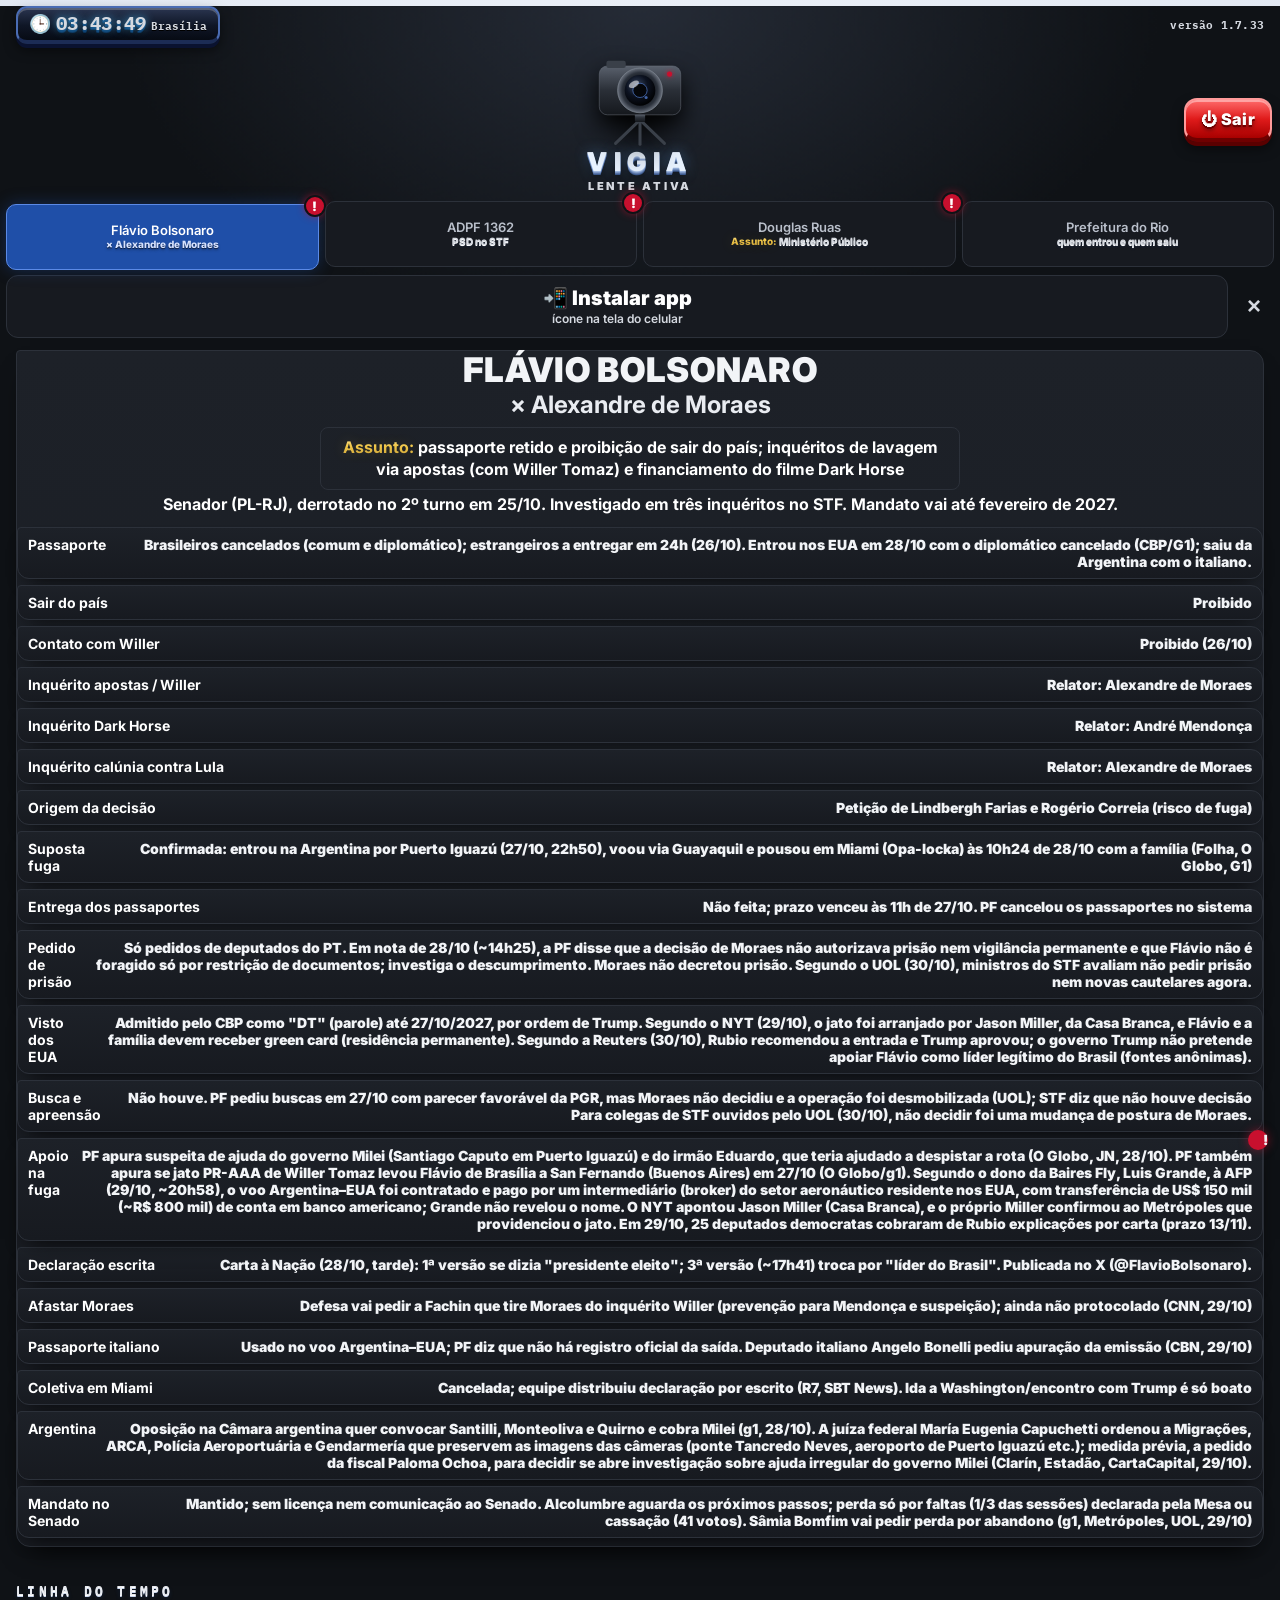
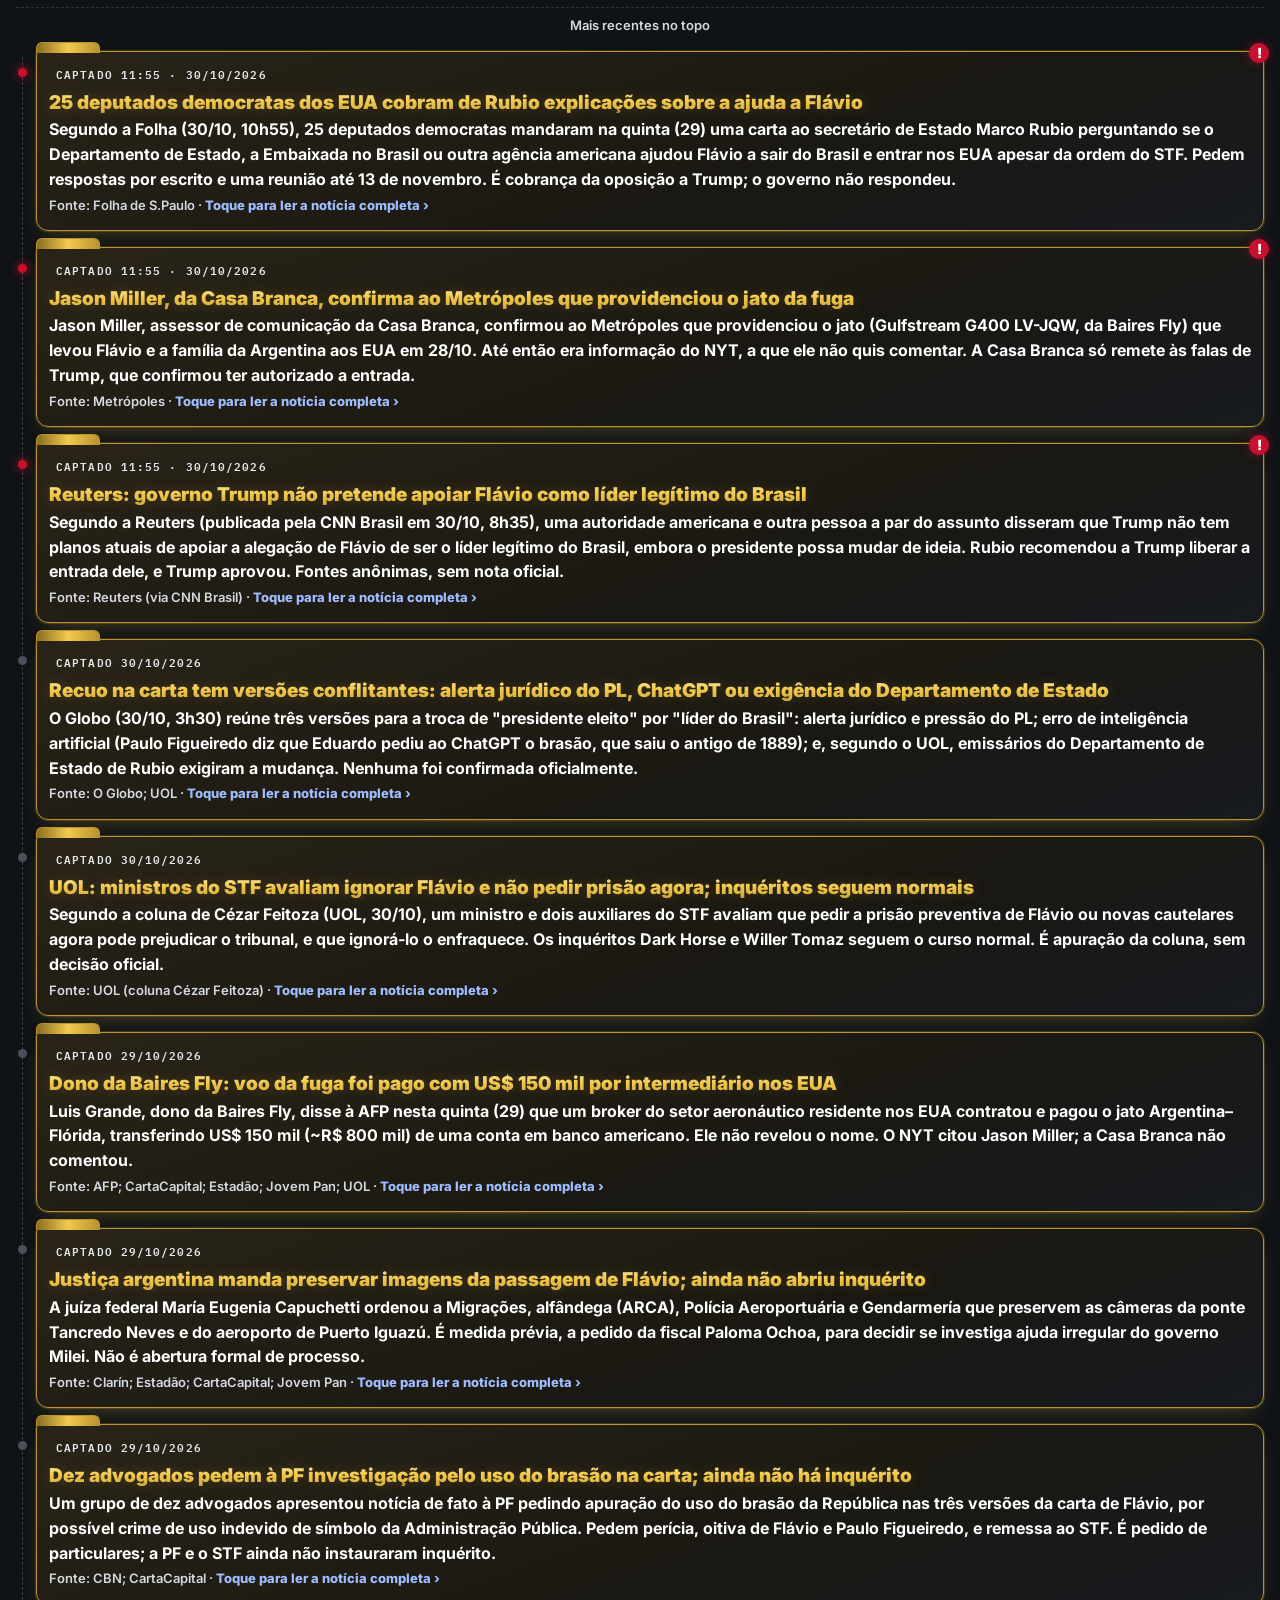
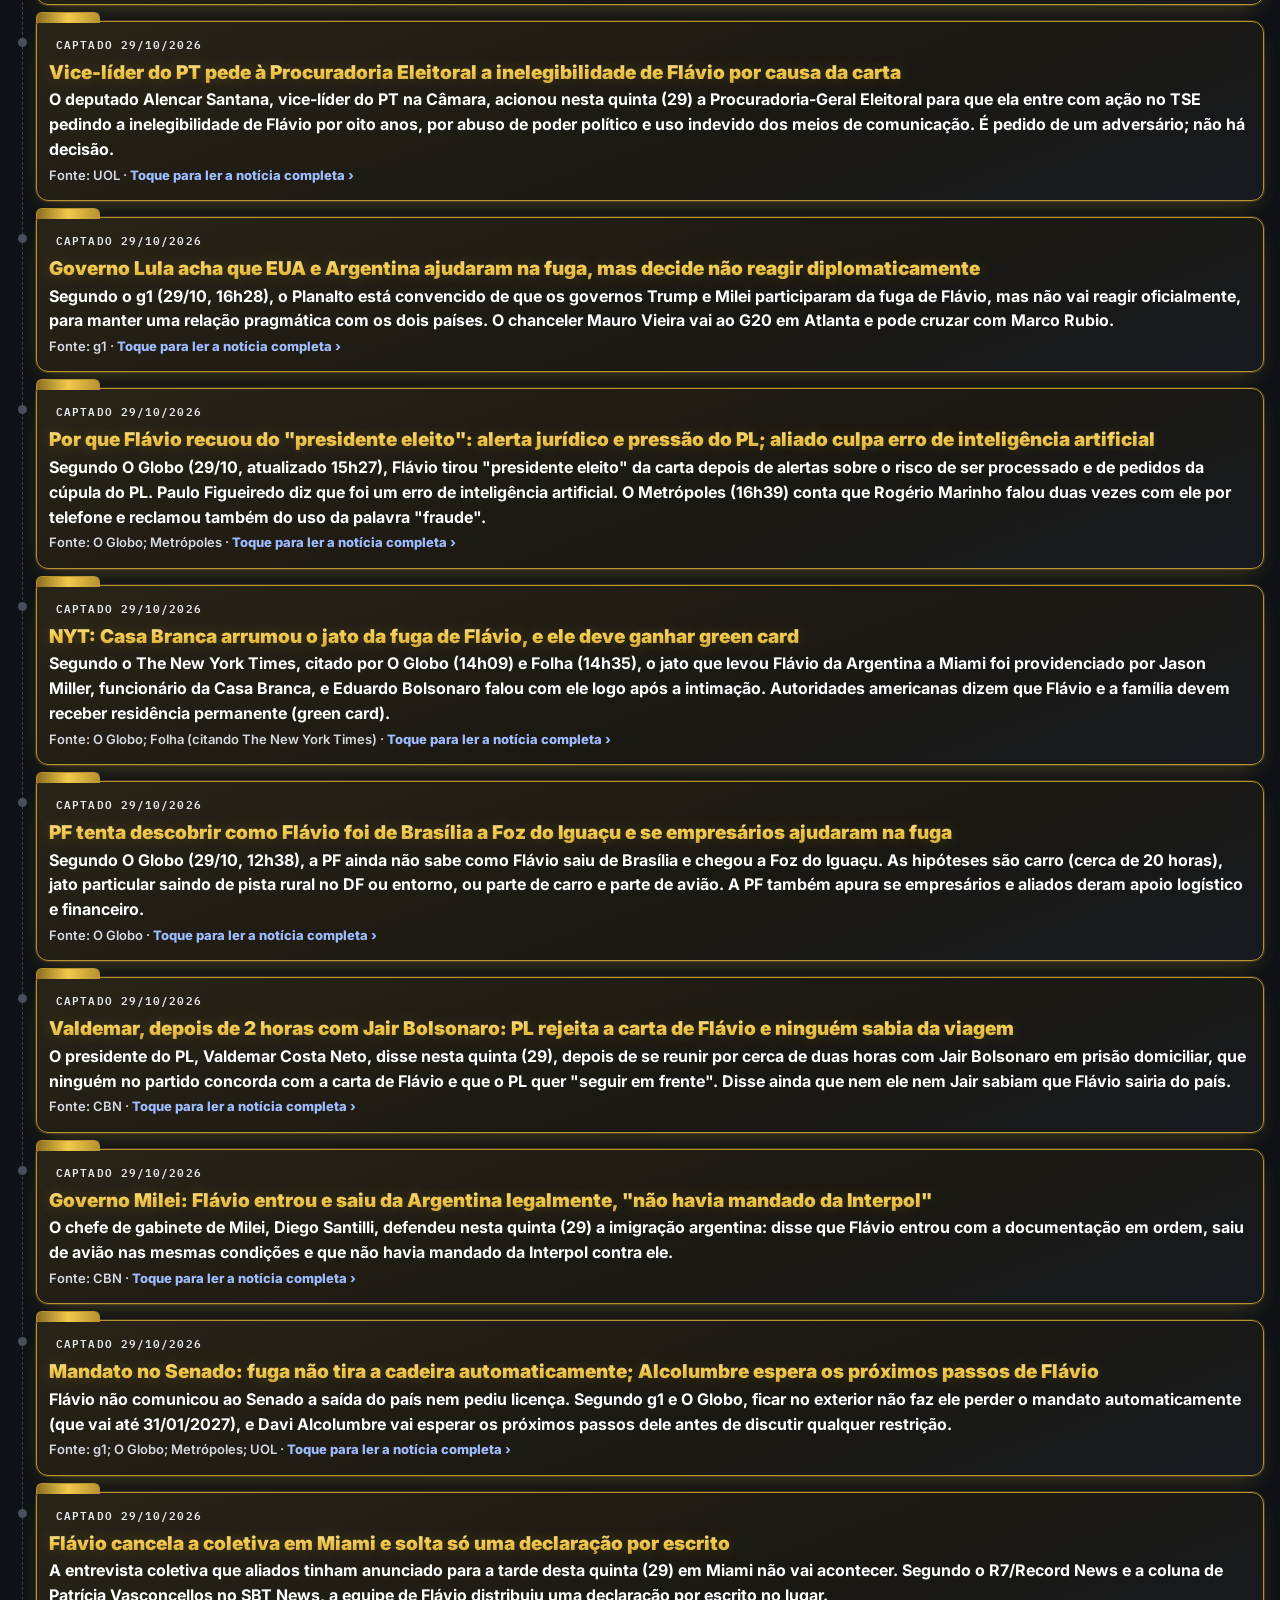
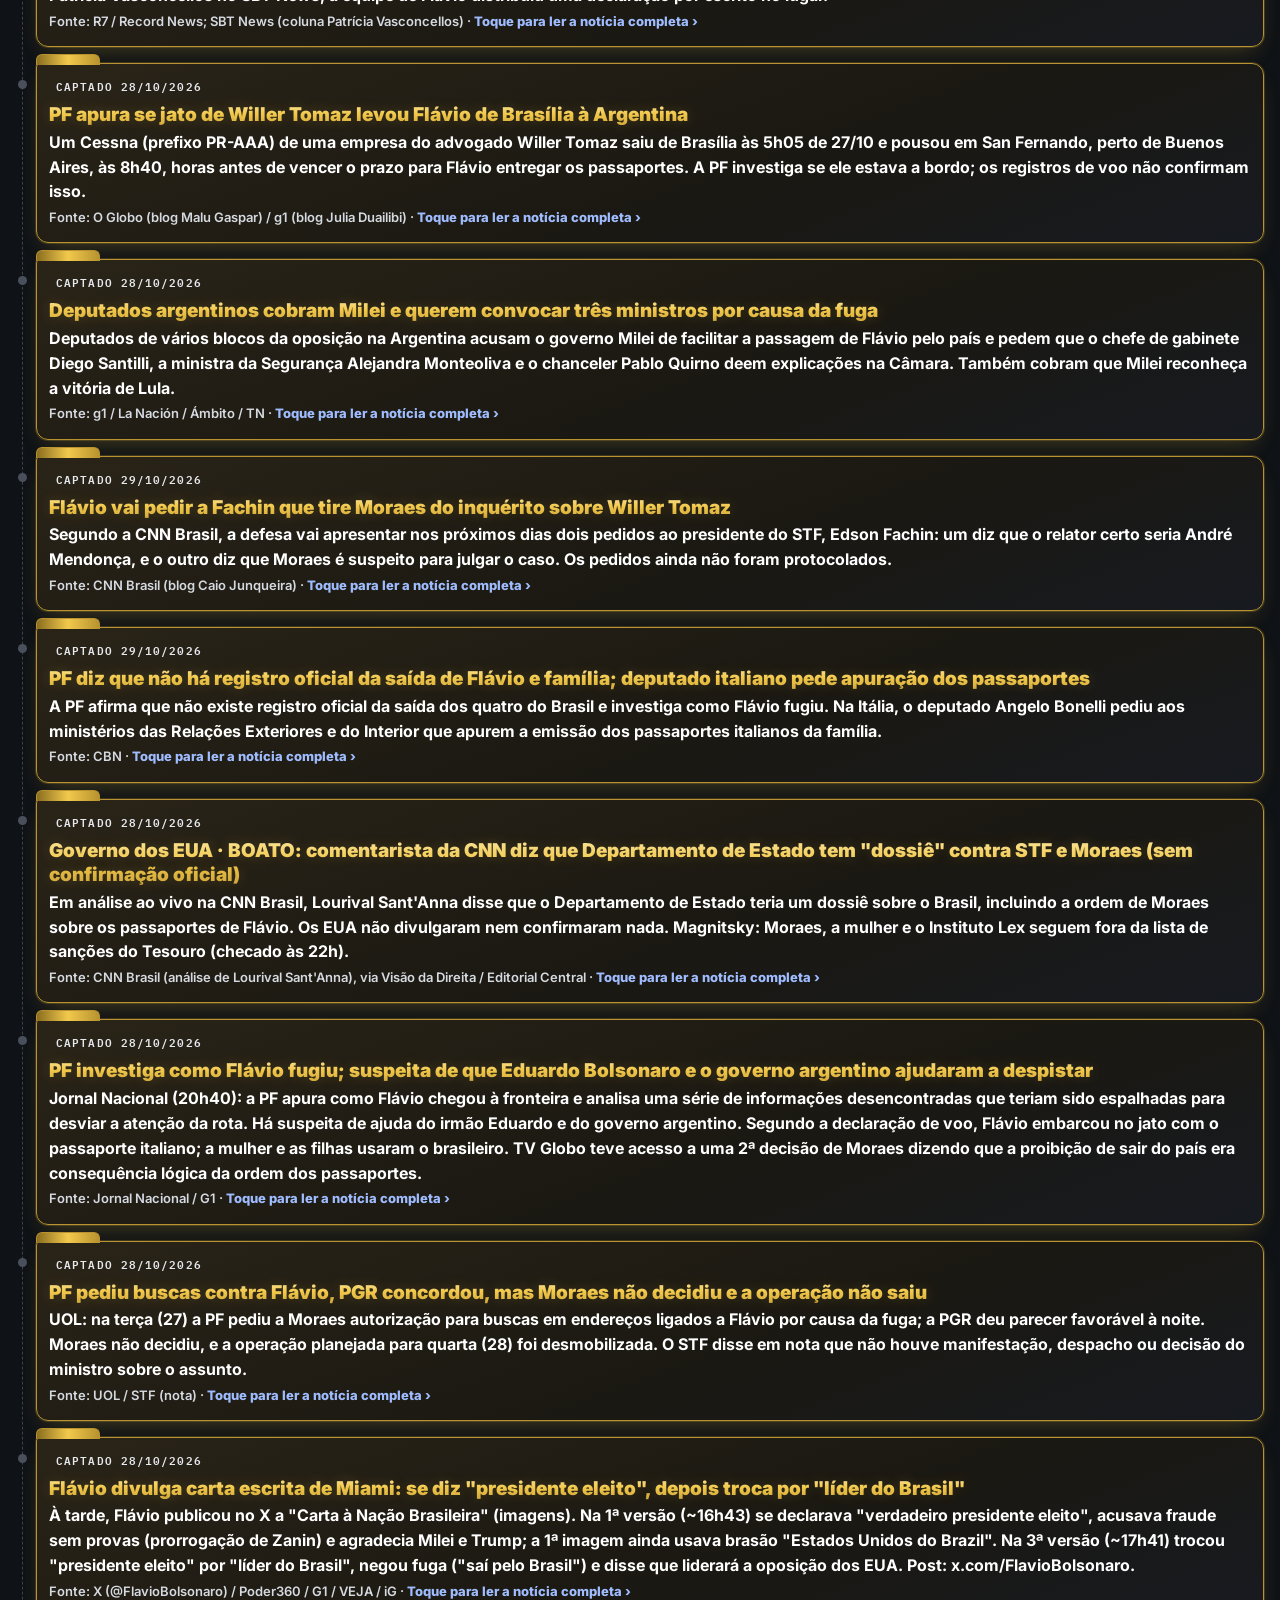
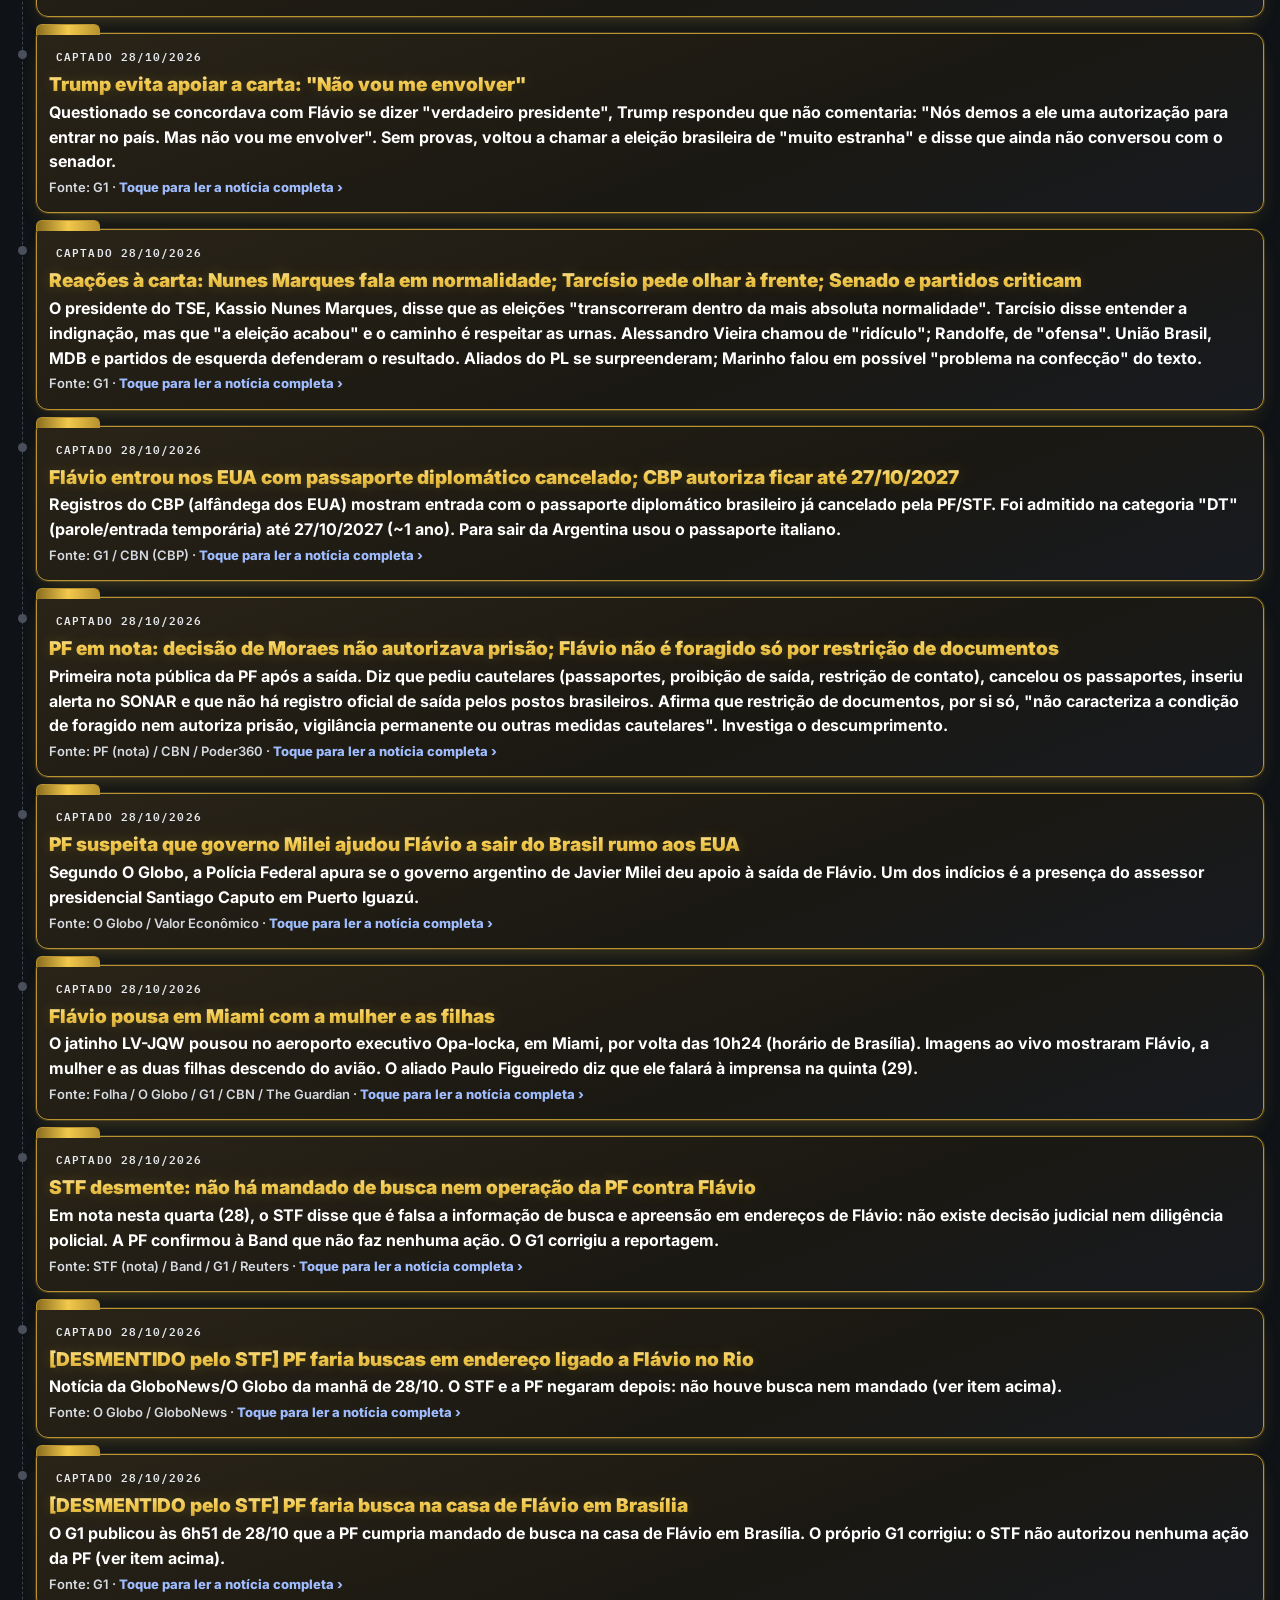
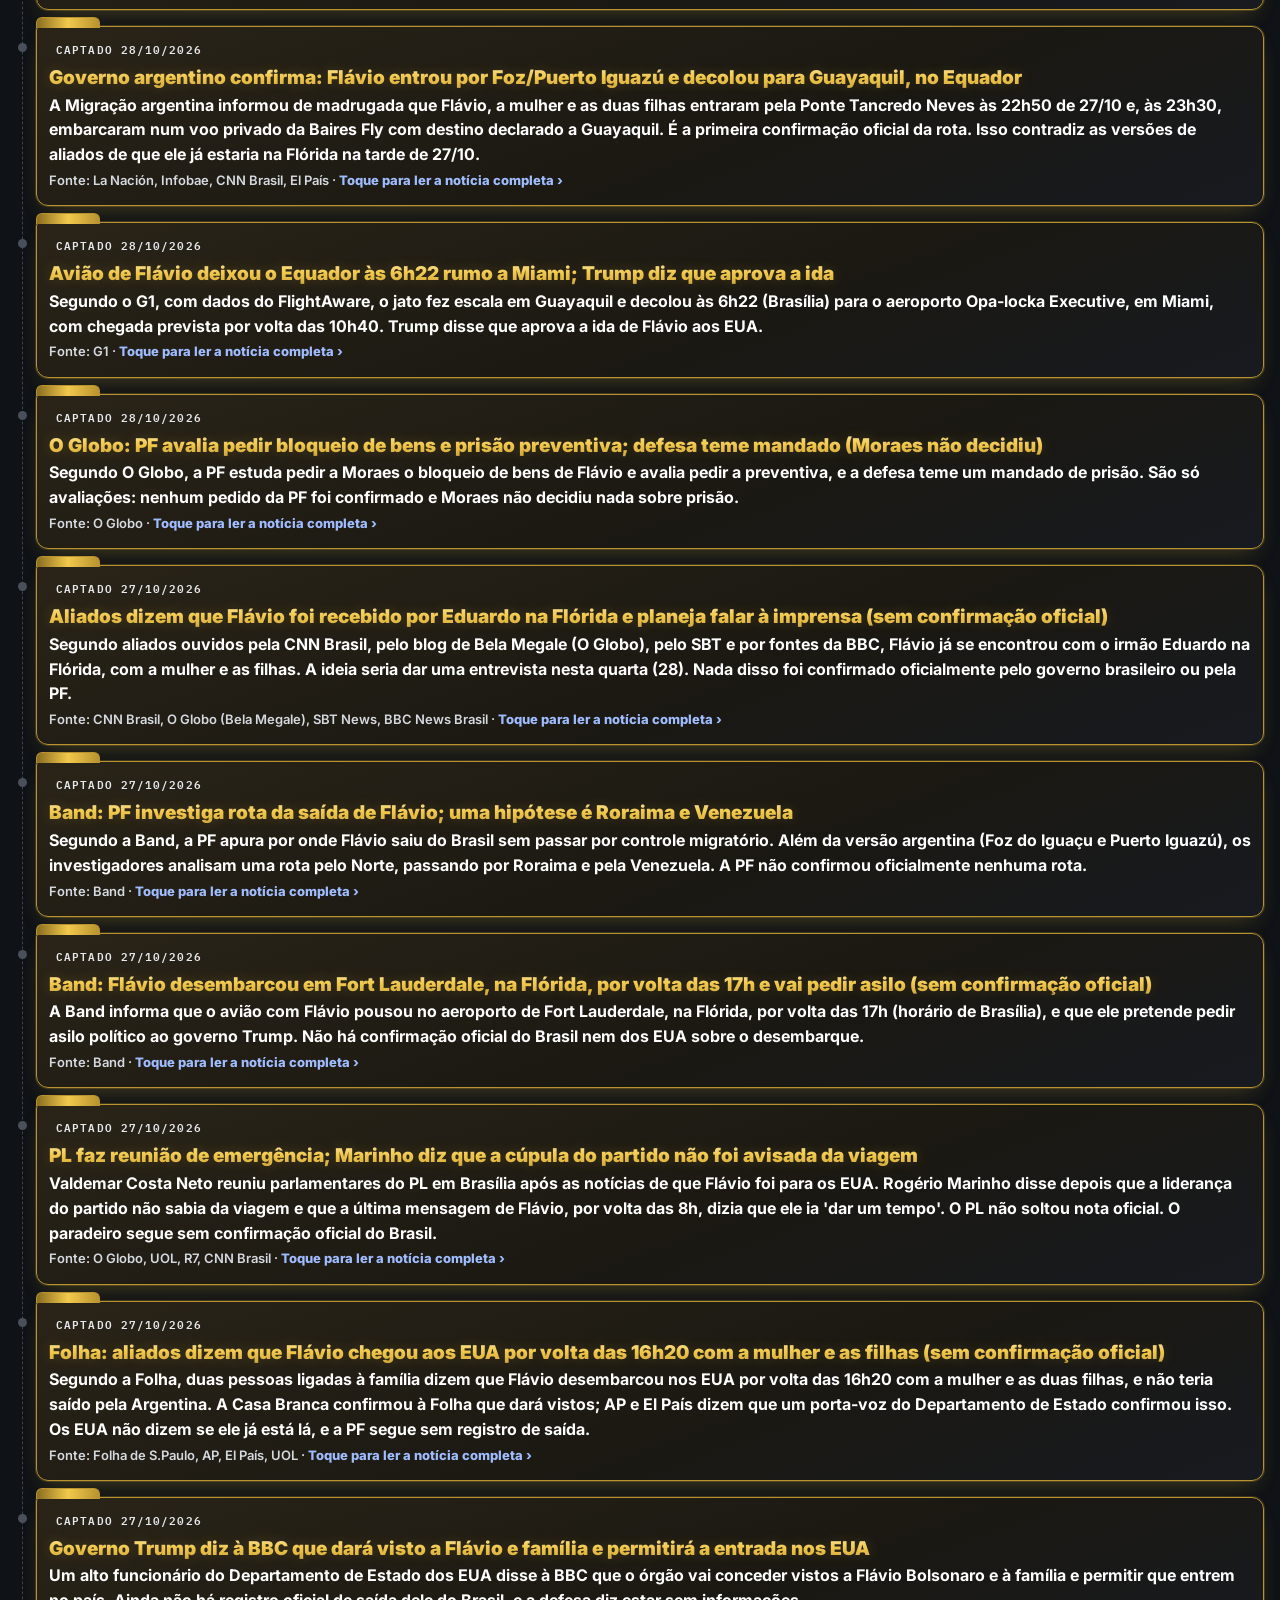
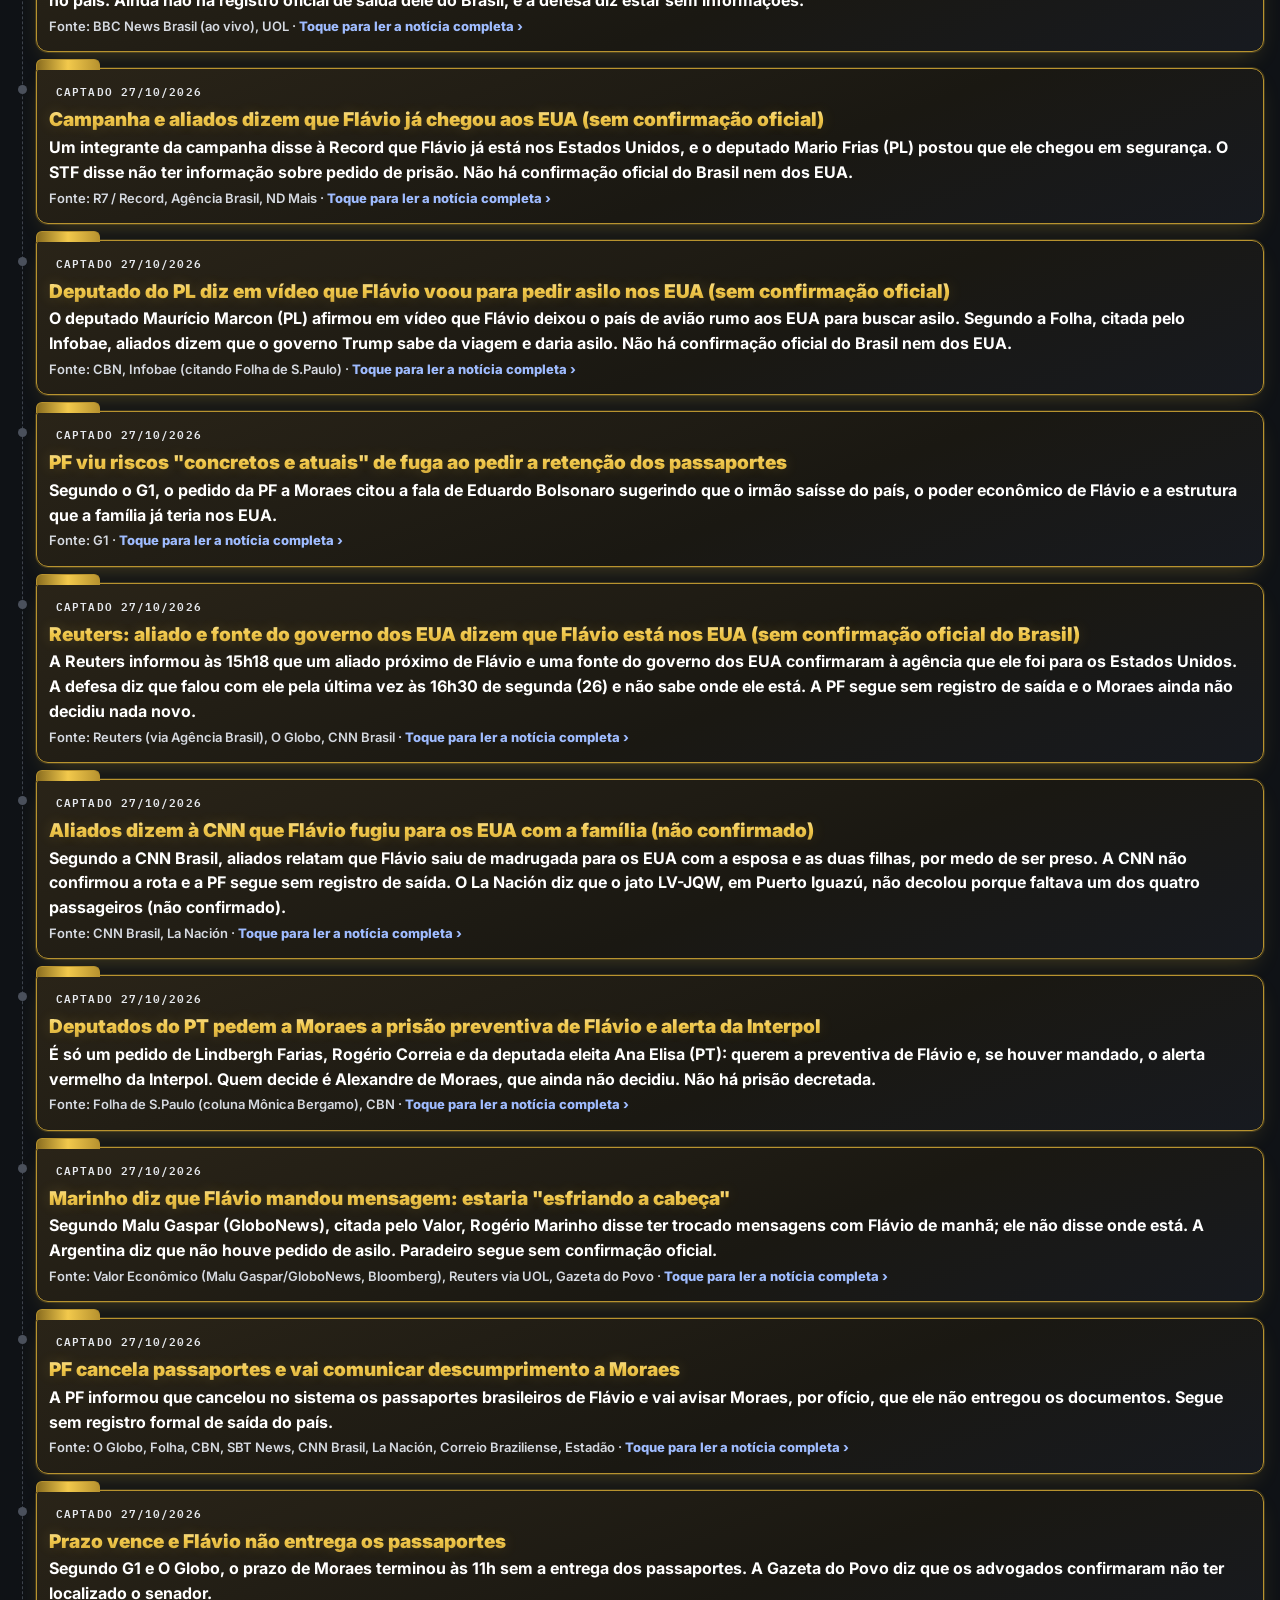
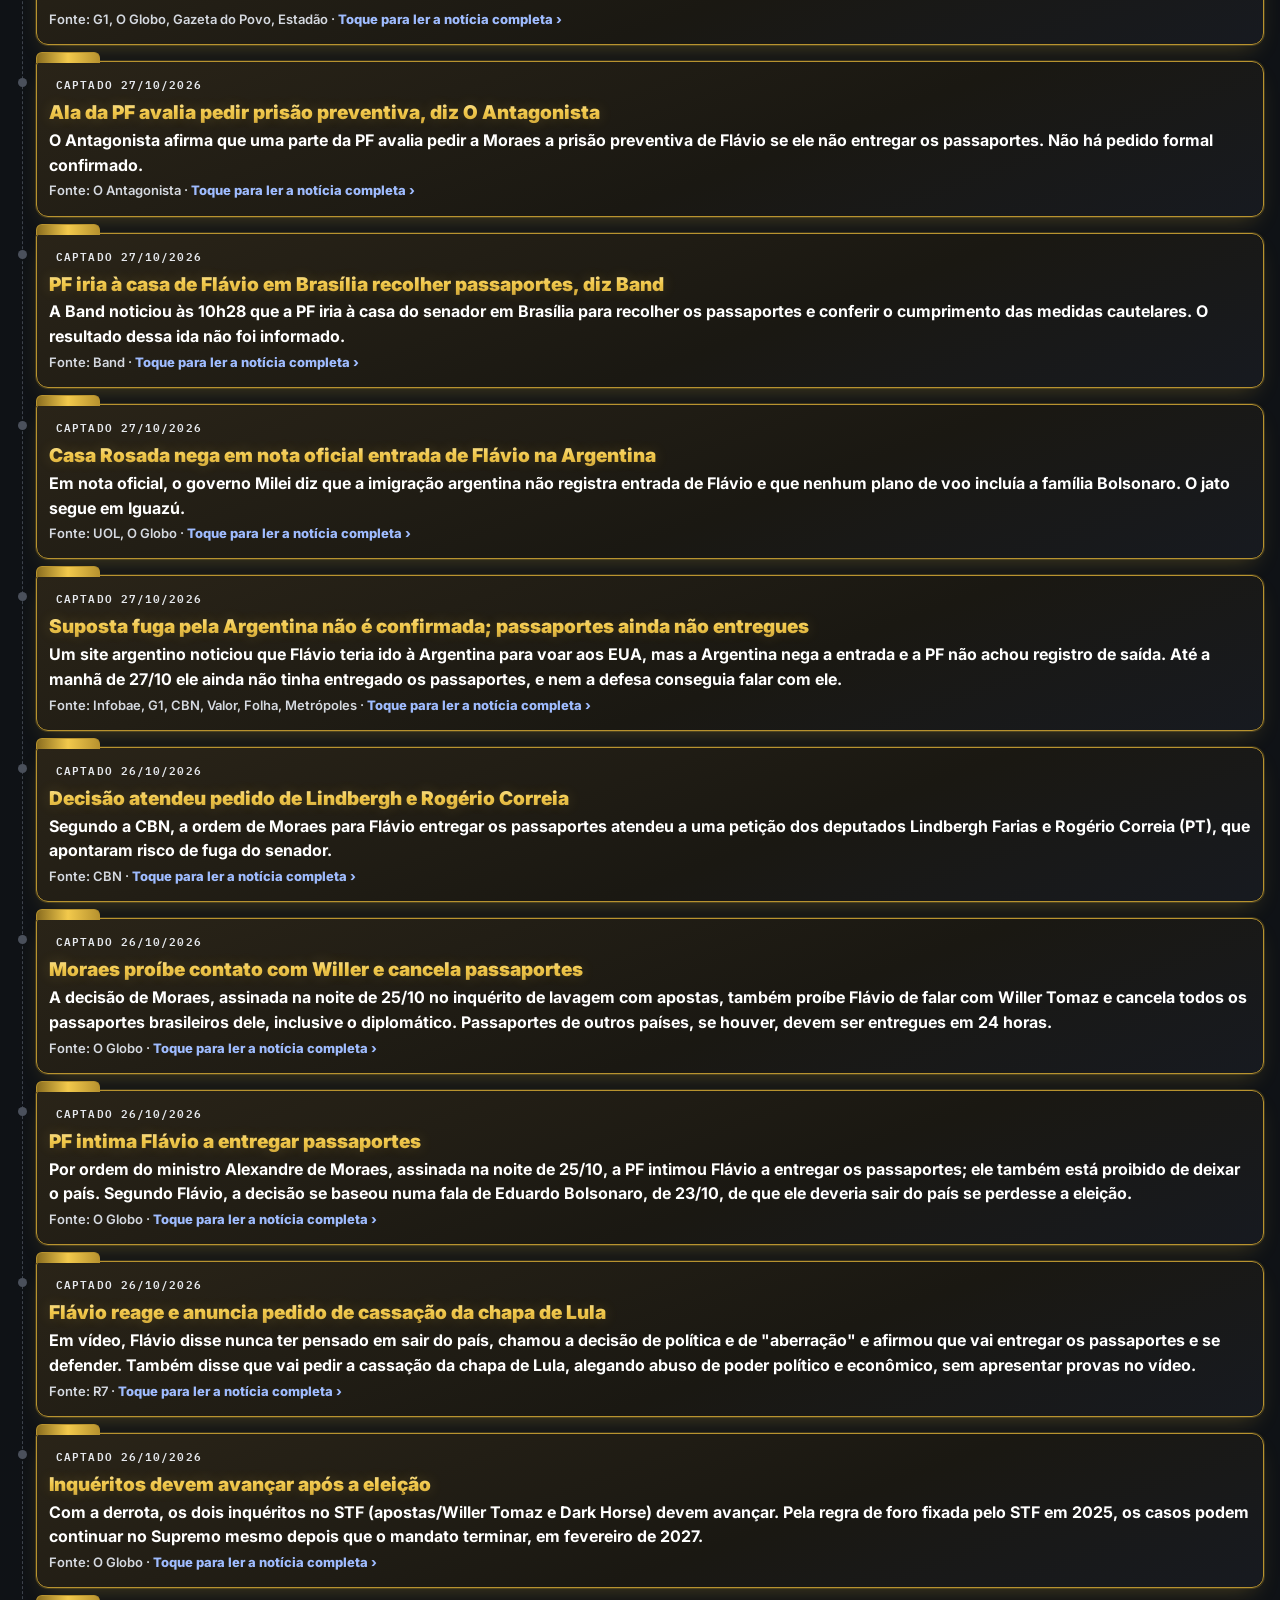
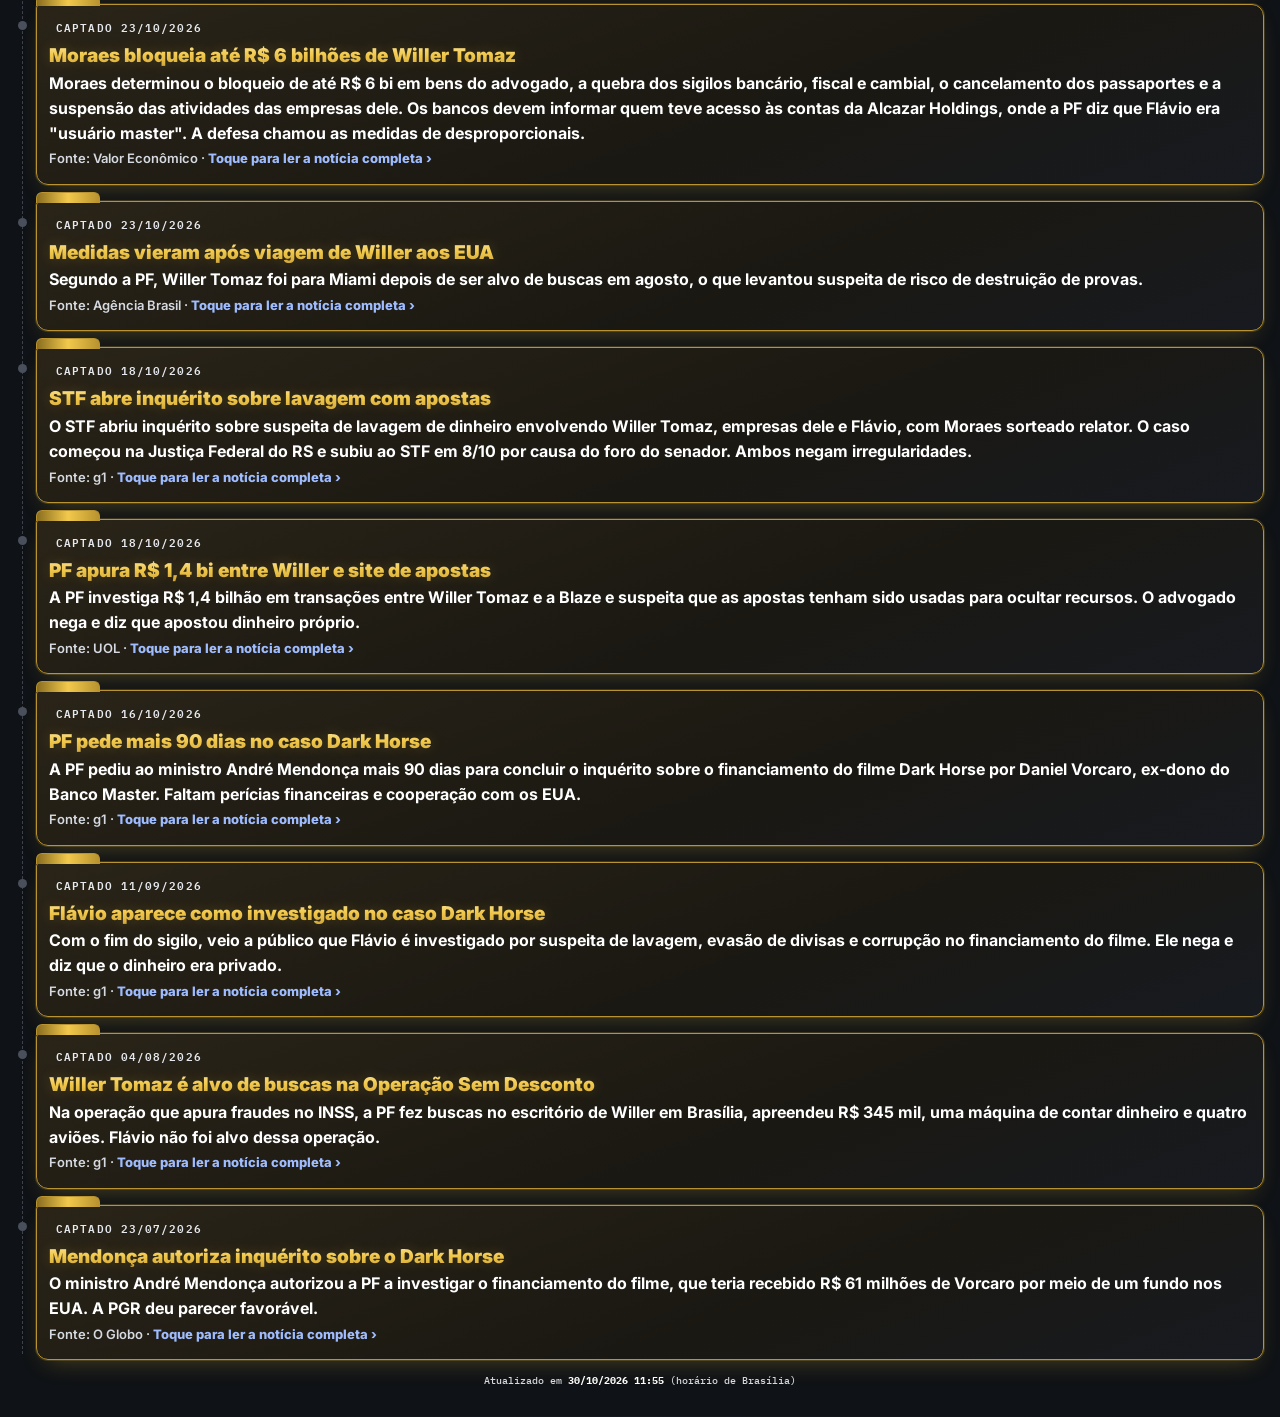
==== index.html @ d8cc2bab "Nova aba Prefeitura do Rio" ====
<!doctype html>
<html lang="pt-BR">
<head>
<meta charset="utf-8">
<meta name="viewport" content="width=device-width, initial-scale=1, viewport-fit=cover">
<title>Vigia</title>
<meta name="author" content="Fábio Lins e Silva">
<meta name="description" content="Apuração ao vivo de Presidente 2026 (2º turno), direto do TSE, e pesquisas eleitorais Flávio x Lula.">
<meta property="og:title" content="Vigia – ao vivo + pesquisas do 2º turno">
<meta property="og:description" content="Flávio B. x Lula: apuração ao vivo direto do TSE, votação por região, pesquisas, análise e confiabilidade dos institutos. Toque para abrir e instalar.">
<meta property="og:image" content="https://chefaofabio-hub.github.io/og-image.png?v=1"><meta property="og:image:secure_url" content="https://chefaofabio-hub.github.io/og-image.png?v=1">
<meta property="og:image:width" content="1200"><meta property="og:image:height" content="630">
<meta property="og:url" content="https://chefaofabio-hub.github.io/">
<meta property="og:type" content="website">
<meta property="og:locale" content="pt_BR">
<meta property="og:image:type" content="image/png">
<meta property="og:image:alt" content="Apuração ao vivo + pesquisas do 2º turno · Flávio B. x Lula · chefaofabio-hub.github.io">
<meta property="og:site_name" content="Vigia">
<meta name="twitter:card" content="summary_large_image">
<meta name="twitter:title" content="Vigia – ao vivo + pesquisas do 2º turno"><meta name="twitter:description" content="Flávio B. x Lula: apuração ao vivo direto do TSE, votação por região, pesquisas, análise e confiabilidade dos institutos. Toque para abrir e instalar.">
<meta name="twitter:image" content="https://chefaofabio-hub.github.io/og-image.png?v=1">
<meta name="theme-color" content="#1f4fa8">
<link rel="manifest" href="manifest.json">
<link rel="icon" type="image/png" sizes="32x32" href="icons/favicon-32.png?v=4">
<link rel="icon" type="image/png" sizes="16x16" href="icons/favicon-16.png?v=4">
<link rel="icon" type="image/svg+xml" href="icons/icon.svg?v=4">
<link rel="apple-touch-icon" sizes="180x180" href="icons/apple-touch-icon.png?v=4">
<meta name="apple-mobile-web-app-capable" content="yes">
<meta name="mobile-web-app-capable" content="yes">
<meta name="apple-mobile-web-app-title" content="Vigia">
<meta name="apple-mobile-web-app-status-bar-style" content="default">
<link rel="preconnect" href="https://fonts.googleapis.com"><link rel="preconnect" href="https://fonts.gstatic.com" crossorigin>
<link href="https://fonts.googleapis.com/css2?family=Inter:wght@500;600;700;800;900&display=swap" rel="stylesheet">
<link rel="stylesheet" href="style.css?v=100">
<link rel="stylesheet" href="adpf.css?v=5">
<link rel="stylesheet" href="flavio.css?v=4">
<link rel="stylesheet" href="ruas.css?v=1">
<link rel="stylesheet" href="prefeitura.css?v=1">
<link rel="stylesheet" href="inv.css?v=14">
<style id="nav4">/* v7: 4 botões de 1º nível */nav.nav{grid-template-columns:repeat(4,1fr)!important;gap:5px!important}nav.nav a,nav.nav a:last-child:nth-child(odd){grid-column:auto!important;width:auto!important;justify-self:stretch!important;height:78px!important;min-height:78px!important;white-space:normal!important;font-size:clamp(10px,2.8vw,13px)!important;line-height:1.12;padding:5px 2px!important}nav.nav a small{white-space:normal!important;font-size:clamp(8px,2.2vw,10px)!important}nav.nav a .fb-ico{display:none}</style>
<style id="vigiacab">.vg-cab{display:flex;align-items:center;justify-content:center;gap:10px;margin:8px 0 10px}.vg-cab img{width:44px;height:44px;border-radius:11px;box-shadow:0 4px 10px rgba(0,0,0,.35)}.vg-cab b{font:900 28px Inter,system-ui,sans-serif;letter-spacing:.5px;color:#0b2257;text-shadow:0 2px 0 #c98a00,0 4px 6px rgba(0,0,0,.25)}</style>
<style id="sairbtn">.vg-cab{position:relative}.vg-sair{position:absolute;right:6px;top:50%;transform:translateY(-50%);background:linear-gradient(#ff5a5a,#c00);color:#fff;border:0;border-radius:14px;padding:11px 18px;font:800 18px Inter,system-ui,sans-serif;box-shadow:0 4px 0 #7a0000,0 6px 10px rgba(0,0,0,.35);cursor:pointer}.vg-sair:active{transform:translateY(calc(-50% + 3px));box-shadow:0 1px 0 #7a0000}#telaSair{position:fixed;inset:0;z-index:99999;background:#0b0f1a;color:#fff;display:flex;flex-direction:column;align-items:center;justify-content:center;text-align:center;padding:30px;font-family:Inter,system-ui,sans-serif}#telaSair h2{font-size:30px;margin:14px 0}#telaSair p{color:#cbd5e1;font-size:16px;max-width:420px;line-height:1.45}#telaSair small{margin-top:28px;color:#94a3b8}</style>
</head>
<body>
<div class="versao-app"><span class="relogio" id="relogio" title="Hora local · horário de Brasília">🕒 <b id="relogioH">--:--:--</b> <small>Brasília</small></span><span class="ver-txt">versão 1.7.33</span></div>
<div class="vg-cab"><img src="icons/olho-logo.png?v=4" alt="" width="44" height="44"><b>Vigia</b><button class="vg-sair" id="btnSair" aria-label="Sair do app">⏻ Sair</button></div>
<nav class="nav" id="nav">
  <b class="ponto" id="pontoPesq" hidden style="display:none"></b><b class="ponto" id="pontoAnal" hidden style="display:none"></b><b class="ponto" id="pontoProx" hidden style="display:none"></b><b class="ponto" id="pontoConf" hidden style="display:none"></b><a href="#flavio" data-aba="flavio"><span class="fb-ico">🇧🇷</span>Flávio Bolsonaro<b class="ponto" id="pontoFlavio" hidden title="novidade no caso Flávio">!</b><small>× Alexandre de Moraes</small></a><a href="#adpf" data-aba="adpf"><img src="icons/balanca-192.png" alt="" class="adpf-ico">ADPF 1362<b class="ponto" id="pontoAdpf" hidden title="novidade na ADPF">!</b><small>PSD no STF</small></a><a href="#ruas" data-aba="ruas">Douglas Ruas<b class="ponto" id="pontoRuas" hidden title="novidade no caso Ruas">!</b><small><i class="ass-d">Assunto:</i> Ministério Público</small></a><a href="#prefeitura" data-aba="prefeitura">Prefeitura do Rio<b class="ponto" id="pontoPrefeitura" hidden title="novidade na Prefeitura do Rio">!</b><small>quem entrou e quem saiu</small></a>
</nav>
<div class="inst" id="inst" hidden>
  <button class="inst-btn" id="btnInst">📲 Instalar app <small>ícone na tela do celular</small></button>
  <button class="inst-x" id="instX" aria-label="Agora não">×</button>
</div>
<div class="inst" id="alertaTopo" hidden>
  <button class="inst-btn alerta-btn" id="btnAlertaTopo">🔔 Ativar alertas <small>aviso no celular quando tiver novidade</small></button>
  <button class="inst-x" id="alertaTopoX" aria-label="Agora não">×</button>
</div>
<div class="alerta-ok" id="alertaOkTopo" hidden>✅ Alertas ativados <button type="button" id="alertaDeslTopo">desativar</button></div>
<div class="alerta-msg" id="alertaMsgTopo" hidden></div>

<!-- ABA APURAÇÃO -->
<main class="quadro" id="aba-apuracao" hidden style="display:none" aria-hidden="true"><!-- removida do app a pedido do Fabio; mantida oculta só porque app.js usa os ids -->
  <h1>APURAÇÃO PRESIDENTE</h1>
  <div class="turno2"><span>2º TURNO</span> Flávio Bolsonaro x Lula</div>
  <div class="subt">Domingo, 25/10/2026 · Brasil</div>
  <div class="urnasbox" id="linhaUrnas">
    <div class="ub-l1"><b id="pu">0,00%</b><span>DAS URNAS<br>APURADAS</span></div>
    <div class="ub-prog"><i id="puBar"></i></div>
    <div class="ub-l2" id="ubL2">Faltam <b id="pf">100%</b> das urnas</div>
  </div>
  <div class="cab"><span>% DOS VOTOS VÁLIDOS · TSE</span><span class="leg"><i></i>50%</span></div>
  <div class="urnas-num"><div class="un-c"><span>Total de urnas</span><b id="unTot">499.248</b></div><div class="un-c un-ap"><span>Urnas apuradas</span><b id="unAp">0</b></div></div>
  <div id="lista"></div>
  <div class="eleito" id="eleito"><div class="el-t"><svg class="el-flag" viewBox="0 0 42 28" width="36" height="24" aria-hidden="true"><defs><clipPath id="bfc"><path d="M1 3 Q11 0 21 3 T41 3 V25 Q31 22 21 25 T1 25 Z"/></clipPath><linearGradient id="bfs" x1="0" x2="1"><stop offset="0" stop-color="#fff" stop-opacity=".35"/><stop offset=".22" stop-color="#000" stop-opacity=".18"/><stop offset=".45" stop-color="#fff" stop-opacity=".32"/><stop offset=".7" stop-color="#000" stop-opacity=".2"/><stop offset=".9" stop-color="#fff" stop-opacity=".28"/><stop offset="1" stop-color="#000" stop-opacity=".15"/></linearGradient><linearGradient id="bfv" x1="0" y1="0" x2="0" y2="1"><stop offset="0" stop-color="#fff" stop-opacity=".45"/><stop offset=".45" stop-color="#fff" stop-opacity="0"/><stop offset="1" stop-color="#000" stop-opacity=".25"/></linearGradient><radialGradient id="bfa" cx=".4" cy=".35" r=".7"><stop offset="0" stop-color="#1a4fb0"/><stop offset="1" stop-color="#001a55"/></radialGradient></defs><g clip-path="url(#bfc)"><rect x="0" y="0" width="42" height="28" fill="#009c3b"/><path d="M21 4.6 37.4 14 21 23.4 4.6 14Z" fill="#ffdf00" stroke="#e6b800" stroke-width=".4"/><circle cx="21" cy="14" r="5.9" fill="url(#bfa)"/><path d="M15.3 12.9Q21 10.6 26.8 14.6" fill="none" stroke="#fff" stroke-width="1.3"/><rect width="42" height="28" fill="url(#bfs)"/><rect width="42" height="28" fill="url(#bfv)"/></g><path d="M1 3 Q11 0 21 3 T41 3 V25 Q31 22 21 25 T1 25 Z" fill="none" stroke="rgba(0,60,20,.55)" stroke-width=".8"/></svg><span class="el-lab">CANDIDATO ELEITO:</span> <span class="el-ag">aguardando definição matemática</span></div></div>
  <div class="vantagem selo-vant" id="vantagem">Vantagem = <span class="nw">0 votos</span></div>
  <div id="espera" class="espera" hidden>
    <div class="esp-t">A apuração começa em <b class="nw">25/10 às 17h</b></div>
    <div class="esp-s">horário de Brasília · fechamento das urnas</div>
    <div class="contagem" id="contagem"></div>
  </div>
  <div id="resultado">
    <hr>
    <div class="extras" id="extras"></div>
    <div class="status" id="status">Carregando dados do TSE…</div>
  </div>
  <div class="autoria"><span class="nome">CRIADO POR FÁBIO LINS E SILVA</span> <span class="sep">·</span> <a href="tel:+5521971902990" class="nw">(21) 97190-2990</a></div>
  <div class="rod"><b>Fonte oficial: Tribunal Superior Eleitoral (TSE)</b> <span class="nw" id="linhaHora">· totalizado às <span id="hora">—</span></span></div>
  <div class="vivo" id="vivo"><span class="pt"></span><span id="vivotxt">conectando…</span></div>
  <div class="aviso-teste" hidden></div>
</main>

<!-- ABA CONFIABILIDADE -->
<main class="quadro" id="aba-confiabilidade" style="display:none" aria-hidden="true" hidden>
  <h1 class="cf-h1">CONFIABILIDADE<br>DAS PESQUISAS</h1>
  <div class="turno2"><span>1º TURNO</span> mais perto das urnas</div>
  <div class="aviso2t">Resultado oficial TSE (votos válidos): <b class="az">Flávio 47,03%</b> x <b class="vm">Lula 45,16%</b> · vantagem de 1,87 p.p.</div>
  <ol class="cf-lista"><li class="cf-item"><span class="cf-pos">1º</span><div class="cf-c"><div class="cf-n">Veritá <i class="cf-ok">Acertou o líder no&nbsp;1º&nbsp;turno</i></div><div class="cf-v"><span class="az">Flávio 47,0%</span> · <span class="vm">Lula 45,0%</span></div></div><div class="cf-e"><b>0,1</b><small>erro na margem</small><span>erro médio 0,1</span></div></li><li class="cf-item"><span class="cf-pos">2º</span><div class="cf-c"><div class="cf-n">Gerp <i class="cf-ok">Acertou o líder no&nbsp;1º&nbsp;turno</i></div><div class="cf-v"><span class="az">Flávio 46,2%</span> · <span class="vm">Lula 44,1%</span></div></div><div class="cf-e"><b>0,3</b><small>erro na margem</small><span>erro médio 0,9</span></div></li><li class="cf-item"><span class="cf-pos">3º</span><div class="cf-c"><div class="cf-n">Futura <i class="cf-ok">Acertou o líder no&nbsp;1º&nbsp;turno</i></div><div class="cf-v"><span class="az">Flávio 44,8%</span> · <span class="vm">Lula 42,6%</span></div></div><div class="cf-e"><b>0,3</b><small>erro na margem</small><span>erro médio 1,7</span></div></li><li class="cf-item"><span class="cf-pos">4º</span><div class="cf-c"><div class="cf-n">100% Cidades <i class="cf-ok">Acertou o líder no&nbsp;1º&nbsp;turno</i></div><div class="cf-v"><span class="az">Flávio ≈44,4%</span> · <span class="vm">Lula ≈41,5%</span></div></div><div class="cf-e"><b>1,1</b><small>erro na margem</small><span>erro médio 2,1</span></div></li><li class="cf-item"><span class="cf-pos">5º</span><div class="cf-c"><div class="cf-n">Palver <i class="cf-ok">Acertou o líder no&nbsp;1º&nbsp;turno</i></div><div class="cf-v"><span class="az">Flávio 47,5%</span> · <span class="vm">Lula 43,4%</span></div></div><div class="cf-e"><b>2,2</b><small>erro na margem</small><span>erro médio 2,0</span></div></li><li class="cf-item"><span class="cf-pos">6º</span><div class="cf-c"><div class="cf-n">PoderData</div><div class="cf-v"><span class="az">Flávio 44,1%</span> · <span class="vm">Lula 45,2%</span></div></div><div class="cf-e"><b>2,9</b><small>erro na margem</small><span>erro médio 0,9</span></div></li><li class="cf-item"><span class="cf-pos">7º</span><div class="cf-c"><div class="cf-n">Ideia</div><div class="cf-v"><span class="az">Flávio ≈39,0%</span> · <span class="vm">Lula ≈40,1%</span></div></div><div class="cf-e"><b>2,9</b><small>erro na margem</small><span>erro médio 4,3</span></div></li><li class="cf-item"><span class="cf-pos">8º</span><div class="cf-c"><div class="cf-n">Datafolha</div><div class="cf-v"><span class="az">Flávio 43,5%</span> · <span class="vm">Lula 45,7%</span></div></div><div class="cf-e"><b>4,0</b><small>erro na margem</small><span>erro médio 1,5</span></div></li><li class="cf-item"><span class="cf-pos">9º</span><div class="cf-c"><div class="cf-n">DataTrends</div><div class="cf-v"><span class="az">Flávio ≈42,4%</span> · <span class="vm">Lula ≈44,6%</span></div></div><div class="cf-e"><b>4,0</b><small>erro na margem</small><span>erro médio 2,0</span></div></li><li class="cf-item"><span class="cf-pos">10º</span><div class="cf-c"><div class="cf-n">Quaest</div><div class="cf-v"><span class="az">Flávio 43,7%</span> · <span class="vm">Lula 46,0%</span></div></div><div class="cf-e"><b>4,2</b><small>erro na margem</small><span>erro médio 1,4</span></div></li></ol>
  <div class="cf-mais">Fora do top 10: AtlasIntel (4,8) · IFP (5,3) · Vox (5,5) · Real Time Big Data (6,1) · Nexus (7,1) · MDA (7,6) · Data Index (7,8) — erro na margem, em p.p.</div>
  <div class="autoria"><span class="nome">CRIADO POR FÁBIO LINS E SILVA</span> <span class="sep">·</span> <a href="tel:+5521971902990" class="nw">(21) 97190-2990</a></div>
  <div class="rod cf-rod"><b>Critério:</b> última pesquisa nacional de cada instituto antes de 04/10, em votos válidos. Ordem pelo <b>erro na margem</b> (diferença entre a vantagem Flávio–Lula da pesquisa e a das urnas); o <b>erro médio</b> por candidato desempata. Valores com ≈ foram reconstruídos a partir do desvio publicado pela fonte. <b>Fonte:</b> <a href="https://www.placardaspesquisas.com.br/" target="_blank" rel="noopener">Placar das Pesquisas</a> (ranking do 1º turno) e TSE.</div>
</main>

<!-- ABA REGIÕES -->
<main class="quadro" id="aba-regioes" hidden style="display:none" aria-hidden="true">
  <h1>VOTAÇÃO POR REGIÃO</h1>
  <div class="turno2"><span>2º TURNO</span> Flávio Bolsonaro x Lula</div>
  <div class="subt">Domingo, 25/10/2026 · % dos votos válidos em cada região</div>
  <hr>
  <div id="regioes" class="regioes"></div>
  <div class="autoria"><span class="nome">CRIADO POR FÁBIO LINS E SILVA</span> <span class="sep">·</span> <a href="tel:+5521971902990" class="nw">(21) 97190-2990</a></div>
  <div class="rod"><b>Fonte oficial: Tribunal Superior Eleitoral (TSE)</b> <span class="nw">· soma dos resultados de cada estado</span></div>
  <div class="vivo"><span class="pt"></span><span id="ufHora">conectando…</span></div>
  <div class="aviso-teste" hidden></div>
</main>

<!-- ABA PESQUISAS -->
<main class="quadro" id="aba-pesquisas" style="display:none" aria-hidden="true" hidden>
  <h1>PESQUISAS ELEITORAIS</h1>
  <div class="turno2"><span>2º TURNO</span> Flávio Bolsonaro x Lula</div>
  <div class="aviso-graf">👆 CLIQUE EM CIMA DA PESQUISA PARA VER O GRÁFICO DE EVOLUÇÃO</div>
  <div class="aviso2t">Somente pesquisas feitas após o 1º turno (entrevistas a partir de 05/10)</div>
  <div class="alerta" id="alertaBox" hidden>
    <button class="alerta-btn" id="btnAlerta">🔔 Ativar alertas <small>aviso no celular quando tiver novidade</small></button>
    <div class="alerta-msg" id="alertaMsg" hidden></div>
  </div>
  <div id="cartoes"></div>
  <div class="autoria"><span class="nome">CRIADO POR FÁBIO LINS E SILVA</span> <span class="sep">·</span> <a href="tel:+5521971902990" class="nw">(21) 97190-2990</a></div>
  <div class="rod" id="pesqRod">—</div>
</main>

<!-- ABA ANÁLISE -->
<main class="quadro" id="aba-analise" style="display:none" aria-hidden="true" hidden>
  <h1>ANÁLISE DAS PESQUISAS</h1>
  <div class="turno2"><span>2º TURNO</span> Flávio Bolsonaro x Lula</div>
  <div class="aviso2t">Soma de todas as pesquisas nacionais feitas após o 1º turno · % dos votos válidos</div>
  <div id="analise"><div class="vazio">Carregando…</div></div>
  <div class="autoria"><span class="nome">CRIADO POR FÁBIO LINS E SILVA</span> <span class="sep">·</span> <a href="tel:+5521971902990" class="nw">(21) 97190-2990</a></div>
  <div class="rod" id="anRod">—</div>
</main>

<!-- ABA PROXIMAS -->
<main class="quadro" id="aba-proximas" hidden style="display:none" aria-hidden="true">
  <h1 style="font-size:clamp(18px,5.6vw,28px)">DIVULGAÇÃO DAS PRÓXIMAS PESQUISAS</h1>
  <div class="turno2"><span>2º TURNO</span> Flávio Bolsonaro x Lula</div>
  <div class="aviso2t">Só as datas de divulgação · o resultado fica na aba Pesquisas</div>
  <div id="proximas"><div class="vazio">Carregando…</div></div>
  <div class="autoria"><span class="nome">CRIADO POR FÁBIO LINS E SILVA</span> <span class="sep">·</span> <a href="tel:+5521971902990" class="nw">(21) 97190-2990</a></div>
  <div class="rod" id="pxRod">—</div>
</main>

<!-- ABA ADPF -->
<main class="quadro aba" id="aba-adpf" hidden>
 <div id="adFaixa" hidden></div>
 <div class="adpf-topo">
  <img class="adpf-logo" src="icons/balanca-logo.png" alt="Balança da Justiça" width="72" height="72">
  <h1 style="font-size:clamp(20px,6.4vw,30px)">PSD AÇÃO 2º TURNO</h1>
  <div class="numproc" id="adNum"><span>Número do processo:</span><b>ADPF 1362</b></div>
  <div class="adpf-ext">Arguição de Descumprimento de Preceito Fundamental</div>
  <div class="subt">ADPF no STF · governador do RJ</div>
  <div class="st" id="adSt"></div>
  <div class="cdt">Contagem até 25/10/2026</div>
  <div class="contagem" id="adCont"></div>
 </div>
 <h2 class="tit">Processo</h2><div id="adProc"></div>
 <h2 class="tit">Segundo turno no Rio de Janeiro?</h2><p class="nota">Tudo o que saiu na mídia · mais recentes no topo</p><div id="ad2t"></div>
 <h2 class="tit">Acompanhamento</h2><p class="nota">Mais recentes no topo</p><div id="adAnd"></div>
 <h2 class="tit">Ministros</h2><div id="adMin"></div>
 <h2 class="tit">Contexto</h2><div id="adCtx"></div>
 <h2 class="tit">Fontes</h2><div id="adFon"></div>
 <div class="rod" id="adAtu">Carregando…</div>
</main>

<main class="quadro aba" id="aba-flavio" hidden>
 <div class="fb-topo">
  <div class="fb-logo">⚖️</div>
  <h1 style="font-size:clamp(20px,6.4vw,30px)">FLÁVIO BOLSONARO</h1>
  <div class="fb-contra" id="fbContra">× Alexandre de Moraes</div>
  <div class="fb-assunto" id="fbAss"></div>
  <div class="subt" id="fbRes"></div>
  <div class="st" id="fbSt"></div>
 </div>
 <h2 class="tit">Linha do tempo</h2><p class="nota">Mais recentes no topo</p><div id="fbLin"></div>
 <div class="rod" id="fbAtu">Carregando…</div>
</main>

<main class="quadro aba" id="aba-ruas" hidden>
 <div class="rs-topo">
  <div class="rs-logo">🏛️</div>
  <h1 style="font-size:clamp(20px,6.4vw,30px)">DOUGLAS RUAS</h1>
  <div class="rs-contra" id="rsContra">× Ministério Público do RJ</div>
  <div class="rs-assunto" id="rsAss"></div>
  <div class="subt" id="rsRes"></div>
  <div class="st" id="rsSt"></div>
 </div>
 <h2 class="tit">Linha do tempo</h2><p class="nota">Mais recentes no topo</p><div id="rsLin"></div>
 <div class="rod" id="rsAtu">Carregando…</div>
</main>

<main class="quadro aba" id="aba-prefeitura" hidden>
 <div class="pf-topo">
  <div class="pf-logo">🏛️</div>
  <h1 style="font-size:clamp(18px,5.8vw,28px)">PREFEITURA DO RIO</h1>
  <div class="pf-contra" id="pfContra">Diário Oficial do Município</div>
  <div class="pf-assunto" id="pfAss"></div>
  <div class="subt" id="pfRes"></div>
  <div class="st" id="pfSt"></div>
 </div>
 <h2 class="tit">Quem entrou e quem saiu</h2><p class="nota">Trocas no 1º escalão · mais recentes no topo</p><div id="pfLin"></div>
 <div class="rod" id="pfAtu">Carregando…</div>
</main>

<div class="sheet-fundo" id="sheet" hidden>
  <div class="sheet" role="dialog" aria-modal="true" aria-labelledby="sheetT">
    <button class="sheet-x" id="sheetX" aria-label="Fechar">×</button>
    <h3 id="sheetT">Instalar o app</h3>
    <div id="sheetC"></div>
  </div>
</div>

<script src="app.js?v=106"></script>
<script src="adpf.js?v=9"></script>
<script src="flavio.js?v=10"></script>
<script src="ruas.js?v=6"></script>
<script src="prefeitura.js?v=1"></script>
<script src="inv.js?v=3"></script>
<div id="telaSair" hidden style="display:none"><img src="icons/olho-logo.png?v=4" width="72" height="72" alt="" style="border-radius:16px"><h2>App encerrado</h2><p><b>iPhone:</b> deslize de baixo para cima e arraste o Vigia para cima para fechar.<br><b>Android:</b> toque no botão de apps recentes e deslize o Vigia para fechar.</p><small>Toque na tela para voltar</small></div>
<script>(function(){var b=document.getElementById('btnSair'),t=document.getElementById('telaSair');b.onclick=function(){try{window.close()}catch(e){}setTimeout(function(){if(!window.closed){t.hidden=false;t.style.display='flex'}},300)};t.onclick=function(){t.hidden=true;t.style.display='none'}})();</script>
</body>
</html>
---- style.css ----
:root{--azul:#1f4fa8;--txt:#141c2d;--cinza:#5f697d;--trilho:#eaeff7;--linha:#dce2ec;
      --flavio:#1f4fa8;--lula:#c8102e;--outros:#a5aec0}
*{box-sizing:border-box;margin:0;padding:0}
html,body{background:#fff;color:var(--txt);font-family:Inter,system-ui,-apple-system,"Segoe UI",Roboto,Arial,sans-serif;
          -webkit-text-size-adjust:100%}
body{padding:env(safe-area-inset-top) 8px calc(env(safe-area-inset-bottom) + 10px)}
[hidden]{display:none!important}
.nw{white-space:nowrap}
nav.nav{max-width:560px;margin:8px auto 0;display:grid;grid-template-columns:1fr 1fr;gap:4px;background:#eef2f8;border-radius:14px;padding:4px}
nav.nav a{flex:1;text-align:center;color:var(--azul);text-decoration:none;padding:7px 2px 6px;border-radius:10px;white-space:nowrap;
          font-size:clamp(12px,3.5vw,17px);font-weight:750;line-height:1.15;-webkit-tap-highlight-color:transparent}
nav.nav a small{display:block;font-size:clamp(9.5px,2.6vw,11.5px);font-weight:600;color:var(--cinza)}
nav.nav a.atual{font-weight:900;background:var(--azul);color:#fff;box-shadow:0 2px 8px rgba(31,79,168,.3)}
nav.nav a.atual small{color:#dbe6fb}
.quadro{max-width:560px;margin:6px auto 8px;border:3px solid var(--azul);border-radius:16px;padding:18px 16px 12px}
h1{color:var(--azul);font-weight:900;font-size:clamp(22px,6.6vw,38px);letter-spacing:-.4px;line-height:1.1;white-space:nowrap}
.subt{color:var(--cinza);font-weight:600;font-size:clamp(13px,3.6vw,16px);margin-top:4px}
.urnas{font-size:clamp(15px,4.3vw,22px);margin-top:8px;font-weight:500;white-space:nowrap}
.urnas b{font-weight:800}
hr{border:0;border-top:1.5px solid var(--linha);margin:12px 0}
.cab{display:flex;justify-content:space-between;align-items:center;font-size:13px;color:var(--cinza);font-weight:800;gap:8px}
.cab .leg{font-weight:600;display:flex;align-items:center;gap:6px}
.cab .leg i{display:inline-block;height:16px;border-left:2.5px dashed var(--txt)}
.leg2{font-weight:700;white-space:nowrap}.leg2 b{font-size:15px}
.az{color:var(--flavio)}.vm{color:var(--lula)}
.cand{margin-top:14px;border-radius:8px}
.linha1{display:flex;justify-content:space-between;align-items:baseline;gap:8px}
.nome{font-weight:750;font-size:clamp(18px,5.2vw,24px);white-space:nowrap;flex-shrink:0}
.grande .nome{font-weight:900;font-size:clamp(18px,5.5vw,31px)}
.nome small{font-size:.55em;color:var(--cinza);font-weight:700;margin-left:4px}
.votos{font-weight:800;font-size:clamp(16px,4.6vw,22px);white-space:nowrap;font-variant-numeric:tabular-nums}
.grande .votos{font-size:clamp(14px,4.3vw,25px)}
.votos small{font-size:12px;color:var(--cinza);font-weight:600}
.linha2{display:flex;align-items:center;gap:10px;margin-top:6px}
.trilho{position:relative;flex:1;height:16px;background:var(--trilho);border-radius:5px}
.grande .trilho{height:24px}
.barra{position:absolute;left:0;top:0;bottom:0;border-radius:5px;transition:width .6s ease}
.m50{position:absolute;top:-5px;bottom:-5px;border-left:2.5px dashed var(--txt)}
.pct{width:96px;text-align:right;font-weight:800;font-size:clamp(19px,5.4vw,23px);font-variant-numeric:tabular-nums}
.grande .pct{font-weight:900;font-size:clamp(23px,6.6vw,30px)}
.selo{display:inline-block;font-size:11px;font-weight:800;color:#fff;background:#16803d;border-radius:5px;padding:2px 6px;margin-left:6px;vertical-align:4px}
.extras{display:grid;grid-template-columns:repeat(2,1fr);gap:8px}
.extra{background:#f5f7fb;border-radius:10px;padding:8px 10px}
.extra .k{font-size:12px;color:var(--cinza);font-weight:700;text-transform:uppercase;letter-spacing:.2px}
.extra .v{font-size:clamp(15px,4.4vw,19px);font-weight:800;font-variant-numeric:tabular-nums;margin-top:2px}
.extra .v small{font-size:12px;color:var(--cinza);font-weight:600}
.status{margin-top:14px;border:2px solid var(--azul);border-radius:10px;padding:10px 8px;text-align:center;
        color:var(--azul);font-weight:900;font-size:clamp(14px,3.9vw,20px)}
.rod{text-align:center;color:var(--cinza);font-size:clamp(11px,3.1vw,13px);margin-top:14px;font-weight:500}
.rod b{font-weight:750}
.vivo{text-align:center;color:#8088a0;font-size:11.5px;margin-top:5px}
.vivo .pt{display:inline-block;width:7px;height:7px;border-radius:50%;background:#16803d;margin-right:5px;vertical-align:1px}
.vivo.erro .pt{background:#be2626}
.flash{animation:fl 1.2s ease}
@keyframes fl{0%{background:#fff6c2}100%{background:transparent}}
.aviso-teste{margin-top:10px;background:#fff6c2;border-radius:8px;padding:6px 8px;font-size:12px;font-weight:700;text-align:center;color:#6b5400}
/* espera */
.espera{text-align:center;padding:14px 4px 6px}
.esp-ic img{width:76px;height:76px;border-radius:18px;box-shadow:0 4px 14px rgba(31,79,168,.3)}
.esp-t{color:var(--azul);font-weight:700;font-size:clamp(20px,5.8vw,26px);margin-top:6px;line-height:1.25}
.esp-t b{font-weight:900;font-size:1.25em}
.esp-s{color:var(--cinza);font-weight:600;font-size:13px;margin-top:4px}
.contagem{display:flex;justify-content:center;gap:8px;margin:16px 0 10px}
.contagem div{background:#eaf1fc;border-radius:10px;min-width:64px;padding:8px 6px}
.contagem b{display:block;font-size:clamp(22px,7vw,30px);font-weight:900;color:var(--azul);font-variant-numeric:tabular-nums}
.contagem span{font-size:11px;color:var(--cinza);font-weight:700;text-transform:uppercase}
.esp-n{color:var(--txt);font-size:14px;font-weight:500;line-height:1.4;margin-top:4px}
/* pesquisas */
.grafico{margin-top:8px}
.grafico svg{width:100%;height:auto;display:block}
.nota{font-size:12px;color:var(--cinza);font-weight:500;line-height:1.4;margin-top:6px}
.cartao{border:1.5px solid var(--linha);border-radius:12px;padding:12px;margin-top:10px}
.c-top{display:flex;justify-content:space-between;align-items:baseline;gap:8px}
.c-inst{font-weight:900;font-size:19px;color:var(--txt)}
.c-data{font-weight:700;font-size:13px;color:var(--cinza);white-space:nowrap}
.c-meta{font-size:12px;color:var(--cinza);font-weight:600;margin-top:2px;line-height:1.35}
.c-par{display:flex;align-items:center;gap:8px;margin-top:8px}
.c-par .n{width:62px;font-weight:800;font-size:15px}
.c-par .t{flex:1;height:14px;background:var(--trilho);border-radius:4px;position:relative}
.c-par .t i{position:absolute;left:0;top:0;bottom:0;border-radius:4px}
.c-par .p{width:70px;text-align:right;font-weight:900;font-size:18px;font-variant-numeric:tabular-nums}
.c-rod{display:flex;flex-wrap:wrap;gap:4px 12px;margin-top:8px;font-size:12.5px;color:var(--txt);font-weight:600}
.c-rod span{white-space:nowrap}
.c-rod span.wrap{white-space:normal}
.c-rod a{color:var(--azul);font-weight:800}
.tag{display:inline-block;font-size:10.5px;font-weight:800;border-radius:5px;padding:1px 6px;background:#eaf1fc;color:var(--azul);margin-left:6px;vertical-align:2px}
.vazio{text-align:center;color:var(--cinza);font-weight:600;padding:20px 6px}
/* 2º turno */
.turno2{margin-top:6px;font-weight:800;font-size:clamp(14px,4vw,18px);color:var(--txt);white-space:nowrap}
.turno2 span{display:inline-block;background:var(--azul);color:#fff;border-radius:7px;padding:2px 9px;margin-right:6px;font-weight:900;letter-spacing:.3px}
/* regiões */
.regioes-sec h2{color:var(--azul);font-weight:900;font-size:clamp(20px,5.6vw,26px);letter-spacing:-.2px}
.regioes{display:flex;flex-direction:column;gap:12px;margin-top:4px}
.regc{border:2px solid var(--linha);border-left:7px solid #c9d0dc;border-radius:14px;padding:12px 14px;background:#fff}
.regc.lid-f{border-left-color:var(--flavio)}.regc.lid-l{border-left-color:var(--lula)}
.rc-n{font-weight:900;font-size:clamp(21px,6vw,26px);text-transform:uppercase;letter-spacing:.4px;color:var(--txt)}
.rc-pu{display:flex;align-items:baseline;gap:8px;margin-top:2px}
.rc-pu b{font-size:clamp(38px,11vw,50px);font-weight:900;color:var(--azul);line-height:1.05;font-variant-numeric:tabular-nums}
.rc-pu span{font-size:clamp(14px,4vw,17px);font-weight:700;color:var(--cinza)}
.rc-prog{height:12px;background:var(--trilho);border-radius:6px;overflow:hidden;margin-top:6px}
.rc-prog i{display:block;height:100%;background:#16803d;border-radius:6px;transition:width .6s ease}
.rc-cand{display:flex;justify-content:space-between;margin-top:12px;font-size:clamp(17px,5vw,21px);font-weight:700}
.rc-cand b{font-weight:900;font-size:1.12em;font-variant-numeric:tabular-nums}
.rc-cand .lid b{font-size:1.25em}
.rc-split{position:relative;display:flex;height:18px;background:var(--trilho);border-radius:5px;overflow:hidden;margin-top:5px}
.rc-split i{display:block;height:100%;transition:width .6s ease}
.rc-split .sf{background:var(--flavio)}.rc-split .sl{background:var(--lula)}
.rc-split .s50{position:absolute;left:50%;top:0;bottom:0;border-left:2px solid #fff}
.rc-lid{margin-top:6px;font-weight:900;font-size:clamp(14px,4vw,17px);text-align:center}
.rc-ag{margin-top:8px;font-weight:700;color:var(--cinza);font-size:15px;text-align:center}
.regc.esp .rc-pu b{color:#a5aec0}
/* pesquisas: linha por instituto */
.pq{border:1.5px solid var(--linha);border-radius:12px;margin-top:8px}
.pq summary,.pq-sum{list-style:none;display:flex;align-items:center;gap:8px;padding:10px 10px 10px 12px;cursor:pointer}
.pq summary::-webkit-details-marker{display:none}
.pq-esq{flex:1;min-width:0}
.pq-inst{font-weight:900;font-size:17px;color:var(--txt);line-height:1.15}
.pq-inst::after{content:" ▾";font-size:12px;color:var(--cinza)}
.pq[open] .pq-inst::after{content:" ▴"}
.pq-data{font-size:15px;color:var(--txt);font-weight:800;margin-top:2px;letter-spacing:.1px}
.pq-base{display:block;font-size:11px;color:#7a8496;font-weight:600;margin-top:3px;line-height:1.2;letter-spacing:.2px}
.pq-lid{display:inline-block;margin-top:3px;font-size:13px;white-space:nowrap;font-weight:900}
.pq-lid.emp{color:var(--txt)}
.pq-mini{flex:0 0 150px;display:flex;flex-direction:column;gap:5px}
.pq-b{display:flex;align-items:center;gap:5px}
.pq-t{flex:1;height:14px;background:var(--trilho);border-radius:4px;overflow:hidden}
.pq-t i{display:block;height:100%;border-radius:4px;min-width:2px}
.pq-b .pq-nm{width:40px;text-align:left;font-size:13px;font-weight:800}
.pq-b span{width:52px;text-align:right;font-weight:900;font-size:14.5px;font-variant-numeric:tabular-nums;white-space:nowrap}
.pq-det{padding:0 12px 10px;display:flex;flex-direction:column;gap:3px;font-size:13px;color:var(--txt);font-weight:500;border-top:1px solid #edf0f5;padding-top:8px}
.pq-det b{font-weight:800}
.pq-det a{color:var(--azul);font-weight:800}
.pq-ant{margin-top:4px;color:var(--cinza);font-weight:600}
.pq-ant ul{margin:2px 0 0 18px;color:var(--txt)}
.pq-graf{margin:0 0 8px;padding-bottom:8px;border-bottom:1px solid #edf0f5}
.pq-gcab{display:flex;justify-content:space-between;align-items:center;font-size:12.5px;font-weight:800;color:var(--cinza);text-transform:uppercase;letter-spacing:.2px}
.pq-gcab .leg2{text-transform:none;font-size:12.5px;color:var(--txt)}
.pq-svg{width:100%;height:auto;display:block;margin-top:2px}
.pq-gnota{font-size:11.5px;color:var(--cinza);font-weight:600;line-height:1.35}
.pq-vazia{border-style:dashed;background:#fafbfd}
.pq-vazia .pq-inst{color:#7d8698}
.pq-vazia .pq-inst::after{content:none}
.pq-ag{font-size:12.5px;color:#8a93a5;font-weight:700;margin-top:2px}
.pq-vazia .pq-nm,.pq-vazia .pq-b span{color:#a5aec0}
.pq-vazia .pq-sum{cursor:default}
.aviso2t{margin-top:8px;background:#eaf1fc;color:var(--azul);border-radius:8px;padding:6px 10px;font-size:13px;font-weight:800;text-align:center}
.pq-prev{font-size:11.5px;color:#6b7488;font-weight:600;margin-top:2px}
.autoria{margin-top:16px;text-align:center;color:var(--lula);font-weight:900;font-size:clamp(14px,4vw,17px);line-height:1.35;letter-spacing:.2px;text-transform:uppercase}
.autoria a{color:var(--lula);text-decoration:underline;text-underline-offset:2px}
.autoria .sep{margin:0 2px}
.autoria + .rod{margin-top:6px}
@media (max-width:440px){.autoria .sep{display:none}.autoria a{display:inline-block;margin-top:1px}.autoria .nome{display:block}}
/* % de urnas apuradas em destaque */
.urnasbox{margin-top:12px;background:#eaf1fc;border:2px solid var(--azul);border-radius:14px;padding:10px 14px 10px}
.ub-l1{display:flex;align-items:center;gap:10px}
.ub-l1 b{font-size:clamp(38px,11.5vw,52px);font-weight:900;color:var(--azul);line-height:1;font-variant-numeric:tabular-nums;letter-spacing:-.5px}
.ub-l1 span{font-size:clamp(14px,4vw,18px);font-weight:900;color:var(--azul);line-height:1.1;letter-spacing:.3px}
.ub-prog{height:14px;background:#fff;border-radius:7px;overflow:hidden;margin-top:8px;border:1px solid #c9d6ee}
.ub-prog i{display:block;height:100%;width:0;background:#16803d;border-radius:7px;transition:width .6s ease}
.ub-l2{margin-top:5px;font-size:13px;font-weight:600;color:var(--cinza)}
.ub-l2 b{color:var(--txt);font-weight:800}
.urnasbox + .cab{margin-top:14px}
.espera{padding:12px 4px 2px}
.esp-t{font-size:clamp(17px,4.9vw,22px);margin-top:0}
.esp-t b{font-size:1.15em}
.esp-s{font-size:12px}
.contagem{margin:10px 0 4px}
.contagem div{padding:6px 6px}
.cand[data-chave=flavio] .nome,.cand[data-chave=flavio] .pct{color:var(--flavio)}
.cand[data-chave=lula] .nome,.cand[data-chave=lula] .pct{color:var(--lula)}
.cand[data-chave=flavio] .trilho{background:#dde7f8;box-shadow:inset 0 0 0 1.5px #b9cbee}
.cand[data-chave=lula] .trilho{background:#fbe4e8;box-shadow:inset 0 0 0 1.5px #f1bcc5}
/* botão instalar + folha de instruções */
.inst{max-width:560px;margin:8px auto 0;display:flex;gap:6px;align-items:stretch}
.inst-btn{flex:1;border:0;border-radius:12px;background:var(--azul);color:#fff;font:inherit;font-size:clamp(17px,4.8vw,20px);font-weight:900;
          padding:11px 10px;box-shadow:0 4px 14px rgba(31,79,168,.35);cursor:pointer;-webkit-tap-highlight-color:transparent;line-height:1.15}
.inst-btn small{display:block;font-size:12px;font-weight:600;color:#dbe6fb;margin-top:2px}
.inst-btn:active{transform:scale(.98)}
.inst-x{flex:0 0 40px;border:0;border-radius:12px;background:#eef2f8;color:var(--cinza);font-size:24px;font-weight:700;cursor:pointer;line-height:1}
.sheet-fundo{position:fixed;inset:0;background:rgba(10,20,40,.5);display:flex;align-items:flex-end;justify-content:center;z-index:50}
.sheet{position:relative;background:#fff;width:100%;max-width:560px;border-radius:18px 18px 0 0;padding:18px 18px calc(env(safe-area-inset-bottom) + 18px);
       box-shadow:0 -8px 30px rgba(0,0,0,.25);font-size:15.5px;line-height:1.45;color:var(--txt)}
.sheet h3{color:var(--azul);font-weight:900;font-size:21px;margin:0 34px 8px 0}
.sheet p{margin:6px 0}
.sheet-x{position:absolute;top:10px;right:10px;width:36px;height:36px;border:0;border-radius:50%;background:#eef2f8;color:var(--cinza);font-size:24px;font-weight:700;line-height:1;cursor:pointer}
.passos{margin:6px 0 4px 22px}
.passos li{margin:7px 0;padding-left:2px}
.passos .ico{vertical-align:-4px}
.sheet-dica{font-size:13.5px;color:var(--cinza);background:#f5f7fb;border-radius:8px;padding:7px 9px}
.sheet-copiar{margin-top:10px;width:100%;border:2px solid var(--azul);background:#fff;color:var(--azul);border-radius:10px;padding:10px;font:inherit;font-weight:900;font-size:16px;cursor:pointer}
.sheet-link{text-align:center;font-size:13px;color:var(--cinza);margin-top:5px;user-select:all;-webkit-user-select:all}

/* alertas de nova pesquisa (Web Push) */
nav.nav a{position:relative}
.ponto{position:absolute;top:-7px;right:-3px;z-index:2;min-width:18px;height:18px;border-radius:9px;background:#e00b2b;color:#fff;font-size:13px;font-weight:900;
  line-height:18px;text-align:center;box-shadow:0 0 0 2px #fff;font-style:normal}
.alerta{margin-top:8px}
.alerta-btn{width:100%;border:0;border-radius:12px;background:#c8102e;color:#fff;font:inherit;font-size:clamp(16px,4.5vw,19px);font-weight:900;padding:10px 12px;cursor:pointer;line-height:1.2}
.alerta-btn small{display:block;font-size:12px;font-weight:600;color:#ffdfe4;margin-top:2px}
.alerta-btn:active{transform:scale(.98)}
.alerta-btn:disabled{opacity:.6}
.alerta-ok{background:#e8f6ec;color:#17643a;border-radius:10px;padding:8px 10px;font-size:14px;font-weight:800;text-align:center}
.alerta-ok button{border:0;background:none;color:#5f697d;font:inherit;font-size:12px;font-weight:600;text-decoration:underline;cursor:pointer;margin-left:6px}
.alerta-msg{margin-top:6px;background:#fff6e0;color:#6b4d00;border-radius:10px;padding:8px 10px;font-size:13.5px;font-weight:700;text-align:center;line-height:1.35}
.inst-btn.alerta-btn{background:#c8102e;width:auto}
#alertaMsgTopo,#alertaOkTopo{margin:6px 10px 0}
#alertaOkTopo{display:block}
.aviso-graf{margin-top:8px;background:#fdecee;border:1.5px solid #f3b3bd;color:#c8102e;border-radius:10px;padding:8px 10px;font-size:clamp(14px,4vw,16px);font-weight:900;text-transform:uppercase;text-align:center;line-height:1.3}

/* presidente eleito (definição matemática) */
.eleito{margin-top:12px;border:2px dashed #b9c3d6;background:#f6f8fc;border-radius:12px;padding:9px 10px;text-align:center;color:#3c4659}
.el-t{font-weight:900;font-size:clamp(14px,4vw,16px);letter-spacing:.2px}
.el-ag{font-weight:700;color:#5f697d}
.el-s{margin-top:3px;font-size:13px;font-weight:600;color:#5f697d}
.el-s b{color:#141c2d}
.eleito.compacto{padding:6px 10px;margin-top:10px}
.eleito.ok{border:0;color:#fff;padding:12px 10px 11px;box-shadow:0 6px 18px rgba(0,0,0,.18);animation:elpop .6s ease-out}
.eleito.ok.flavio{background:linear-gradient(135deg,#1f4fa8,#163a7e)}
.eleito.ok.lula{background:linear-gradient(135deg,#c8102e,#9b0c23)}
.eleito.ok .el-t{font-size:14px;letter-spacing:1px;opacity:.95}
.eleito.ok .el-nome{font-weight:900;font-size:clamp(26px,8vw,34px);line-height:1.1;margin:2px 0 3px;letter-spacing:.3px}
.eleito.ok .el-s{color:#fff;opacity:.95;font-size:13.5px}
.eleito.ok .el-s b{color:#fff}
@keyframes elpop{0%{transform:scale(.9);opacity:0}60%{transform:scale(1.03);opacity:1}100%{transform:scale(1)}}
.eleito.compacto{padding:5px 8px;margin-top:8px;border-width:1.5px}
.eleito.compacto .el-t{font-size:13px;line-height:1.3}
.eleito.compacto + .espera{padding-top:6px}

/* v21: CANDIDATO ELEITO com bandeira */
.eleito,.eleito.compacto{border:2px solid var(--azul);background:#eef4ff;color:#3c4659;box-shadow:0 2px 10px rgba(31,79,168,.12)}
.eleito{padding:10px 10px 9px}
.eleito.compacto{padding:7px 8px}
.el-t,.eleito.compacto .el-t{font-size:clamp(14px,4vw,16px);line-height:1.35}
.el-flag{width:28px;height:20px;vertical-align:-4px;margin-right:7px;border-radius:3.5px;box-shadow:0 0 0 1px rgba(0,0,0,.12)}
.el-lab{color:var(--azul);font-weight:900;font-size:clamp(17px,4.9vw,20px);letter-spacing:.3px}
.el-ag{font-weight:700;color:#3c4659}
.eleito.ok .el-t{display:inline-block;background:#fff;border-radius:999px;padding:4px 14px 4px 8px;opacity:1;letter-spacing:0;box-shadow:0 1px 4px rgba(0,0,0,.18)}
.eleito.ok .el-lab{font-size:clamp(16px,4.6vw,19px)}
.eleito.ok .el-nome{margin-top:6px}

/* votos em destaque */
.linha1{gap:8px}
.cand .votos{font-weight:900;font-size:clamp(20px,6.2vw,28px);min-width:0}
.cand.grande .votos{font-size:clamp(21px,6.6vw,30px)}
.cand[data-chave=flavio] .votos{color:var(--flavio)}.cand[data-chave=lula] .votos{color:var(--lula)}
.cand .votos small{font-size:13px}
.cand .pct,.cand.grande .pct{width:78px;font-size:15px;font-weight:800;line-height:1.1}
.cand .pct small{display:block;font-size:10px;font-weight:600;color:var(--cinza)}
.linha1{flex-wrap:wrap;row-gap:0}
.cand .votos{margin-left:auto;font-size:clamp(16px,4.6vw,21px);white-space:nowrap}
.cand.grande .votos{font-size:clamp(16px,4.6vw,21px)}
.linha1{flex-wrap:nowrap}
.cand .nome{min-width:0}

.an-card{border:2px solid var(--azul);border-radius:14px;padding:14px 12px 12px;margin:12px 0;background:#f7f9fd}
.an-tit{font-weight:900;font-size:20px;color:var(--azul);text-align:center}
.an-sub{text-align:center;font-size:12.5px;color:var(--cinza);font-weight:600;margin:2px 0 10px}
.an-b{margin:8px 0}.an-nm{font-weight:900;font-size:16px}
.an-b{display:grid;grid-template-columns:1fr auto;gap:2px 8px;align-items:center}
.an-nm{grid-column:1/3}.an-t{position:relative;height:22px;background:#e6eaf2;border-radius:11px;overflow:hidden}
.an-t i{display:block;height:100%;border-radius:11px}.an-t em{position:absolute;left:50%;top:0;bottom:0;border-left:2px dashed rgba(0,0,0,.35)}
.an-v{font-weight:900;font-size:26px;min-width:84px;text-align:right}
.an-lid{text-align:center;font-weight:900;font-size:17px;margin-top:10px}.an-lid.emp{color:var(--txt)}
.an-tt{font-weight:900;font-size:15px;margin:14px 0 6px;color:var(--txt)}
.an-tab{width:100%;border-collapse:collapse;font-size:14px}
.an-tab th,.an-tab td{padding:6px 4px;border-bottom:1px solid #e6eaf2;text-align:left}
.an-tab th{font-size:12px;color:var(--cinza)}.an-tab td:nth-child(n+3),.an-tab th:nth-child(n+3){text-align:right;font-weight:800}

nav.nav a.largo{grid-column:1/-1}
.ag-data{text-align:center;font-weight:900;color:var(--azul);margin:10px 0 8px;font-size:15px}
.ag-card{border-radius:14px;overflow:hidden;margin:0 0 12px;border:2px solid #1f4fa8;background:#fff}
.ag-card h2{margin:0;padding:8px 12px;color:#fff;font-size:17px;background:#1f4fa8}
.ag-lula{border-color:#c62828}.ag-lula h2{background:#c62828}
.ag-card ul{list-style:none;margin:0;padding:0}
.ag-card li{padding:9px 12px;border-top:1px solid #eef0f4;font-size:14px;line-height:1.35}
.ag-card li:first-child{border-top:0}
.ag-hora{display:inline-block;color:#fff;background:#1f4fa8;border-radius:6px;padding:1px 7px;font-size:12px;margin-bottom:3px}
.ag-lula .ag-hora{background:#c62828}
.ag-local{font-weight:700;color:#333}.ag-desc{color:#222}
.ag-fonte{font-size:11.5px;color:#666}
.ag-card .vazio{padding:12px}


.an-rej{margin-top:16px;border-color:#9aa3b5;background:#fafbfd}
.an-rej .an-tit{color:var(--txt);font-size:18px}
.an-rej-grid{display:grid;grid-template-columns:1fr 1fr;gap:10px;margin:8px 0 4px}
.an-rej-item{text-align:center;padding:12px 8px;border-radius:12px;background:#fff;border:2px solid #e6eaf2;min-width:0}
.an-rej-item.az{border-color:var(--flavio)}.an-rej-item.vm{border-color:var(--lula)}
.an-rej-nm{font-weight:800;font-size:13px;line-height:1.2;margin-bottom:4px;word-break:break-word}
.an-rej-item.az .an-rej-nm,.an-rej-item.az .an-rej-pct{color:var(--flavio)}
.an-rej-item.vm .an-rej-nm,.an-rej-item.vm .an-rej-pct{color:var(--lula)}
.an-rej-pct{font-weight:900;font-size:clamp(28px,8vw,36px);line-height:1.05}
.an-rej-fonte{margin:6px 0 0!important;font-size:11.5px!important}


/* aba Próximas */
.px-card{box-sizing:border-box;max-width:100%;overflow:hidden;background:#fff;border:2px solid #1f4fa8;border-radius:14px;padding:10px 12px;margin:0 0 10px;color:#111}
.px-top{display:flex;justify-content:space-between;align-items:center;gap:10px}
.px-card h2{margin:0;flex:1 1 auto;min-width:0;overflow-wrap:anywhere;word-break:break-word;line-height:1.2;font-size:17px;font-weight:800;color:#1f4fa8}
.px-data{font-weight:900;font-size:17px;text-align:right;white-space:nowrap;flex:0 0 auto}
.px-data small{display:block;font-size:11px;font-weight:600;opacity:.7}
.px-aconf{border-color:#bbb}.px-aconf h2{color:#555}.px-aconf .px-data{font-size:14px;font-weight:600;opacity:.6}
.px-obs{overflow-wrap:anywhere;font-size:12.5px;opacity:.75;margin-top:4px}
/* caixa presidente eleito maior, nome embaixo */
.eleito,.eleito.compacto{padding:14px 10px 14px;min-height:78px;display:flex;flex-direction:column;justify-content:center}
.el-t .el-ag{display:block;margin-top:6px;font-size:clamp(15px,4.4vw,18px)}
.eleito.ok{min-height:96px}
/* ===== Visual 3D forte (v40) ===== */
html,body{background:radial-gradient(ellipse 120% 80% at 50% 25%,#f4f7fc 0%,#dfe6f1 60%,#c3cede 100%) fixed}
/* nav: teclas físicas */
nav.nav{grid-template-columns:repeat(3,1fr);gap:8px;padding:8px 8px 10px;border-radius:18px;
 background:linear-gradient(180deg,#c9d3e3,#b4c0d4);border:1.5px solid #8d9bb4;
 box-shadow:inset 0 3px 6px rgba(10,25,60,.35),inset 0 -1px 0 rgba(255,255,255,.5),0 1px 0 #fff}
nav.nav a,nav.nav a.largo{grid-column:auto;display:flex;flex-direction:column;justify-content:center;min-height:52px;border-radius:12px;
 background:linear-gradient(180deg,#ffffff 0%,#edf2f9 45%,#cdd8e8 100%);
 border:1.5px solid #6f7f9c;border-bottom:5px solid #5a6a88;
 box-shadow:inset 0 2px 0 rgba(255,255,255,.95),inset 0 -2px 3px rgba(60,80,120,.15),0 2px 1px rgba(10,25,60,.35),0 6px 10px rgba(10,25,60,.25);
 text-shadow:0 1px 0 #fff;transition:transform .08s,box-shadow .08s,border-bottom-width .08s;font-size:clamp(12px,3.4vw,16px)}
nav.nav a small{text-shadow:0 1px 0 #fff}
nav.nav a.atual{background:linear-gradient(180deg,#5b8ae6 0%,#2a5cc0 45%,#173f8c 100%);color:#fff;
 border-color:#0d2659;border-bottom-width:2px;transform:translateY(3px);
 box-shadow:inset 0 3px 6px rgba(0,0,0,.45),inset 0 -1px 0 rgba(255,255,255,.2),0 1px 0 rgba(255,255,255,.6);
 text-shadow:0 -1px 0 rgba(0,0,0,.5)}
nav.nav a.atual small{text-shadow:0 -1px 0 rgba(0,0,0,.5)}
nav.nav a:active{transform:translateY(3px);border-bottom-width:2px}
/* painel principal */
.quadro{background:linear-gradient(180deg,#ffffff 0%,#f3f6fb 100%);border:2px solid #163a7e;
 box-shadow:inset 0 2px 0 #fff,0 7px 0 #0f2a5e,0 10px 6px rgba(10,25,60,.25),0 22px 34px rgba(10,25,60,.3)}
h1{text-shadow:0 1px 0 #fff,0 2px 0 #c6d3ea,0 3px 4px rgba(15,42,94,.35)}
.turno2 span{background:linear-gradient(180deg,#5b8ae6,#1f4fa8 55%,#163a7e);border:1.5px solid #0d2659;
 box-shadow:inset 0 1px 0 rgba(255,255,255,.45),0 3px 0 #0d2659,0 5px 6px rgba(0,0,0,.25);text-shadow:0 -1px 0 rgba(0,0,0,.5)}
/* caixas/cards */
.urnasbox,.eleito,.eleito.compacto,.contagem div{border:2px solid #163a7e;
 background:linear-gradient(180deg,#f7faff 0%,#dfe9fa 100%);
 box-shadow:inset 0 2px 0 #fff,0 5px 0 #163a7e,0 8px 6px rgba(10,25,60,.2),0 14px 20px rgba(10,25,60,.18)}
.contagem div{border-width:1.5px;box-shadow:inset 0 2px 0 #fff,0 4px 0 #163a7e,0 7px 8px rgba(10,25,60,.22)}
.ub-l1 b,.ub-l1 span,.contagem b,.el-lab{text-shadow:0 1px 0 #fff,0 2px 3px rgba(15,42,94,.3)}
.eleito.ok.flavio{border-color:#0d2659;box-shadow:inset 0 2px 0 rgba(255,255,255,.35),0 6px 0 #0d2659,0 12px 20px rgba(0,0,0,.3)}
.eleito.ok.lula{border-color:#6e0818;box-shadow:inset 0 2px 0 rgba(255,255,255,.35),0 6px 0 #6e0818,0 12px 20px rgba(0,0,0,.3)}
.eleito.ok .el-nome{text-shadow:0 2px 0 rgba(0,0,0,.35),0 4px 8px rgba(0,0,0,.35)}
.pq,.px-card,.regc,.an-card{border:1.5px solid #7d8cab;border-radius:14px;margin-bottom:10px;
 background:linear-gradient(180deg,#ffffff 0%,#eef2f9 100%);
 box-shadow:inset 0 2px 0 #fff,0 4px 0 #8a99b6,0 7px 6px rgba(10,25,60,.18),0 14px 22px rgba(10,25,60,.14)}
.an-card{border:2px solid #163a7e;box-shadow:inset 0 2px 0 #fff,0 5px 0 #163a7e,0 9px 8px rgba(10,25,60,.2),0 18px 26px rgba(10,25,60,.16)}
.ag-card{border:2px solid #0f2a5e;margin-bottom:16px;box-shadow:0 5px 0 #0f2a5e,0 9px 8px rgba(10,25,60,.22),0 18px 26px rgba(10,25,60,.16)}
.ag-card h2{background:linear-gradient(180deg,#5b8ae6,#1f4fa8 55%,#163a7e);border-bottom:1.5px solid #0d2659;
 box-shadow:inset 0 1px 0 rgba(255,255,255,.4);text-shadow:0 -1px 0 rgba(0,0,0,.5),0 2px 3px rgba(0,0,0,.3)}
/* barras tubo */
.trilho,.ub-prog{background:linear-gradient(180deg,#c9d3e3,#eef2f8 70%);border:1.5px solid #8d9bb4;
 box-shadow:inset 0 3px 4px rgba(10,25,60,.3),0 1px 0 #fff}
.barra,.ub-prog i,.an-b,.pq-b{background-image:linear-gradient(180deg,rgba(255,255,255,.15) 0%,rgba(255,255,255,.7) 22%,rgba(255,255,255,.1) 45%,rgba(0,0,0,.05) 60%,rgba(0,0,0,.3) 100%);
 box-shadow:inset 0 -1px 1px rgba(0,0,0,.3),0 1px 2px rgba(0,0,0,.3)}
.nome{text-shadow:0 1px 0 #fff,0 2px 3px rgba(0,0,0,.2)}
/* Apuração: trilhos e barras 3D (v41) */
.cand .trilho{height:26px;border-radius:13px;overflow:visible}
.cand .barra{border-radius:12px}
.cand[data-chave=flavio] .trilho{background:linear-gradient(180deg,#a9bde3 0%,#d5e0f5 45%,#e9effb 100%);border:2px solid #163a7e;
 box-shadow:inset 0 5px 7px rgba(10,30,80,.45),inset 0 -2px 2px rgba(255,255,255,.7),0 4px 0 #163a7e,0 7px 8px rgba(10,25,60,.25)}
.cand[data-chave=lula] .trilho{background:linear-gradient(180deg,#e9aab5 0%,#f7d6dc 45%,#fcecef 100%);border:2px solid #8a0b20;
 box-shadow:inset 0 5px 7px rgba(90,0,20,.45),inset 0 -2px 2px rgba(255,255,255,.7),0 4px 0 #8a0b20,0 7px 8px rgba(60,10,20,.25)}
.cand .barra{background-image:linear-gradient(180deg,rgba(255,255,255,.25) 0%,rgba(255,255,255,.85) 18%,rgba(255,255,255,.25) 38%,rgba(255,255,255,0) 55%,rgba(0,0,0,.18) 75%,rgba(0,0,0,.42) 100%)!important;
 box-shadow:inset 0 0 0 1.5px rgba(0,0,0,.35),inset 0 -3px 4px rgba(0,0,0,.25),2px 0 4px rgba(0,0,0,.35)}
.cand .m50{z-index:2}

.versao-app{max-width:560px;margin:4px auto -2px;text-align:right;padding-right:6px;color:#c8102e;font-size:11px;font-weight:700;letter-spacing:.2px}
/* Por região: trilhos e barras 3D (v47) */
.rc-prog,.rc-split{height:22px;border-radius:11px;border:2px solid #163a7e;
 background:linear-gradient(180deg,#a9bde3 0%,#d5e0f5 45%,#e9effb 100%);
 box-shadow:inset 0 5px 7px rgba(10,30,80,.45),inset 0 -2px 2px rgba(255,255,255,.7),0 4px 0 #163a7e,0 7px 8px rgba(10,25,60,.25);margin-bottom:6px}
.rc-prog{height:16px}
.rc-split{border-color:#2a2f45;box-shadow:inset 0 5px 7px rgba(10,20,50,.45),0 4px 0 #2a2f45,0 7px 8px rgba(10,25,60,.25)}
.rc-prog i,.rc-split i{background-image:linear-gradient(180deg,rgba(255,255,255,.25) 0%,rgba(255,255,255,.85) 18%,rgba(255,255,255,.25) 38%,rgba(255,255,255,0) 55%,rgba(0,0,0,.18) 75%,rgba(0,0,0,.42) 100%)!important;
 box-shadow:inset 0 0 0 1px rgba(0,0,0,.3),inset 0 -3px 4px rgba(0,0,0,.25)}
.rc-prog i{border-radius:9px}
.rc-split .sf{background-color:var(--flavio)!important;border-radius:9px 0 0 9px}
.rc-split .sl{background-color:var(--lula)!important;border-radius:0 9px 9px 0}
.rc-split .s50{z-index:2;border-left:2.5px solid #fff;box-shadow:0 0 3px rgba(0,0,0,.6)}
/* ---- Rejeição 3D ---- */
.rj3{margin-top:16px}
.rj3 .an-tit{font-size:18px}
.rj-meds{display:grid;grid-template-columns:1fr 1fr;gap:12px;margin:10px 0 14px}
.rj-med{position:relative;text-align:center;padding:12px 10px 14px;border-radius:16px;min-width:0;color:#fff;
  border:2px solid rgba(0,0,0,.55);
  box-shadow:0 6px 0 var(--esp),0 12px 18px rgba(0,0,0,.35),inset 0 2px 0 rgba(255,255,255,.45),inset 0 -6px 12px rgba(0,0,0,.25)}
.rj-med::before{content:"";position:absolute;left:8px;right:8px;top:4px;height:38%;border-radius:12px 12px 40% 40%;
  background:linear-gradient(rgba(255,255,255,.4),rgba(255,255,255,0));pointer-events:none}
.rj-med.az{--esp:#0d2a63;background:linear-gradient(160deg,#3d74d6,#1f4fa8 55%,#163c84)}
.rj-med.vm{--esp:#6e0818;background:linear-gradient(160deg,#e8384f,#c8102e 55%,#990b22)}
.rj-nm{font-weight:900;font-size:14px;letter-spacing:.3px;text-shadow:0 1px 0 rgba(0,0,0,.4)}
.rj-pct{font-weight:900;font-size:clamp(32px,9vw,40px);line-height:1.05;margin:2px 0 8px;
  text-shadow:0 1px 0 rgba(255,255,255,.35),0 -1px 0 rgba(0,0,0,.5),0 3px 0 rgba(0,0,0,.35),0 5px 8px rgba(0,0,0,.35)}
.rj-trilho{position:relative;height:14px;border-radius:8px;background:linear-gradient(#c9d0dc,#eef1f6);
  box-shadow:inset 0 2px 4px rgba(0,0,0,.45),inset 0 -1px 0 rgba(255,255,255,.8),0 1px 0 rgba(255,255,255,.6);overflow:hidden;flex:1}
.rj-med .rj-trilho{background:rgba(0,0,0,.35);box-shadow:inset 0 2px 4px rgba(0,0,0,.6),0 1px 0 rgba(255,255,255,.35)}
.rj-tubo{display:block;height:100%;border-radius:8px;
  background-image:linear-gradient(180deg,rgba(255,255,255,.2),rgba(255,255,255,.75) 25%,rgba(255,255,255,.1) 48%,rgba(0,0,0,.08) 62%,rgba(0,0,0,.35));
  box-shadow:inset 0 0 0 1px rgba(0,0,0,.35)}
.rj-tubo.az{background-color:#2f63c4}.rj-tubo.vm{background-color:#d81f3b}
.rj-med .rj-tubo{background-color:#fff}
.rj-lista{display:flex;flex-direction:column;gap:9px}
.rj-placa{display:grid;grid-template-columns:38% 1fr;grid-template-rows:auto auto;gap:4px 10px;align-items:center;
  padding:9px 11px;border-radius:12px;background:linear-gradient(#ffffff,#eef1f7);border:1.5px solid #8d97ab;
  box-shadow:0 4px 0 #9aa3b5,0 7px 10px rgba(0,0,0,.18),inset 0 1px 0 #fff}
.rj-inst{grid-row:1/3;display:flex;flex-direction:column;min-width:0}
.rj-inst b{font-size:14px;line-height:1.15;word-break:break-word;text-shadow:0 1px 0 #fff}
.rj-inst small{font-size:11.5px;color:#6b7488;font-weight:700}
.rj-lin{display:flex;align-items:center;gap:7px}
.rj-lin span{width:48px;text-align:right;font-weight:900;font-size:13.5px;text-shadow:0 1px 0 #fff}
.rj-lin span.az{color:var(--flavio)}.rj-lin span.vm{color:var(--lula)}
.rj-lin .rj-trilho{height:11px}
.rj-fonte{margin-top:12px;font-size:10.5px;line-height:1.35;color:#8a92a3;text-align:center}
/* autoria centralizada dentro da margem */
.autoria{display:flex;flex-direction:column;align-items:center;justify-content:center;text-align:center;width:100%;box-sizing:border-box;padding:0 8px;font-size:clamp(13px,3.7vw,16px);letter-spacing:0}
.autoria .nome{display:block;width:100%;text-align:center;white-space:normal;overflow-wrap:anywhere}
.autoria .sep{display:none}
.autoria a{display:block;margin-top:2px;text-align:center}

.pq summary{position:relative}.pq-ponto{top:-6px;right:-4px}

/* aba Confiabilidade (v1.6) */
nav.nav a.inteira{grid-column:1/-1}
.cf-lista{list-style:none;padding:0;margin:12px 0 6px;display:grid;gap:8px}
.cf-item{display:grid;grid-template-columns:44px 1fr auto;gap:8px;align-items:center;padding:9px 10px;border-radius:12px;
 background:linear-gradient(180deg,#fff 0%,#eef3fa 100%);border:1.5px solid #8d9bb4;border-bottom:4px solid #6f7f9c;box-shadow:0 3px 8px rgba(10,25,60,.18)}
.cf-pos{font-size:22px;font-weight:900;color:#fff;text-align:center;border-radius:10px;padding:6px 0;background:linear-gradient(180deg,#5b8ae6,#173f8c);box-shadow:inset 0 2px 0 rgba(255,255,255,.35),0 2px 4px rgba(0,0,0,.3)}
.cf-item:nth-child(1) .cf-pos{background:linear-gradient(180deg,#ffe27a,#c99a06)}.cf-item:nth-child(2) .cf-pos{background:linear-gradient(180deg,#e4e9f0,#8b97a8)}.cf-item:nth-child(3) .cf-pos{background:linear-gradient(180deg,#f0b27a,#a5591c)}
.cf-n{font-weight:900;font-size:16px}.cf-n small{font-weight:600;color:var(--cinza);font-size:11px;margin-left:4px}
.cf-ok{display:inline-block;font-style:normal;font-size:10.5px;font-weight:800;color:#0a7a3b;background:#e2f6ea;border-radius:6px;padding:1px 5px;margin-left:4px}
.cf-v{font-size:13.5px;font-weight:800;margin-top:2px}.cf-v .az{color:var(--azul)}.cf-v .vm{color:#c8102e}
.cf-e{text-align:right;line-height:1.1}.cf-e b{font-size:20px;color:#163a7e}.cf-e small{display:block;font-size:10px;color:var(--cinza);font-weight:700}.cf-e span{font-size:11px;color:var(--cinza)}
.cf-mais{font-size:12px;color:var(--cinza);margin:6px 0}
#aba-confiabilidade{text-align:center}
#aba-confiabilidade .cf-h1{white-space:normal;text-align:center;font-size:clamp(22px,6.6vw,34px)}
#aba-confiabilidade .turno2{white-space:normal}
#aba-confiabilidade .cf-item{text-align:left}
#aba-confiabilidade .cf-mais{text-align:center}
#aba-confiabilidade .cf-rod{line-height:1.4}
#aba-confiabilidade .cf-item{grid-template-columns:40px 1fr auto;gap:8px}
#aba-confiabilidade .cf-pos{font-size:19px}
#aba-confiabilidade .cf-n small{display:block;margin:1px 0 0}
#aba-confiabilidade .cf-ok{margin:2px 0 0}
#aba-confiabilidade .cf-v{font-size:13px}
#aba-confiabilidade .cf-v span{white-space:nowrap}
#aba-confiabilidade .cf-e b{font-size:18px}
#aba-confiabilidade .cf-ok{display:table;margin:2px 0 0}
#aba-confiabilidade .cf-ok{font-size:12.5px;padding:2px 7px;border-radius:7px;max-width:100%;white-space:normal}
#aba-confiabilidade .cf-ok{font-size:14px;font-weight:900;padding:4px 10px;border-radius:8px;line-height:1.25;margin:4px 0 3px;border:1px solid #9fd9b5}
/* v1.6.5 subtítulos do menu */
nav.nav a small{font-size:clamp(11px,3.1vw,13px);font-weight:800;color:#44526e;line-height:1.15;margin-top:2px;white-space:normal;
 text-shadow:0 1px 0 #fff,0 2px 2px rgba(15,42,94,.28)}
nav.nav a.atual small{color:#e6eeff;text-shadow:0 1px 0 rgba(0,0,0,.45),0 2px 3px rgba(0,0,0,.35)}
/* v1.6.6 títulos centralizados e dentro da margem em todas as abas */
.quadro h1{white-space:normal;text-align:center;overflow-wrap:anywhere;font-size:clamp(22px,6.6vw,34px)}
.quadro .turno2{white-space:normal;text-align:center}
.quadro .subt{text-align:center}

.pq-gov{margin:8px 0;padding:10px 12px;border-radius:12px;background:linear-gradient(180deg,#fff,#eef1f6);box-shadow:0 4px 0 #c9cfda,0 6px 12px rgba(0,0,0,.18);text-align:center;font-size:15px}
.pq-gov-t{font-weight:900;font-size:16px;text-shadow:0 1px 0 #fff,0 2px 2px rgba(0,0,0,.2);margin-bottom:6px}
.pq-gov-l{display:flex;gap:8px;justify-content:center;flex-wrap:wrap}
.pq-gov-l span{padding:5px 10px;border-radius:9px;font-weight:800;color:#fff;text-shadow:0 1px 1px rgba(0,0,0,.4);box-shadow:inset 0 -3px 0 rgba(0,0,0,.2)}
.pq-gov-l .ap{background:#1e9e5a}.pq-gov-l .de{background:#c0392b}
.pq-gov-l b{font-size:17px}.pq-gov-n{font-weight:700;color:#666}.pq-gov a{display:block;margin-top:4px;font-size:13px}

.gv3 .an-tit{text-align:center}.gv3 .an-sub{text-align:center}
.rj-med.vd{--esp:#0b4d2a;background:linear-gradient(160deg,#34c47a,#1e9e5a 55%,#147a43)}
.rj-tubo.vd{background-color:#1e9e5a}.rj-lin span.vd{color:#1e9e5a}

#proximas{max-width:100%;overflow-x:hidden}
.px-reg{white-space:nowrap}

.pq-cxm{margin:8px 0;padding:12px;border-radius:14px;background:linear-gradient(180deg,#fff8ef,#f0e8ff);box-shadow:0 4px 0 #c9b8e0,0 6px 12px rgba(0,0,0,.16);font-size:14px}
.pq-cxm-t{font-weight:900;font-size:17px;text-align:center;margin-bottom:10px;text-shadow:0 1px 0 #fff,0 2px 2px rgba(0,0,0,.15);letter-spacing:.2px}
.cxm-q{margin:0 0 10px;padding:8px 8px 6px;border-radius:11px;background:rgba(255,255,255,.72);box-shadow:inset 0 0 0 1px rgba(0,0,0,.05)}
.cxm-p{font-weight:800;font-size:13px;margin-bottom:6px;text-align:center;color:#2a3142}
.cxm-nums{display:flex;gap:8px;justify-content:center;flex-wrap:wrap}
.cxm-nums span,.cxm-medo span{padding:5px 10px;border-radius:9px;font-weight:800;color:#fff;text-shadow:0 1px 1px rgba(0,0,0,.35);box-shadow:inset 0 -3px 0 rgba(0,0,0,.18)}
.cxm-sim{background:#1e9e5a}.cxm-nao{background:#c0392b}
.cxm-nums b,.cxm-medo b{font-size:16px}
.cxm-medo{display:flex;gap:8px;justify-content:center;flex-wrap:wrap}
.cxm-mbol{background:#2f63c4}.cxm-mlul{background:#c8102e}
.cxm-mextra{margin-top:5px;text-align:center;font-size:11.5px;font-weight:700;color:#6b7488}
.pq-cxm a{display:block;margin-top:4px;text-align:center;font-size:13px;font-weight:800}
@media (max-width:380px){
  .pq-cxm{padding:10px}.pq-cxm-t{font-size:15px}
  .cxm-p{font-size:12px}.cxm-nums span,.cxm-medo span{padding:4px 8px;font-size:13px}
}


.pq-mini{flex:0 0 164px}
.pq-b span{width:54px;font-size:13.5px}
.pq-b .pq-nm{width:42px;font-size:12.5px}
.pq-vv{font-size:10.5px;font-weight:800;color:#5f697d;text-transform:uppercase;letter-spacing:.3px;line-height:1.2;text-align:right;white-space:nowrap}
.pq-vv-g{text-align:left;margin:0 0 6px;font-size:11px}
.pq-lid{display:block;margin-top:3px;line-height:1.25;font-size:13px;white-space:normal;overflow-wrap:anywhere;padding-right:4px}
.pq-esq{padding-right:6px}
@media (max-width:380px){.pq-mini{flex-basis:152px}.pq-b span{width:54px;font-size:13px}.pq-inst{font-size:17px}}

/* abas uniformes (22/10) */
nav.nav{grid-template-columns:1fr 1fr!important}
nav.nav a,nav.nav a.largo,nav.nav a.inteira{grid-column:auto!important;min-height:62px;height:62px;overflow:hidden}
nav.nav a small{white-space:nowrap!important}
nav.nav a:last-child:nth-child(odd){grid-column:1/-1!important;justify-self:center;width:calc(50% - 4px)}
nav.nav .adpf-ico{display:none!important}

.pq-gov-av{margin-top:6px;font-size:13px;font-weight:700;color:#444}
.an-tab td.vd,.an-tab th.vd{color:#1e9e5a}.an-tab tr.an-med td{border-top:2px solid #c9cfda}
.pq summary{flex-wrap:wrap}
.pq-gm{flex-basis:100%;display:flex;flex-wrap:wrap;gap:6px;align-items:center;justify-content:center;margin-top:2px;padding-top:6px;border-top:1px dashed #c9cfda;font-size:13px;font-weight:700}
.pq-gm .gm-t{color:#333}.pq-gm .gm-ap,.pq-gm .gm-de{padding:2px 8px;border-radius:7px;color:#fff;text-shadow:0 1px 1px rgba(0,0,0,.35)}
.pq-gm .gm-ap{background:#1e9e5a}.pq-gm .gm-de{background:#c0392b}.pq-gm .gm-av{flex-basis:100%;text-align:center;color:#555;font-size:12px}

.pq-rj .rj-f,.pq-rj .rj-l{padding:2px 8px;border-radius:7px;color:#fff;text-shadow:0 1px 1px rgba(0,0,0,.35)}.pq-rj .rj-f{background:#1f5fbf}.pq-rj .rj-l{background:#c0392b}
.pq-gm.pq-rj{display:grid;grid-template-columns:72px 108px 108px;justify-content:center;gap:6px}
.pq-rj .gm-t{text-align:right}.pq-rj .rj-f,.pq-rj .rj-l{text-align:center;white-space:nowrap}
/* aprovação e rejeição alinhadas em grade (23/10) */
.pq-gm,.pq-gm.pq-rj{display:grid;grid-template-columns:78px minmax(0,1fr) minmax(0,1fr);gap:5px;align-items:center;justify-content:stretch;width:100%;box-sizing:border-box;font-size:12px}
.pq-gm .gm-t,.pq-rj .gm-t{text-align:left;white-space:nowrap;overflow:hidden;text-overflow:ellipsis}
.pq-gm .gm-ap,.pq-gm .gm-de,.pq-rj .rj-f,.pq-rj .rj-l{text-align:center;white-space:nowrap;overflow:hidden;text-overflow:ellipsis;padding:3px 4px}
.pq-gm .gm-av{grid-column:1/-1;text-align:left}
.pq-rj{border-top:none;padding-top:0;margin-top:0}
.pq-gm,.pq-gm.pq-rj{grid-template-columns:66px minmax(0,1fr) minmax(0,1fr);gap:4px}
.pq-gm .gm-ap,.pq-gm .gm-de,.pq-rj .rj-f,.pq-rj .rj-l{font-size:11.5px;padding:3px 2px}
.pq-gm .gm-t{font-size:11.5px}
.pq-gm,.pq-gm.pq-rj{grid-template-columns:54px minmax(0,1fr) minmax(0,1fr);gap:4px}
.pq-gm .gm-ap,.pq-gm .gm-de,.pq-rj .rj-f,.pq-rj .rj-l{font-size:11px;padding:3px 1px}
.pq-gm .gm-t{font-size:11px}

/* espaço maior entre votos e % (Apuração 2º turno) */
.cand .pct,.cand.grande .pct{margin-left:16px;flex-shrink:0}
.cand .votos{padding-right:4px}

.an-votos{text-align:right;font-size:13px;font-weight:800;margin:-4px 2px 8px}.an-votos.az{color:var(--flavio)}.an-votos.vm{color:var(--lula)}
.an-vnota{text-align:center;font-size:11px;color:var(--cinza);font-weight:600;margin-top:6px}
.an-vdif{text-align:center;font-size:14px;font-weight:800;margin-top:4px}

.an-votos{font-size:clamp(16px,4.8vw,18px);font-weight:800;opacity:1;white-space:nowrap;margin:-2px 2px 10px}.an-votos.az{color:#0b3d91}.an-votos.vm{color:#a50d24}
.an-vdif{font-size:clamp(14.5px,4.25vw,19px);letter-spacing:-.2px;font-weight:800;color:#111;opacity:1;white-space:nowrap;margin-top:6px}
.vantagem{margin:28px 4px 8px;text-align:center;font-size:clamp(14px,4.1vw,22px);font-weight:800;color:#111;letter-spacing:-.2px;white-space:nowrap;opacity:1}
.selo-vant{display:block;box-sizing:border-box;width:fit-content;max-width:100%;margin-left:auto;margin-right:auto;padding:8px 16px;border:2px solid var(--azul);border-radius:12px;background:linear-gradient(#ffffff,#eaf0fb);box-shadow:0 2px 6px rgba(31,79,168,.15);color:#0d1b3a;font-weight:800;white-space:nowrap;letter-spacing:-.2px;overflow:hidden;text-overflow:ellipsis}
.an-vdif.selo-vant{font-size:clamp(15px,4.5vw,19px);margin-top:10px}
.vantagem.selo-vant{font-size:clamp(16px,4.8vw,22px);margin-top:28px;margin-bottom:8px}
.selo-vant{white-space:normal;overflow:visible;text-overflow:clip;text-align:center;line-height:1.25}.selo-vant .nw{white-space:nowrap}
.selo-vant,.an-vdif.selo-vant,.vantagem.selo-vant{color:#1b8f3a!important;border-color:#1b8f3a!important;background:linear-gradient(#f4fbf6,#e3f4e8)!important;box-shadow:0 2px 6px rgba(27,143,58,.18)!important}.selo-vant *,.selo-vant .nw{color:#1b8f3a!important}
.vantagem.selo-vant{display:block!important;box-sizing:border-box;width:auto!important;max-width:none!important;margin:16px 0 8px!important;padding:11px 6px!important;border-radius:12px!important;border:2px solid #1b8f3a!important;border-top-color:#5cc27a!important;border-bottom-color:#11632a!important;background:linear-gradient(180deg,#f7fdf9 0%,#dff3e6 55%,#c6e9d2 100%)!important;box-shadow:inset 0 2px 0 rgba(255,255,255,.9),inset 0 -3px 0 rgba(17,99,42,.18),0 3px 0 #15722f,0 6px 10px rgba(17,99,42,.28),0 12px 20px rgba(17,99,42,.14)!important;text-shadow:0 1px 0 #fff,0 2px 3px rgba(17,99,42,.22);font-size:clamp(14px,4.7vw,23px)!important;white-space:nowrap;overflow:hidden;letter-spacing:-.3px}
.el-flag{width:36px!important;height:24px!important;vertical-align:-6px!important;border-radius:0!important;box-shadow:none!important;filter:drop-shadow(0 1px 0 rgba(0,60,20,.5)) drop-shadow(0 3px 3px rgba(0,0,0,.3));transform-origin:0 50%;animation:bfwave 3s ease-in-out infinite}
@keyframes bfwave{0%,100%{transform:skewY(0) scaleX(1)}50%{transform:skewY(-2.5deg) scaleX(.96)}}
@media (prefers-reduced-motion:reduce){.el-flag{animation:none}}
.rc-vv{margin:6px 0 8px;display:flex;flex-direction:column;gap:3px}
.rc-vv .rv{display:flex;justify-content:space-between;align-items:baseline;gap:8px;font-weight:800;font-size:clamp(14px,4.2vw,17px);white-space:nowrap}
.rc-vv .rv span{overflow:hidden;text-overflow:ellipsis}
.rc-vv .rv b{font-variant-numeric:tabular-nums;font-size:1.08em}
.rc-vv .rv.az{color:#1d47a8}.rc-vv .rv.vm{color:#c8102e}
.rc-vv .rv{font-size:clamp(15px,4.6vw,19px);letter-spacing:-.2px}
.rc-vv .rv b{font-size:1.35em;font-weight:900;letter-spacing:-.3px}
.rc-vv .rv.az,.rc-vv .rv.az b{text-shadow:0 1px 0 #fff,0 2px 0 #9fb3e0,0 3px 4px rgba(17,40,110,.35)}
.rc-vv .rv.vm,.rc-vv .rv.vm b{text-shadow:0 1px 0 #fff,0 2px 0 #f0a8b4,0 3px 4px rgba(120,10,30,.35)}
.rc-vot{margin:8px 0 2px}
.rc-vot .rv{font-size:clamp(13px,4vw,16px)}
.rc-vot .rv b{font-size:1.12em}
/* 1.7.17: apuração maior e homogênea */
.cand{margin-top:18px}
.cand .nome{font-size:clamp(21px,6.1vw,28px)}
.cand .votos,.cand.grande .votos{font-size:clamp(19px,5.5vw,25px)}
.cand .votos small{font-size:15px}
.cand .pct,.cand.grande .pct{width:92px;font-size:clamp(18px,5.2vw,21px)}
.cand .pct small{font-size:12px}
.cand .linha2{margin-top:9px}
.cand .trilho{height:34px!important;border-radius:17px!important}
.cand .barra{border-radius:15px!important}
/* 1.7.18: barra na largura toda, percentual abaixo */
.cand .linha2{flex-wrap:wrap;row-gap:5px;gap:0}
.cand .linha2 .trilho{flex:1 1 100%;width:100%;margin:0}
.cand .pct,.cand.grande .pct{width:auto!important;margin-left:auto!important;display:flex;align-items:baseline;gap:6px;line-height:1.1}
.cand .pct small{display:inline!important}
.cand .linha2{row-gap:12px}.cand .pct{padding-top:2px}
/* 1.7.19: faixa total de urnas / urnas apuradas */
.urnas-num{display:grid;grid-template-columns:1fr 1fr;gap:8px;margin:10px 0 6px}
.un-c{min-width:0;text-align:center;padding:8px 4px 7px;border-radius:12px;border:2px solid #163a7e;border-top-color:#5a7fc6;border-bottom-color:#0e2a60;background:linear-gradient(180deg,#f7f9fe 0%,#e3ebf9 60%,#cfdcf4 100%);box-shadow:inset 0 2px 0 rgba(255,255,255,.9),0 3px 0 #163a7e,0 6px 10px rgba(14,42,96,.22)}
.un-c span{display:block;font-size:clamp(11px,3.4vw,13px);font-weight:800;color:#3c4659;text-transform:uppercase;letter-spacing:.2px;white-space:nowrap}
.un-c b{display:block;font-size:clamp(19px,5.8vw,25px);font-weight:900;color:#163a7e;font-variant-numeric:tabular-nums;white-space:nowrap;text-shadow:0 1px 0 #fff,0 2px 3px rgba(14,42,96,.25)}
.un-ap{border-color:#1b8f3a;border-top-color:#5cc27a;border-bottom-color:#11632a;background:linear-gradient(180deg,#f7fdf9 0%,#dff3e6 60%,#c6e9d2 100%);box-shadow:inset 0 2px 0 rgba(255,255,255,.9),0 3px 0 #15722f,0 6px 10px rgba(17,99,42,.22)}
.un-ap b{color:#1b8f3a}
/* 1.7.20: caixinhas de urnas compactas */
.urnas-num{gap:6px;margin:4px 0 0}
.un-c{padding:3px 4px 2px;border-radius:10px;box-shadow:inset 0 1px 0 rgba(255,255,255,.9),0 2px 0 #163a7e,0 4px 7px rgba(14,42,96,.2)}
.un-ap{box-shadow:inset 0 1px 0 rgba(255,255,255,.9),0 2px 0 #15722f,0 4px 7px rgba(17,99,42,.2)}
.un-c span{font-size:clamp(10px,3vw,12px);line-height:1.15}
.un-c b{font-size:clamp(17px,5vw,21px);line-height:1.1}
.urnas-num + #lista .cand:first-child{margin-top:10px}

/* 1.7.22: relógio digital (hora de Brasília) no topo, todas as abas */
.versao-app{display:flex;justify-content:space-between;align-items:center;gap:8px;padding-left:4px}
.relogio{display:inline-flex;align-items:baseline;gap:5px;padding:4px 12px;border-radius:11px;border:1.5px solid #163a7e;border-bottom-width:3px;background:linear-gradient(180deg,#ffffff 0%,#e7eefb 100%);box-shadow:0 2px 4px rgba(13,27,58,.18);color:#0d1b3a;font-size:15px;line-height:1.25;letter-spacing:0}
.relogio b{font-size:20px;font-weight:900;color:#1f4fa8;font-variant-numeric:tabular-nums;letter-spacing:.3px}
.relogio small{font-size:12px;font-weight:700;color:#5f697d}
/* relógio + Sair maiores (Fabio 29/10) */
.relogio{font-size:18px;padding:6px 15px;border-radius:13px}.relogio b{font-size:26px}.relogio small{font-size:14px}
.vg-sair{padding:13px 22px!important;font-size:21px!important;border-radius:15px!important}
---- adpf.css ----
nav.nav a .adpf-ico{width:20px;height:20px;vertical-align:-4px;margin-right:6px;border-radius:5px}
#aba-adpf .adpf-topo{text-align:center;padding-bottom:8px}
#aba-adpf .adpf-logo{display:block;margin:4px auto 6px;border-radius:16px}
#aba-adpf .tit{color:var(--azul);font-weight:900;font-size:clamp(20px,5.6vw,26px);text-align:center;margin:18px 0 8px;text-shadow:0 1px 0 #fff,0 2px 0 #c9d6ee,0 3px 4px rgba(31,79,168,.25)}
#aba-adpf .numproc{display:flex;flex-direction:column;align-items:center;gap:2px;width:100%;max-width:340px;margin:8px auto 8px;padding:10px 12px;border-radius:14px;color:#fff;background:linear-gradient(180deg,#2a8a4a,#14552c);box-shadow:0 5px 0 #0a3319,0 8px 16px rgba(0,0,0,.35);text-shadow:0 1px 2px rgba(0,0,0,.5)}
#aba-adpf .numproc span{font-size:12.5px;font-weight:700;opacity:.92}
#aba-adpf .numproc b{font-size:clamp(20px,6vw,24px);font-weight:900;letter-spacing:.5px}
#aba-adpf .subt{font-size:13.5px;font-weight:800;color:var(--cinza);margin-top:4px}
#aba-adpf .adpf-ext{font-size:11.5px;font-weight:700;color:var(--cinza);line-height:1.25;margin-top:3px;white-space:normal}
#aba-adpf .cd .adpf-ext{text-align:left;font-size:12px}
#aba-adpf .st{display:grid;grid-template-columns:1fr;gap:6px;margin-top:12px;text-align:left}
#aba-adpf .st div{display:flex;justify-content:space-between;gap:8px;background:linear-gradient(180deg,#f7f9fd,#e8eef9);border:1.5px solid #c9d6ee;border-bottom-width:4px;border-radius:12px;padding:8px 10px;font-weight:700;font-size:14px}
#aba-adpf .st div b{font-weight:900;text-align:right;color:#b45309;overflow-wrap:anywhere}
#aba-adpf .cdt{margin:10px 0 6px;font-weight:800;color:var(--cinza)}
#aba-adpf .contagem{display:flex;justify-content:center;gap:6px;flex-wrap:wrap}
#aba-adpf .contagem div{background:linear-gradient(180deg,#5b8ae6,#1f4fa8 55%,#163a7e);color:#fff;border-radius:12px;padding:8px 6px;min-width:64px;text-align:center;box-shadow:0 4px 0 #0d2659}
#aba-adpf .contagem b{display:block;font-size:24px;font-weight:900;color:#fff;text-shadow:0 1px 2px rgba(0,0,0,.4)}
#aba-adpf .contagem small{font-size:11px;font-weight:700;color:#fff}
#aba-adpf .cd{border:1.5px solid #c9d6ee;border-bottom-width:4px;border-radius:12px;padding:10px 12px;margin:8px 0;background:#fbfcff;overflow-wrap:anywhere;text-align:left}
#aba-adpf .cd .k{font-size:12px;color:var(--cinza);font-weight:800;text-transform:uppercase}
#aba-adpf .cd .v{font-weight:700;font-size:15px;margin-top:2px;line-height:1.35}
#aba-adpf .cd ul{padding-left:18px}
#aba-adpf .dt{display:inline-block;background:var(--azul);color:#fff;border-radius:6px;font-size:12px;font-weight:800;padding:2px 7px}
#aba-adpf .cd h3{font-size:16px;font-weight:900;color:var(--azul);margin:6px 0 2px}
#aba-adpf .cd a{color:var(--azul);font-weight:800}
#aba-adpf .ex{border-color:#e7b3b3;background:#fff6f6}#aba-adpf .ex h3{color:#c8102e}
#aba-adpf .nota{color:var(--cinza);font-size:13px;font-weight:600;margin:4px 0 6px;text-align:center}
#aba-adpf .cd .nota{text-align:left}

.adnovo{position:relative;border:2px solid #e00b2b!important}
.adexc{position:absolute;top:-9px;right:-6px;min-width:20px;height:20px;border-radius:10px;background:#e00b2b;color:#fff;font-weight:900;font-size:14px;line-height:20px;text-align:center;box-shadow:0 0 0 2px #fff}

/* Destaque breve ao chegar na novidade pelo ! da aba */
.adnovo,.fbst.adnovo,.rsst.adnovo,.adst.adnovo{scroll-margin-top:88px}
@keyframes nov-flash{
  0%,100%{box-shadow:0 0 0 0 rgba(224,11,43,0);filter:none}
  10%,40%{box-shadow:0 0 0 6px rgba(224,11,43,.65),0 0 28px rgba(224,11,43,.55);filter:brightness(1.08)}
  25%,55%{box-shadow:0 0 0 3px rgba(224,11,43,.4)}
}
  12%,38%{box-shadow:0 0 0 5px rgba(224,11,43,.55),0 0 18px rgba(224,11,43,.4);background-color:#fff0f3}
  25%,55%{box-shadow:0 0 0 2px rgba(224,11,43,.35)}
}
.nov-flash{animation:nov-flash 1.8s ease-in-out 1!important;border-color:#e00b2b!important}
---- flavio.css ----
nav.nav a .fb-ico{font-size:16px;margin-right:5px}
#aba-flavio .fb-topo{text-align:center;padding-bottom:8px}
#aba-flavio .fb-logo{width:72px;height:72px;margin:4px auto 6px;border-radius:50%;display:flex;align-items:center;justify-content:center;font-size:36px;background:radial-gradient(circle at 35% 30%,#fff7c2,#f5c400 45%,#1f8a3c 46%,#0f5a26);box-shadow:0 5px 0 #0a3319,0 8px 16px rgba(0,0,0,.35)}
#aba-flavio .tit{color:var(--azul);font-weight:900;font-size:clamp(20px,5.6vw,26px);text-align:center;margin:18px 0 8px;text-shadow:0 1px 0 #fff,0 2px 0 #c9d6ee,0 3px 4px rgba(31,79,168,.25)}
#aba-flavio .subt{font-size:13.5px;font-weight:700;color:var(--cinza);margin-top:4px;line-height:1.35}
#aba-flavio .st{display:grid;grid-template-columns:1fr;gap:6px;margin-top:12px;text-align:left}
#aba-flavio .st div{display:flex;justify-content:space-between;gap:8px;background:linear-gradient(180deg,#f7f9fd,#e8eef9);border:1.5px solid #c9d6ee;border-bottom-width:4px;border-radius:12px;padding:8px 10px;font-weight:700;font-size:14px}
#aba-flavio .st div b{font-weight:900;text-align:right;color:#b45309}
#aba-flavio .cd{border:1.5px solid #c9d6ee;border-bottom-width:4px;border-radius:12px;padding:10px 12px;margin:8px 0;background:#fbfcff;overflow-wrap:anywhere;text-align:left}
#aba-flavio .cd .v{font-weight:700;font-size:15px;margin-top:2px;line-height:1.35}
#aba-flavio .dt{display:inline-block;background:var(--azul);color:#fff;border-radius:6px;font-size:12px;font-weight:800;padding:2px 7px}
#aba-flavio .cd h3{font-size:16px;font-weight:900;color:var(--azul);margin:6px 0 2px}
#aba-flavio .cd a{color:var(--azul);font-weight:800}
#aba-flavio .nota{color:var(--cinza);font-size:13px;font-weight:600;margin:4px 0 6px;text-align:center}
#aba-flavio .cd .nota{text-align:left}
#aba-flavio .fbcd{cursor:pointer}
#aba-flavio .fb-ler,#aba-adpf .fb-ler{color:var(--azul);font-weight:800}
#aba-flavio .st .adexc,#aba-adpf .st .adexc,#aba-adpf .cd .adexc{color:#fff}
#aba-flavio .st div.adnovo,#aba-adpf .st div.adnovo,#aba-adpf .cd.adnovo{position:relative}
.nt-fundo{position:fixed;inset:0;z-index:1000;background:rgba(10,20,45,.55);display:flex;align-items:center;justify-content:center;padding:14px}
.nt-fundo[hidden]{display:none}
.nt-caixa{position:relative;background:#fbfcff;border:1.5px solid #c9d6ee;border-bottom-width:5px;border-radius:16px;max-width:760px;width:100%;max-height:88vh;overflow:auto;-webkit-overflow-scrolling:touch;padding:18px 16px 14px;box-shadow:0 12px 40px rgba(0,0,0,.4);text-align:left}
.nt-caixa .dt{display:inline-block;background:var(--azul);color:#fff;border-radius:6px;font-size:12px;font-weight:800;padding:2px 7px}
.nt-caixa h3{font-size:19px;font-weight:900;color:var(--azul);margin:8px 34px 6px 0}
.nt-txt p{font-size:15.5px;font-weight:600;line-height:1.5;margin:0 0 10px}
.nt-caixa .nota{color:var(--cinza);font-size:13px;font-weight:700}.nt-caixa a{color:var(--azul);font-weight:800}
.nt-x{position:sticky;float:right;top:0;width:34px;height:34px;border-radius:17px;border:0;background:#e8eef9;color:var(--azul);font-size:24px;font-weight:900;cursor:pointer;z-index:2}
.nt-exc{top:6px!important;left:6px;right:auto!important}
.nt-novo{background:#e00b2b;color:#fff;border-radius:6px;font-size:11px;font-weight:900;padding:2px 6px}
body.nt-aberto{overflow:hidden}
#aba-flavio .fb-contra{font-weight:900;font-size:clamp(16px,4.6vw,21px);color:#c8102e;margin-top:2px}
#aba-flavio .fb-assunto{max-width:640px;margin:8px auto 2px;padding:8px 12px;border-radius:12px;background:#fff8e6;border:1.5px solid #f0d48a;border-bottom-width:4px;font-weight:700;font-size:14px;line-height:1.4;color:#5b4300}
#aba-flavio .fb-assunto b{color:#b45309}
---- ruas.css ----
nav.nav a .rs-ico{font-size:16px;margin-right:5px}
#aba-ruas .rs-topo{text-align:center;padding-bottom:8px}
#aba-ruas .rs-logo{width:72px;height:72px;margin:4px auto 6px;border-radius:50%;display:flex;align-items:center;justify-content:center;font-size:36px;background:radial-gradient(circle at 35% 30%,#fff7c2,#f5c400 45%,#1f8a3c 46%,#0f5a26);box-shadow:0 5px 0 #0a3319,0 8px 16px rgba(0,0,0,.35)}
#aba-ruas .tit{color:var(--azul);font-weight:900;font-size:clamp(20px,5.6vw,26px);text-align:center;margin:18px 0 8px;text-shadow:0 1px 0 #fff,0 2px 0 #c9d6ee,0 3px 4px rgba(31,79,168,.25)}
#aba-ruas .subt{font-size:13.5px;font-weight:700;color:var(--cinza);margin-top:4px;line-height:1.35}
#aba-ruas .st{display:grid;grid-template-columns:1fr;gap:6px;margin-top:12px;text-align:left}
#aba-ruas .st div{display:flex;justify-content:space-between;gap:8px;background:linear-gradient(180deg,#f7f9fd,#e8eef9);border:1.5px solid #c9d6ee;border-bottom-width:4px;border-radius:12px;padding:8px 10px;font-weight:700;font-size:14px}
#aba-ruas .st div b{font-weight:900;text-align:right;color:#b45309}
#aba-ruas .cd{border:1.5px solid #c9d6ee;border-bottom-width:4px;border-radius:12px;padding:10px 12px;margin:8px 0;background:#fbfcff;overflow-wrap:anywhere;text-align:left}
#aba-ruas .cd .v{font-weight:700;font-size:15px;margin-top:2px;line-height:1.35}
#aba-ruas .dt{display:inline-block;background:var(--azul);color:#fff;border-radius:6px;font-size:12px;font-weight:800;padding:2px 7px}
#aba-ruas .cd h3{font-size:16px;font-weight:900;color:var(--azul);margin:6px 0 2px}
#aba-ruas .cd a{color:var(--azul);font-weight:800}
#aba-ruas .nota{color:var(--cinza);font-size:13px;font-weight:600;margin:4px 0 6px;text-align:center}
#aba-ruas .cd .nota{text-align:left}
#aba-ruas .rscd{cursor:pointer}
#aba-ruas .rs-ler,#aba-adpf .rs-ler{color:var(--azul);font-weight:800}
#aba-ruas .st .adexc,#aba-adpf .st .adexc,#aba-adpf .cd .adexc{color:#fff}
#aba-ruas .st div.adnovo,#aba-adpf .st div.adnovo,#aba-adpf .cd.adnovo{position:relative}
#aba-ruas .rs-contra{font-weight:900;font-size:clamp(16px,4.6vw,21px);color:#c8102e;margin-top:2px}
#aba-ruas .rs-assunto{max-width:640px;margin:8px auto 2px;padding:8px 12px;border-radius:12px;background:#fff8e6;border:1.5px solid #f0d48a;border-bottom-width:4px;font-weight:700;font-size:14px;line-height:1.4;color:#5b4300}
#aba-ruas .rs-assunto b{color:#b45309}
---- prefeitura.css ----
nav.nav a .pf-ico{font-size:16px;margin-right:5px}
#aba-prefeitura .pf-topo{text-align:center;padding-bottom:8px}
#aba-prefeitura .pf-logo{width:72px;height:72px;margin:4px auto 6px;border-radius:50%;display:flex;align-items:center;justify-content:center;font-size:36px;background:radial-gradient(circle at 35% 30%,#ffe8c2,#f5a400 45%,#0b5ea8 46%,#063a6b);box-shadow:0 5px 0 #032844,0 8px 16px rgba(0,0,0,.35)}
#aba-prefeitura .tit{color:var(--azul);font-weight:900;font-size:clamp(20px,5.6vw,26px);text-align:center;margin:18px 0 8px;text-shadow:0 1px 0 #fff,0 2px 0 #c9d6ee,0 3px 4px rgba(31,79,168,.25)}
#aba-prefeitura .subt{font-size:13.5px;font-weight:700;color:var(--cinza);margin-top:4px;line-height:1.35}
#aba-prefeitura .st{display:grid;grid-template-columns:1fr;gap:6px;margin-top:12px;text-align:left}
#aba-prefeitura .st div{display:flex;justify-content:space-between;gap:8px;background:linear-gradient(180deg,#f7f9fd,#e8eef9);border:1.5px solid #c9d6ee;border-bottom-width:4px;border-radius:12px;padding:8px 10px;font-weight:700;font-size:14px}
#aba-prefeitura .st div b{font-weight:900;text-align:right;color:#b45309}
#aba-prefeitura .cd{border:1.5px solid #c9d6ee;border-bottom-width:4px;border-radius:12px;padding:10px 12px;margin:8px 0;background:#fbfcff;overflow-wrap:anywhere;text-align:left}
#aba-prefeitura .cd .v{font-weight:700;font-size:15px;margin-top:2px;line-height:1.35}
#aba-prefeitura .dt{display:inline-block;background:var(--azul);color:#fff;border-radius:6px;font-size:12px;font-weight:800;padding:2px 7px}
#aba-prefeitura .cd h3{font-size:16px;font-weight:900;color:var(--azul);margin:6px 0 2px}
#aba-prefeitura .cd a{color:var(--azul);font-weight:800}
#aba-prefeitura .nota{color:var(--cinza);font-size:13px;font-weight:600;margin:4px 0 6px;text-align:center}
#aba-prefeitura .cd .nota{text-align:left}
#aba-prefeitura .pfcd{cursor:pointer}
#aba-prefeitura .st .adexc{color:#fff}
#aba-prefeitura .st div.adnovo{position:relative}
#aba-prefeitura .pf-contra{font-weight:900;font-size:clamp(16px,4.6vw,21px);color:#0b5ea8;margin-top:2px}
#aba-prefeitura .pf-assunto{max-width:640px;margin:8px auto 2px;padding:8px 12px;border-radius:12px;background:#fff8e6;border:1.5px solid #f0d48a;border-bottom-width:4px;font-weight:700;font-size:14px;line-height:1.4;color:#5b4300}
#aba-prefeitura .pf-assunto b{color:#b45309}
---- inv.css ----
/* Visual investigativo — só celular (body.inv, aplicado por inv.js; nunca no PC) */
@import url('https://fonts.googleapis.com/css2?family=IBM+Plex+Mono:wght@500;600&display=swap');
body.inv{--g0:#0f1216;--g1:#171a20;--g2:#1d2128;--ln:#2c313a;--tx:#dfe3ea;--mu:#8a919d;background:radial-gradient(520px 320px at 50% 0,#252b36,transparent),var(--g0)!important;color:var(--tx)!important}
body.inv .quadro{background:transparent!important;box-shadow:none!important;border:0!important;color:var(--tx)!important}
body.inv .versao-app{background:transparent!important;color:var(--mu)!important;font-family:'IBM Plex Mono',monospace}
body.inv .versao-app *{color:var(--mu)!important}
body.inv .vg-cab{flex-direction:column;gap:0;margin:4px 0 8px}
body.inv .inv-cam{filter:drop-shadow(0 12px 12px #000)}.inv-led{fill:#4a505b}
body.inv.inv-alerta .inv-led{fill:#c8102e;filter:drop-shadow(0 0 4px #c8102e)}
body.inv .inv-cam.salta .inv-head{animation:invSalto .55s cubic-bezier(.3,1.6,.5,1) 1}
@keyframes invSalto{0%{transform:none}30%{transform:translateY(-12px)}60%{transform:none}80%{transform:translateY(-3px)}100%{transform:none}}
body.inv .vg-cab b{font:600 14px 'IBM Plex Mono',monospace!important;letter-spacing:.35em;color:var(--tx)!important;text-shadow:none!important;text-align:center}
body.inv .vg-cab b small{display:block;font-size:9px;letter-spacing:.25em;color:var(--mu);margin-top:2px}
body.inv .vg-sair{top:22px;transform:none;background:var(--g2)!important;border:1px solid var(--ln)!important;box-shadow:none!important;color:var(--tx)!important;font:600 11px 'IBM Plex Mono',monospace!important;letter-spacing:.1em;padding:7px 10px}
body.inv .vg-sair:active{transform:translateY(1px)}
body.inv nav.nav{background:transparent!important;box-shadow:none!important;border:0!important;padding:0 10px!important}
body.inv nav.nav a{height:52px!important;min-height:52px!important;background:var(--g1)!important;border:1px solid var(--ln)!important;color:#b9bfca!important;box-shadow:none!important;border-radius:10px!important;font-weight:600!important;text-shadow:none!important;position:relative;overflow:visible!important}
body.inv nav.nav a small{color:var(--mu)!important}
body.inv nav.nav a.atual{background:#1f4fa8!important;border-color:#5b8ae6!important;color:#fff!important;box-shadow:0 0 16px #1f4fa866!important}
body.inv nav.nav a.atual small{color:#d6e2ff!important}
body.inv .ponto:not([hidden]){background:#c8102e!important;box-shadow:0 0 0 2px var(--g0),0 0 10px #c8102e!important}
body.inv .inst-btn{background:var(--g1)!important;color:var(--tx)!important;border:1px solid var(--ln)!important;box-shadow:none!important}
body.inv .inst-btn small{color:var(--mu)!important}body.inv .inst-x{color:var(--mu)!important;background:transparent!important}
/* cabeçalhos de cada tema = capa do dossiê */
body.inv .fb-topo,body.inv .rs-topo,body.inv .ad-topo,body.inv #aba-adpf>div:first-child{background:linear-gradient(var(--g2),var(--g1))!important;border:1px solid var(--ln)!important;border-radius:4px 14px 14px 14px!important;box-shadow:0 14px 26px -14px #000!important;color:var(--tx)!important}
body.inv .quadro h1{color:#f2f4f7!important;text-shadow:none!important;letter-spacing:.02em}
body.inv .fb-logo,body.inv .rs-logo{filter:grayscale(1) brightness(1.2);opacity:.6}
body.inv .fb-contra,body.inv .rs-contra{color:#e9ecf1!important;background:transparent!important;border:0!important;font-weight:700!important}
body.inv .fb-assunto,body.inv .rs-assunto,body.inv .subt,body.inv .nota,body.inv .cdt{color:var(--mu)!important;background:transparent!important}
body.inv .fb-assunto b,body.inv .rs-assunto b{color:var(--tx)!important}
body.inv .quadro h2.tit{font:600 11px 'IBM Plex Mono',monospace!important;letter-spacing:.25em;text-transform:uppercase;color:var(--mu)!important;background:transparent!important;border:0!important;box-shadow:none!important;border-bottom:1px dashed var(--ln)!important;padding:14px 0 6px!important;text-align:left!important}
/* fichas */
body.inv .cd,body.inv .fbst,body.inv .rsst{background:linear-gradient(var(--g2),var(--g1))!important;border:1px solid var(--ln)!important;color:var(--tx)!important;box-shadow:0 10px 20px -12px #000!important;border-radius:4px 12px 12px 12px!important}
body.inv .cd *,body.inv .fbst *,body.inv .rsst *{color:inherit}
body.inv .cd h3{color:#f2f4f7!important}body.inv .cd .v,body.inv .cd .k{color:#c3c8d1!important}
body.inv .cd a{color:#9fbcff!important}
body.inv .fbst b,body.inv .rsst b{color:#f2f4f7!important}
body.inv #fbLin,body.inv #rsLin,body.inv #adAnd,body.inv #ad2t{position:relative;padding-left:20px!important}
body.inv #fbLin:before,body.inv #rsLin:before,body.inv #adAnd:before,body.inv #ad2t:before{content:"";position:absolute;left:6px;top:6px;bottom:6px;border-left:1px dashed #3d434d}
body.inv .fbcd,body.inv .rscd,body.inv .adcd,body.inv .pfcd{position:relative;overflow:visible!important;margin-top:16px!important}
body.inv .fbcd:after,body.inv .rscd:after,body.inv .adcd:after,body.inv .pfcd:after{content:"";position:absolute;left:-1px;top:-10px;width:62px;height:10px;background:var(--g2);border:1px solid var(--ln);border-bottom:0;border-radius:6px 6px 0 0}
body.inv .fbcd:before,body.inv .rscd:before,body.inv .adcd:before,body.inv .pfcd:before{content:"";position:absolute;left:-19px;top:16px;width:9px;height:9px;border-radius:50%;background:#4a505b}
body.inv .adnovo:before{background:#c8102e!important;box-shadow:0 0 10px #c8102e}
body.inv .cd .dt{font:600 10px 'IBM Plex Mono',monospace!important;letter-spacing:.1em;color:var(--mu)!important;background:transparent!important}
body.inv .adnovo .dt{color:#ff4d63!important}
body.inv .adexc{background:#c8102e!important;color:#fff!important;box-shadow:0 0 10px #c8102e88!important}
body.inv .fb-ler{color:#9fbcff!important}
body.inv .rod{color:var(--mu)!important;background:transparent!important;font-family:'IBM Plex Mono',monospace;font-size:10px!important}
body.inv .rod b{color:var(--tx)!important}
body.inv .contagem,body.inv .st{color:var(--tx)!important}
/* ficha aberta = documento */
body.inv .nt-fundo{background:rgba(5,7,10,.82)!important}
body.inv .nt-caixa{background:#ebe6da!important;color:#1d1f23!important;border-radius:4px!important;box-shadow:0 30px 60px #000!important;max-height:86vh;overflow-y:auto!important;-webkit-overflow-scrolling:touch}
body.inv .nt-caixa h3{color:#14161a!important;font-weight:800}
body.inv .nt-caixa .dt{font:600 11px 'IBM Plex Mono',monospace!important;letter-spacing:.08em;color:#555!important}
body.inv .nt-caixa .nt-txt p{color:#26292e!important;line-height:1.6}
body.inv .nt-caixa .nota{font-family:'IBM Plex Mono',monospace;border-top:1px dashed #999;padding-top:10px;color:#444!important}
body.inv .nt-caixa .nota a{color:#163a7e!important}
body.inv .nt-novo{display:inline-block;transform:rotate(-6deg);border:2px solid #c8102e!important;color:#c8102e!important;background:transparent!important;font:700 10px 'IBM Plex Mono',monospace!important;letter-spacing:.15em;padding:2px 6px}
body.inv .nt-x{color:#333!important;background:transparent!important}
body.inv nav.nav a{height:66px!important;min-height:66px!important;padding:6px 14px 6px 4px!important}
body.inv nav.nav a .ponto{right:-6px!important;top:-8px!important}
body.inv .relogio{background:var(--g1)!important;border:1px solid var(--ln)!important;box-shadow:none!important}
body.inv .fb-logo,body.inv .rs-logo{display:none!important}
body.inv .fb-assunto,body.inv .rs-assunto{border:1px solid var(--ln)!important;box-shadow:none!important;border-radius:8px!important}
body.inv .nt-caixa .dt{background:transparent!important;padding:0!important}
body.inv .nt-caixa .nt-txt p{font-weight:500!important}
body.inv .quadro{padding-top:6px!important}
/* dourado: todas as fichas das linhas do tempo */
body.inv .fbcd,body.inv .rscd,body.inv .adcd,body.inv .pfcd{border:1px solid #b8932f!important;box-shadow:0 0 0 1px #d4af3733,0 10px 24px -10px #d4af3755!important;background:linear-gradient(160deg,#2a2418,#1a1812 60%,#171a20)!important}
body.inv .fbcd:after,body.inv .rscd:after,body.inv .adcd:after,body.inv .pfcd:after{background:linear-gradient(90deg,#8a6d1f,#f2c94c,#b8932f)!important;border-color:#b8932f!important}
body.inv .fbcd h3,body.inv .rscd h3,body.inv .adcd h3,body.inv .pfcd h3{background:linear-gradient(180deg,#fbe7a1,#f2c94c 45%,#c9a13a);-webkit-background-clip:text;background-clip:text;color:transparent!important;text-shadow:0 0 14px #f2c94c33}
/* faixa DECISÃO TOMADA (ADPF) */
#adFaixa.adfx{margin:0 0 14px}
.adfx-bar{background:#d10a1e;color:#fff;border-radius:10px;padding:14px 12px;text-align:center;cursor:pointer;box-shadow:0 0 18px rgba(255,30,50,.7);animation:adfxp 1s steps(2,start) infinite;position:relative}
.adfx-bar b{display:block;font-size:clamp(30px,10vw,44px);font-weight:900;letter-spacing:2px;line-height:1.05}
.adfx-bar small{display:block;font-size:13px;opacity:.9;margin-top:4px}
.adfx-tag{position:absolute;top:6px;left:8px;font-size:10px;font-weight:800;background:#fff;color:#d10a1e;padding:1px 6px;border-radius:3px}
@keyframes adfxp{0%{opacity:1}50%{opacity:.25}100%{opacity:1}}
.adfx-txt{display:none}
.adfx.lida .adfx-bar{display:none}
.adfx.lida .adfx-txt{display:block;border:2px solid #d10a1e;border-left-width:6px;background:#1a0d10;color:#f2f2f2;border-radius:10px;padding:12px 14px;text-align:left}
.adfx-h{color:#ff4d5e;font-weight:900;font-size:15px;letter-spacing:.5px}
.adfx-l{margin:6px 0;font-size:14px}.adfx-txt p{font-size:15px;line-height:1.5;margin:6px 0}
.adfx-f{font-size:13px;opacity:.85}.adfx-f a{color:#7fb3ff}
/* legibilidade: títulos maiores e corpo em branco (só celular) */
body.inv{--tx:#ffffff;--mu:#d5d9e0}
body.inv .quadro h1{font-size:clamp(24px,7.4vw,34px)!important}
body.inv .fb-contra,body.inv .rs-contra{font-size:clamp(18px,5.4vw,24px)!important}
body.inv .fb-assunto,body.inv .rs-assunto,body.inv .subt{font-size:16px!important;color:#fff!important}
body.inv .cd h3{font-size:19px!important;line-height:1.3!important}
body.inv .cd,body.inv .cd p,body.inv .cd .v,body.inv .cd .k,body.inv .cd li,body.inv .fbst,body.inv .rsst,body.inv .adst{color:#fff!important}
body.inv .cd p,body.inv .cd .v,body.inv .cd li{font-size:16px!important;line-height:1.55!important}
body.inv .cd .dt{color:#e6e9ee!important;font-size:11px!important}
body.inv .quadro h2.tit{color:#e6e9ee!important;font-size:13px!important}
/* palavra "Assunto:" em dourado (mesmo dos títulos dos cards) */
body.inv .fb-assunto b,body.inv .rs-assunto b,body.inv nav.nav a small .ass-d{font-style:normal;background:linear-gradient(180deg,#fbe7a1,#f2c94c 45%,#c9a13a);-webkit-background-clip:text;background-clip:text;color:transparent!important;text-shadow:0 0 14px #f2c94c33}
body.inv:not(.pc) .adpf-topo .adpf-ext{background:linear-gradient(180deg,#fbe7a1,#f2c94c 45%,#c9a13a);-webkit-background-clip:text;background-clip:text;color:transparent!important;text-shadow:0 0 14px #f2c94c33}
body.inv:not(.pc) .adpf-topo .adpf-ext{font-size:17px!important;font-weight:600!important;line-height:1.3!important}

/* destaque ao chegar na novidade pelo ! da aba */
body.inv .nov-flash{outline:3px solid #ff4d63!important;outline-offset:3px;box-shadow:0 0 0 6px rgba(200,16,46,.45),0 0 28px rgba(200,16,46,.6)!important;background:#2a1218!important}
body.inv .vg-sair{font:700 17px 'IBM Plex Mono',monospace!important;padding:12px 18px!important;top:16px}
/* relógio 3D (Fabio 29/10) */
body .relogio,body.inv .relogio{background:linear-gradient(180deg,#2a3550 0%,#0f1626 55%,#070b14 100%)!important;border:2px solid #4a6cb3!important;border-bottom:5px solid #1c2c55!important;border-radius:14px!important;box-shadow:0 6px 0 #0a1230,0 10px 18px rgba(0,0,0,.55),inset 0 2px 0 rgba(255,255,255,.25),inset 0 -3px 6px rgba(0,0,0,.5)!important;padding:7px 16px!important}
body .relogio b{color:#7fd3ff!important;font-size:28px!important;font-weight:900!important;text-shadow:0 0 8px rgba(80,190,255,.85),0 2px 0 #0a3a6a,0 3px 0 #082a4e,0 4px 4px rgba(0,0,0,.7)!important}
body .relogio small{color:#c9d6f2!important;font-weight:800!important;text-shadow:0 1px 0 #000}
body.pc .relogio b{font-size:32px!important}
/* Sair 3D maior (Fabio 29/10) */
body .vg-sair,body.inv .vg-sair,body.inv.pc .vg-sair{background:linear-gradient(180deg,#ff6b6b 0%,#e01b1b 50%,#a80000 100%)!important;color:#fff!important;border:2px solid #ff9a9a!important;border-bottom:5px solid #6e0000!important;border-radius:16px!important;box-shadow:0 6px 0 #5a0000,0 10px 18px rgba(0,0,0,.55),inset 0 2px 0 rgba(255,255,255,.4)!important;font:900 22px Inter,system-ui,sans-serif!important;letter-spacing:.02em;padding:14px 24px!important;text-shadow:0 2px 0 #6e0000,0 3px 4px rgba(0,0,0,.5)}
body.pc .vg-sair{font-size:25px!important;padding:16px 30px!important}
/* nome Vigia 3D (Fabio 29/10) */
body.inv .vg-cab b{font:900 26px Inter,system-ui,sans-serif!important;letter-spacing:.25em;color:#e9f3ff!important;text-shadow:0 1px 0 #9fb8e0,0 2px 0 #7c97c6,0 3px 0 #5b77aa,0 4px 0 #3d5a8e,0 6px 10px rgba(0,0,0,.7),0 0 14px rgba(110,180,255,.45)!important}
body.inv .vg-cab b small{font-size:11px;text-shadow:none!important}
body.pc .vg-cab b{font-size:38px!important;color:#123a8c!important;text-shadow:0 1px 0 #f5c542,0 2px 0 #e0a800,0 3px 0 #c98a00,0 4px 0 #a86f00,0 7px 12px rgba(0,0,0,.35)!important}
body .vg-sair,body.inv .vg-sair,body.inv.pc .vg-sair{font-size:16px!important;padding:9px 15px!important;border-radius:13px!important;border-bottom-width:4px!important;box-shadow:0 4px 0 #5a0000,0 7px 12px rgba(0,0,0,.5),inset 0 2px 0 rgba(255,255,255,.4)!important}
body.pc .vg-sair{font-size:18px!important;padding:10px 18px!important}
/* alinhamento menu celular + relógio menor (Fabio 29/10) */
body.inv .versao-app{padding:0 10px!important;margin:6px auto 0!important}
body.inv .relogio{padding:4px 11px!important;border-radius:11px!important;border-bottom-width:4px!important;box-shadow:0 4px 0 #0a1230,0 6px 12px rgba(0,0,0,.5),inset 0 2px 0 rgba(255,255,255,.22)!important}
body.inv .relogio b{font-size:19px!important}
body.inv .relogio small{font-size:11px!important}
body.inv .vg-cab{position:relative;padding:0 10px}
body.inv .vg-sair{top:50%!important;right:12px!important;transform:translateY(-50%)!important}
body.inv .vg-sair:active{transform:translateY(calc(-50% + 2px))!important}
body.inv nav.nav{display:grid!important;grid-template-columns:repeat(4,1fr)!important;gap:8px!important;align-items:stretch!important}
body.inv nav.nav a{height:auto!important;min-height:66px!important;margin:0!important;display:flex!important;flex-direction:column!important;align-items:center!important;justify-content:center!important;text-align:center!important;padding:6px 4px!important;line-height:1.15!important}
/* tela cheia celular (Fabio 29/10) */
body.inv{padding-left:0!important;padding-right:0!important}
body.inv .versao-app,body.inv nav.nav,body.inv .inst,body.inv .quadro,body.inv .alerta-ok,body.inv .alerta-msg{max-width:none!important;width:auto!important;margin-left:6px!important;margin-right:6px!important}
body.inv nav.nav{padding:0!important;gap:6px!important}
body.inv .quadro{padding-left:10px!important;padding-right:10px!important}
body.inv .vg-cab{padding:0 6px!important}
body.inv .vg-sair{right:8px!important}
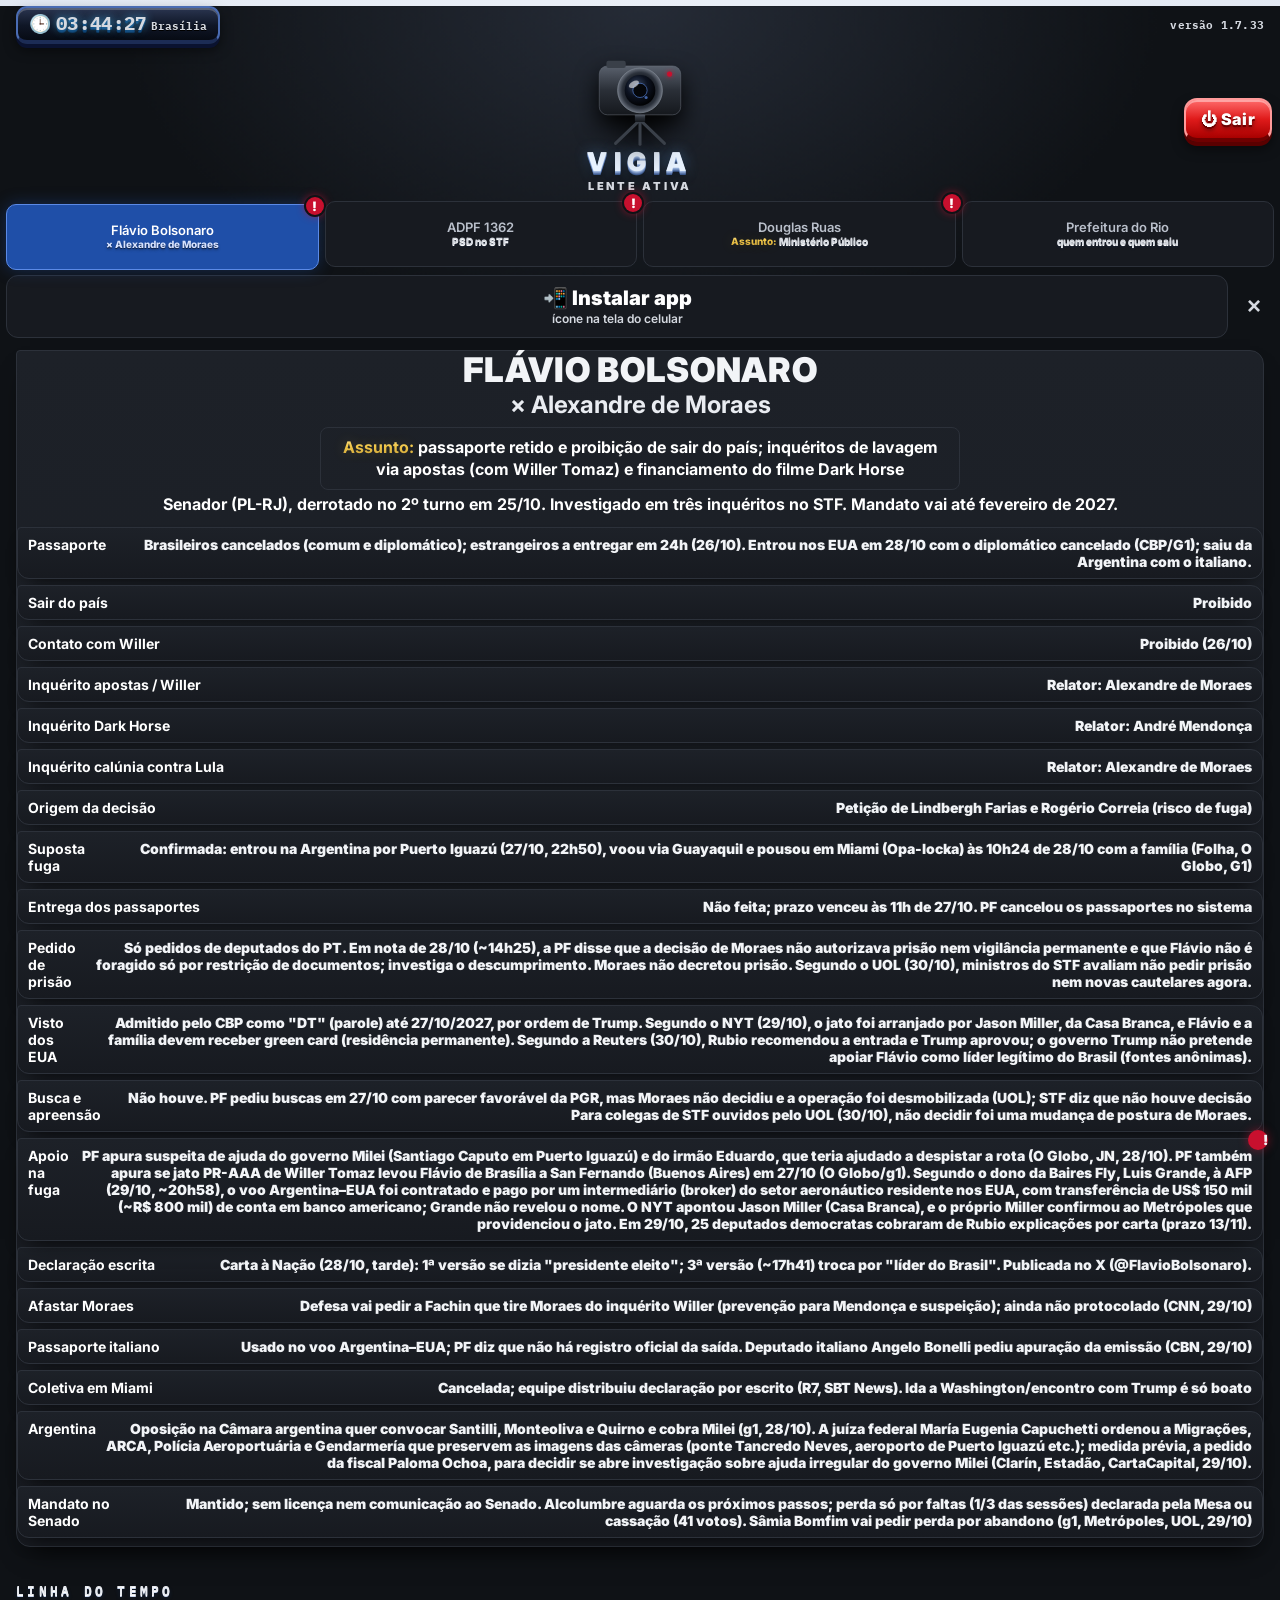
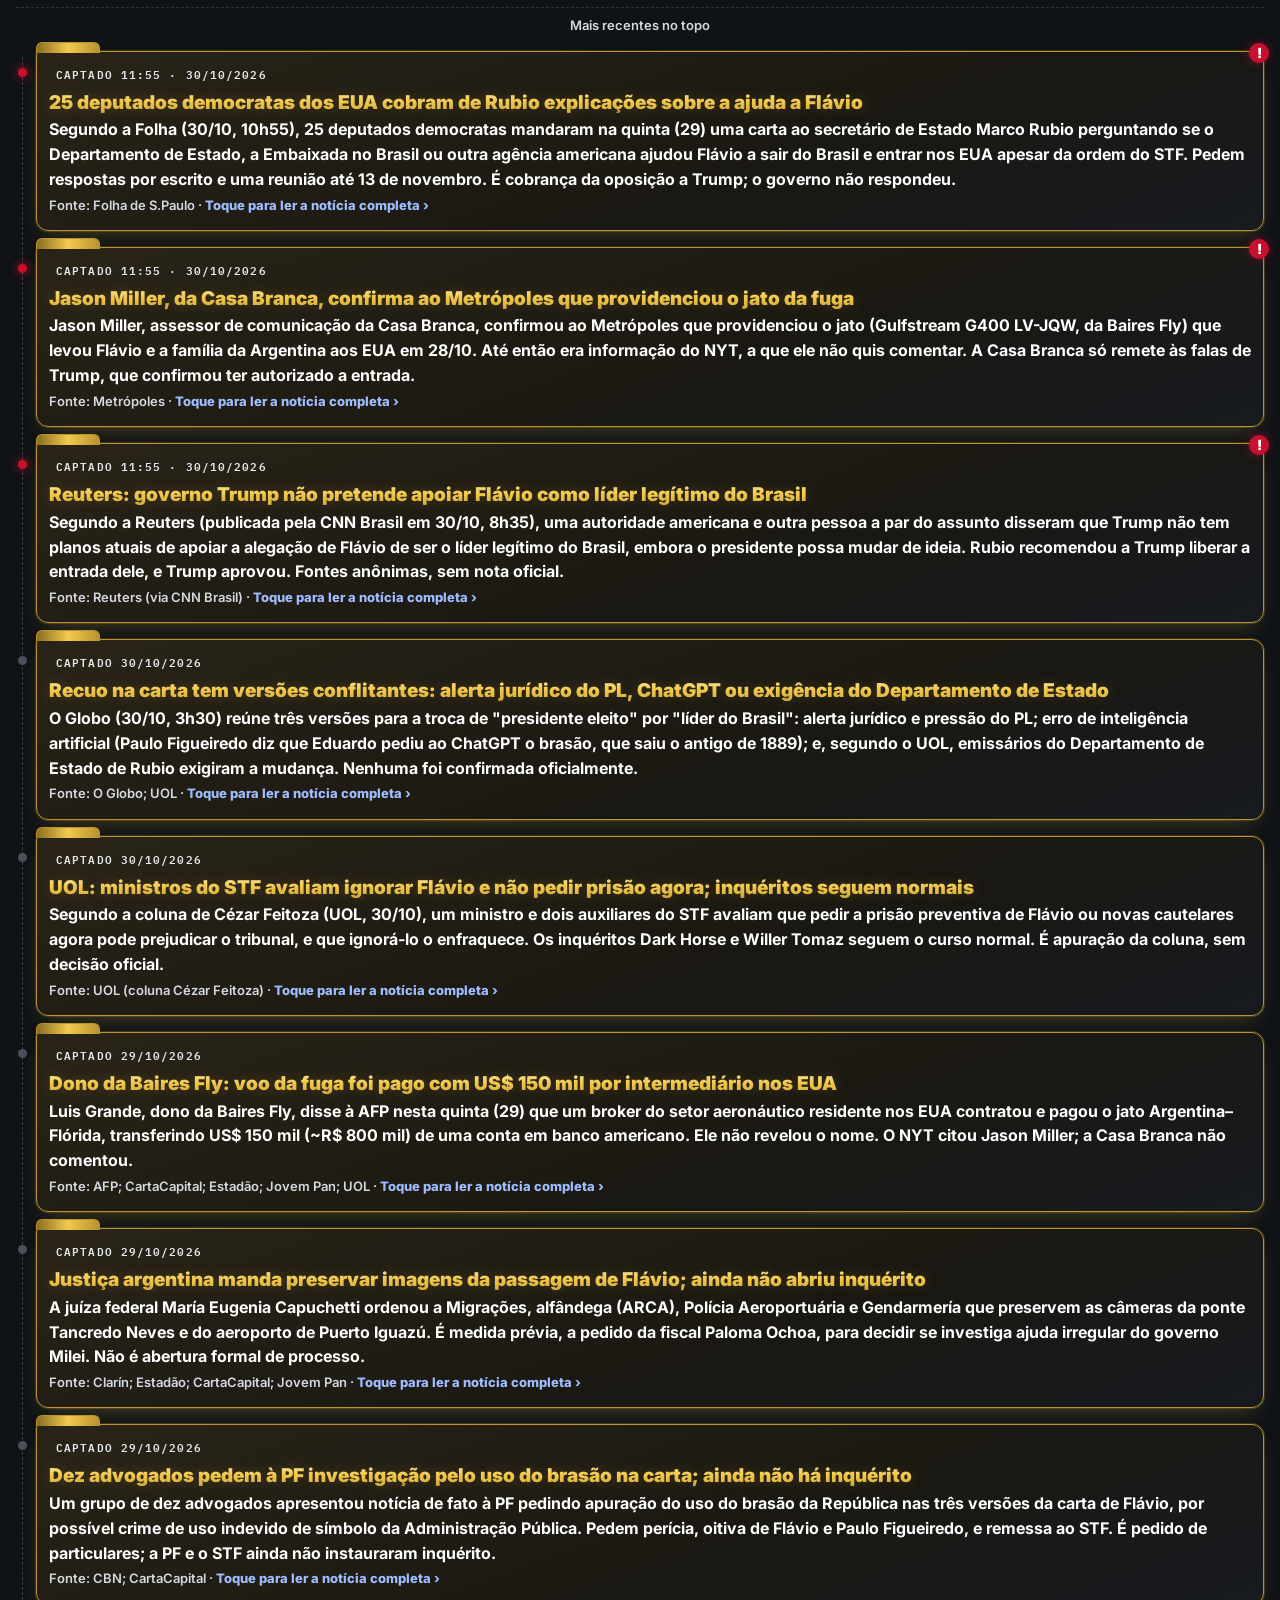
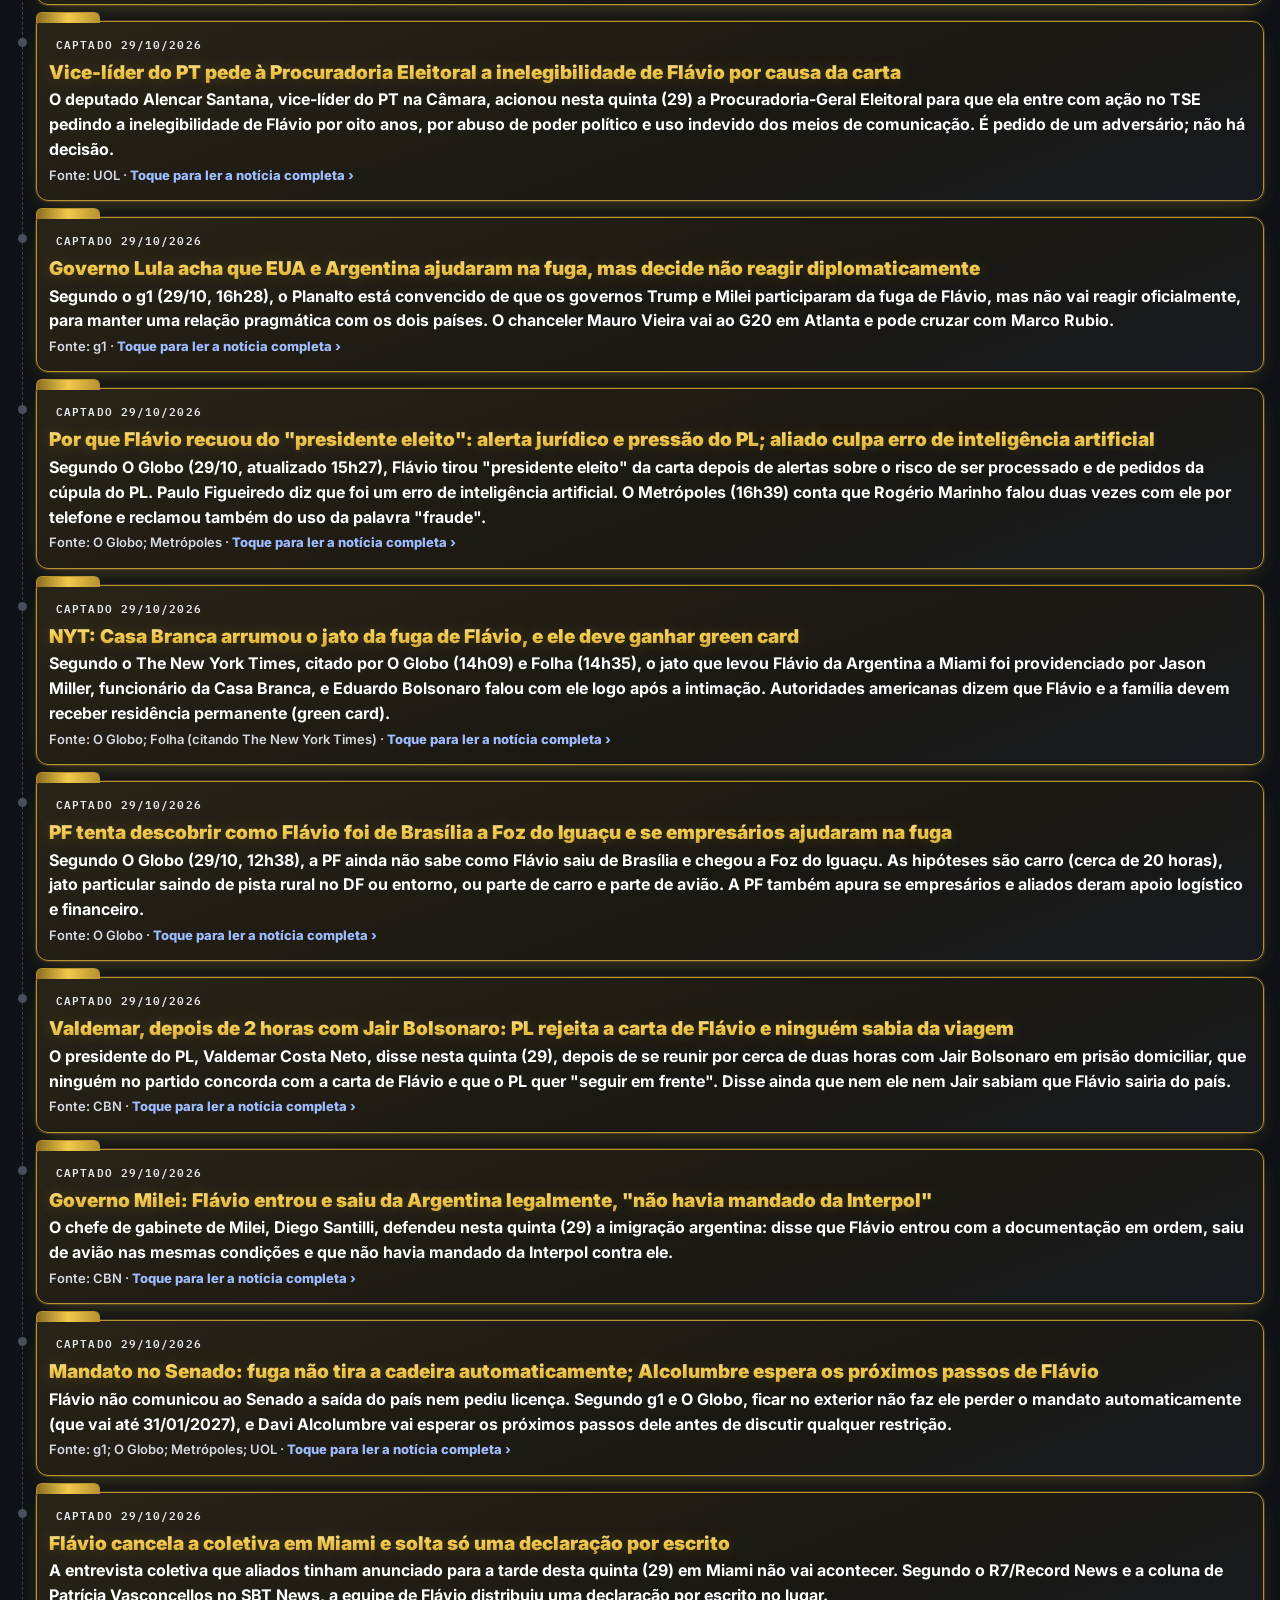
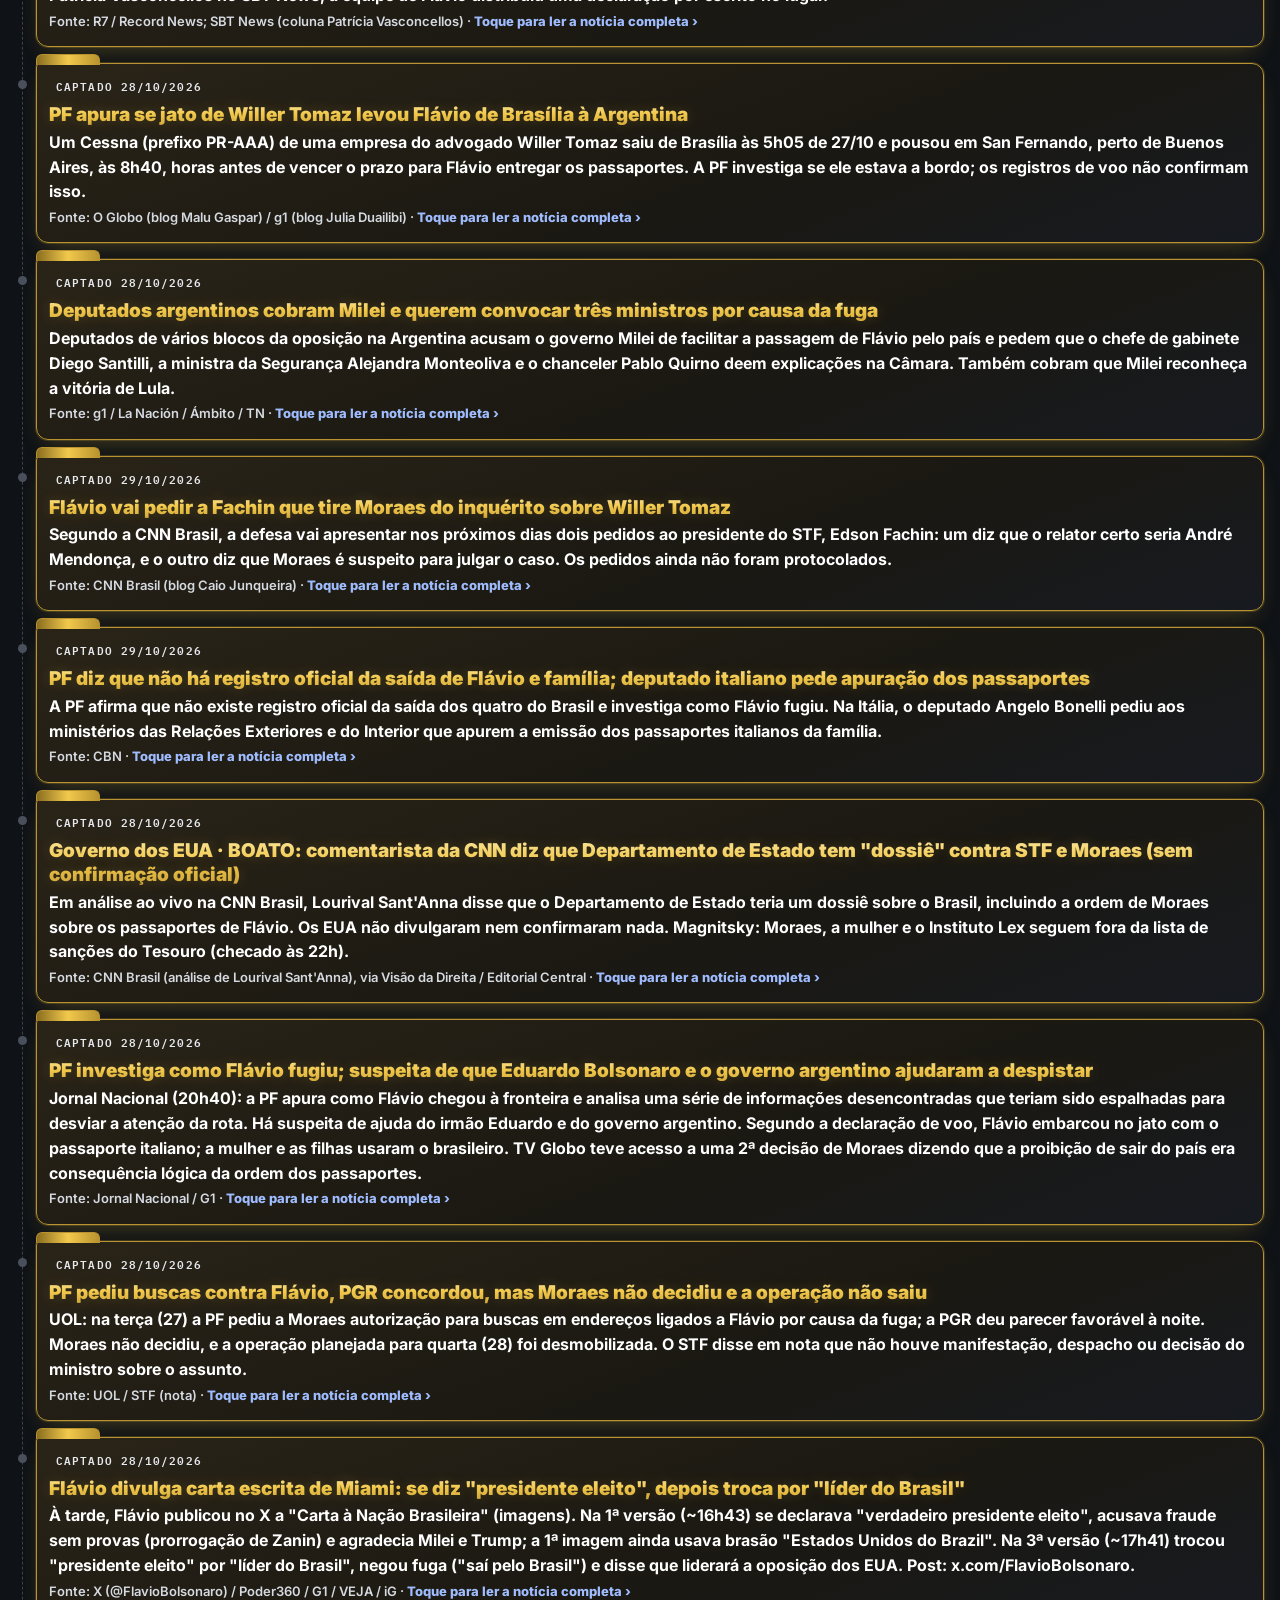
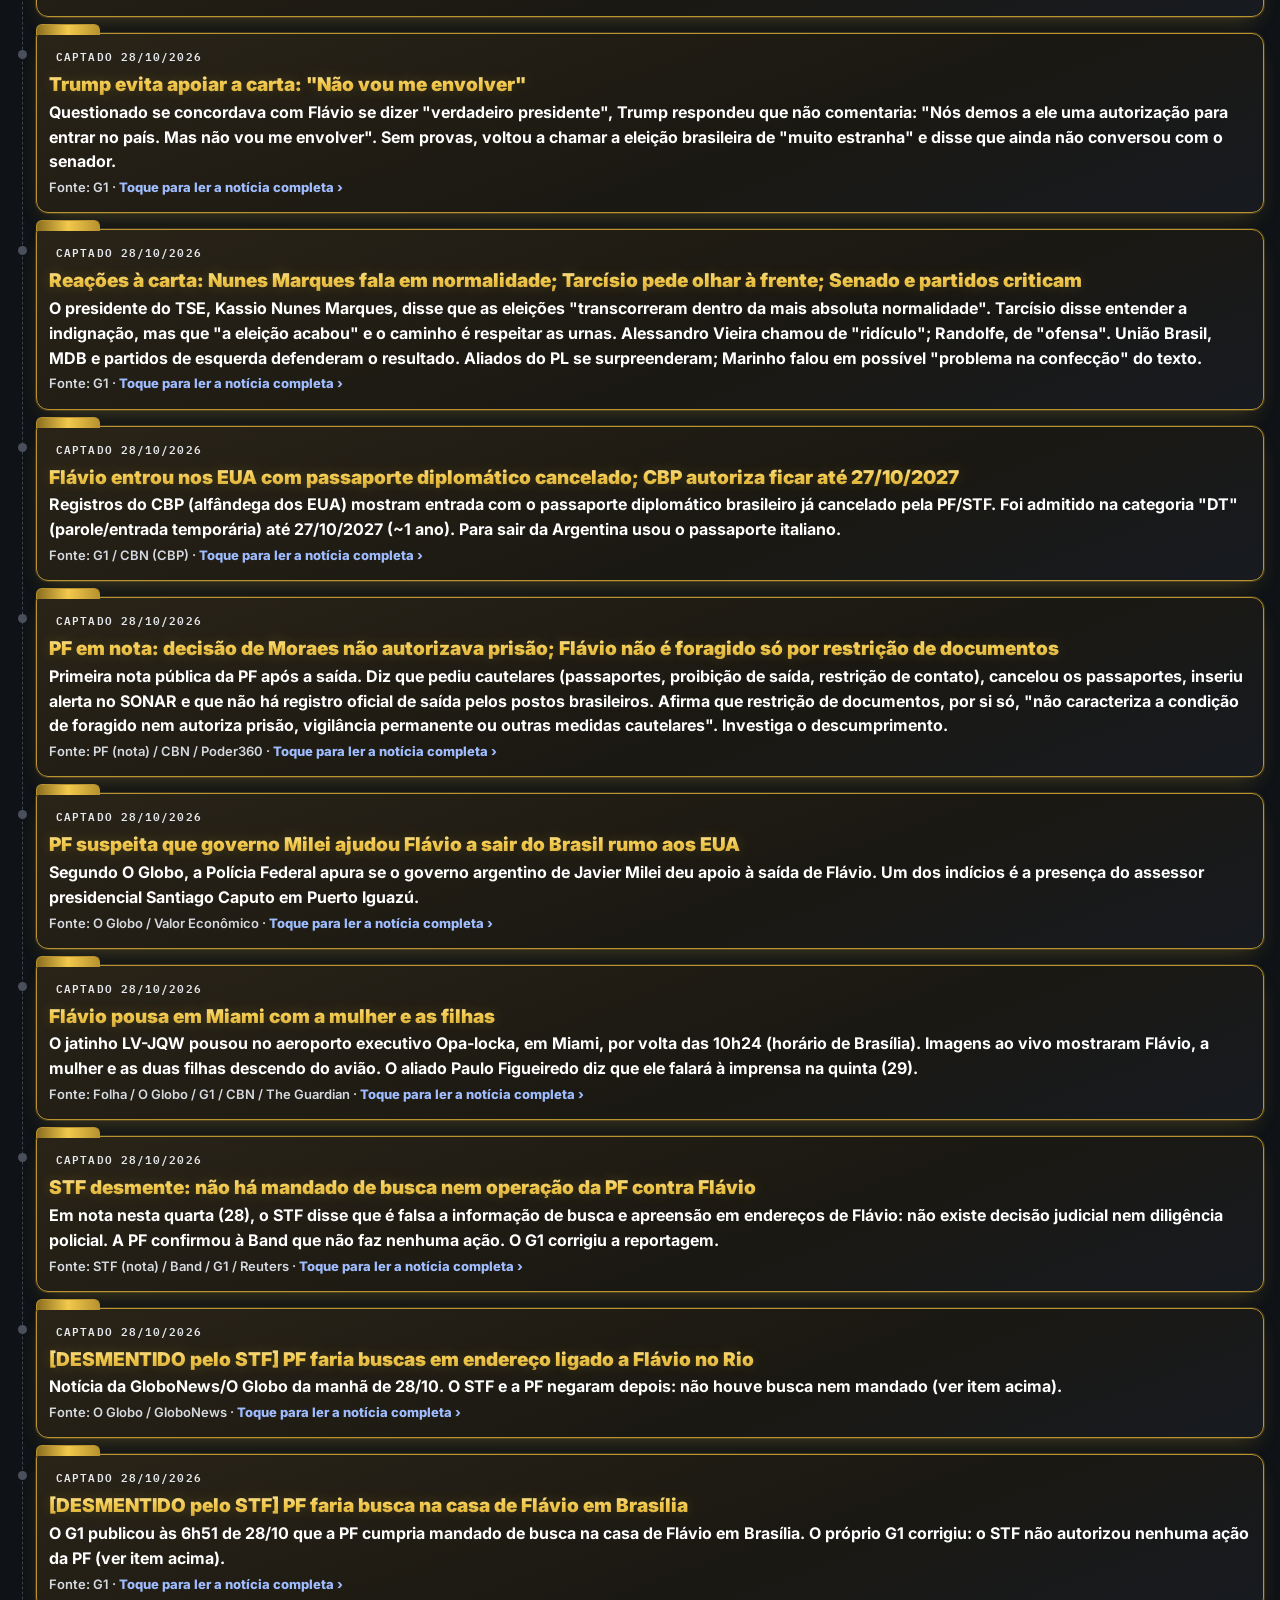
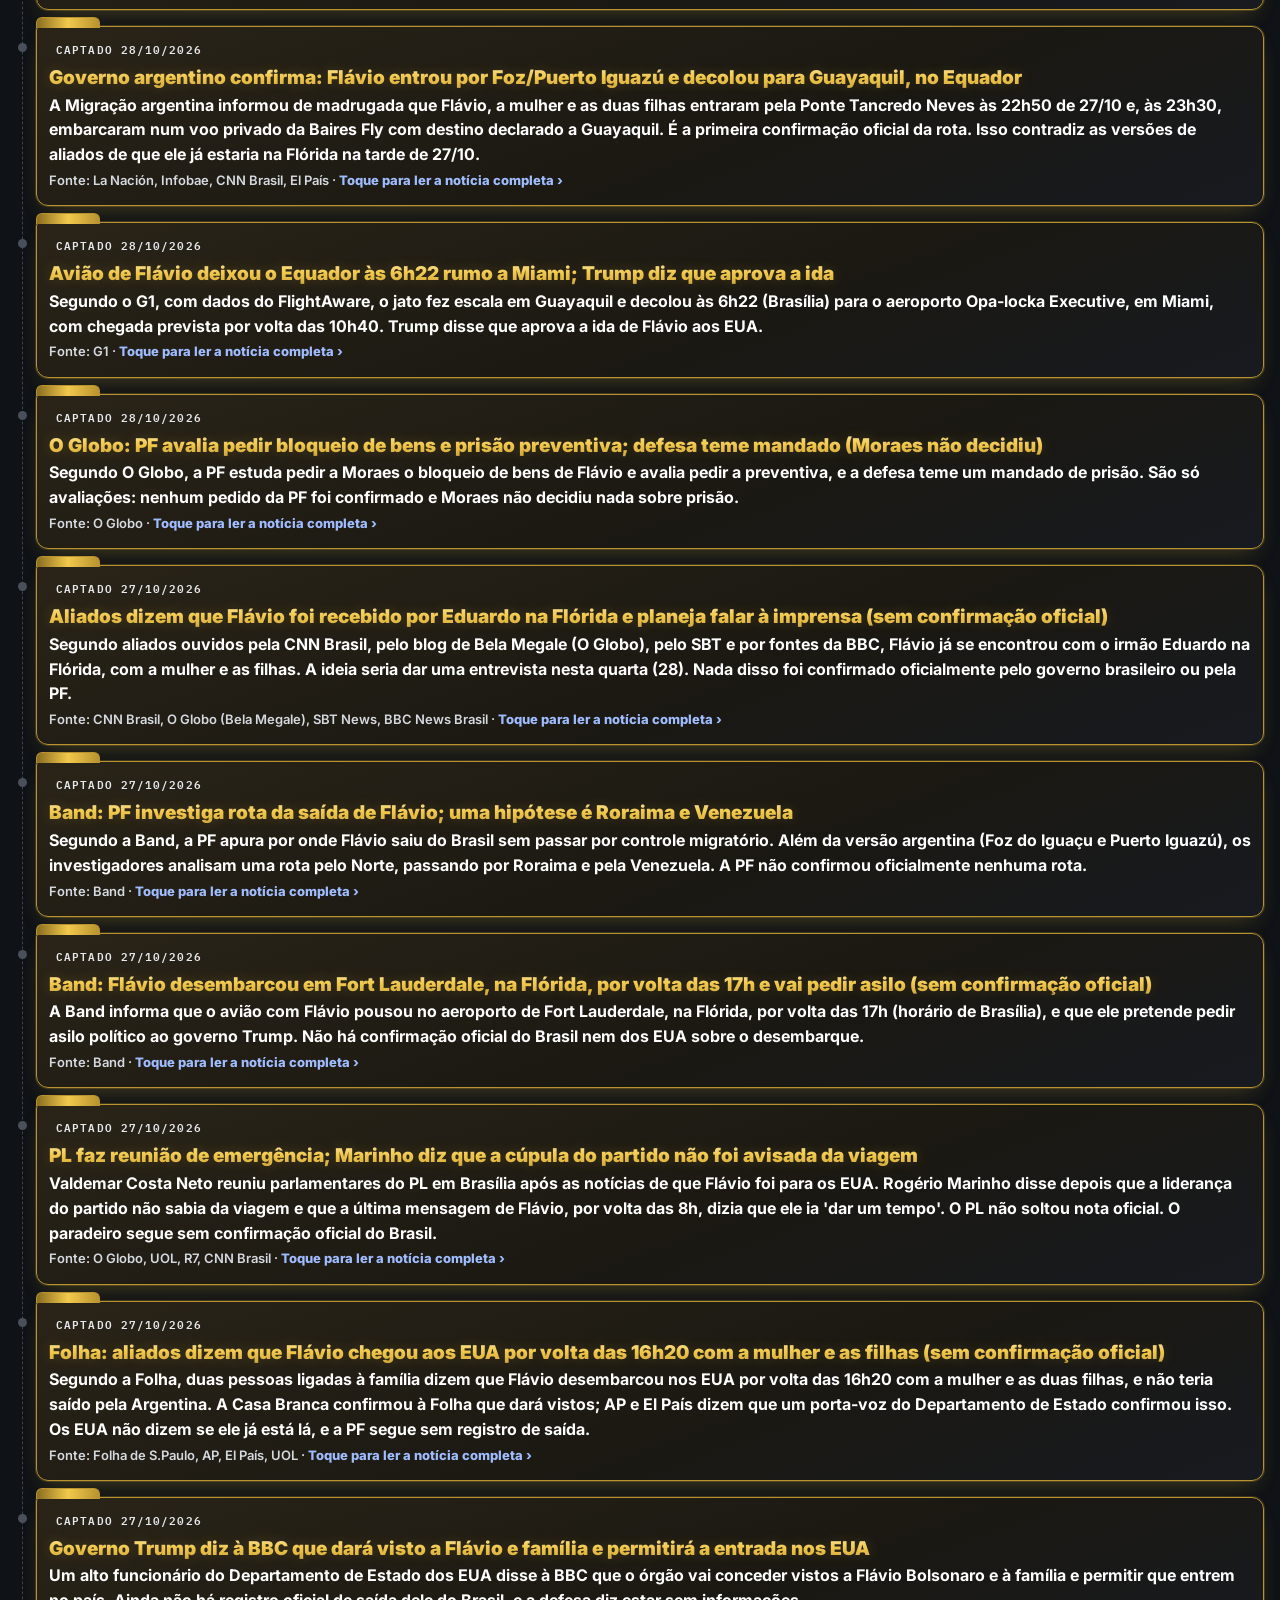
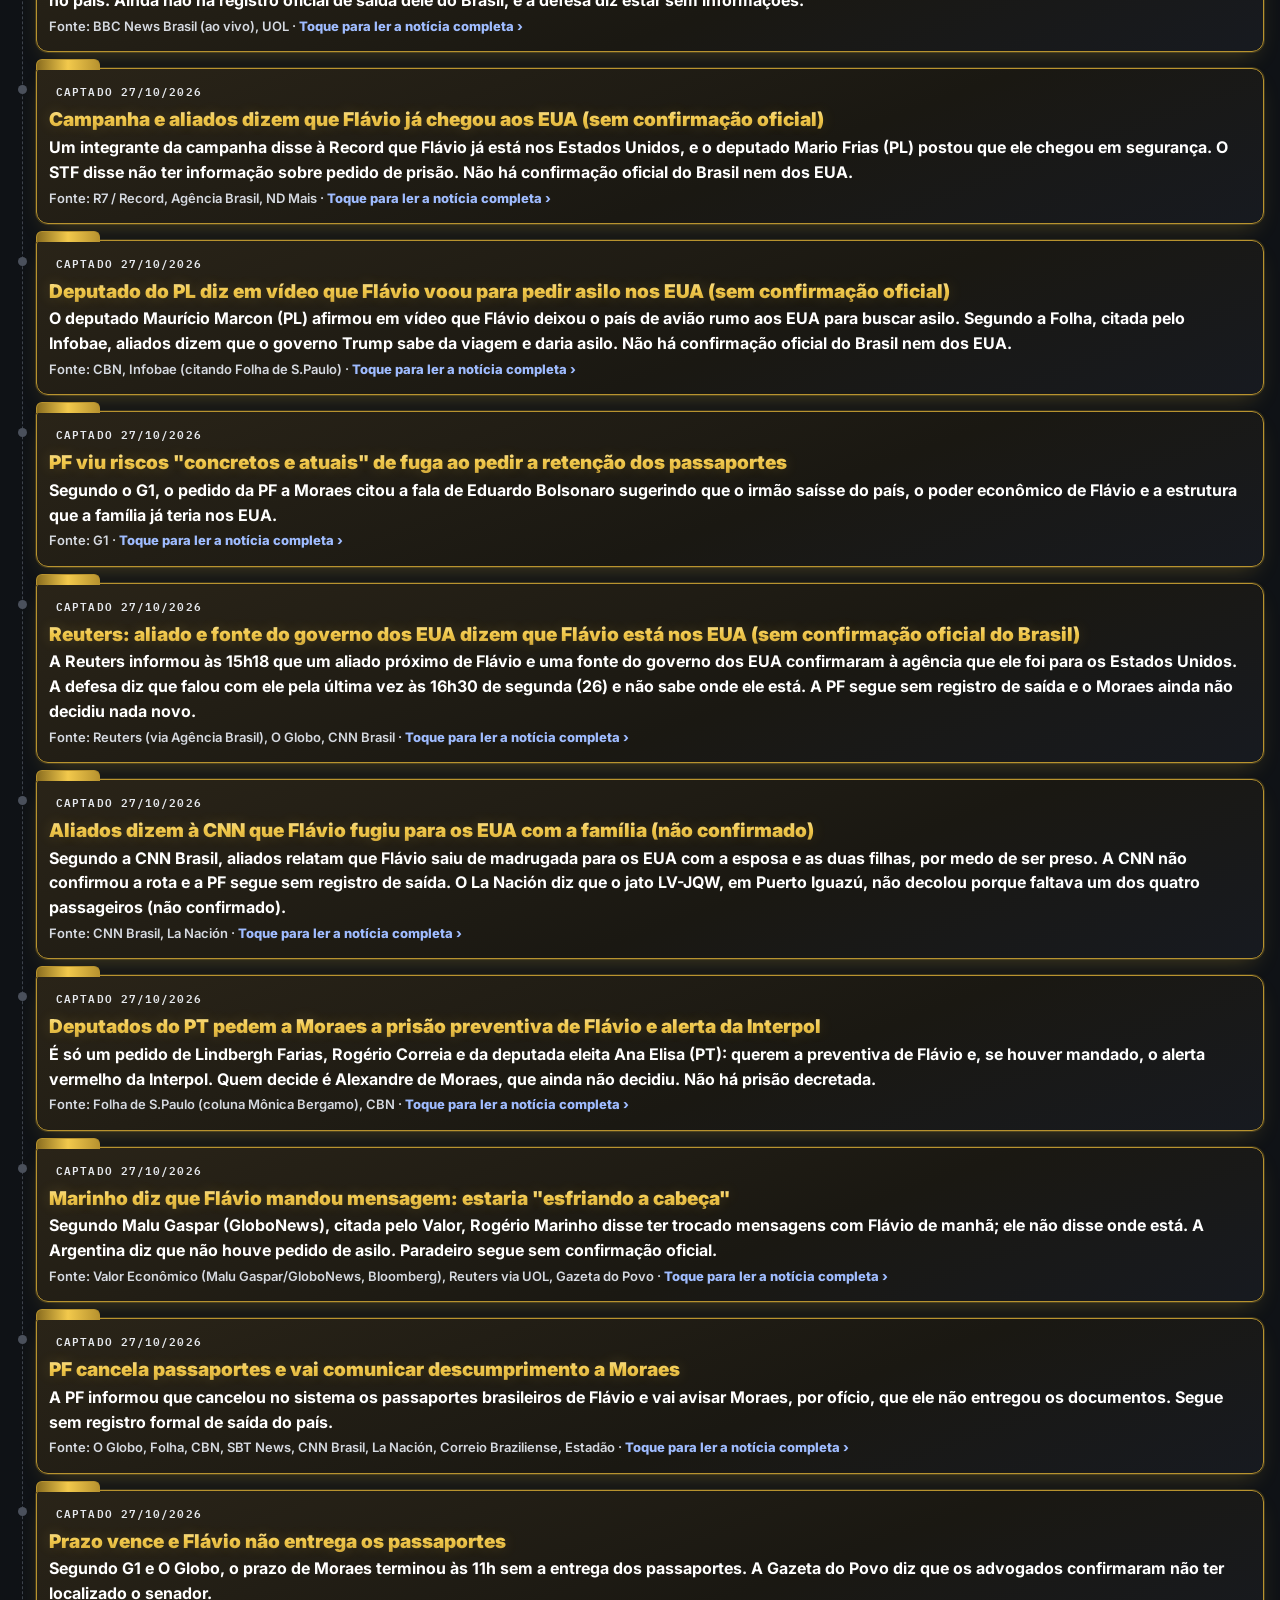
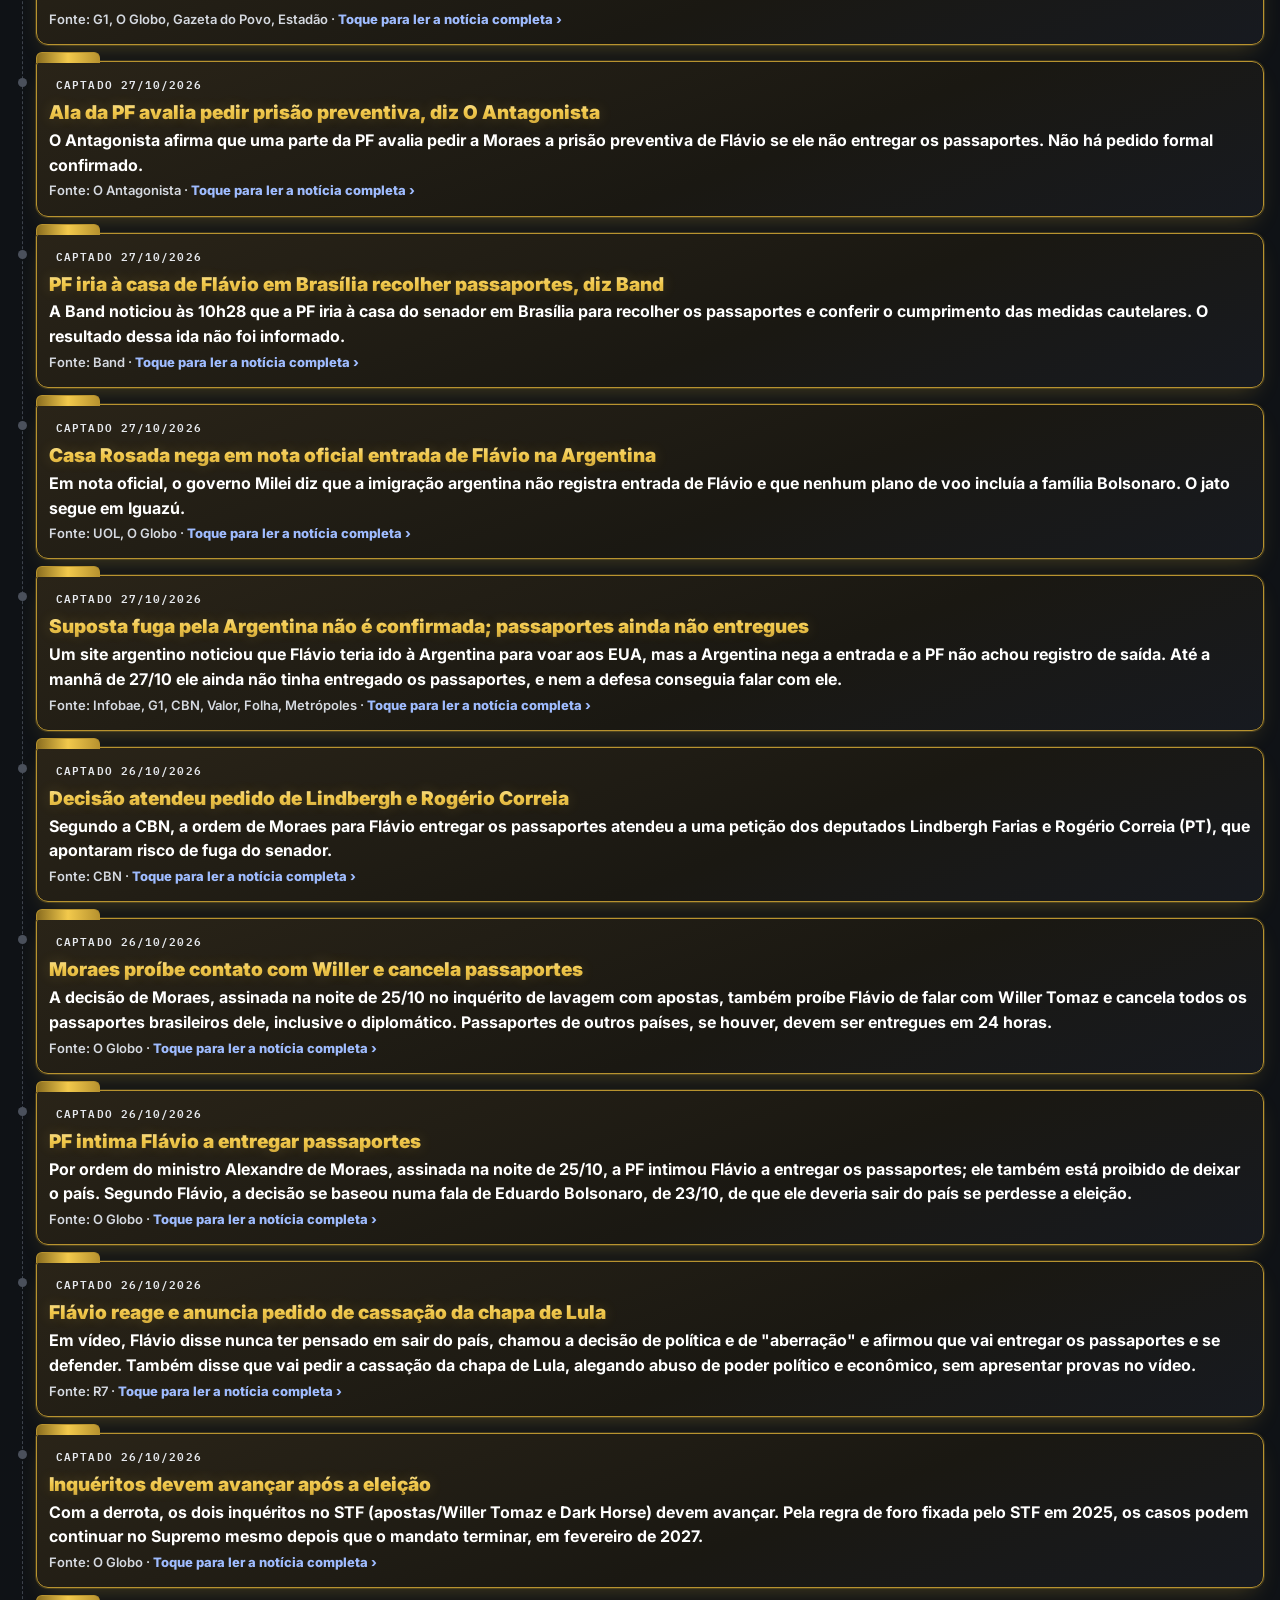
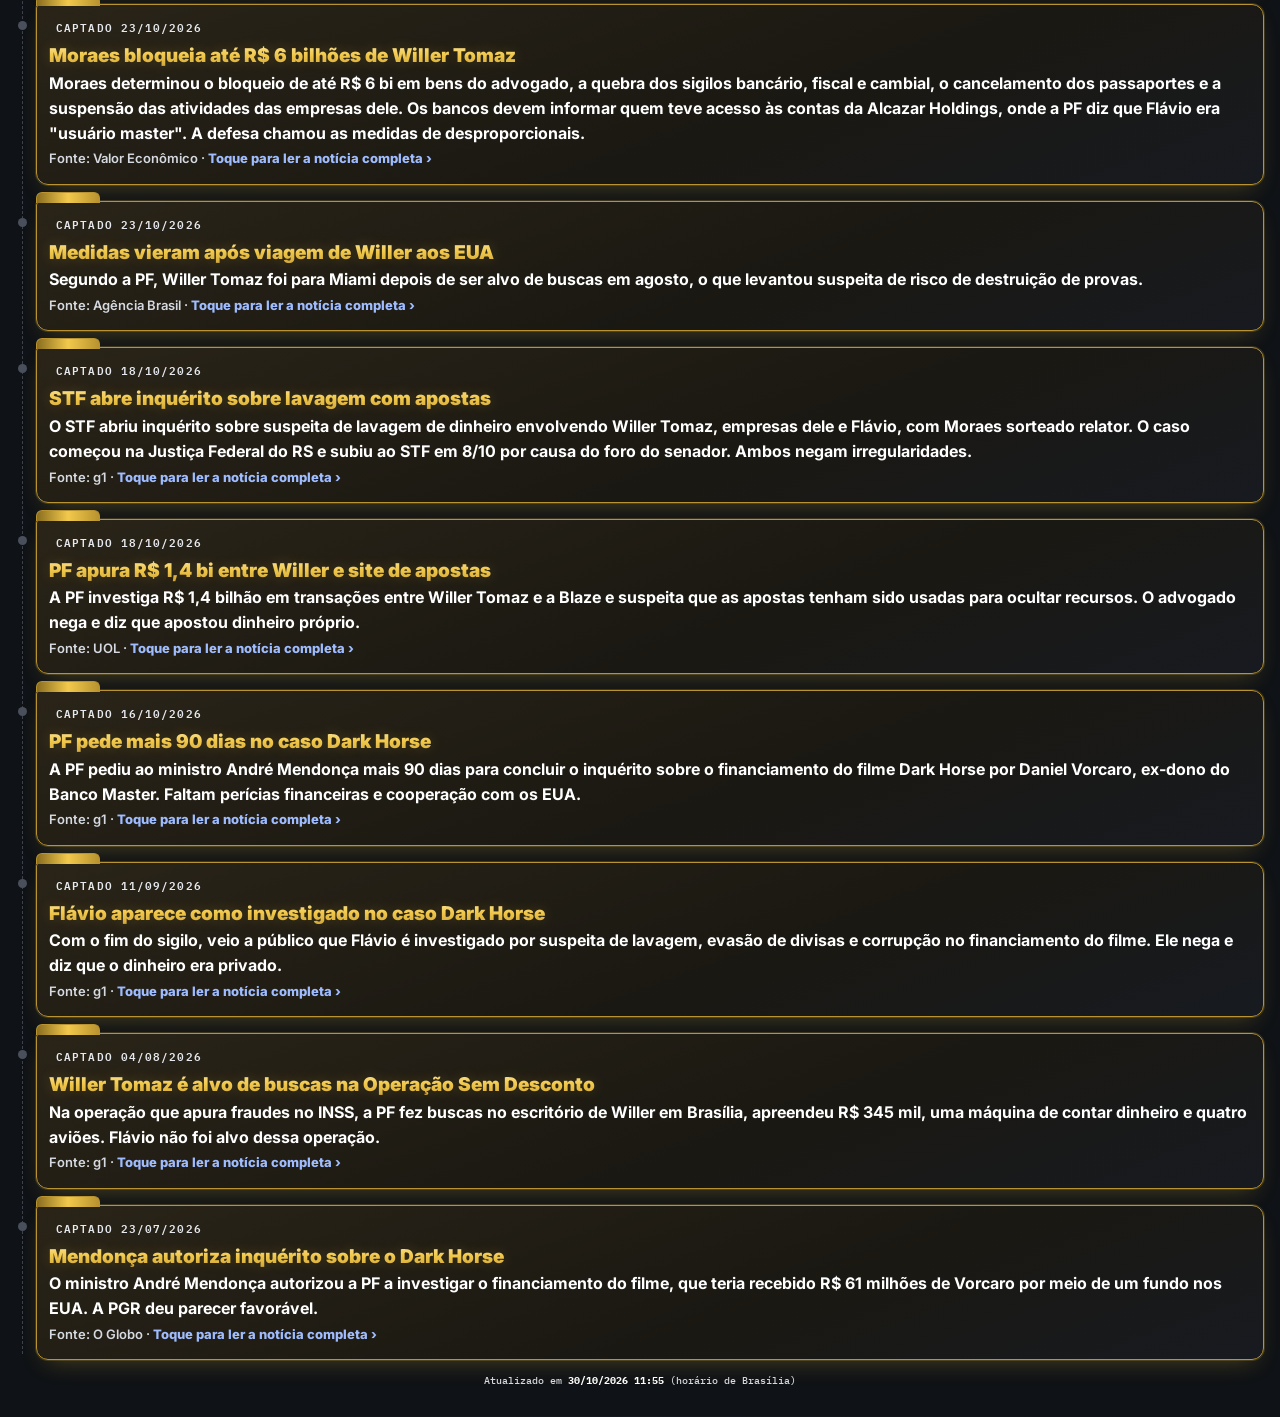
==== commit 5683d9d6: "Sair: segundo plano no Android" ====
--- a/index.html
+++ b/index.html
@@ -224,6 +224,6 @@
 <script src="prefeitura.js?v=1"></script>
 <script src="inv.js?v=3"></script>
 <div id="telaSair" hidden style="display:none"><img src="icons/olho-logo.png?v=4" width="72" height="72" alt="" style="border-radius:16px"><h2>App encerrado</h2><p><b>iPhone:</b> deslize de baixo para cima e arraste o Vigia para cima para fechar.<br><b>Android:</b> toque no botão de apps recentes e deslize o Vigia para fechar.</p><small>Toque na tela para voltar</small></div>
-<script>(function(){var b=document.getElementById('btnSair'),t=document.getElementById('telaSair');b.onclick=function(){try{window.close()}catch(e){}setTimeout(function(){if(!window.closed){t.hidden=false;t.style.display='flex'}},300)};t.onclick=function(){t.hidden=true;t.style.display='none'}})();</script>
+<script>(function(){var b=document.getElementById('btnSair'),t=document.getElementById('telaSair');b.onclick=function(){try{window.close()}catch(e){}if(/Android/i.test(navigator.userAgent)){try{var n=history.length;if(n>1)history.go(-(n-1));setTimeout(function(){history.back()},150)}catch(e){}}setTimeout(function(){if(!window.closed){t.hidden=false;t.style.display='flex'}},300)};t.onclick=function(){t.hidden=true;t.style.display='none'}})();</script>
 </body>
 </html>
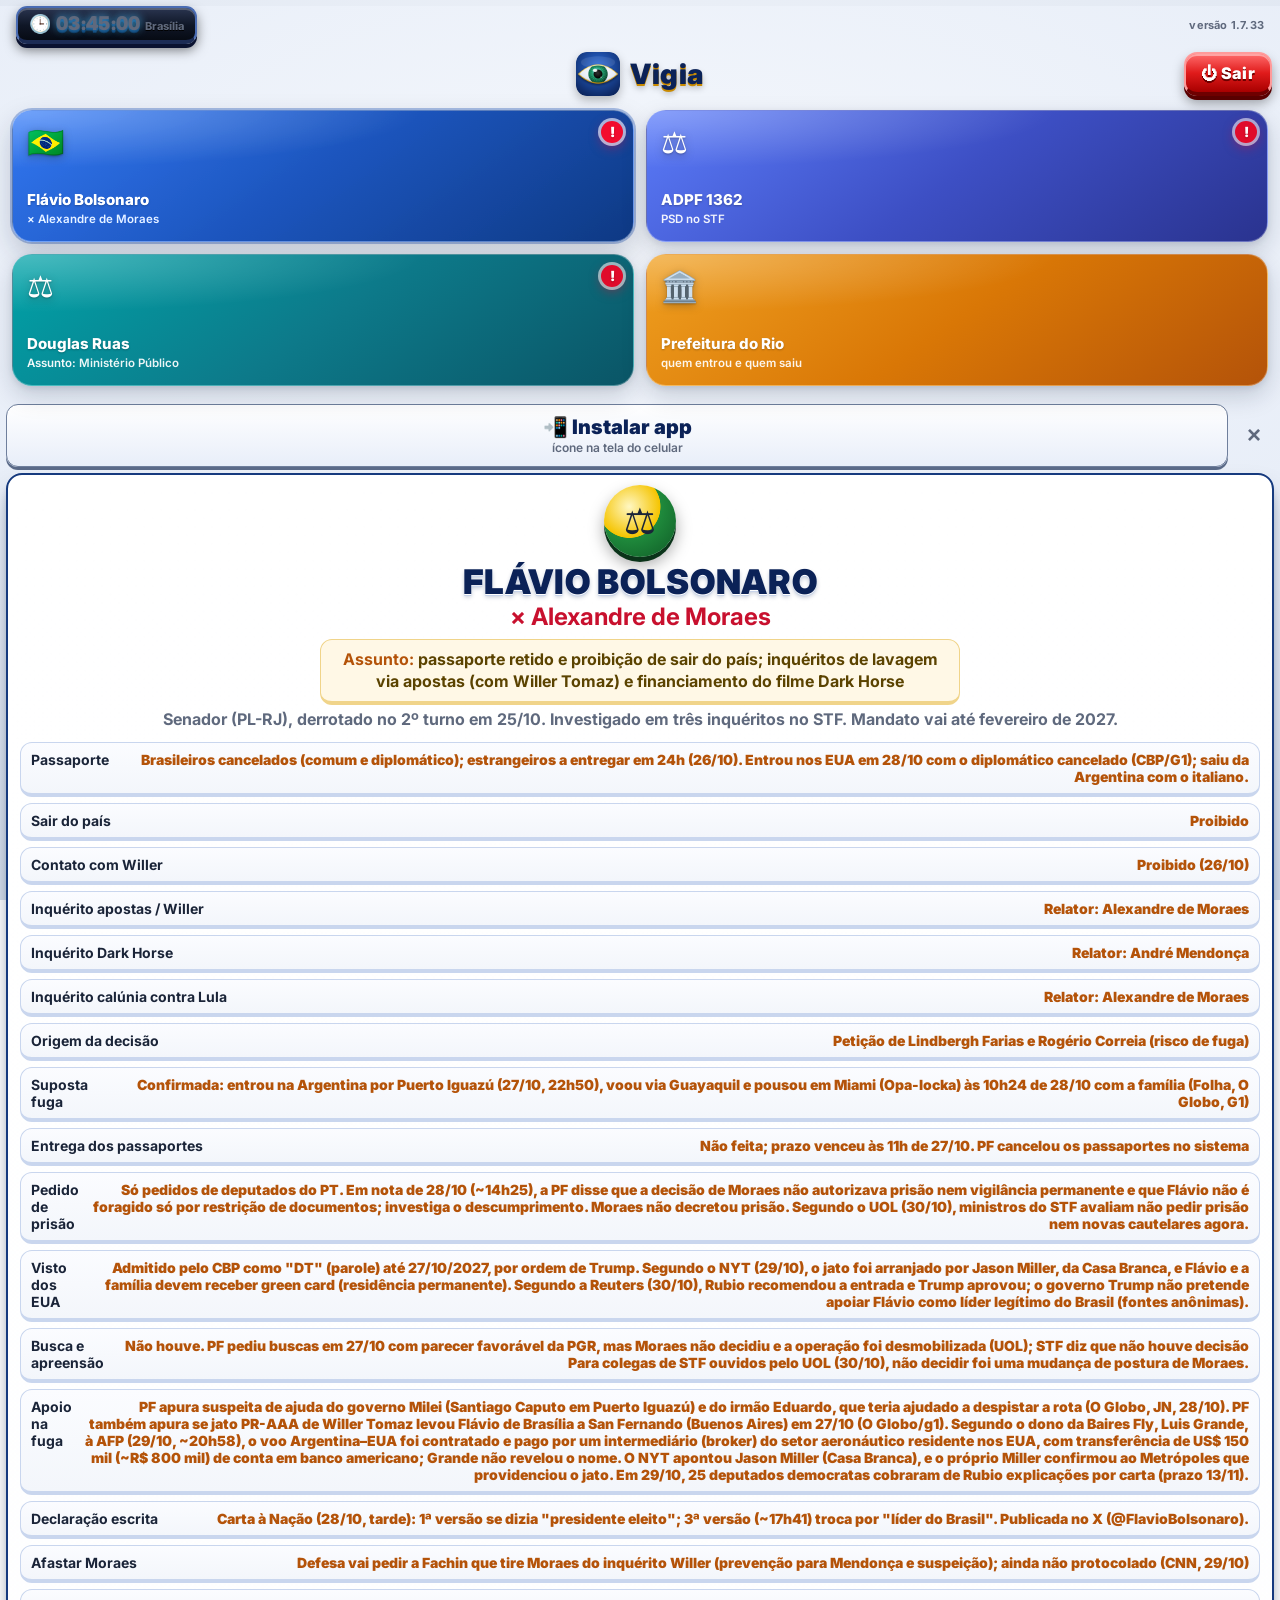
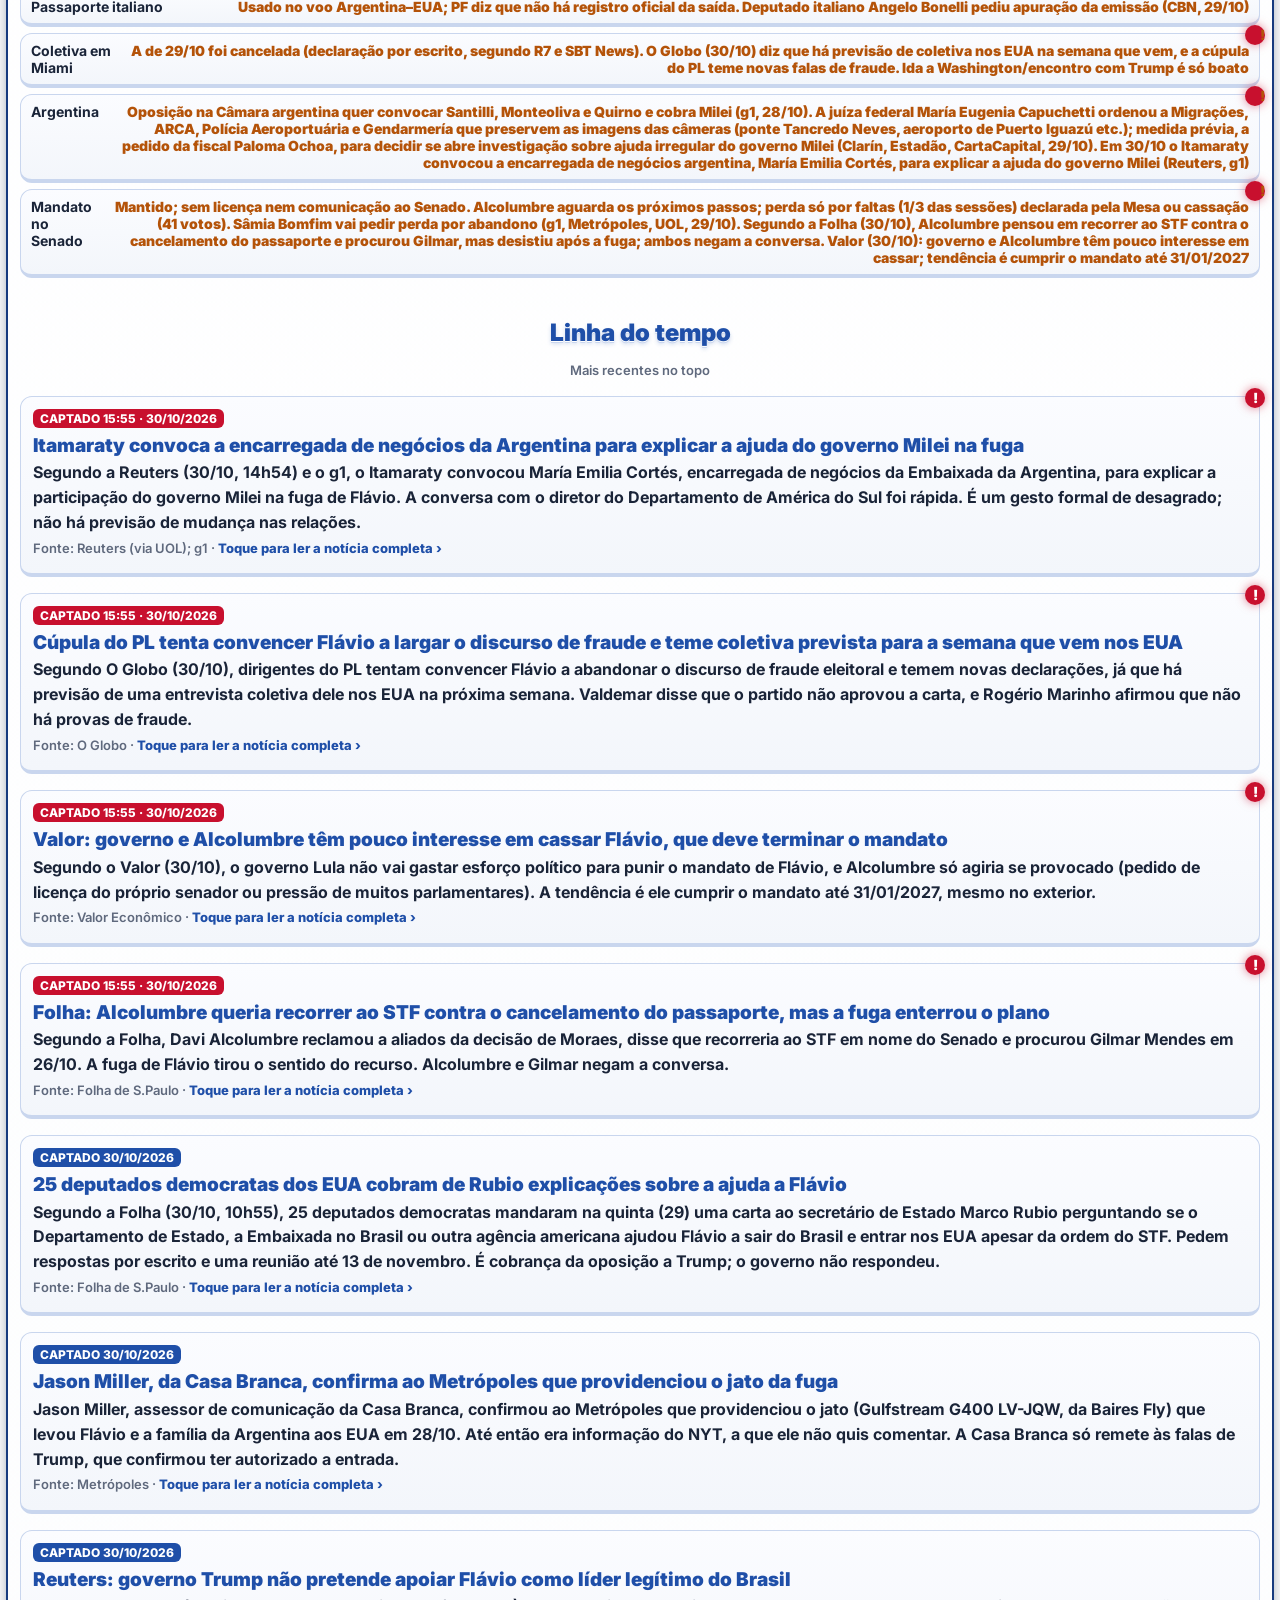
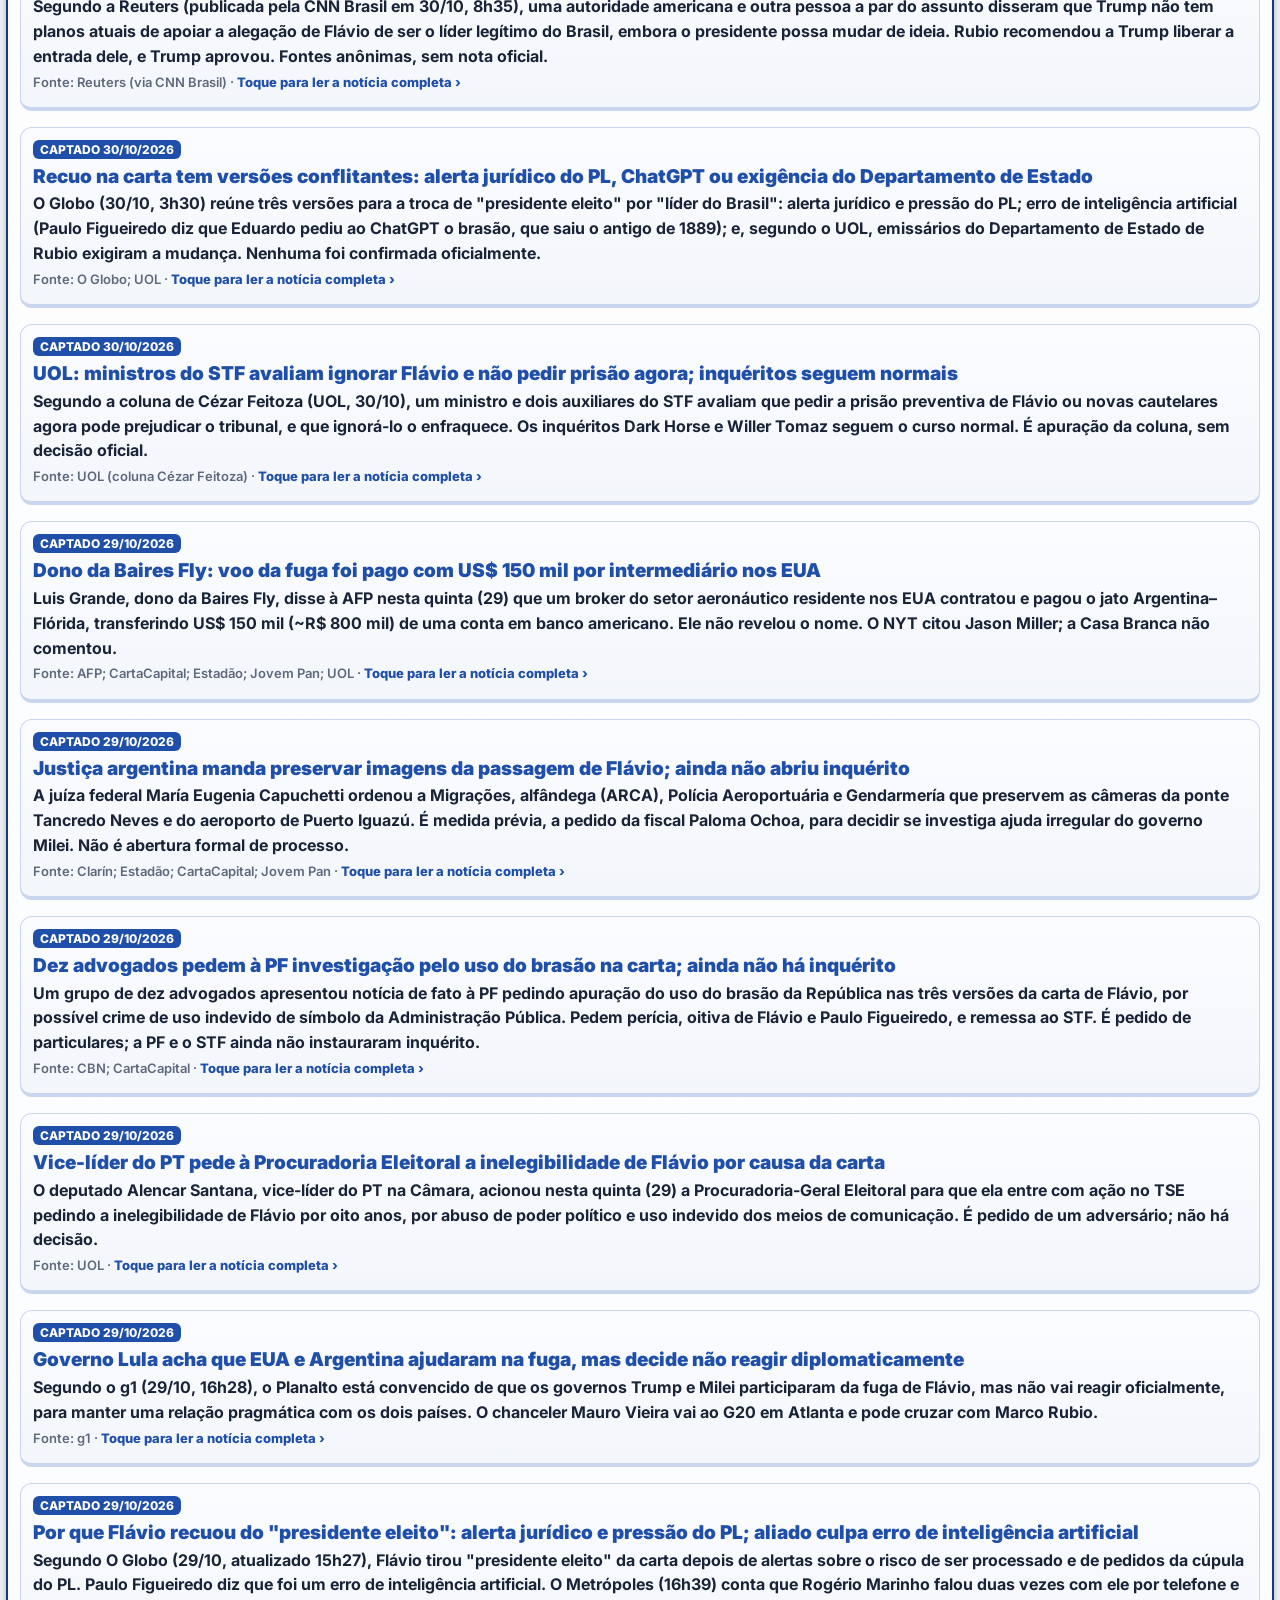
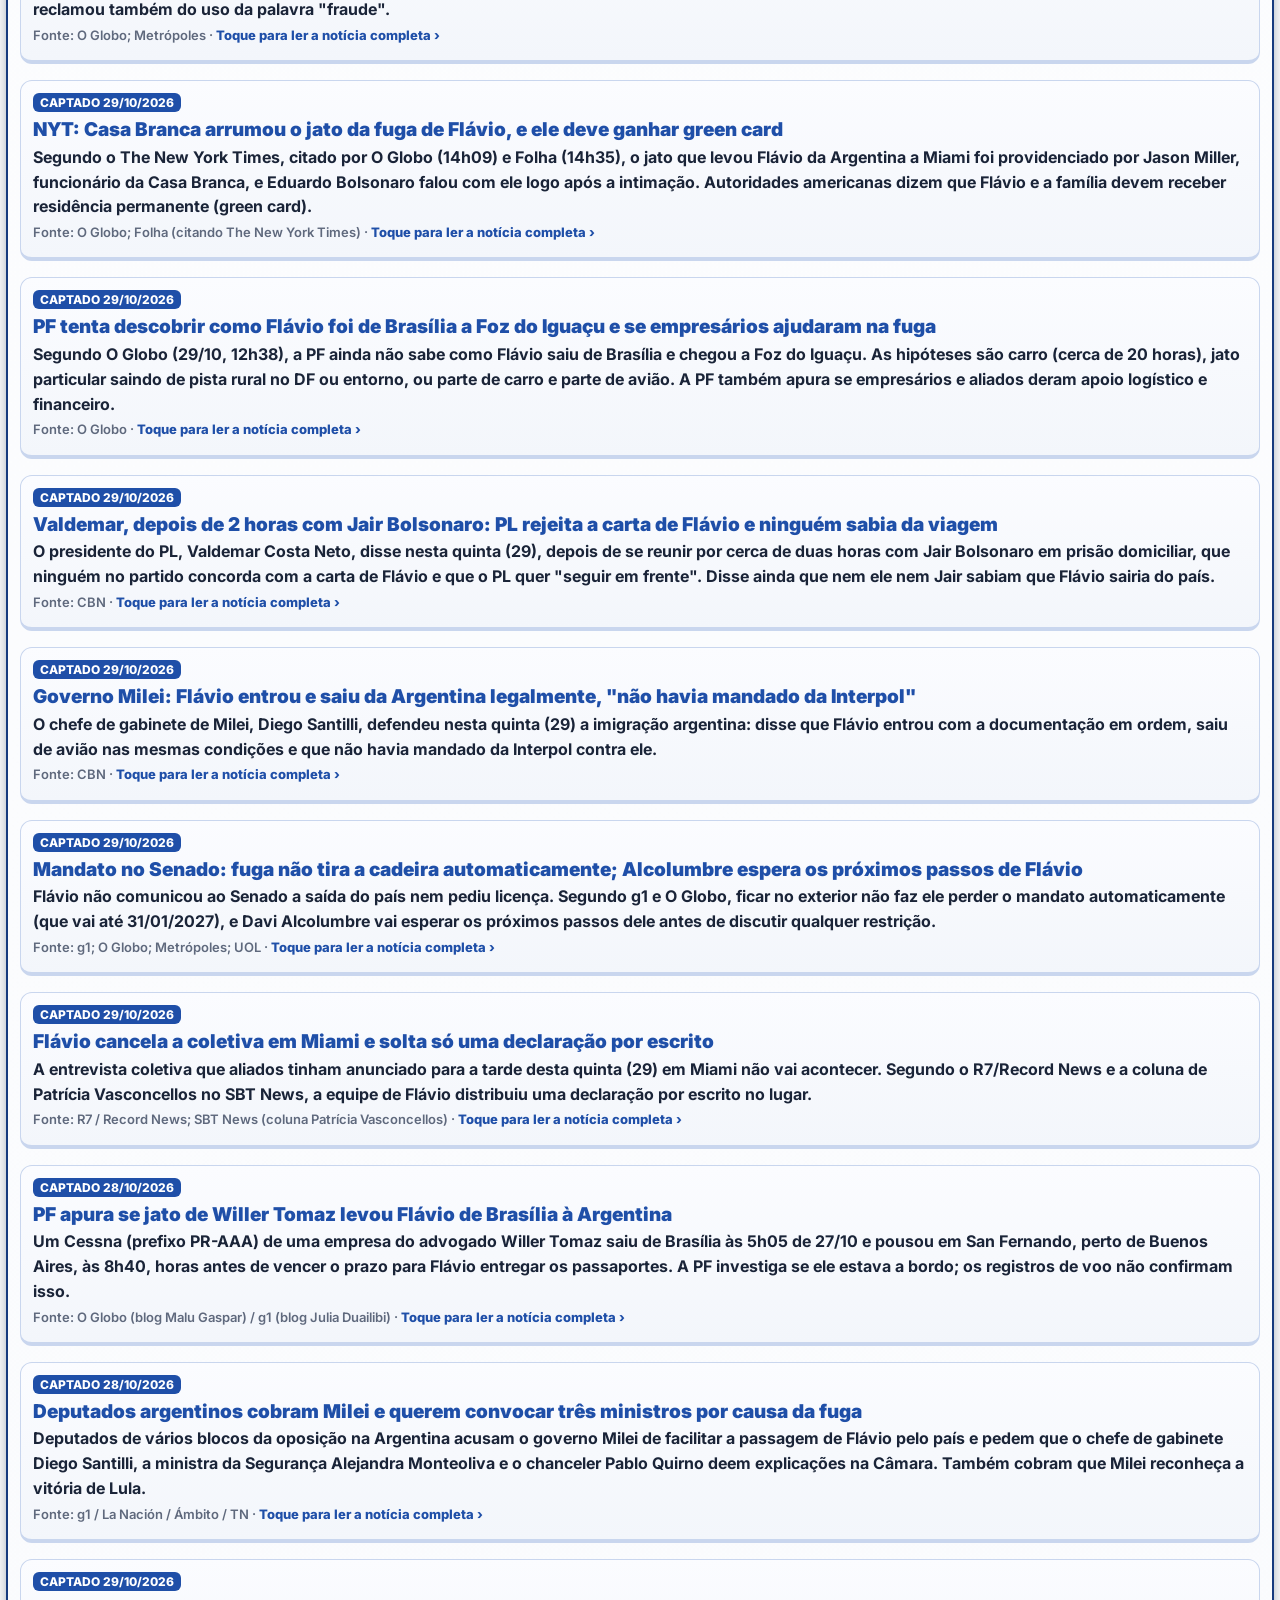
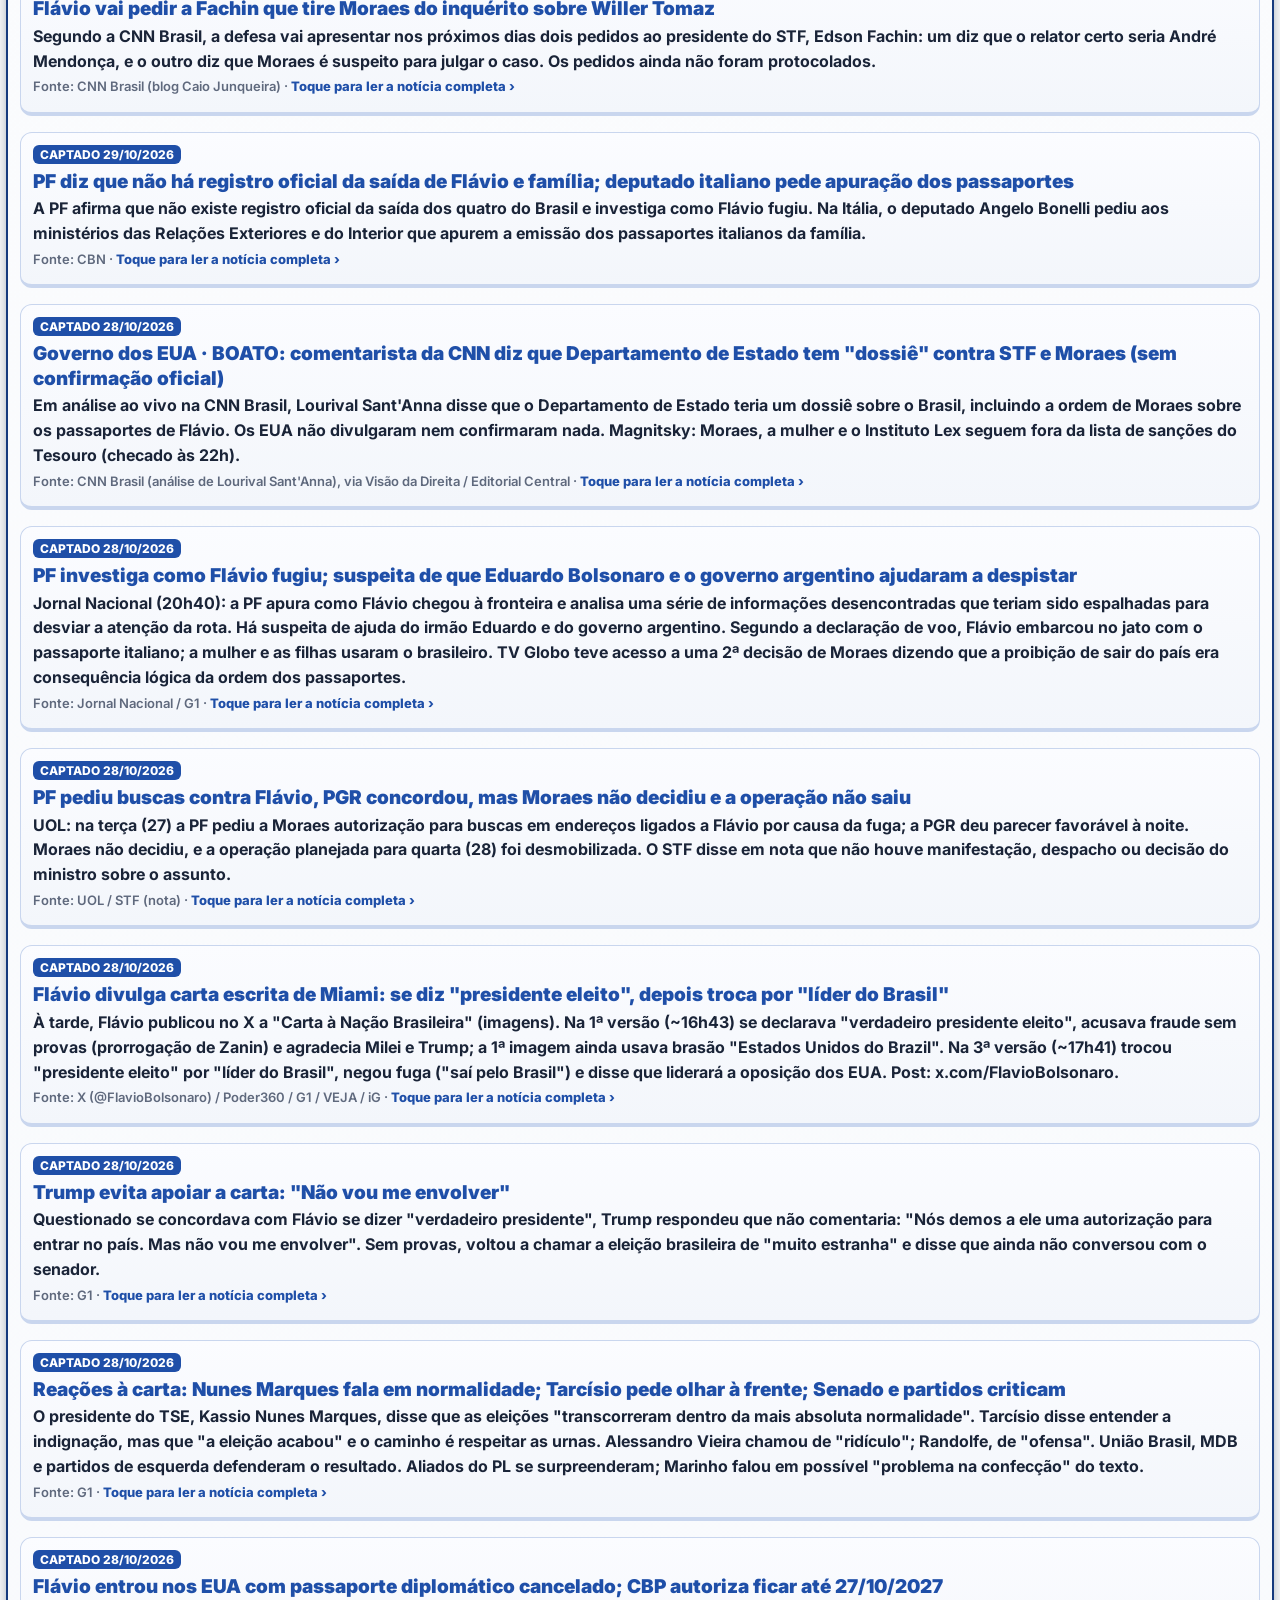
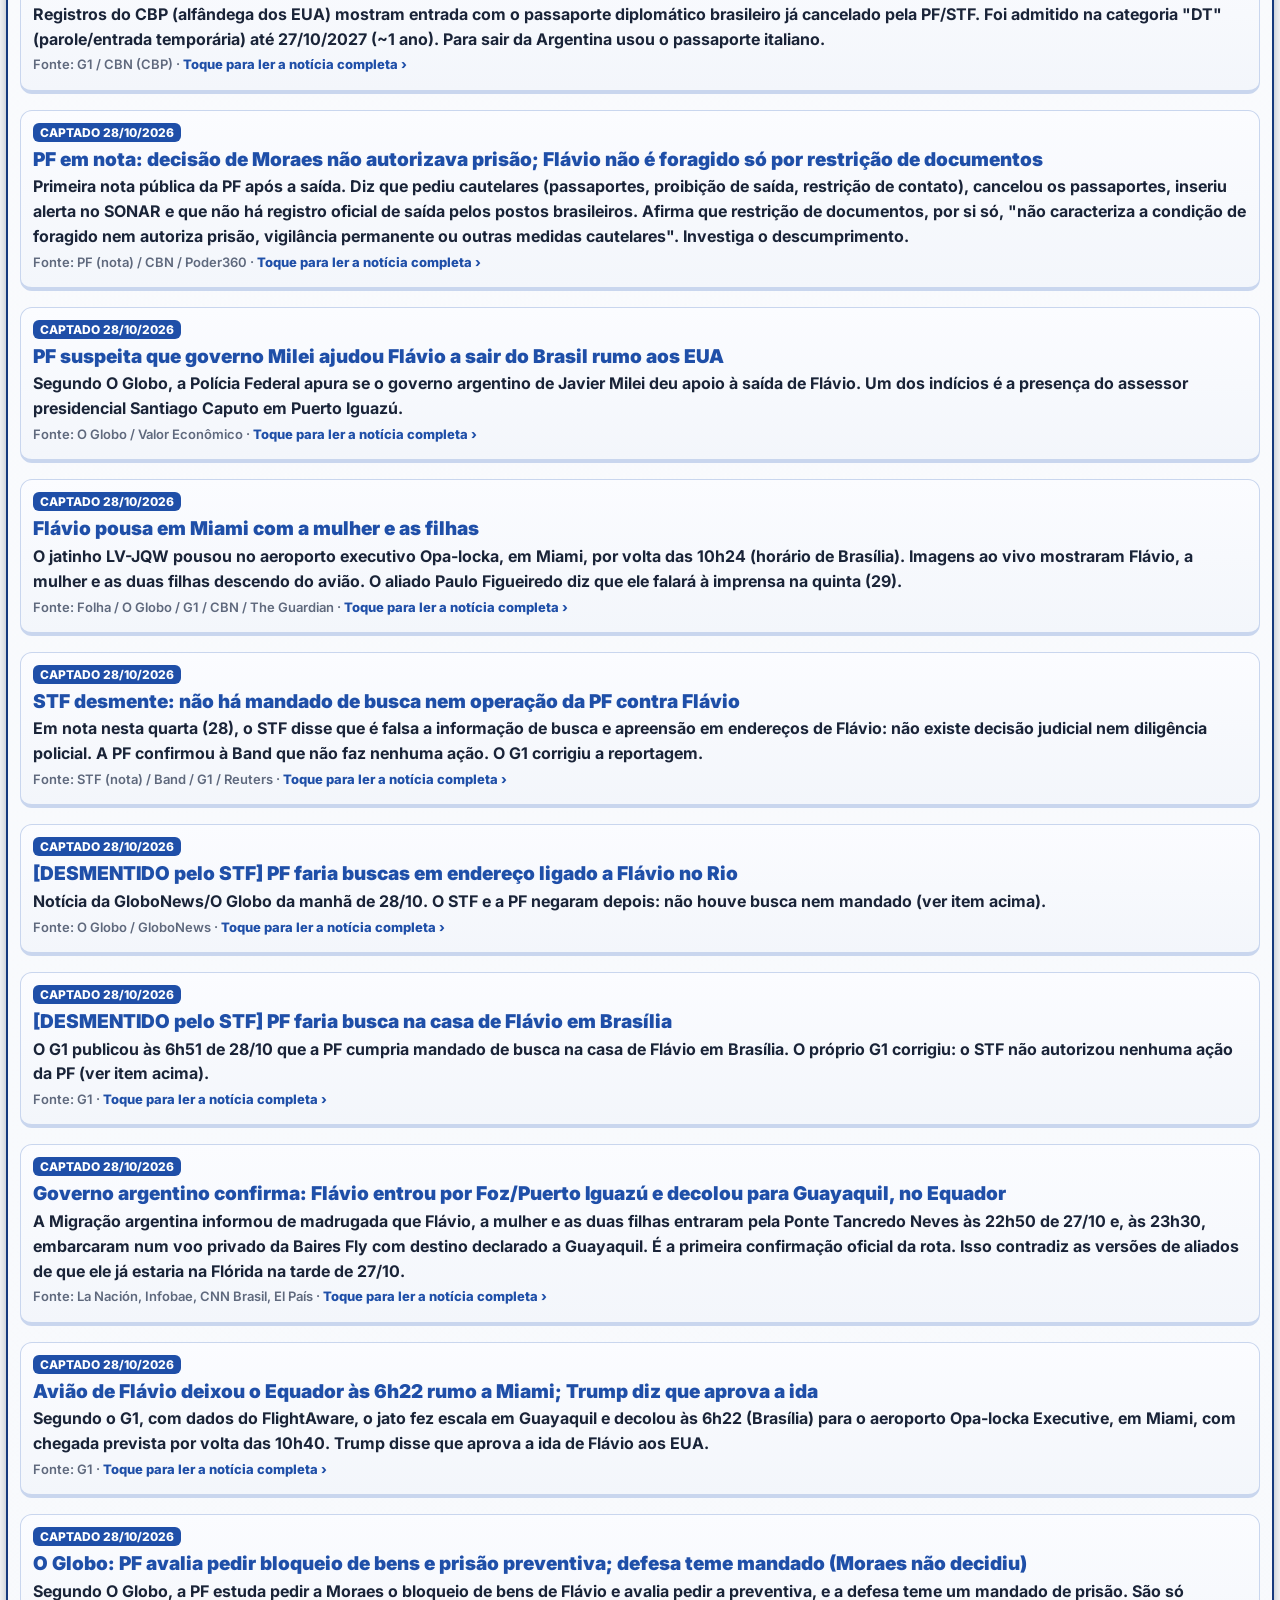
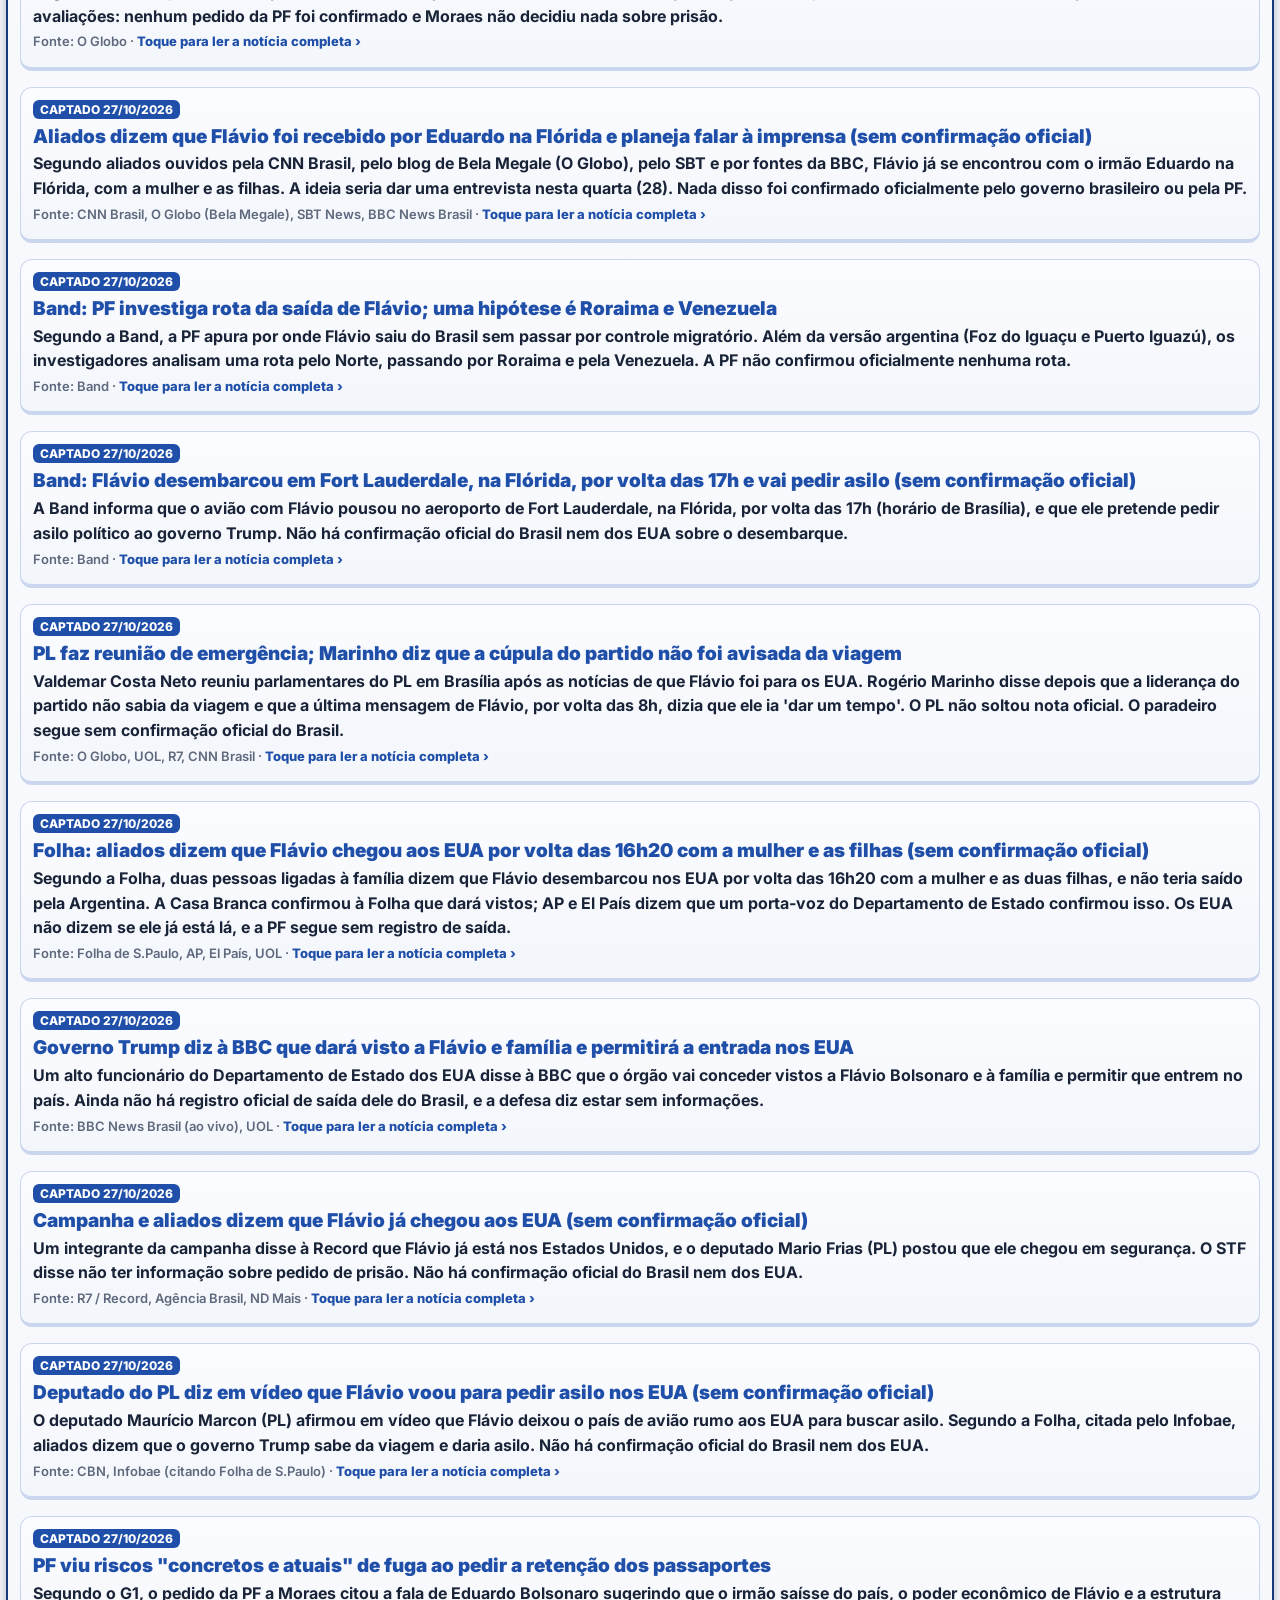
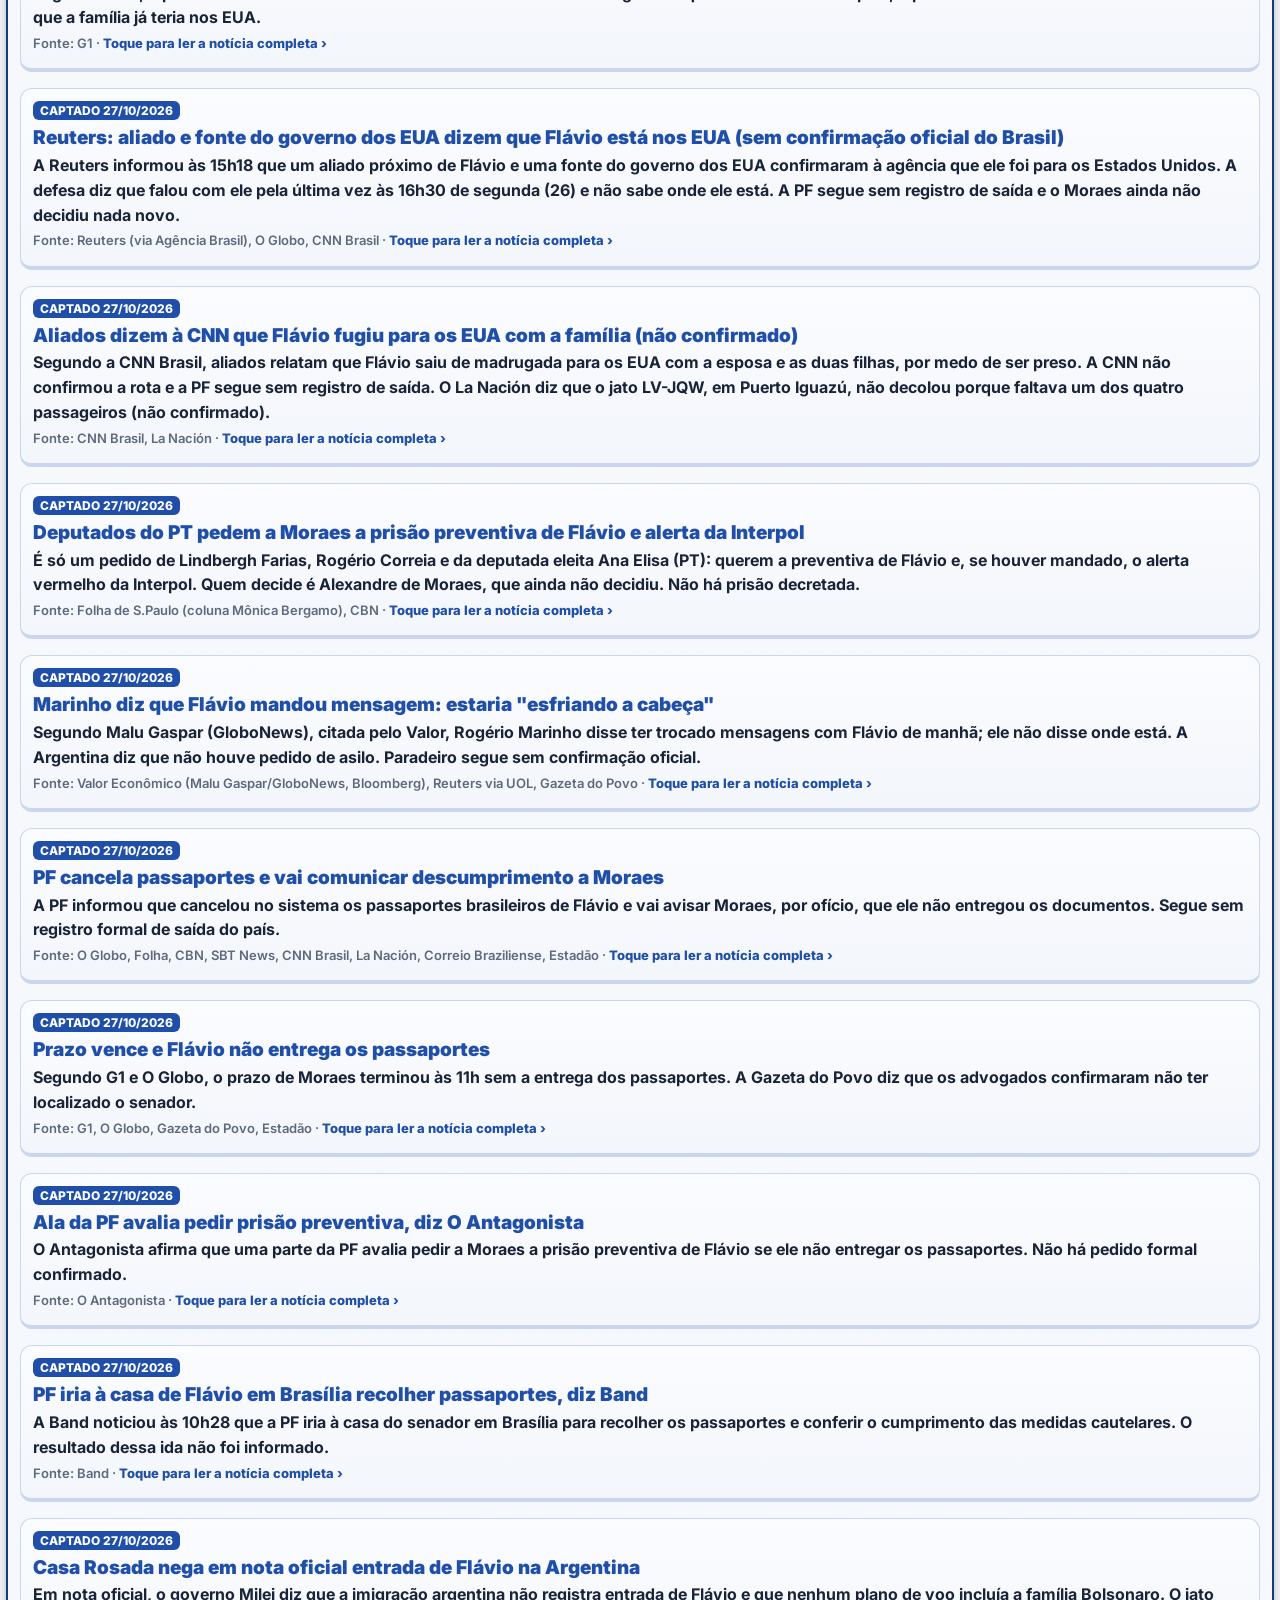
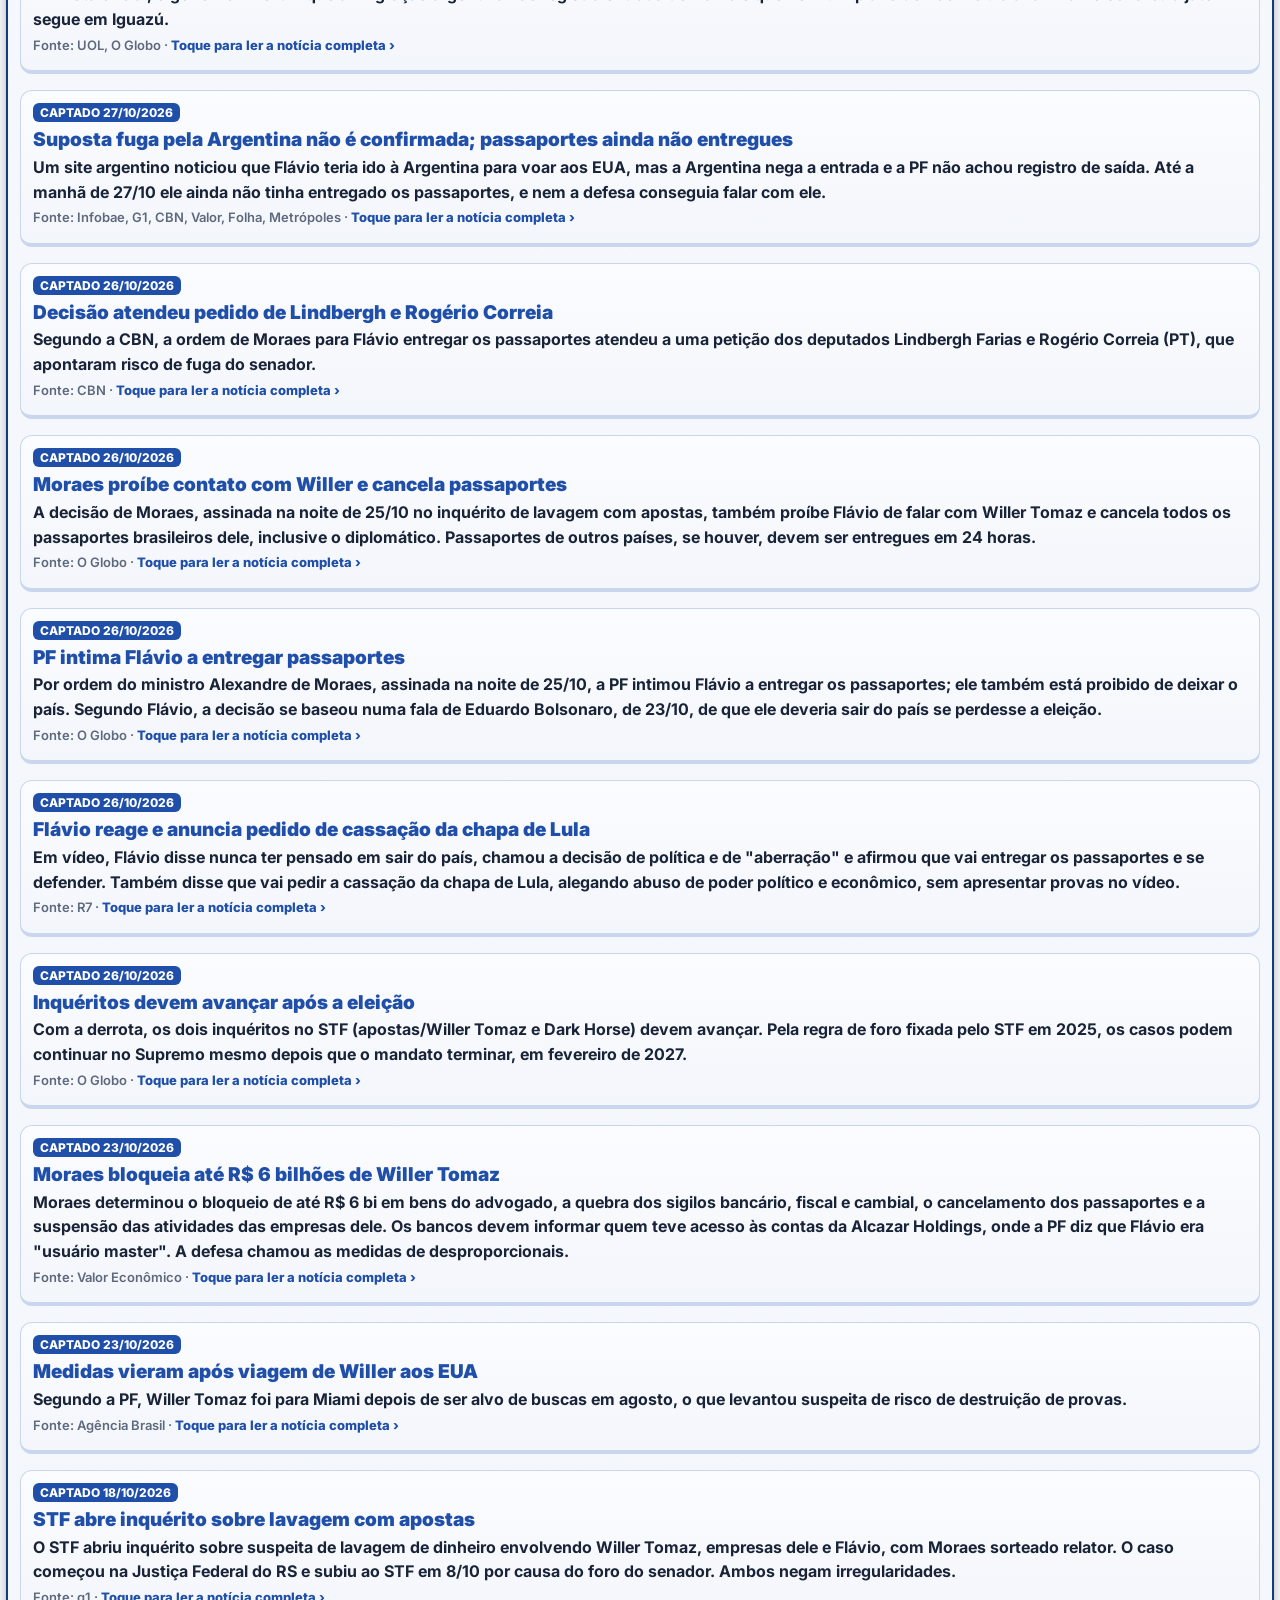
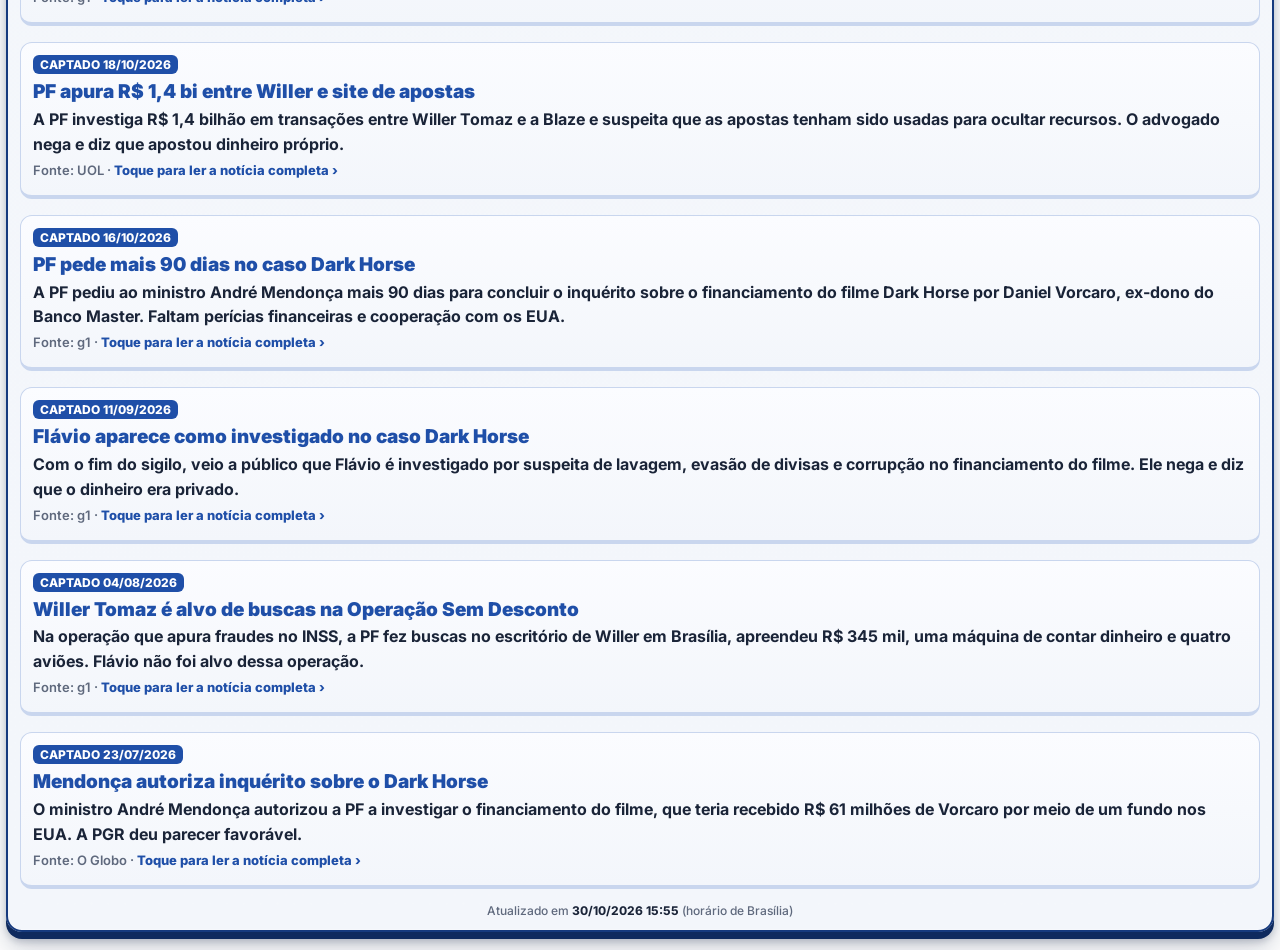
==== commit 22bc07e1: "menu novo proposta A, fundo branco celular" ====
--- a/index.html
+++ b/index.html
@@ -36,8 +36,24 @@
 <link rel="stylesheet" href="flavio.css?v=4">
 <link rel="stylesheet" href="ruas.css?v=1">
 <link rel="stylesheet" href="prefeitura.css?v=1">
-<link rel="stylesheet" href="inv.css?v=14">
-<style id="nav4">/* v7: 4 botões de 1º nível */nav.nav{grid-template-columns:repeat(4,1fr)!important;gap:5px!important}nav.nav a,nav.nav a:last-child:nth-child(odd){grid-column:auto!important;width:auto!important;justify-self:stretch!important;height:78px!important;min-height:78px!important;white-space:normal!important;font-size:clamp(10px,2.8vw,13px)!important;line-height:1.12;padding:5px 2px!important}nav.nav a small{white-space:normal!important;font-size:clamp(8px,2.2vw,10px)!important}nav.nav a .fb-ico{display:none}</style>
+<link rel="stylesheet" href="inv.css?v=16">
+<style id="nav4">/* Proposta A: cards grandes com gradiente */
+nav.nav{display:grid!important;grid-template-columns:1fr 1fr!important;gap:12px!important;background:transparent!important;box-shadow:none!important;border:0!important;padding:4px 6px 8px!important;border-radius:0!important;align-items:stretch!important}
+nav.nav a,nav.nav a.largo,nav.nav a.inteira,nav.nav a:last-child:nth-child(odd){grid-column:auto!important;width:auto!important;justify-self:stretch!important;position:relative;overflow:hidden!important;display:flex!important;flex-direction:column!important;align-items:flex-start!important;justify-content:flex-end!important;text-align:left!important;min-height:132px!important;height:auto!important;padding:16px 14px 14px!important;border-radius:20px!important;border:1px solid rgba(255,255,255,.28)!important;border-bottom-width:1px!important;color:#fff!important;text-decoration:none!important;font-weight:800!important;font-size:15px!important;line-height:1.15!important;white-space:normal!important;text-shadow:0 1px 2px rgba(0,0,0,.25)!important;box-shadow:0 10px 24px rgba(13,27,58,.2),0 2px 6px rgba(13,27,58,.1)!important;transform:none!important}
+nav.nav a::before{content:"";position:absolute;inset:0;background:radial-gradient(120% 80% at 0% 0%,rgba(255,255,255,.28),transparent 55%);pointer-events:none}
+nav.nav a.n1{background:linear-gradient(145deg,#2f6fe0 0%,#1a4fb0 48%,#0d357a 100%)!important}
+nav.nav a.n2{background:linear-gradient(145deg,#5b7cfa 0%,#3d4fc4 50%,#2a338f 100%)!important}
+nav.nav a.n3{background:linear-gradient(145deg,#00a3a8 0%,#0d7a8a 50%,#0a5566 100%)!important}
+nav.nav a.n4{background:linear-gradient(145deg,#f0a020 0%,#d97706 50%,#b45309 100%)!important}
+nav.nav a.atual{filter:brightness(1.08);box-shadow:0 12px 28px rgba(13,27,58,.28),0 0 0 2px rgba(255,255,255,.35)!important;transform:none!important;border-bottom-width:1px!important}
+nav.nav a:active{transform:translateY(2px)!important}
+nav.nav a .nav-ico{font-size:30px;line-height:1;margin-bottom:auto;position:relative;z-index:1;filter:drop-shadow(0 2px 4px rgba(0,0,0,.25))}
+nav.nav a .nav-lab{display:block;position:relative;z-index:1;margin-top:10px;font:800 15px/1.15 Inter,system-ui,sans-serif}
+nav.nav a small{display:block!important;position:relative;z-index:1;margin-top:4px;color:rgba(255,255,255,.9)!important;font:600 11.5px/1.3 Inter,system-ui,sans-serif!important;white-space:normal!important;text-shadow:none!important}
+nav.nav a small .ass-d{font-style:normal;background:none!important;-webkit-background-clip:unset!important;background-clip:unset!important;color:rgba(255,255,255,.95)!important;text-shadow:none!important}
+nav.nav a .fb-ico,nav.nav a .adpf-ico{display:none!important}
+nav.nav a .ponto{top:10px!important;right:10px!important;min-width:22px;height:22px;line-height:22px;font-size:14px;border-radius:11px;box-shadow:0 0 0 3px rgba(255,255,255,.45),0 4px 12px rgba(224,11,43,.5)!important}
+</style>
 <style id="vigiacab">.vg-cab{display:flex;align-items:center;justify-content:center;gap:10px;margin:8px 0 10px}.vg-cab img{width:44px;height:44px;border-radius:11px;box-shadow:0 4px 10px rgba(0,0,0,.35)}.vg-cab b{font:900 28px Inter,system-ui,sans-serif;letter-spacing:.5px;color:#0b2257;text-shadow:0 2px 0 #c98a00,0 4px 6px rgba(0,0,0,.25)}</style>
 <style id="sairbtn">.vg-cab{position:relative}.vg-sair{position:absolute;right:6px;top:50%;transform:translateY(-50%);background:linear-gradient(#ff5a5a,#c00);color:#fff;border:0;border-radius:14px;padding:11px 18px;font:800 18px Inter,system-ui,sans-serif;box-shadow:0 4px 0 #7a0000,0 6px 10px rgba(0,0,0,.35);cursor:pointer}.vg-sair:active{transform:translateY(calc(-50% + 3px));box-shadow:0 1px 0 #7a0000}#telaSair{position:fixed;inset:0;z-index:99999;background:#0b0f1a;color:#fff;display:flex;flex-direction:column;align-items:center;justify-content:center;text-align:center;padding:30px;font-family:Inter,system-ui,sans-serif}#telaSair h2{font-size:30px;margin:14px 0}#telaSair p{color:#cbd5e1;font-size:16px;max-width:420px;line-height:1.45}#telaSair small{margin-top:28px;color:#94a3b8}</style>
 </head>
@@ -45,7 +61,7 @@
 <div class="versao-app"><span class="relogio" id="relogio" title="Hora local · horário de Brasília">🕒 <b id="relogioH">--:--:--</b> <small>Brasília</small></span><span class="ver-txt">versão 1.7.33</span></div>
 <div class="vg-cab"><img src="icons/olho-logo.png?v=4" alt="" width="44" height="44"><b>Vigia</b><button class="vg-sair" id="btnSair" aria-label="Sair do app">⏻ Sair</button></div>
 <nav class="nav" id="nav">
-  <b class="ponto" id="pontoPesq" hidden style="display:none"></b><b class="ponto" id="pontoAnal" hidden style="display:none"></b><b class="ponto" id="pontoProx" hidden style="display:none"></b><b class="ponto" id="pontoConf" hidden style="display:none"></b><a href="#flavio" data-aba="flavio"><span class="fb-ico">🇧🇷</span>Flávio Bolsonaro<b class="ponto" id="pontoFlavio" hidden title="novidade no caso Flávio">!</b><small>× Alexandre de Moraes</small></a><a href="#adpf" data-aba="adpf"><img src="icons/balanca-192.png" alt="" class="adpf-ico">ADPF 1362<b class="ponto" id="pontoAdpf" hidden title="novidade na ADPF">!</b><small>PSD no STF</small></a><a href="#ruas" data-aba="ruas">Douglas Ruas<b class="ponto" id="pontoRuas" hidden title="novidade no caso Ruas">!</b><small><i class="ass-d">Assunto:</i> Ministério Público</small></a><a href="#prefeitura" data-aba="prefeitura">Prefeitura do Rio<b class="ponto" id="pontoPrefeitura" hidden title="novidade na Prefeitura do Rio">!</b><small>quem entrou e quem saiu</small></a>
+  <b class="ponto" id="pontoPesq" hidden style="display:none"></b><b class="ponto" id="pontoAnal" hidden style="display:none"></b><b class="ponto" id="pontoProx" hidden style="display:none"></b><b class="ponto" id="pontoConf" hidden style="display:none"></b><a href="#flavio" data-aba="flavio" class="nc n1"><span class="nav-ico" aria-hidden="true">🇧🇷</span><span class="nav-lab">Flávio Bolsonaro</span><b class="ponto" id="pontoFlavio" hidden title="novidade no caso Flávio">!</b><small>× Alexandre de Moraes</small></a><a href="#adpf" data-aba="adpf" class="nc n2"><span class="nav-ico" aria-hidden="true">⚖️</span><img src="icons/balanca-192.png" alt="" class="adpf-ico"><span class="nav-lab">ADPF 1362</span><b class="ponto" id="pontoAdpf" hidden title="novidade na ADPF">!</b><small>PSD no STF</small></a><a href="#ruas" data-aba="ruas" class="nc n3"><span class="nav-ico" aria-hidden="true">⚖️</span><span class="nav-lab">Douglas Ruas</span><b class="ponto" id="pontoRuas" hidden title="novidade no caso Ruas">!</b><small><i class="ass-d">Assunto:</i> Ministério Público</small></a><a href="#prefeitura" data-aba="prefeitura" class="nc n4"><span class="nav-ico" aria-hidden="true">🏛️</span><span class="nav-lab">Prefeitura do Rio</span><b class="ponto" id="pontoPrefeitura" hidden title="novidade na Prefeitura do Rio">!</b><small>quem entrou e quem saiu</small></a>
 </nav>
 <div class="inst" id="inst" hidden>
   <button class="inst-btn" id="btnInst">📲 Instalar app <small>ícone na tela do celular</small></button>
@@ -222,7 +238,7 @@
 <script src="flavio.js?v=10"></script>
 <script src="ruas.js?v=6"></script>
 <script src="prefeitura.js?v=1"></script>
-<script src="inv.js?v=3"></script>
+<script src="inv.js?v=4"></script>
 <div id="telaSair" hidden style="display:none"><img src="icons/olho-logo.png?v=4" width="72" height="72" alt="" style="border-radius:16px"><h2>App encerrado</h2><p><b>iPhone:</b> deslize de baixo para cima e arraste o Vigia para cima para fechar.<br><b>Android:</b> toque no botão de apps recentes e deslize o Vigia para fechar.</p><small>Toque na tela para voltar</small></div>
 <script>(function(){var b=document.getElementById('btnSair'),t=document.getElementById('telaSair');b.onclick=function(){try{window.close()}catch(e){}if(/Android/i.test(navigator.userAgent)){try{var n=history.length;if(n>1)history.go(-(n-1));setTimeout(function(){history.back()},150)}catch(e){}}setTimeout(function(){if(!window.closed){t.hidden=false;t.style.display='flex'}},300)};t.onclick=function(){t.hidden=true;t.style.display='none'}})();</script>
 </body>
--- a/inv.css
+++ b/inv.css
@@ -132,3 +132,156 @@
 body.inv .quadro{padding-left:10px!important;padding-right:10px!important}
 body.inv .vg-cab{padding:0 6px!important}
 body.inv .vg-sair{right:8px!important}
+
+
+/* ===== Proposta A: menu em cards (Fabio 30/10) ===== */
+body.inv nav.nav{display:grid!important;grid-template-columns:1fr 1fr!important;gap:12px!important;background:transparent!important;box-shadow:none!important;border:0!important;padding:4px 6px 10px!important;margin-left:6px!important;margin-right:6px!important;align-items:stretch!important}
+body.inv nav.nav a{height:auto!important;min-height:132px!important;margin:0!important;padding:16px 14px 14px!important;display:flex!important;flex-direction:column!important;align-items:flex-start!important;justify-content:flex-end!important;text-align:left!important;border-radius:20px!important;border:1px solid rgba(255,255,255,.28)!important;color:#fff!important;font-weight:800!important;text-shadow:0 1px 2px rgba(0,0,0,.25)!important;box-shadow:0 10px 24px rgba(0,0,0,.35),0 2px 6px rgba(0,0,0,.2)!important;overflow:hidden!important;line-height:1.15!important}
+body.inv nav.nav a.n1{background:linear-gradient(145deg,#2f6fe0 0%,#1a4fb0 48%,#0d357a 100%)!important;border-color:rgba(255,255,255,.28)!important}
+body.inv nav.nav a.n2{background:linear-gradient(145deg,#5b7cfa 0%,#3d4fc4 50%,#2a338f 100%)!important;border-color:rgba(255,255,255,.28)!important}
+body.inv nav.nav a.n3{background:linear-gradient(145deg,#00a3a8 0%,#0d7a8a 50%,#0a5566 100%)!important;border-color:rgba(255,255,255,.28)!important}
+body.inv nav.nav a.n4{background:linear-gradient(145deg,#f0a020 0%,#d97706 50%,#b45309 100%)!important;border-color:rgba(255,255,255,.28)!important}
+body.inv nav.nav a.atual{background:inherit!important;filter:brightness(1.1);box-shadow:0 12px 28px rgba(0,0,0,.45),0 0 0 2px rgba(255,255,255,.4)!important}
+body.inv nav.nav a.atual.n1{background:linear-gradient(145deg,#2f6fe0 0%,#1a4fb0 48%,#0d357a 100%)!important}
+body.inv nav.nav a.atual.n2{background:linear-gradient(145deg,#5b7cfa 0%,#3d4fc4 50%,#2a338f 100%)!important}
+body.inv nav.nav a.atual.n3{background:linear-gradient(145deg,#00a3a8 0%,#0d7a8a 50%,#0a5566 100%)!important}
+body.inv nav.nav a.atual.n4{background:linear-gradient(145deg,#f0a020 0%,#d97706 50%,#b45309 100%)!important}
+body.inv nav.nav a small{color:rgba(255,255,255,.92)!important}
+body.inv nav.nav a small .ass-d{background:none!important;-webkit-background-clip:unset!important;background-clip:unset!important;color:rgba(255,255,255,.95)!important;text-shadow:none!important}
+body.inv nav.nav a .nav-ico{font-size:30px;line-height:1;margin-bottom:auto;position:relative;z-index:1}
+body.inv nav.nav a .nav-lab{display:block;position:relative;z-index:1;margin-top:10px;font:800 15px/1.15 Inter,system-ui,sans-serif;color:#fff!important}
+body.inv nav.nav a .fb-ico,body.inv nav.nav a .adpf-ico{display:none!important}
+body.inv nav.nav a .ponto,body.inv .ponto:not([hidden]){top:10px!important;right:10px!important;background:#e00b2b!important;box-shadow:0 0 0 3px rgba(255,255,255,.45),0 4px 12px rgba(224,11,43,.55)!important}
+
+
+/* ===== Celular claro = visual do PC (pedido Fabio 30/10) ===== */
+body.inv{
+  --g0:#f4f7fc;--g1:#ffffff;--g2:#f3f6fb;--ln:#c9d6ee;--tx:#1a2438;--mu:#5f697d;
+  background:radial-gradient(ellipse 120% 80% at 50% 25%,#f4f7fc 0%,#e8eef8 55%,#d5deec 100%) fixed!important;
+  color:var(--tx)!important;
+  padding-left:0!important;padding-right:0!important;
+}
+body.inv .versao-app{background:transparent!important;color:#5f697d!important;font-family:Inter,system-ui,sans-serif!important}
+body.inv .versao-app *{color:inherit!important}
+body.inv .versao-app .ver-txt{color:#5f697d!important}
+body.inv .vg-cab{flex-direction:row!important;align-items:center;justify-content:center;gap:10px;margin:8px 0 10px;position:relative;padding:0 6px!important}
+body.inv .vg-cab img{display:inline-block!important;width:44px;height:44px;border-radius:11px;box-shadow:0 4px 10px rgba(0,0,0,.25)}
+body.inv .inv-cam{display:none!important}
+body.inv .vg-cab b{
+  font:900 28px Inter,system-ui,sans-serif!important;letter-spacing:.5px!important;
+  color:#0b2257!important;
+  text-shadow:0 2px 0 #c98a00,0 4px 6px rgba(0,0,0,.25)!important;text-align:center
+}
+body.inv .vg-cab b small{display:none!important}
+body.inv .vg-sair{
+  position:absolute;top:50%!important;right:8px!important;transform:translateY(-50%)!important;
+  background:linear-gradient(180deg,#ff6b6b 0%,#e01b1b 50%,#a80000 100%)!important;
+  color:#fff!important;border:2px solid #ff9a9a!important;border-bottom:4px solid #6e0000!important;
+  border-radius:13px!important;box-shadow:0 4px 0 #5a0000,0 7px 12px rgba(0,0,0,.35),inset 0 2px 0 rgba(255,255,255,.4)!important;
+  font:900 16px Inter,system-ui,sans-serif!important;letter-spacing:.02em;padding:9px 15px!important;
+  text-shadow:0 2px 0 #6e0000
+}
+body.inv .vg-sair:active{transform:translateY(calc(-50% + 2px))!important}
+
+/* conteúdo: caixas claras como no PC */
+body.inv .quadro{
+  background:linear-gradient(180deg,#ffffff 0%,#f3f6fb 100%)!important;
+  border:2px solid #163a7e!important;border-radius:16px!important;
+  box-shadow:inset 0 2px 0 #fff,0 7px 0 #0f2a5e,0 10px 6px rgba(10,25,60,.18),0 18px 28px rgba(10,25,60,.2)!important;
+  color:#1a2438!important;padding-left:12px!important;padding-right:12px!important
+}
+body.inv .quadro h1{color:#0b2257!important;text-shadow:0 1px 0 #fff,0 2px 0 #c6d3ea,0 3px 4px rgba(15,42,94,.25)!important}
+body.inv .quadro h2.tit{
+  font:900 clamp(18px,5.2vw,24px) Inter,system-ui,sans-serif!important;letter-spacing:0!important;text-transform:none!important;
+  color:var(--azul,#1f4fa8)!important;background:transparent!important;border:0!important;border-bottom:0!important;
+  box-shadow:none!important;text-align:center!important;padding:14px 0 6px!important;
+  text-shadow:0 1px 0 #fff,0 2px 0 #c9d6ee,0 3px 4px rgba(31,79,168,.2)!important
+}
+body.inv .fb-topo,body.inv .rs-topo,body.inv .ad-topo,body.inv .pf-topo,body.inv #aba-adpf>div:first-child,
+body.inv .adpf-topo{
+  background:transparent!important;border:0!important;box-shadow:none!important;color:#1a2438!important;border-radius:0!important
+}
+body.inv .fb-logo,body.inv .rs-logo,body.inv .pf-logo{display:flex!important;filter:none!important;opacity:1!important}
+body.inv .fb-contra,body.inv .rs-contra,body.inv .pf-contra{color:#c8102e!important;background:transparent!important;border:0!important}
+body.inv .fb-assunto,body.inv .rs-assunto,body.inv .pf-assunto{
+  color:#5b4300!important;background:#fff8e6!important;border:1.5px solid #f0d48a!important;border-bottom-width:4px!important;border-radius:12px!important;box-shadow:none!important
+}
+body.inv .fb-assunto b,body.inv .rs-assunto b,body.inv .pf-assunto b{
+  background:none!important;-webkit-background-clip:unset!important;background-clip:unset!important;color:#b45309!important;text-shadow:none!important
+}
+body.inv .subt,body.inv .nota,body.inv .cdt{color:#5f697d!important;background:transparent!important}
+body.inv .contagem,body.inv .st{color:#1a2438!important}
+body.inv .cd,body.inv .fbst,body.inv .rsst,body.inv .adst,body.inv .pfst,
+body.inv .fbcd,body.inv .rscd,body.inv .adcd,body.inv .pfcd{
+  background:linear-gradient(180deg,#fbfcff,#f3f6fb)!important;
+  border:1.5px solid #c9d6ee!important;border-bottom-width:4px!important;
+  border-radius:12px!important;color:#1a2438!important;
+  box-shadow:none!important
+}
+body.inv .fbcd:before,body.inv .rscd:before,body.inv .adcd:before,body.inv .pfcd:before,
+body.inv .fbcd:after,body.inv .rscd:after,body.inv .adcd:after,body.inv .pfcd:after{display:none!important;content:none!important}
+body.inv #fbLin:before,body.inv #rsLin:before,body.inv #adAnd:before,body.inv #ad2t:before,
+body.inv #pfLin:before{display:none!important;content:none!important}
+body.inv #fbLin,body.inv #rsLin,body.inv #adAnd,body.inv #ad2t,body.inv #pfLin{padding-left:0!important}
+body.inv .cd *,body.inv .fbst *,body.inv .rsst *,body.inv .adst *,body.inv .pfst *{color:inherit}
+body.inv .cd h3,body.inv .fbcd h3,body.inv .rscd h3,body.inv .adcd h3,body.inv .pfcd h3{
+  background:none!important;-webkit-background-clip:unset!important;background-clip:unset!important;
+  color:var(--azul,#1f4fa8)!important;text-shadow:none!important;font-weight:900!important
+}
+body.inv .cd .v,body.inv .cd .k,body.inv .cd p,body.inv .cd li{color:#1a2438!important}
+body.inv .cd a,body.inv .fb-ler{color:var(--azul,#1f4fa8)!important}
+body.inv .fbst b,body.inv .rsst b,body.inv .adst b,body.inv .pfst b,body.inv .st b{color:#b45309!important}
+body.inv .cd .dt{
+  font:800 12px Inter,system-ui,sans-serif!important;letter-spacing:0!important;
+  background:var(--azul,#1f4fa8)!important;color:#fff!important;border-radius:6px!important;padding:2px 7px!important
+}
+body.inv .adnovo .dt{background:#c8102e!important;color:#fff!important}
+body.inv .adnovo:before{display:none!important}
+body.inv .nov-flash{outline:3px solid #e00b2b!important;outline-offset:3px;box-shadow:0 0 0 6px rgba(224,11,43,.25)!important;background:#fff5f6!important}
+body.inv .rod{color:#5f697d!important;background:transparent!important;font-family:Inter,system-ui,sans-serif!important;font-size:12px!important}
+body.inv .rod b{color:#1a2438!important}
+body.inv .inst-btn{background:linear-gradient(180deg,#ffffff,#e8eef9)!important;color:#0b2257!important;border:1.5px solid #6f7f9c!important;box-shadow:0 3px 0 #5a6a88!important}
+body.inv .inst-btn small{color:#5f697d!important}
+body.inv .inst-x{color:#5f697d!important;background:transparent!important}
+body.inv .nt-fundo{background:rgba(10,20,45,.55)!important}
+body.inv .nt-caixa{background:#fbfcff!important;color:#1a2438!important;border-radius:16px!important;box-shadow:0 12px 40px rgba(0,0,0,.35)!important}
+body.inv .nt-caixa h3{color:var(--azul,#1f4fa8)!important}
+body.inv .nt-caixa .dt{background:var(--azul,#1f4fa8)!important;color:#fff!important;font:800 12px Inter,system-ui,sans-serif!important}
+body.inv .nt-caixa .nt-txt p{color:#1a2438!important}
+body.inv .nt-caixa .nota{color:#5f697d!important;border-top:1px dashed #c9d6ee;font-family:Inter,system-ui,sans-serif}
+body.inv .nt-caixa .nota a{color:var(--azul,#1f4fa8)!important}
+body.inv .nt-novo{background:#e00b2b!important;color:#fff!important;border:0!important;transform:none;font:900 11px Inter,system-ui,sans-serif!important;letter-spacing:0;border-radius:6px;padding:2px 6px}
+body.inv .nt-x{color:var(--azul,#1f4fa8)!important;background:#e8eef9!important}
+body.inv:not(.pc) .adpf-topo .adpf-ext{
+  background:none!important;-webkit-background-clip:unset!important;background-clip:unset!important;
+  color:#5b4300!important;text-shadow:none!important;font-weight:700!important
+}
+body.inv .adfx.lida .adfx-txt{background:#fff5f6!important;color:#1a2438!important}
+
+/* Proposta A: cards coloridos no menu (reafirma após o claro) */
+body.inv nav.nav{display:grid!important;grid-template-columns:1fr 1fr!important;gap:12px!important;background:transparent!important;box-shadow:none!important;border:0!important;padding:4px 6px 10px!important;margin-left:6px!important;margin-right:6px!important}
+body.inv nav.nav a{
+  height:auto!important;min-height:132px!important;margin:0!important;padding:16px 14px 14px!important;
+  display:flex!important;flex-direction:column!important;align-items:flex-start!important;justify-content:flex-end!important;
+  text-align:left!important;border-radius:20px!important;border:1px solid rgba(255,255,255,.35)!important;
+  color:#fff!important;font-weight:800!important;text-shadow:0 1px 2px rgba(0,0,0,.25)!important;
+  box-shadow:0 10px 24px rgba(13,27,58,.18),0 2px 6px rgba(13,27,58,.1)!important;overflow:hidden!important
+}
+body.inv nav.nav a.n1{background:linear-gradient(145deg,#2f6fe0 0%,#1a4fb0 48%,#0d357a 100%)!important}
+body.inv nav.nav a.n2{background:linear-gradient(145deg,#5b7cfa 0%,#3d4fc4 50%,#2a338f 100%)!important}
+body.inv nav.nav a.n3{background:linear-gradient(145deg,#00a3a8 0%,#0d7a8a 50%,#0a5566 100%)!important}
+body.inv nav.nav a.n4{background:linear-gradient(145deg,#f0a020 0%,#d97706 50%,#b45309 100%)!important}
+body.inv nav.nav a.atual{filter:brightness(1.08);box-shadow:0 12px 28px rgba(13,27,58,.22),0 0 0 2px rgba(31,79,168,.35)!important}
+body.inv nav.nav a.atual.n1{background:linear-gradient(145deg,#2f6fe0 0%,#1a4fb0 48%,#0d357a 100%)!important}
+body.inv nav.nav a.atual.n2{background:linear-gradient(145deg,#5b7cfa 0%,#3d4fc4 50%,#2a338f 100%)!important}
+body.inv nav.nav a.atual.n3{background:linear-gradient(145deg,#00a3a8 0%,#0d7a8a 50%,#0a5566 100%)!important}
+body.inv nav.nav a.atual.n4{background:linear-gradient(145deg,#f0a020 0%,#d97706 50%,#b45309 100%)!important}
+body.inv nav.nav a small{color:rgba(255,255,255,.92)!important}
+body.inv nav.nav a small .ass-d{background:none!important;-webkit-background-clip:unset!important;background-clip:unset!important;color:rgba(255,255,255,.95)!important;text-shadow:none!important}
+body.inv nav.nav a .nav-lab{color:#fff!important}
+body.inv nav.nav a .nav-ico{font-size:30px;line-height:1;margin-bottom:auto;position:relative;z-index:1}
+body.inv nav.nav a .fb-ico,body.inv nav.nav a .adpf-ico{display:none!important}
+body.inv nav.nav a .ponto,body.inv .ponto:not([hidden]){
+  top:10px!important;right:10px!important;background:#e00b2b!important;
+  box-shadow:0 0 0 3px rgba(255,255,255,.55),0 4px 12px rgba(224,11,43,.5)!important;color:#fff!important
+}
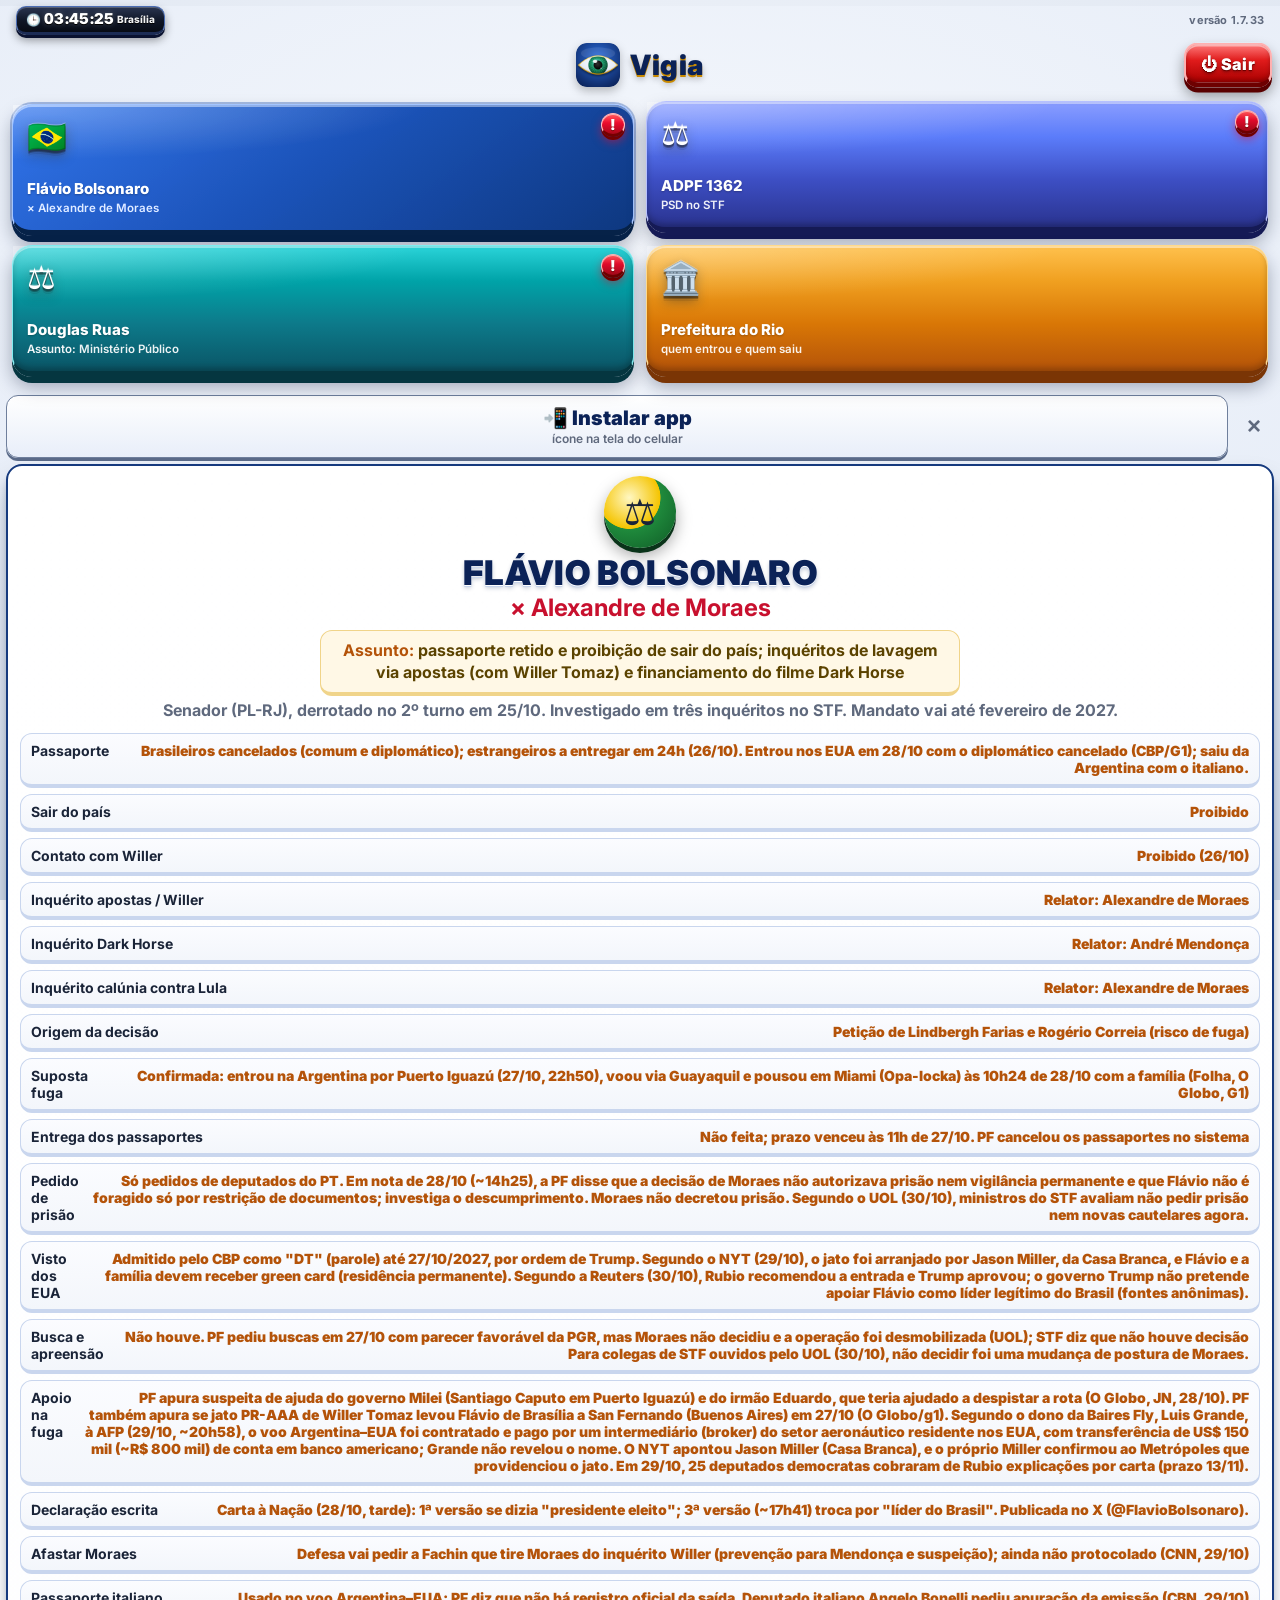
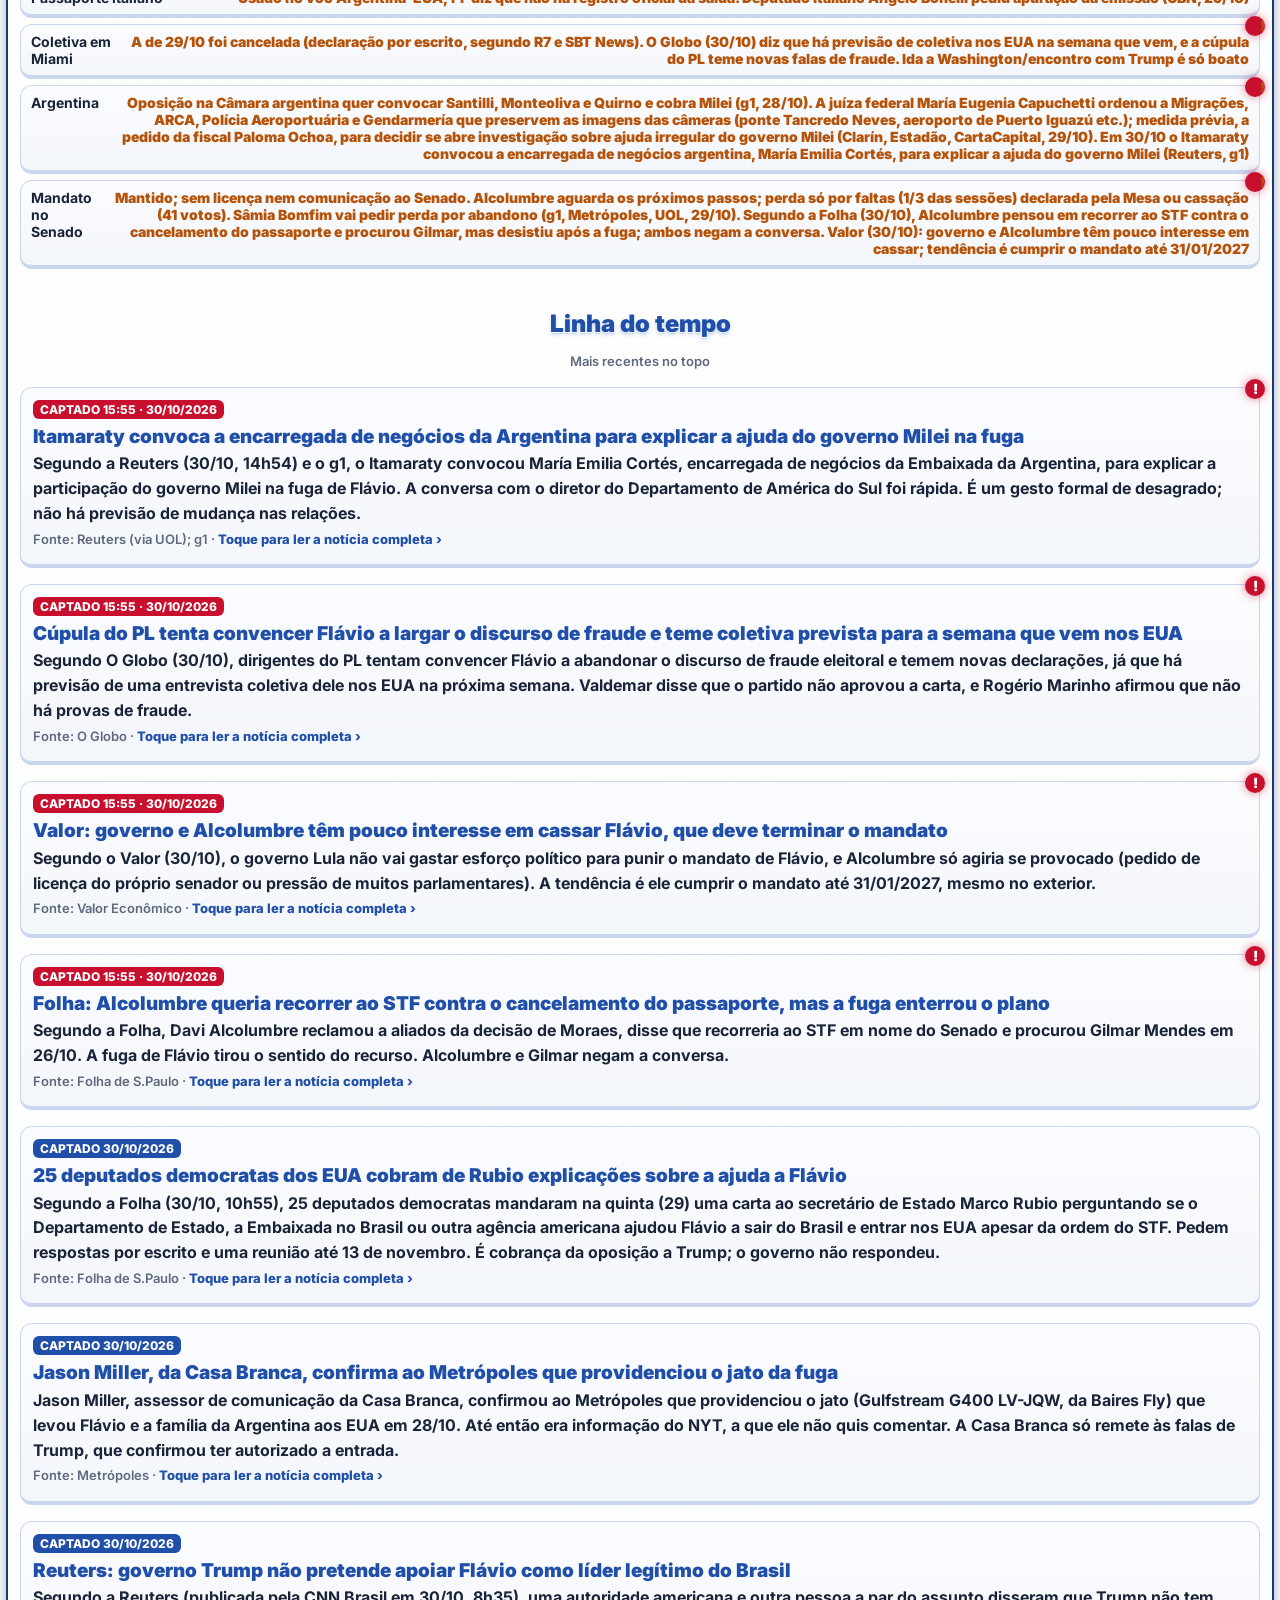
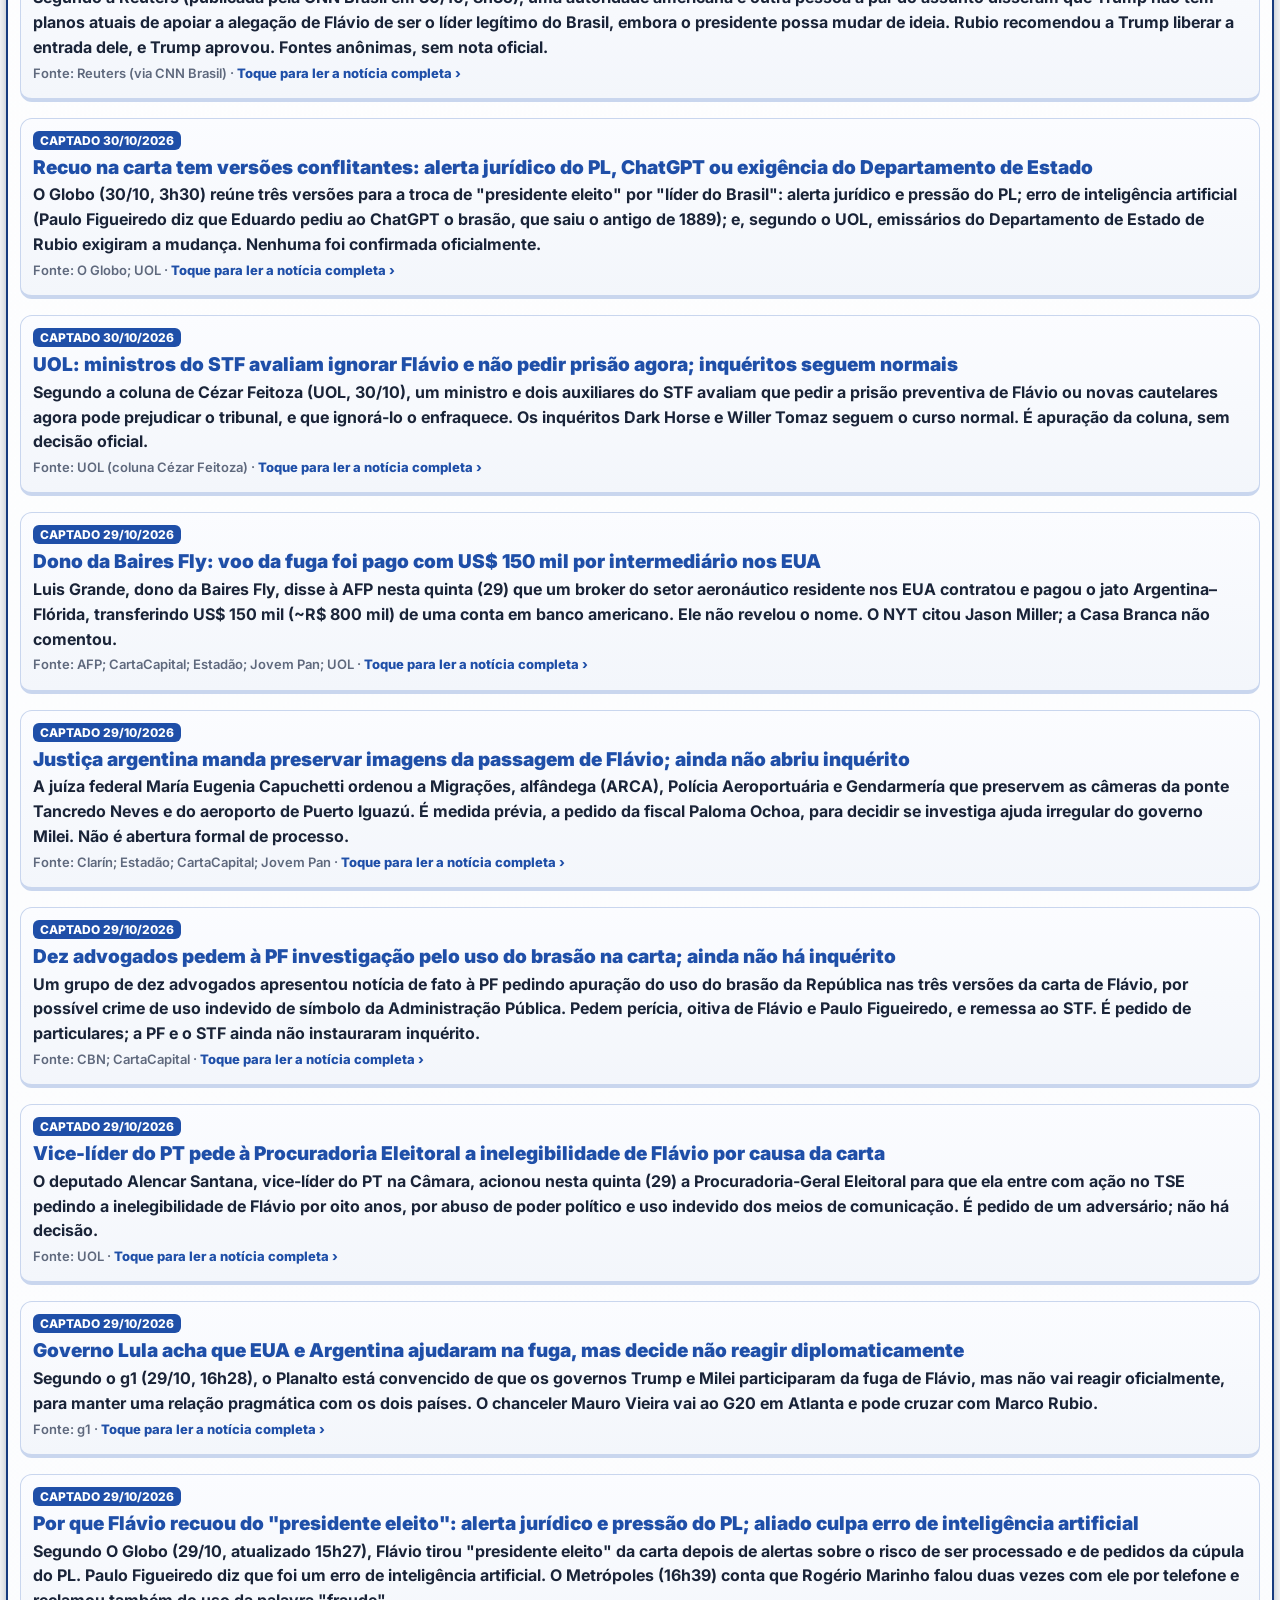
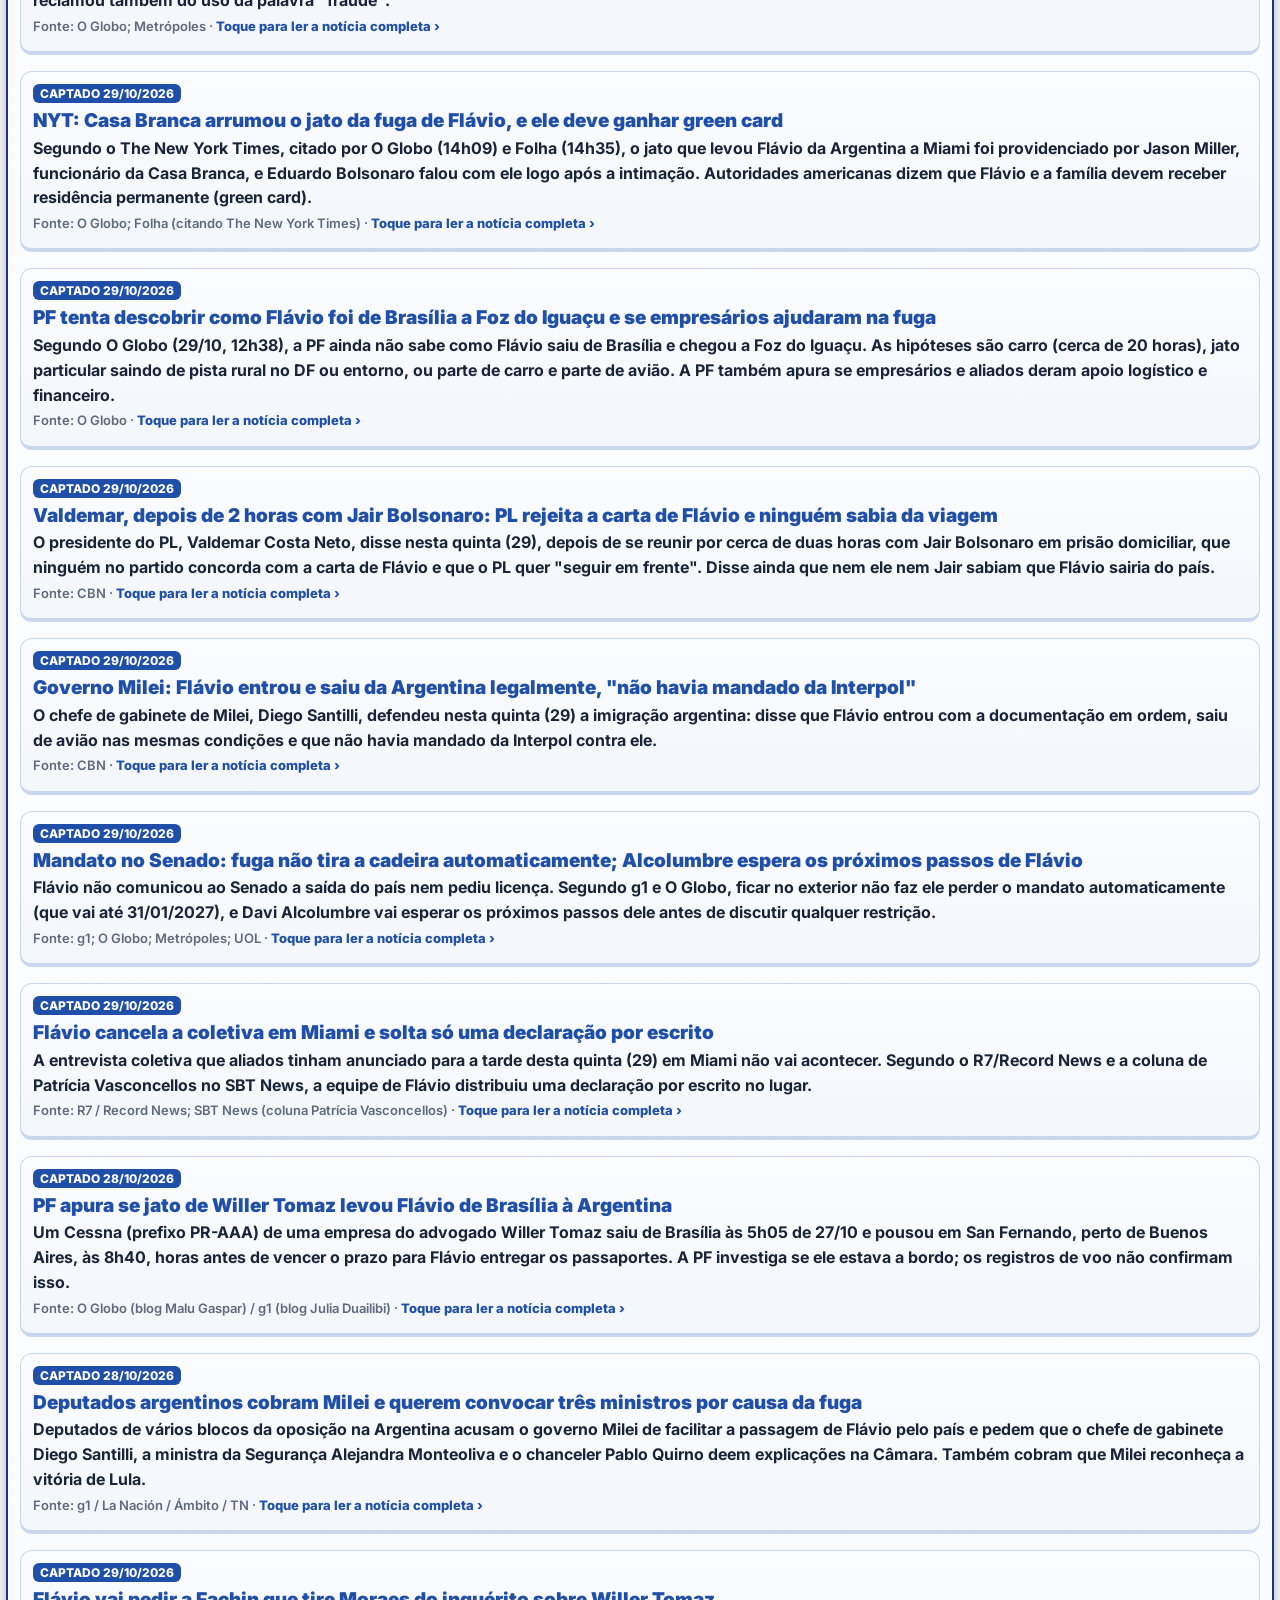
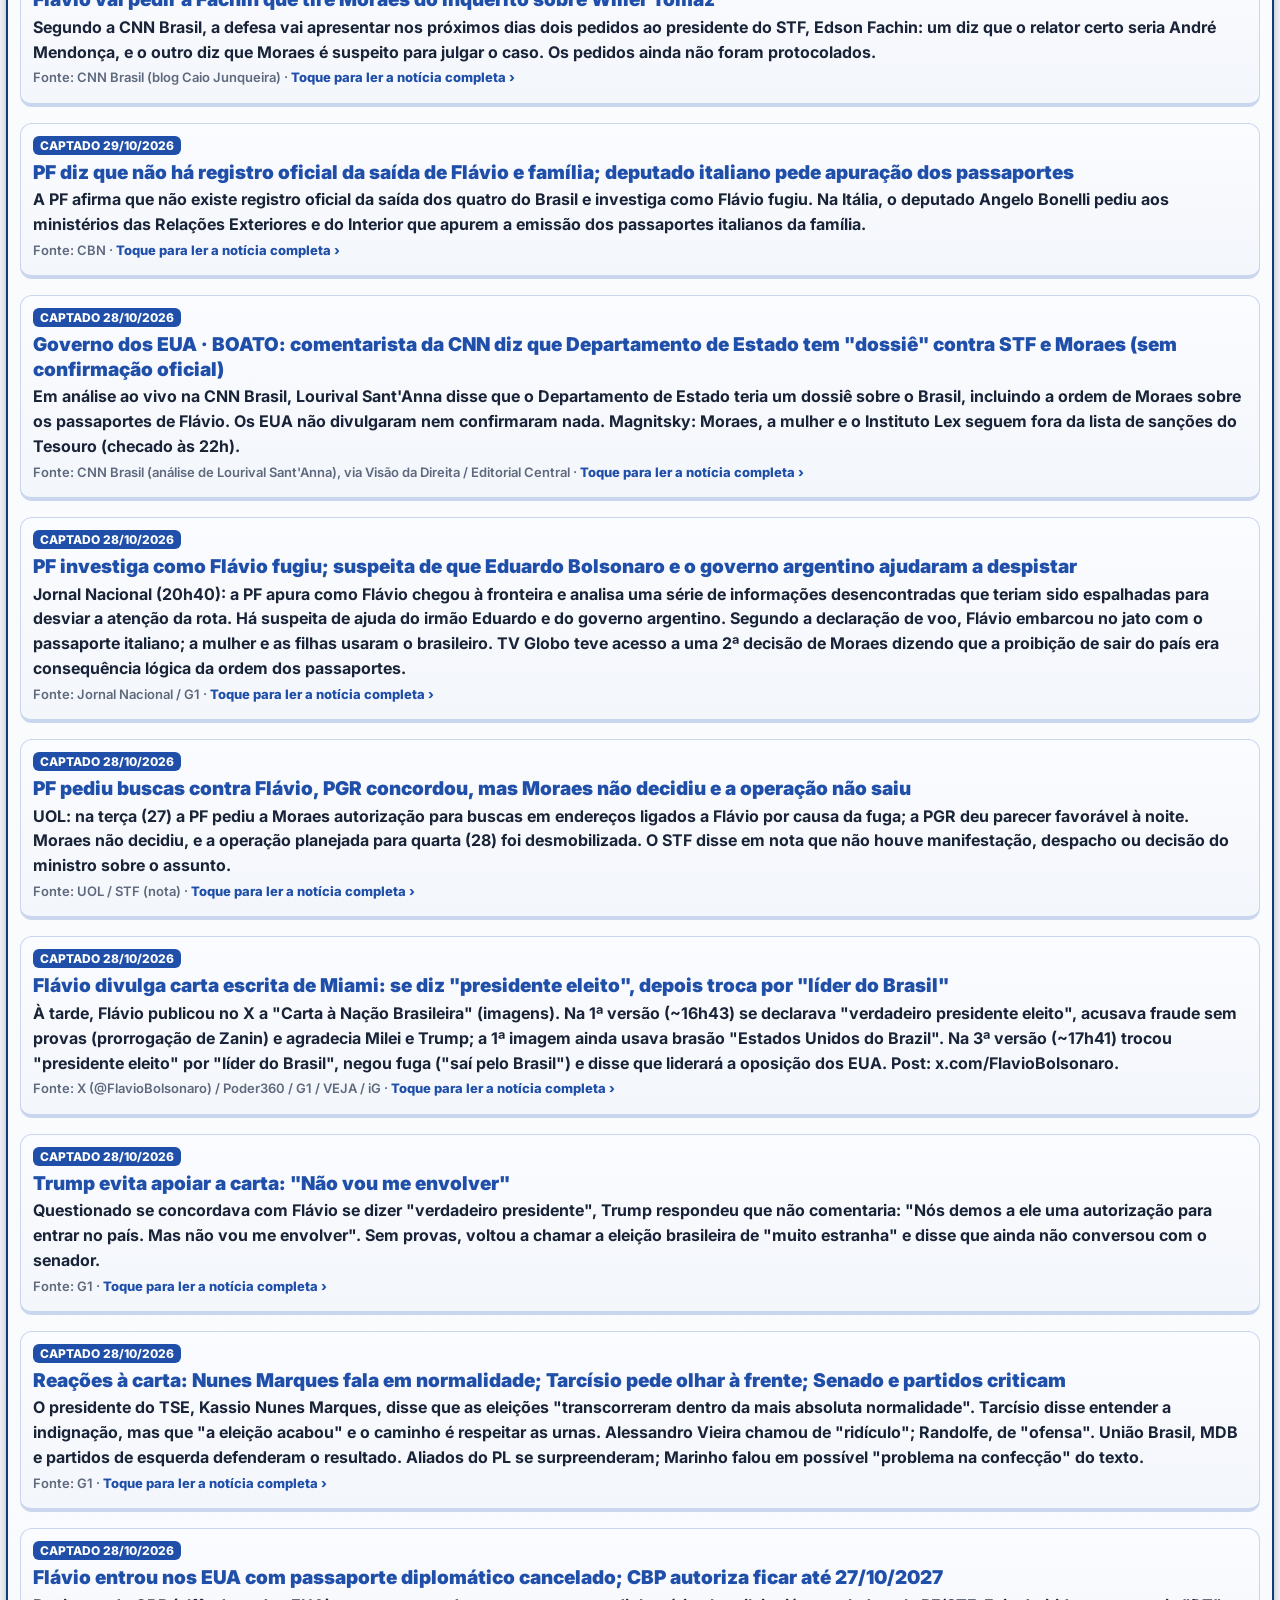
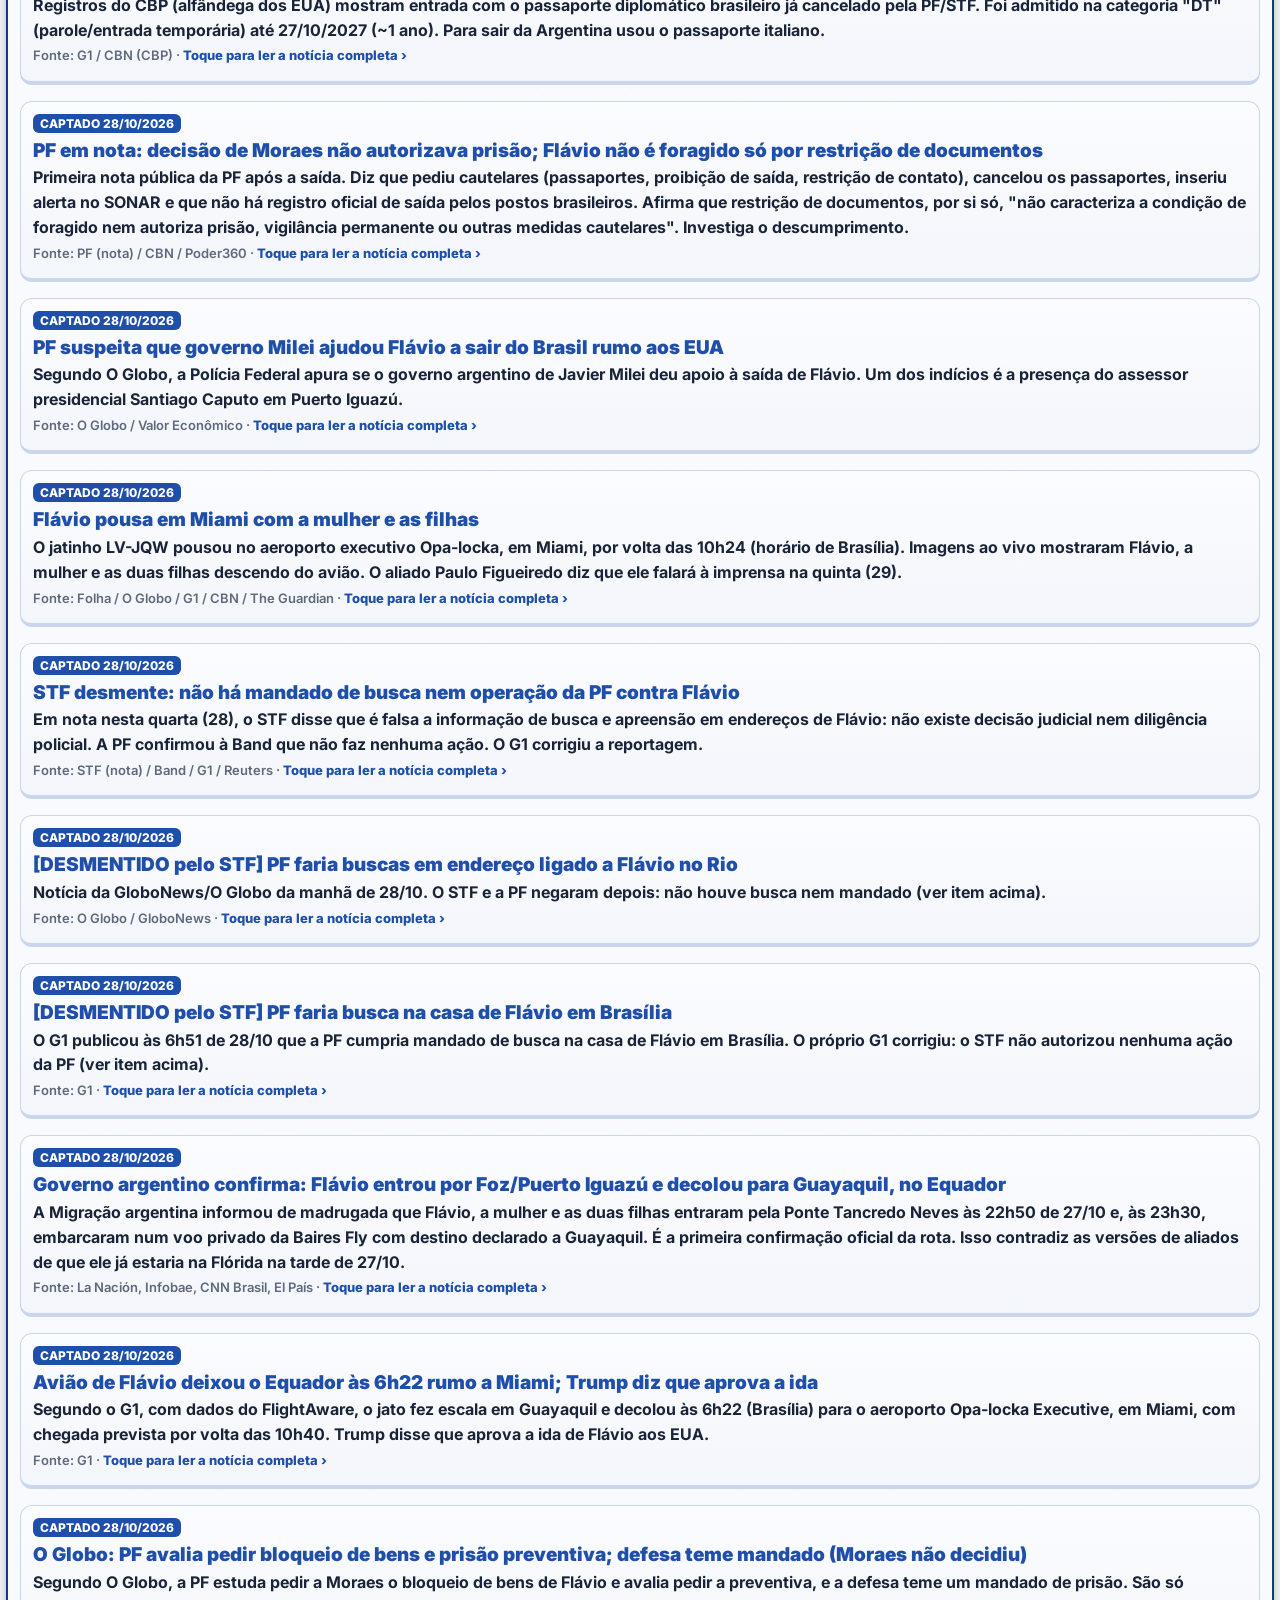
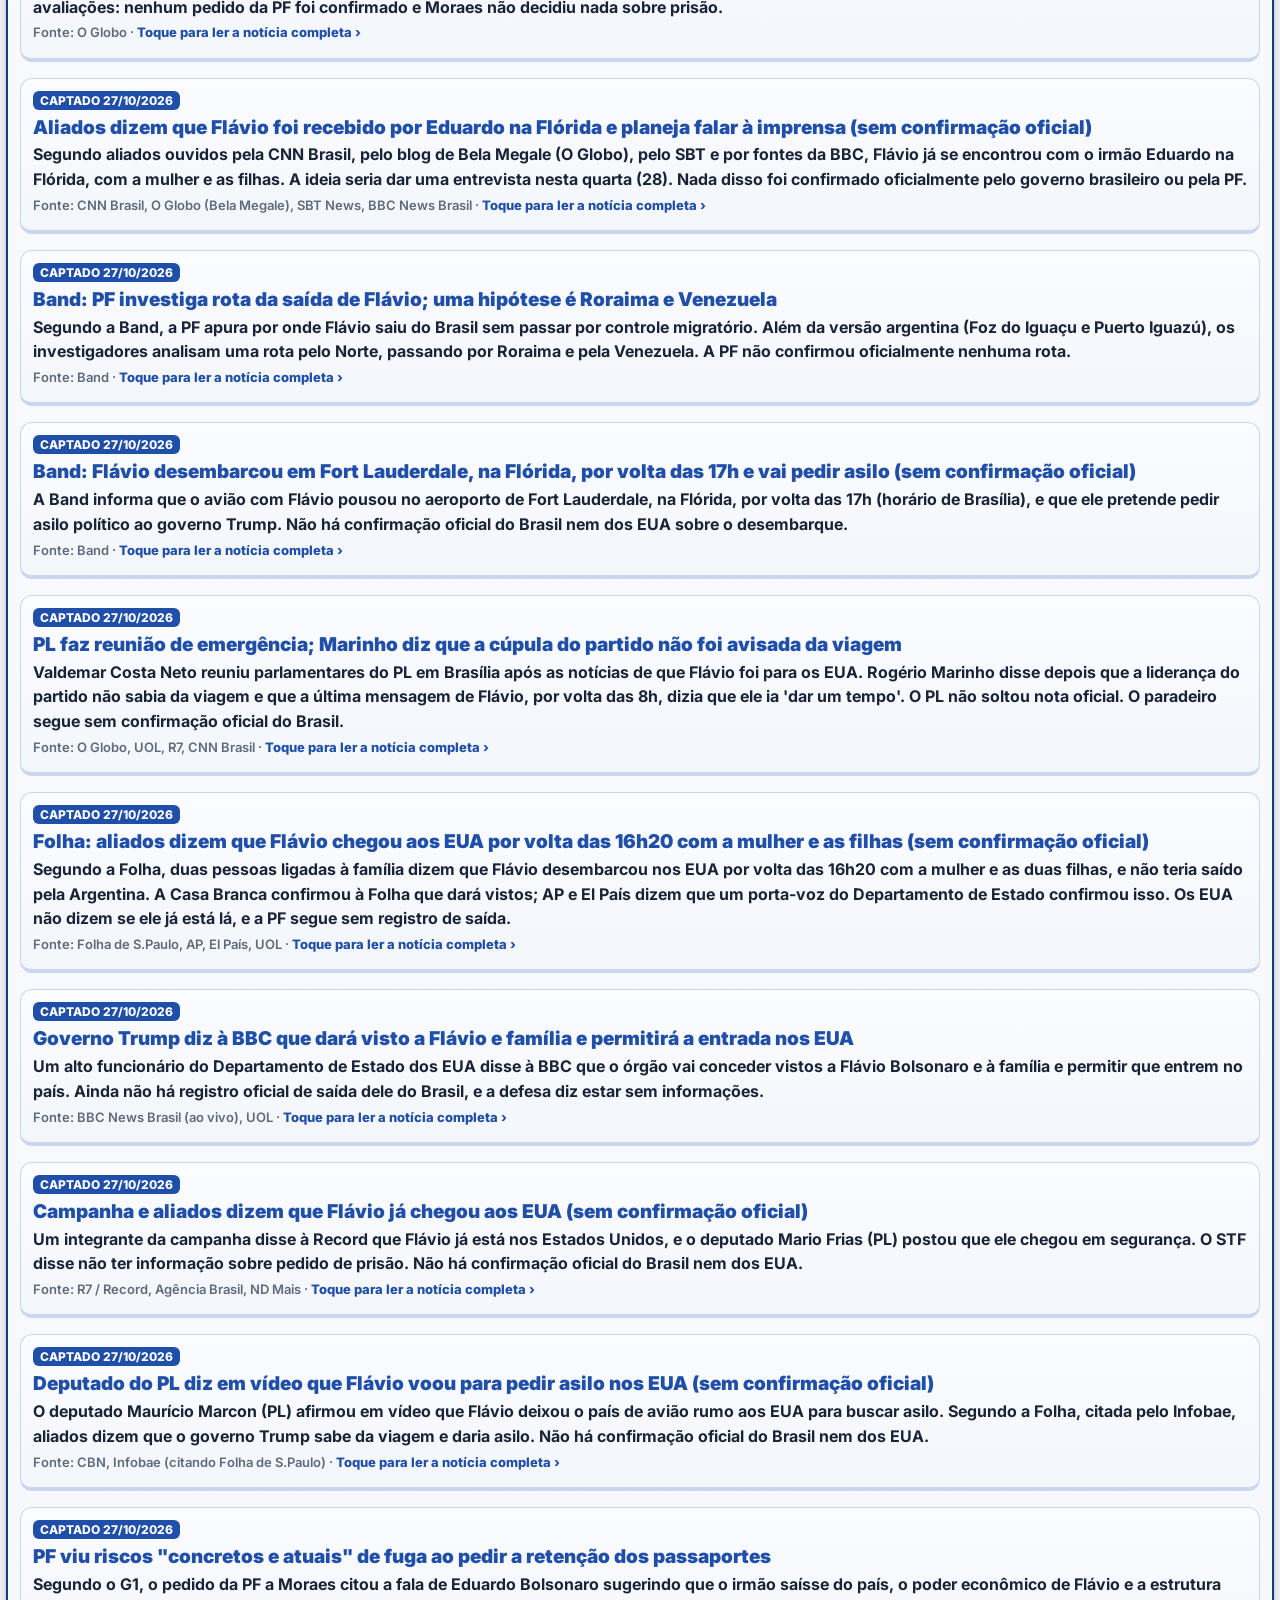
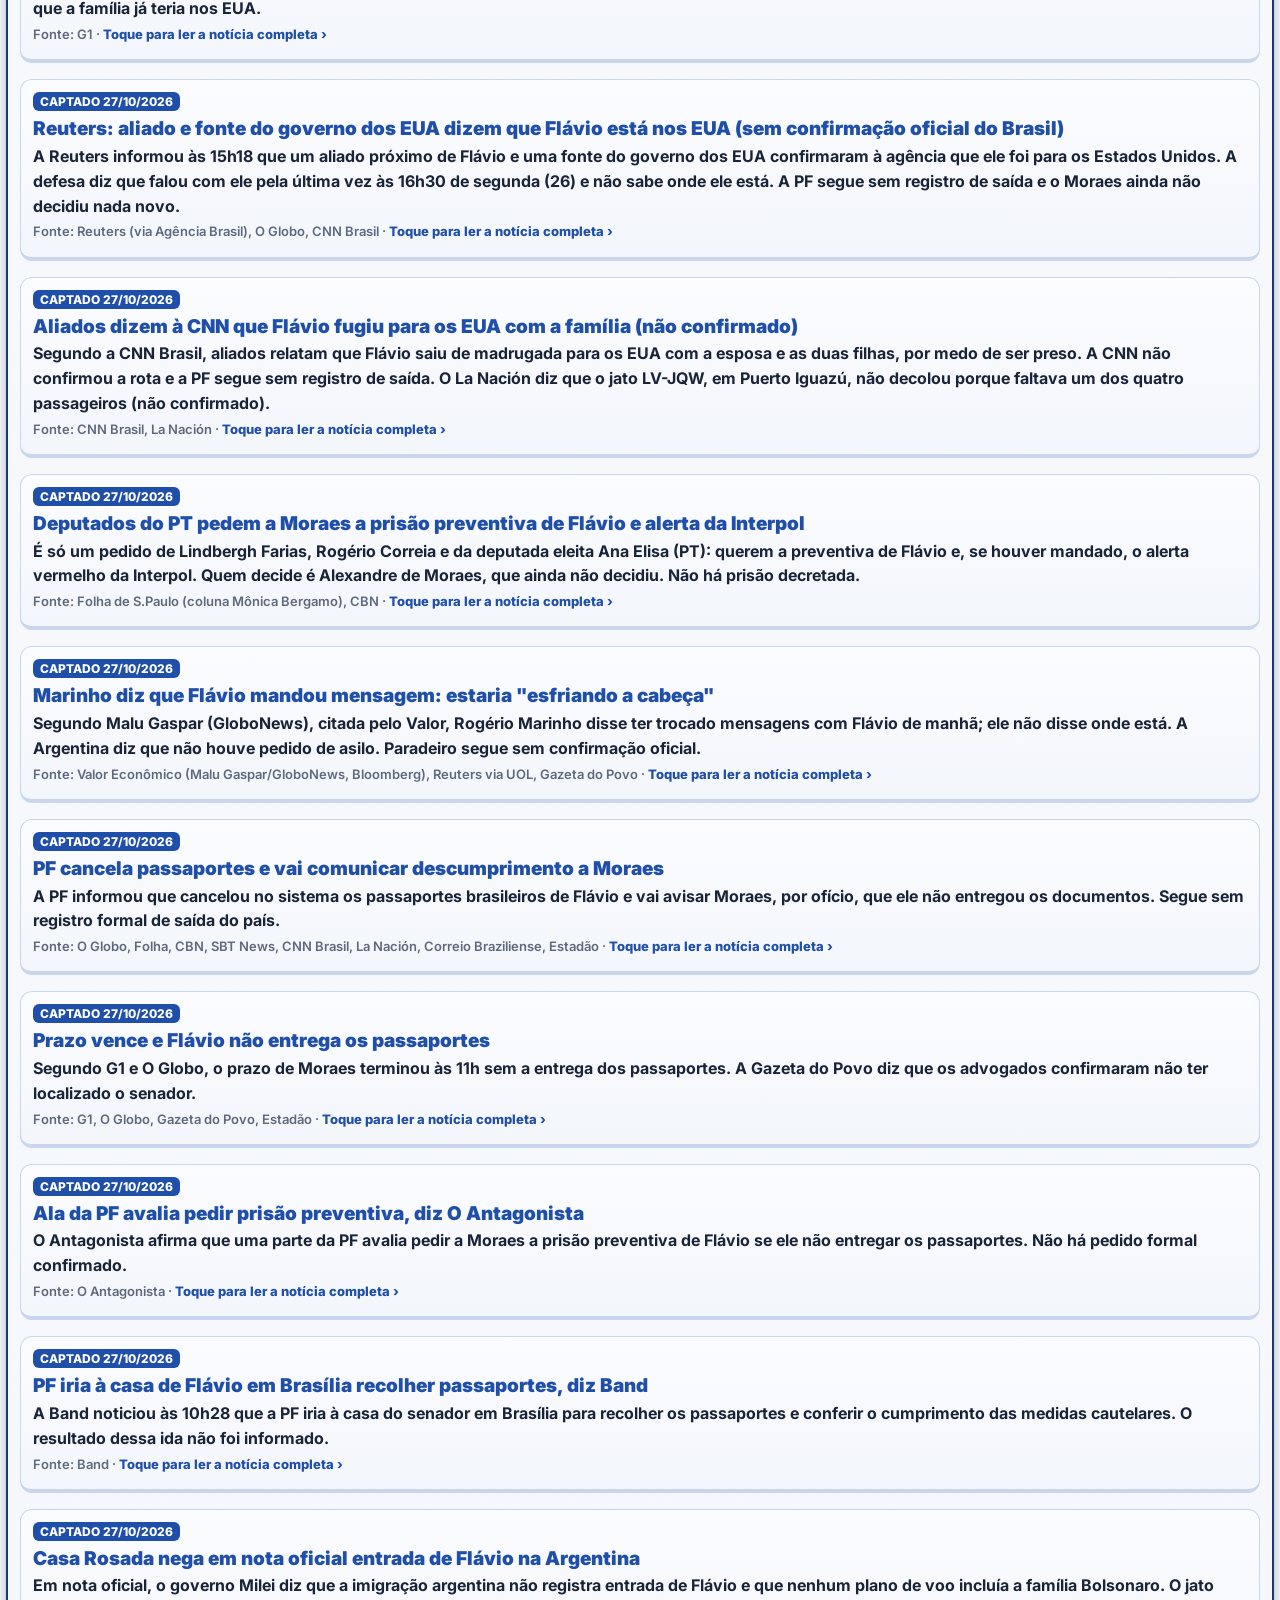
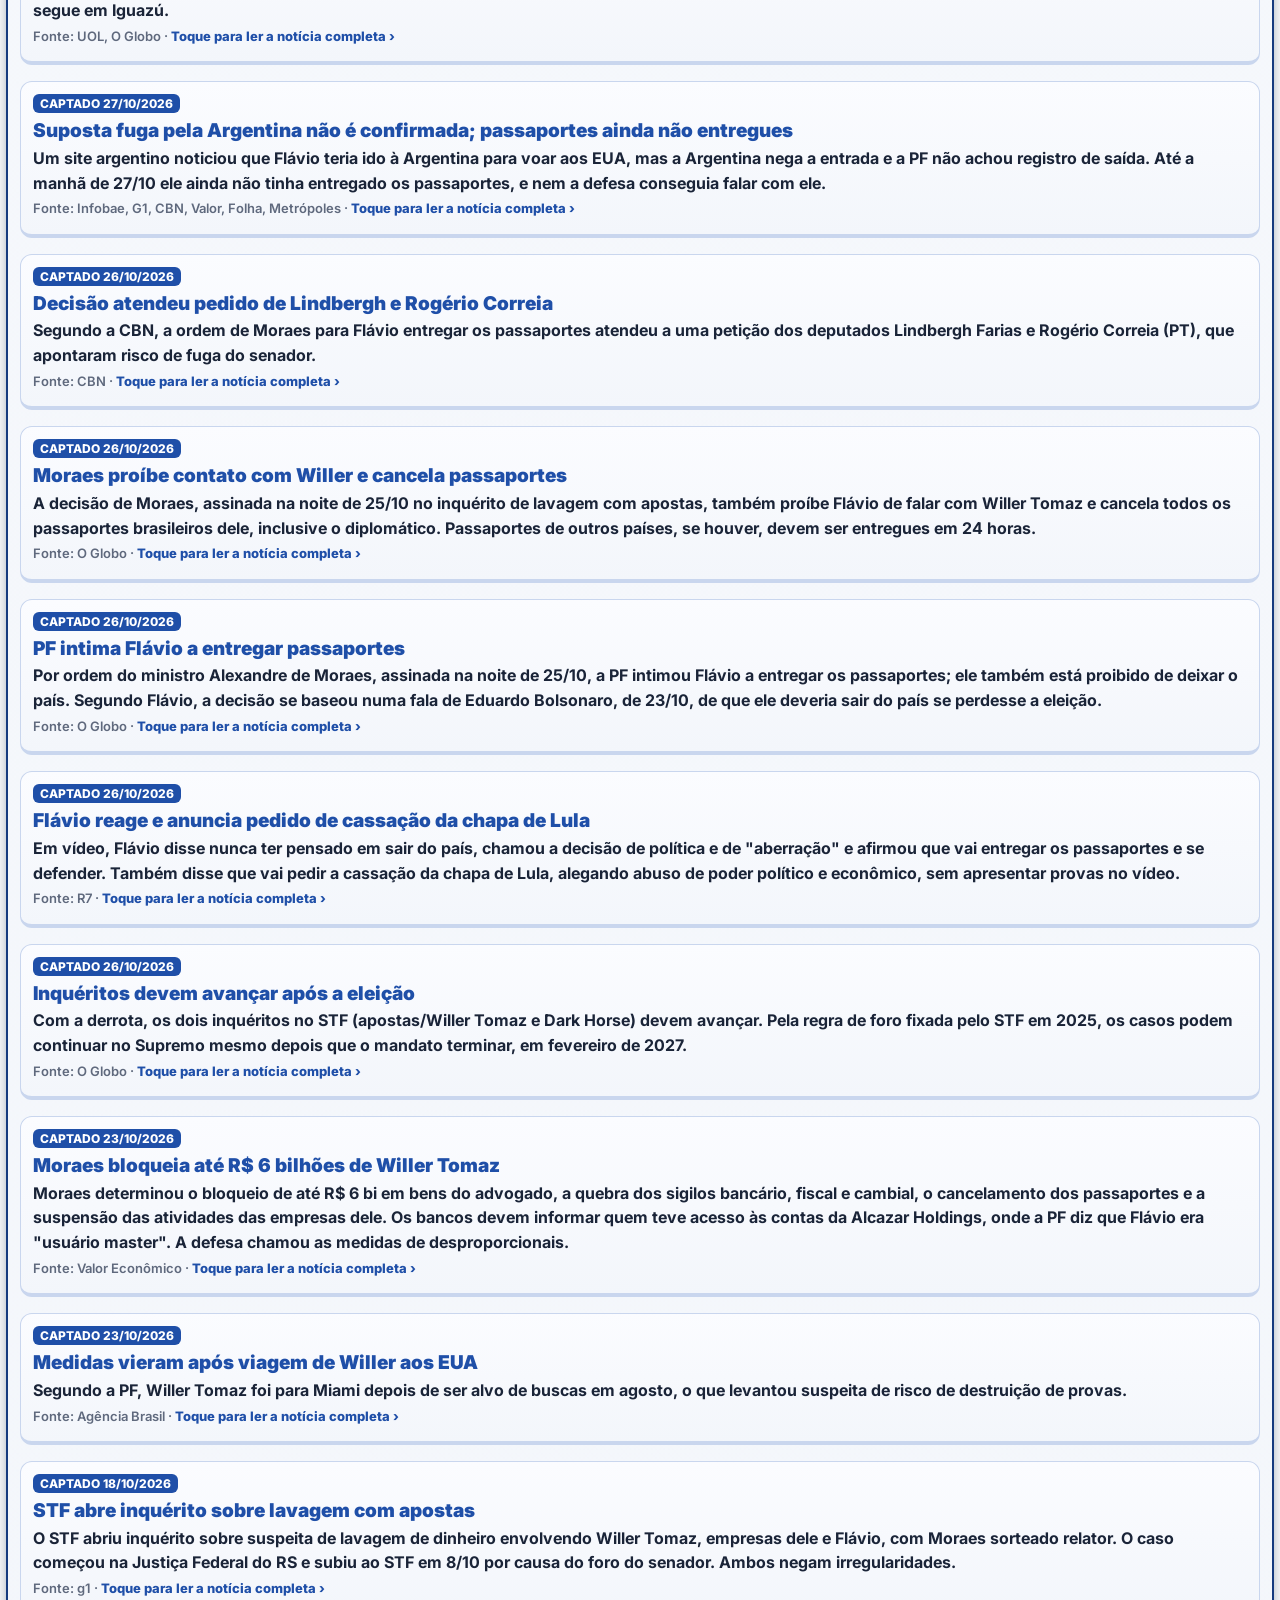
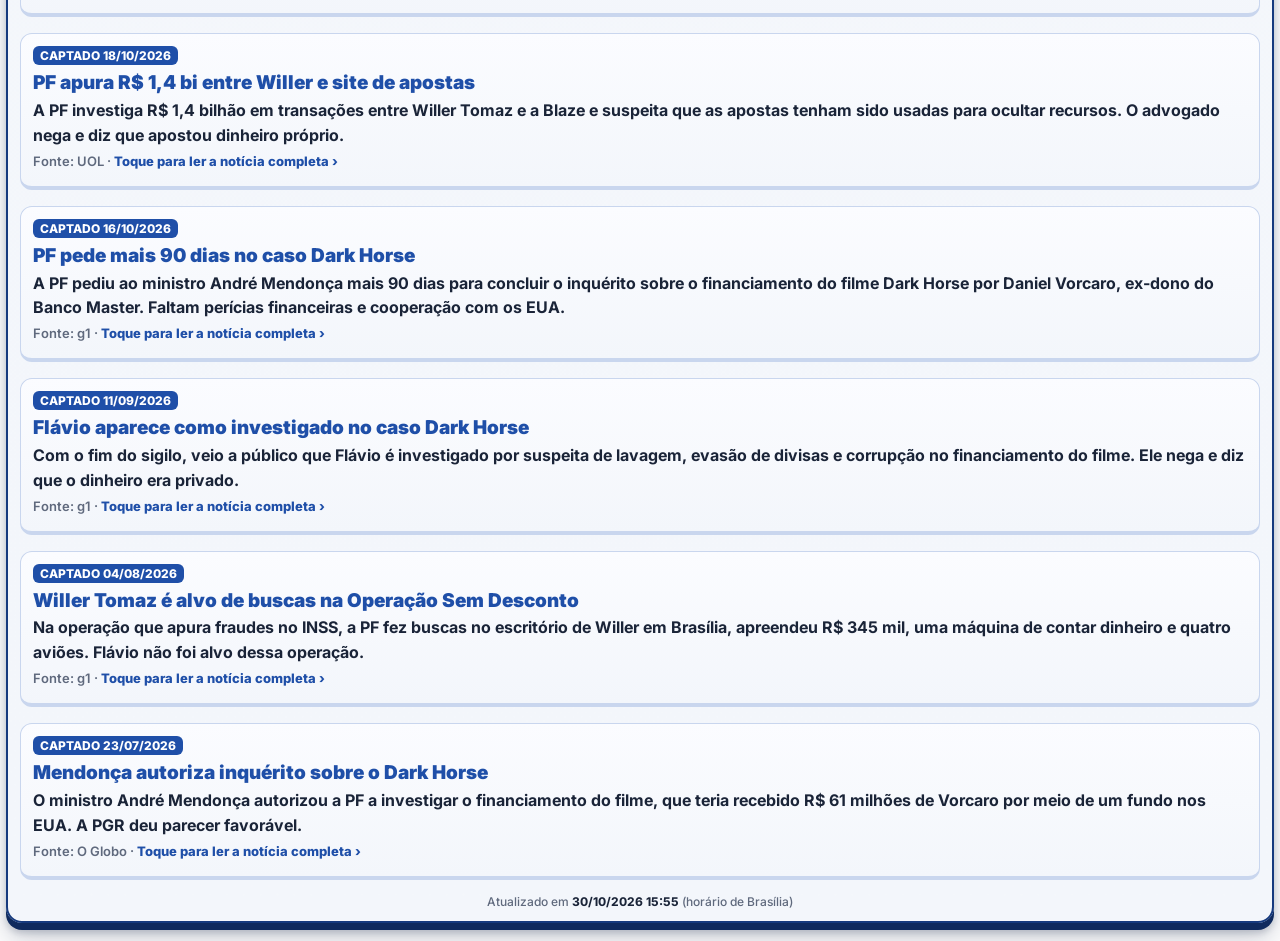
==== commit ccbe48b3: "relogio menor branco, botoes 3D" ====
--- a/index.html
+++ b/index.html
@@ -36,16 +36,16 @@
 <link rel="stylesheet" href="flavio.css?v=4">
 <link rel="stylesheet" href="ruas.css?v=1">
 <link rel="stylesheet" href="prefeitura.css?v=1">
-<link rel="stylesheet" href="inv.css?v=16">
+<link rel="stylesheet" href="inv.css?v=17">
 <style id="nav4">/* Proposta A: cards grandes com gradiente */
 nav.nav{display:grid!important;grid-template-columns:1fr 1fr!important;gap:12px!important;background:transparent!important;box-shadow:none!important;border:0!important;padding:4px 6px 8px!important;border-radius:0!important;align-items:stretch!important}
-nav.nav a,nav.nav a.largo,nav.nav a.inteira,nav.nav a:last-child:nth-child(odd){grid-column:auto!important;width:auto!important;justify-self:stretch!important;position:relative;overflow:hidden!important;display:flex!important;flex-direction:column!important;align-items:flex-start!important;justify-content:flex-end!important;text-align:left!important;min-height:132px!important;height:auto!important;padding:16px 14px 14px!important;border-radius:20px!important;border:1px solid rgba(255,255,255,.28)!important;border-bottom-width:1px!important;color:#fff!important;text-decoration:none!important;font-weight:800!important;font-size:15px!important;line-height:1.15!important;white-space:normal!important;text-shadow:0 1px 2px rgba(0,0,0,.25)!important;box-shadow:0 10px 24px rgba(13,27,58,.2),0 2px 6px rgba(13,27,58,.1)!important;transform:none!important}
+nav.nav a,nav.nav a.largo,nav.nav a.inteira,nav.nav a:last-child:nth-child(odd){grid-column:auto!important;width:auto!important;justify-self:stretch!important;position:relative;overflow:visible!important;display:flex!important;flex-direction:column!important;align-items:flex-start!important;justify-content:flex-end!important;text-align:left!important;min-height:132px!important;height:auto!important;padding:16px 14px 14px!important;border-radius:20px!important;border:1.5px solid rgba(255,255,255,.45)!important;border-bottom:6px solid rgba(0,0,0,.45)!important;border-bottom-width:1px!important;color:#fff!important;text-decoration:none!important;font-weight:800!important;font-size:15px!important;line-height:1.15!important;white-space:normal!important;text-shadow:0 1px 2px rgba(0,0,0,.25)!important;box-shadow:0 6px 0 rgba(0,0,0,.35),0 10px 18px rgba(13,27,58,.3),inset 0 2px 0 rgba(255,255,255,.4)!important;transition:transform .08s,box-shadow .08s,border-bottom-width .08s!important}
 nav.nav a::before{content:"";position:absolute;inset:0;background:radial-gradient(120% 80% at 0% 0%,rgba(255,255,255,.28),transparent 55%);pointer-events:none}
 nav.nav a.n1{background:linear-gradient(145deg,#2f6fe0 0%,#1a4fb0 48%,#0d357a 100%)!important}
 nav.nav a.n2{background:linear-gradient(145deg,#5b7cfa 0%,#3d4fc4 50%,#2a338f 100%)!important}
 nav.nav a.n3{background:linear-gradient(145deg,#00a3a8 0%,#0d7a8a 50%,#0a5566 100%)!important}
 nav.nav a.n4{background:linear-gradient(145deg,#f0a020 0%,#d97706 50%,#b45309 100%)!important}
-nav.nav a.atual{filter:brightness(1.08);box-shadow:0 12px 28px rgba(13,27,58,.28),0 0 0 2px rgba(255,255,255,.35)!important;transform:none!important;border-bottom-width:1px!important}
+nav.nav a.atual{filter:brightness(1.08);box-shadow:0 12px 28px rgba(13,27,58,.28),0 0 0 2px rgba(255,255,255,.35)!important;transition:transform .08s,box-shadow .08s,border-bottom-width .08s!important;border-bottom-width:1px!important}
 nav.nav a:active{transform:translateY(2px)!important}
 nav.nav a .nav-ico{font-size:30px;line-height:1;margin-bottom:auto;position:relative;z-index:1;filter:drop-shadow(0 2px 4px rgba(0,0,0,.25))}
 nav.nav a .nav-lab{display:block;position:relative;z-index:1;margin-top:10px;font:800 15px/1.15 Inter,system-ui,sans-serif}
@@ -53,7 +53,7 @@
 nav.nav a small .ass-d{font-style:normal;background:none!important;-webkit-background-clip:unset!important;background-clip:unset!important;color:rgba(255,255,255,.95)!important;text-shadow:none!important}
 nav.nav a .fb-ico,nav.nav a .adpf-ico{display:none!important}
 nav.nav a .ponto{top:10px!important;right:10px!important;min-width:22px;height:22px;line-height:22px;font-size:14px;border-radius:11px;box-shadow:0 0 0 3px rgba(255,255,255,.45),0 4px 12px rgba(224,11,43,.5)!important}
-</style>
+nav.nav a:active{transform:translateY(4px)!important;border-bottom-width:2px!important;box-shadow:0 1px 0 rgba(0,0,0,.35),inset 0 3px 8px rgba(0,0,0,.35)!important}nav.nav a .nav-ico{filter:drop-shadow(0 2px 0 rgba(0,0,0,.35)) drop-shadow(0 4px 6px rgba(0,0,0,.3));text-shadow:0 3px 0 rgba(0,0,0,.25)}nav.nav a .ponto{background:linear-gradient(180deg,#ff5a5a,#e00b2b 45%,#a00818)!important;border:1.5px solid #ffb4b4!important;border-bottom:3px solid #6e0000!important;box-shadow:0 3px 0 #6e0000,0 5px 10px rgba(224,11,43,.5),inset 0 1px 0 rgba(255,255,255,.5)!important}</style>
 <style id="vigiacab">.vg-cab{display:flex;align-items:center;justify-content:center;gap:10px;margin:8px 0 10px}.vg-cab img{width:44px;height:44px;border-radius:11px;box-shadow:0 4px 10px rgba(0,0,0,.35)}.vg-cab b{font:900 28px Inter,system-ui,sans-serif;letter-spacing:.5px;color:#0b2257;text-shadow:0 2px 0 #c98a00,0 4px 6px rgba(0,0,0,.25)}</style>
 <style id="sairbtn">.vg-cab{position:relative}.vg-sair{position:absolute;right:6px;top:50%;transform:translateY(-50%);background:linear-gradient(#ff5a5a,#c00);color:#fff;border:0;border-radius:14px;padding:11px 18px;font:800 18px Inter,system-ui,sans-serif;box-shadow:0 4px 0 #7a0000,0 6px 10px rgba(0,0,0,.35);cursor:pointer}.vg-sair:active{transform:translateY(calc(-50% + 3px));box-shadow:0 1px 0 #7a0000}#telaSair{position:fixed;inset:0;z-index:99999;background:#0b0f1a;color:#fff;display:flex;flex-direction:column;align-items:center;justify-content:center;text-align:center;padding:30px;font-family:Inter,system-ui,sans-serif}#telaSair h2{font-size:30px;margin:14px 0}#telaSair p{color:#cbd5e1;font-size:16px;max-width:420px;line-height:1.45}#telaSair small{margin-top:28px;color:#94a3b8}</style>
 </head>
--- a/inv.css
+++ b/inv.css
@@ -285,3 +285,107 @@
   top:10px!important;right:10px!important;background:#e00b2b!important;
   box-shadow:0 0 0 3px rgba(255,255,255,.55),0 4px 12px rgba(224,11,43,.5)!important;color:#fff!important
 }
+
+
+/* ===== Relógio menor + fonte branca · menu 3D (Fabio 30/10) ===== */
+body .relogio, body.inv .relogio, body.pc .relogio{
+  background:linear-gradient(180deg,#2a3550 0%,#0f1626 55%,#070b14 100%)!important;
+  border:1.5px solid #4a6cb3!important;border-bottom:3px solid #1c2c55!important;
+  border-radius:10px!important;
+  box-shadow:0 3px 0 #0a1230,0 5px 10px rgba(0,0,0,.4),inset 0 1px 0 rgba(255,255,255,.22)!important;
+  padding:3px 9px!important;font-size:12px!important;gap:3px;display:inline-flex;align-items:center
+}
+body .relogio b, body.inv .relogio b, body.pc .relogio b{
+  color:#ffffff!important;font-size:15px!important;font-weight:900!important;
+  text-shadow:0 1px 0 #000,0 0 6px rgba(255,255,255,.25)!important;letter-spacing:.02em
+}
+body .relogio small, body.inv .relogio small, body.pc .relogio small{
+  color:#ffffff!important;font-size:10px!important;font-weight:800!important;text-shadow:0 1px 0 #000!important;opacity:.95
+}
+body.pc .relogio{padding:4px 11px!important;border-radius:11px!important}
+body.pc .relogio b{font-size:17px!important}
+body.pc .relogio small{font-size:11px!important}
+
+/* Sair 3D reforçado */
+body .vg-sair, body.inv .vg-sair, body.pc .vg-sair, body.inv.pc .vg-sair{
+  background:linear-gradient(180deg,#ff7a7a 0%,#e01b1b 42%,#a80000 100%)!important;
+  color:#fff!important;
+  border:2px solid #ffb0b0!important;border-bottom:5px solid #6e0000!important;
+  border-radius:14px!important;
+  box-shadow:0 5px 0 #5a0000,0 8px 14px rgba(0,0,0,.4),inset 0 2px 0 rgba(255,255,255,.45),inset 0 -2px 4px rgba(0,0,0,.25)!important;
+  font:900 16px Inter,system-ui,sans-serif!important;padding:9px 15px!important;
+  text-shadow:0 1px 0 #6e0000,0 2px 3px rgba(0,0,0,.35)!important;
+  transition:transform .08s,box-shadow .08s,border-bottom-width .08s!important
+}
+body.pc .vg-sair{font-size:18px!important;padding:10px 18px!important;border-bottom-width:6px!important;box-shadow:0 6px 0 #5a0000,0 10px 16px rgba(0,0,0,.4),inset 0 2px 0 rgba(255,255,255,.45)!important}
+body .vg-sair:active, body.inv .vg-sair:active, body.pc .vg-sair:active{
+  transform:translateY(calc(-50% + 4px))!important;
+  border-bottom-width:2px!important;
+  box-shadow:0 1px 0 #5a0000,0 2px 4px rgba(0,0,0,.35),inset 0 3px 6px rgba(0,0,0,.35)!important
+}
+body.pc .vg-sair:active{transform:translateY(calc(-50% + 5px))!important}
+
+/* Cards do menu em 3D (Proposta A) */
+nav.nav a.nc, body.inv nav.nav a.nc, body.pc nav.nav a.nc,
+nav.nav a.n1, nav.nav a.n2, nav.nav a.n3, nav.nav a.n4{
+  overflow:visible!important;
+  border:1.5px solid rgba(255,255,255,.45)!important;
+  border-bottom-width:6px!important;
+  transition:transform .08s,box-shadow .08s,border-bottom-width .08s,filter .08s!important
+}
+body.inv nav.nav a.n1, nav.nav a.n1{
+  background:linear-gradient(180deg,#5b8ff0 0%,#2f6fe0 28%,#1a4fb0 62%,#0d357a 100%)!important;
+  border-color:#9bbcff!important;border-bottom-color:#062045!important;
+  box-shadow:0 6px 0 #062045,0 10px 18px rgba(13,27,58,.35),inset 0 2px 0 rgba(255,255,255,.4),inset 0 -3px 6px rgba(0,0,0,.25)!important
+}
+body.inv nav.nav a.n2, nav.nav a.n2{
+  background:linear-gradient(180deg,#8a9dff 0%,#5b7cfa 28%,#3d4fc4 62%,#2a338f 100%)!important;
+  border-color:#b6c0ff!important;border-bottom-color:#151a55!important;
+  box-shadow:0 6px 0 #151a55,0 10px 18px rgba(13,27,58,.35),inset 0 2px 0 rgba(255,255,255,.4),inset 0 -3px 6px rgba(0,0,0,.25)!important
+}
+body.inv nav.nav a.n3, nav.nav a.n3{
+  background:linear-gradient(180deg,#2ad4d9 0%,#00a3a8 28%,#0d7a8a 62%,#0a5566 100%)!important;
+  border-color:#7eecf0!important;border-bottom-color:#053640!important;
+  box-shadow:0 6px 0 #053640,0 10px 18px rgba(13,27,58,.35),inset 0 2px 0 rgba(255,255,255,.4),inset 0 -3px 6px rgba(0,0,0,.25)!important
+}
+body.inv nav.nav a.n4, nav.nav a.n4{
+  background:linear-gradient(180deg,#ffc14d 0%,#f0a020 28%,#d97706 62%,#b45309 100%)!important;
+  border-color:#ffd98a!important;border-bottom-color:#7a3505!important;
+  box-shadow:0 6px 0 #7a3505,0 10px 18px rgba(13,27,58,.35),inset 0 2px 0 rgba(255,255,255,.45),inset 0 -3px 6px rgba(0,0,0,.22)!important
+}
+body.inv nav.nav a.nc:active, nav.nav a.nc:active,
+body.inv nav.nav a.n1:active, body.inv nav.nav a.n2:active, body.inv nav.nav a.n3:active, body.inv nav.nav a.n4:active,
+nav.nav a.n1:active, nav.nav a.n2:active, nav.nav a.n3:active, nav.nav a.n4:active{
+  transform:translateY(4px)!important;
+  border-bottom-width:2px!important;
+  box-shadow:0 1px 0 rgba(0,0,0,.35),0 2px 6px rgba(0,0,0,.3),inset 0 3px 8px rgba(0,0,0,.35)!important;
+  filter:brightness(.96)
+}
+body.inv nav.nav a.atual, nav.nav a.atual.nc{
+  filter:brightness(1.05);
+}
+body.inv nav.nav a.atual.n1{box-shadow:0 6px 0 #062045,0 10px 18px rgba(13,27,58,.35),inset 0 2px 0 rgba(255,255,255,.4),0 0 0 2px rgba(31,79,168,.35)!important}
+body.inv nav.nav a.atual.n2{box-shadow:0 6px 0 #151a55,0 10px 18px rgba(13,27,58,.35),inset 0 2px 0 rgba(255,255,255,.4),0 0 0 2px rgba(91,124,250,.4)!important}
+body.inv nav.nav a.atual.n3{box-shadow:0 6px 0 #053640,0 10px 18px rgba(13,27,58,.35),inset 0 2px 0 rgba(255,255,255,.4),0 0 0 2px rgba(0,163,168,.35)!important}
+body.inv nav.nav a.atual.n4{box-shadow:0 6px 0 #7a3505,0 10px 18px rgba(13,27,58,.35),inset 0 2px 0 rgba(255,255,255,.45),0 0 0 2px rgba(217,119,6,.35)!important}
+
+/* Ícones 3D nos cards */
+nav.nav a .nav-ico, body.inv nav.nav a .nav-ico{
+  font-size:32px!important;line-height:1;margin-bottom:auto;position:relative;z-index:1;
+  filter:drop-shadow(0 2px 0 rgba(0,0,0,.35)) drop-shadow(0 4px 6px rgba(0,0,0,.35)) drop-shadow(0 -1px 0 rgba(255,255,255,.35));
+  transform:translateZ(0);text-shadow:0 3px 0 rgba(0,0,0,.25)
+}
+body.pc nav.nav a .nav-ico{font-size:38px!important;filter:drop-shadow(0 3px 0 rgba(0,0,0,.35)) drop-shadow(0 6px 8px rgba(0,0,0,.35)) drop-shadow(0 -1px 0 rgba(255,255,255,.4))}
+
+/* ! vermelho 3D */
+nav.nav a .ponto, body.inv nav.nav a .ponto, body .ponto:not([hidden]), body.inv .ponto:not([hidden]){
+  top:8px!important;right:8px!important;
+  min-width:24px!important;height:24px!important;line-height:22px!important;font-size:15px!important;
+  border-radius:12px!important;
+  background:linear-gradient(180deg,#ff5a5a 0%,#e00b2b 45%,#a00818 100%)!important;
+  color:#fff!important;
+  border:1.5px solid #ffb4b4!important;border-bottom:3px solid #6e0000!important;
+  box-shadow:0 3px 0 #6e0000,0 5px 10px rgba(224,11,43,.55),inset 0 1px 0 rgba(255,255,255,.5)!important;
+  text-shadow:0 1px 0 #6e0000!important;z-index:3
+}
+body.pc nav.nav a .ponto{min-width:26px!important;height:26px!important;line-height:24px!important;font-size:16px!important;top:10px!important;right:10px!important;border-bottom-width:4px!important;box-shadow:0 4px 0 #6e0000,0 6px 12px rgba(224,11,43,.55),inset 0 1px 0 rgba(255,255,255,.5)!important}
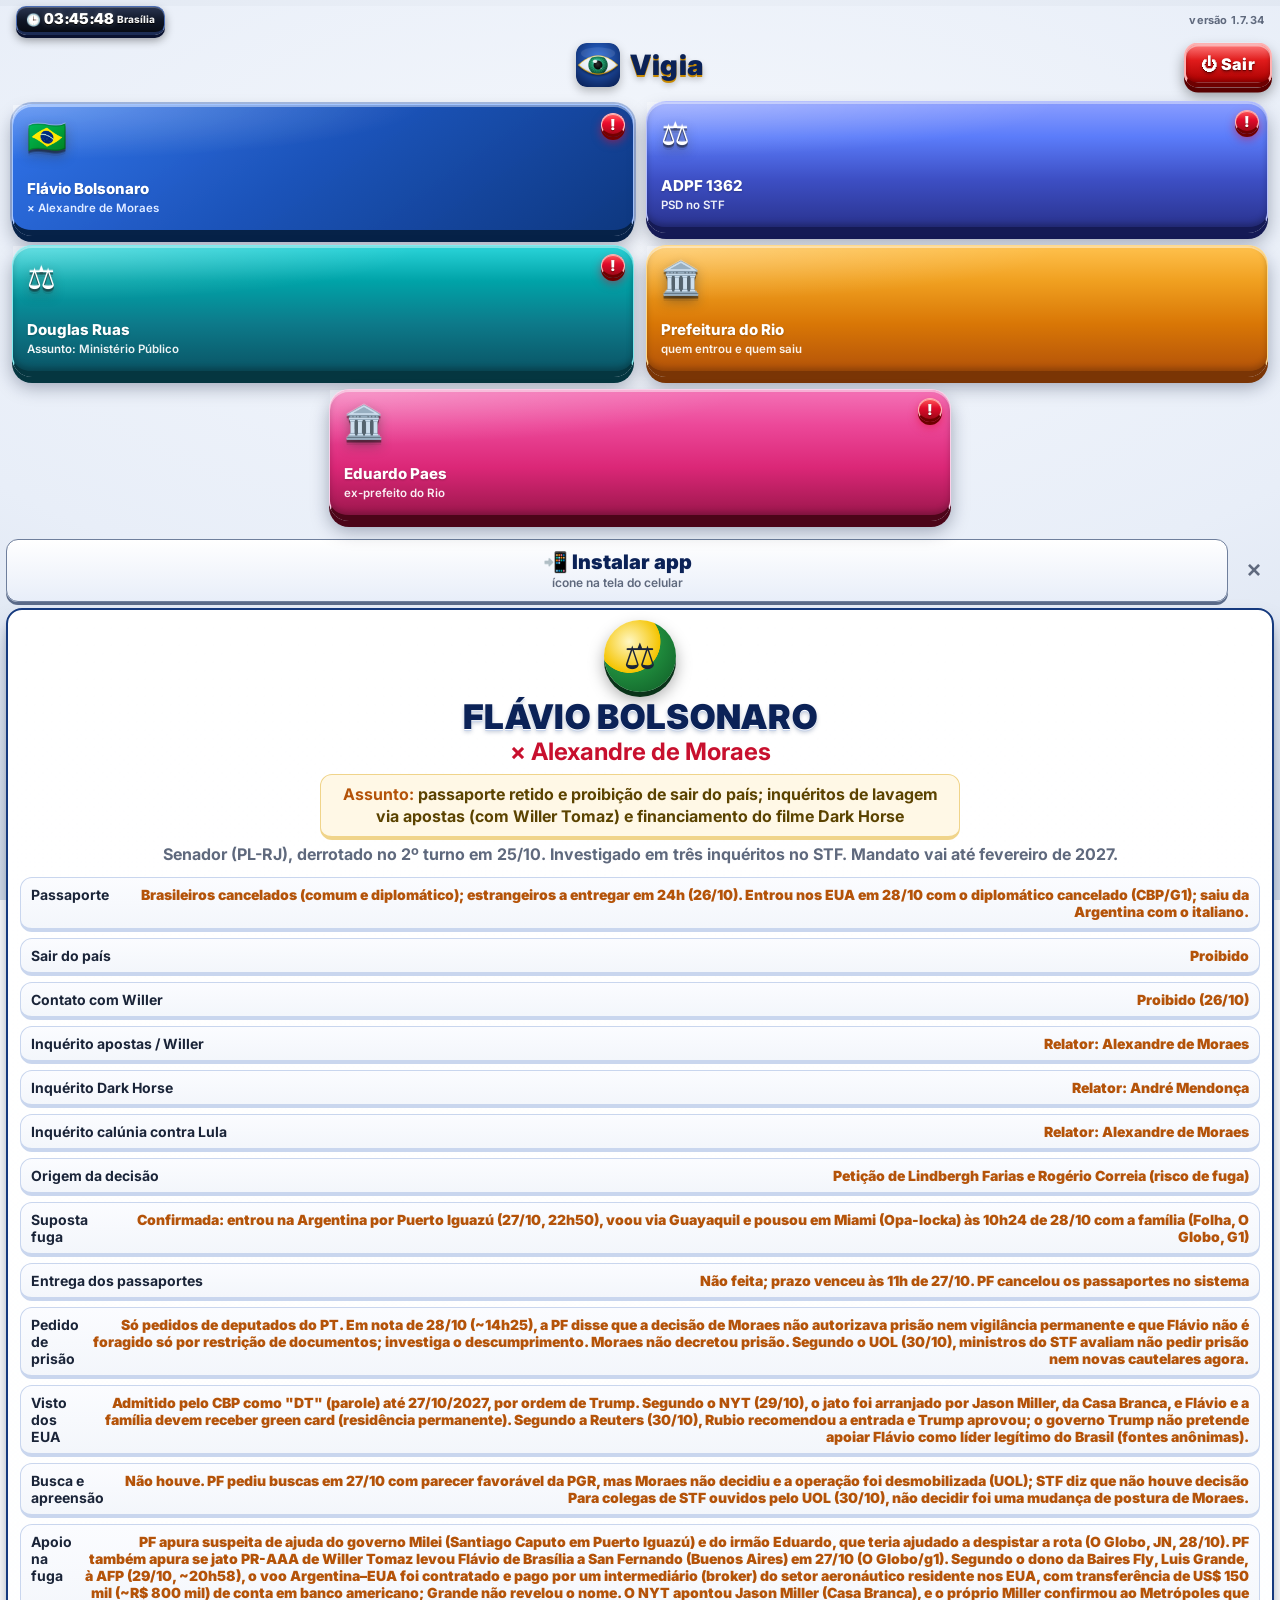
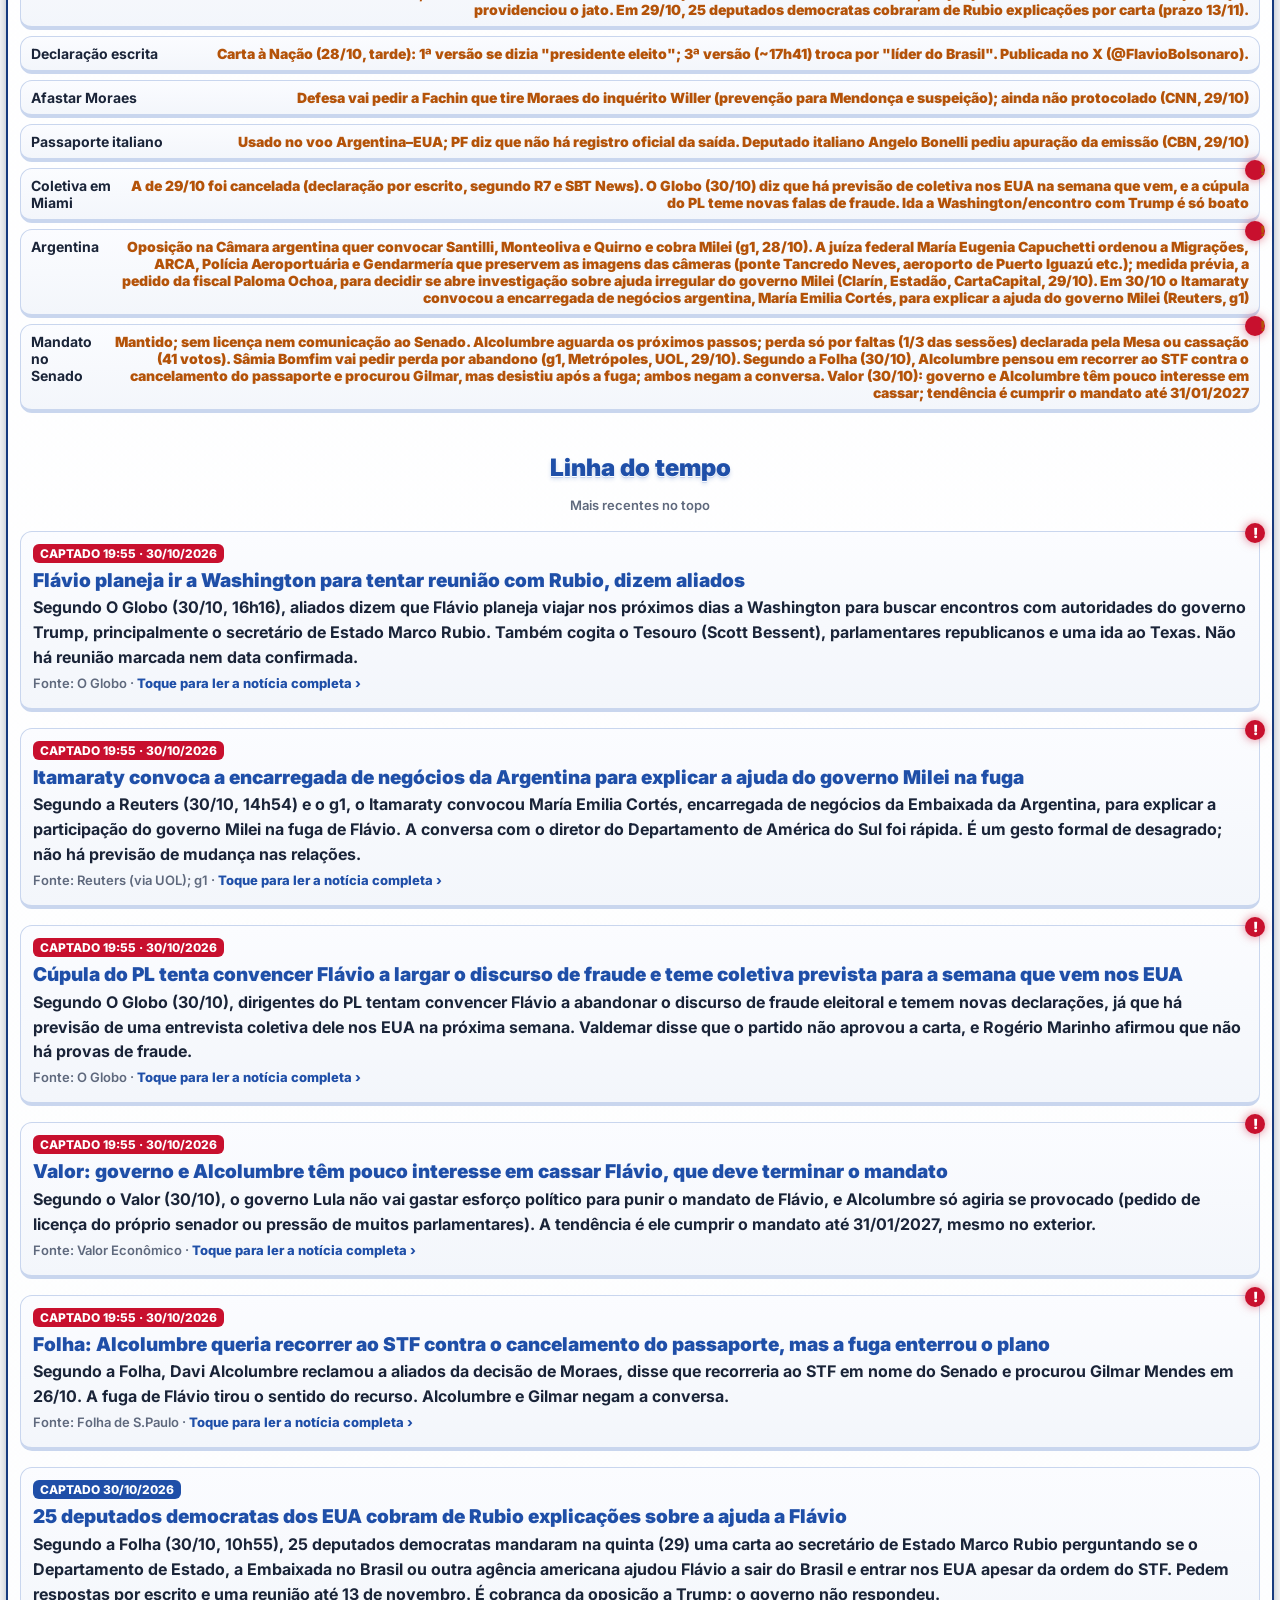
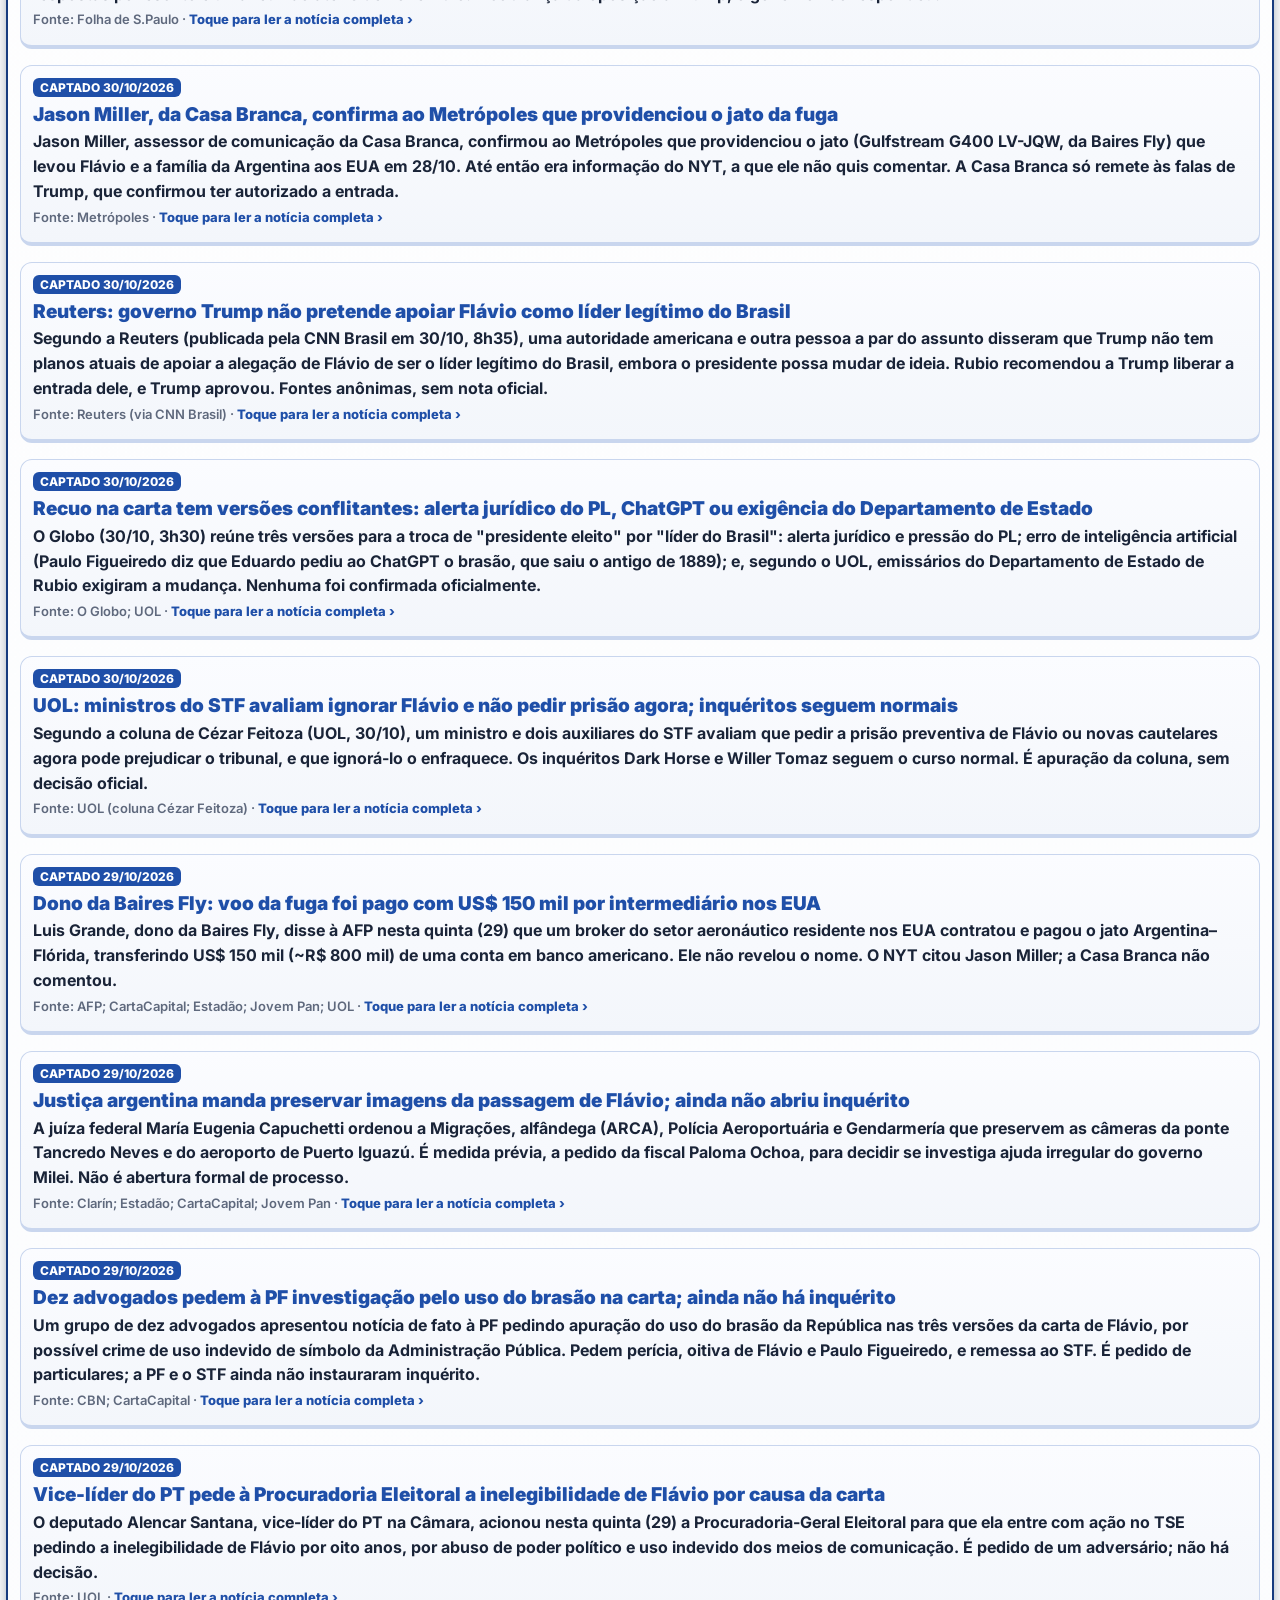
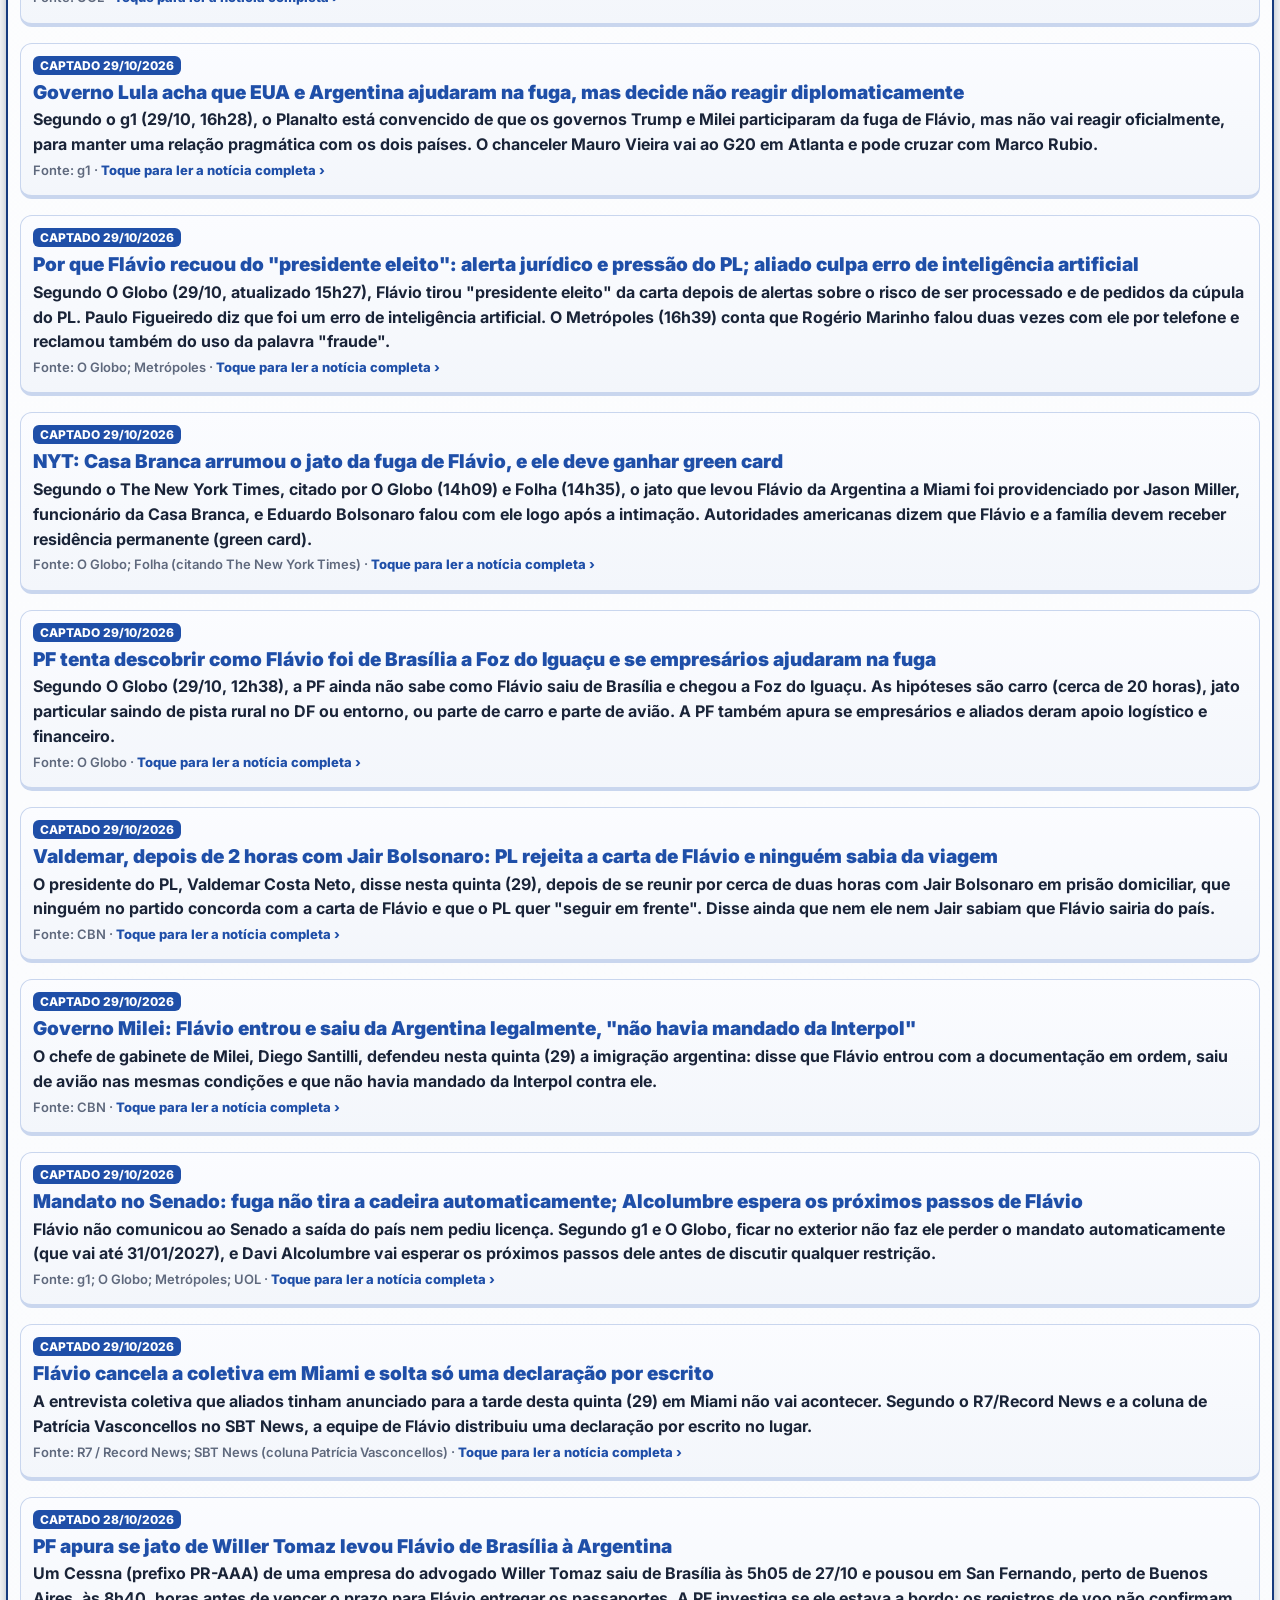
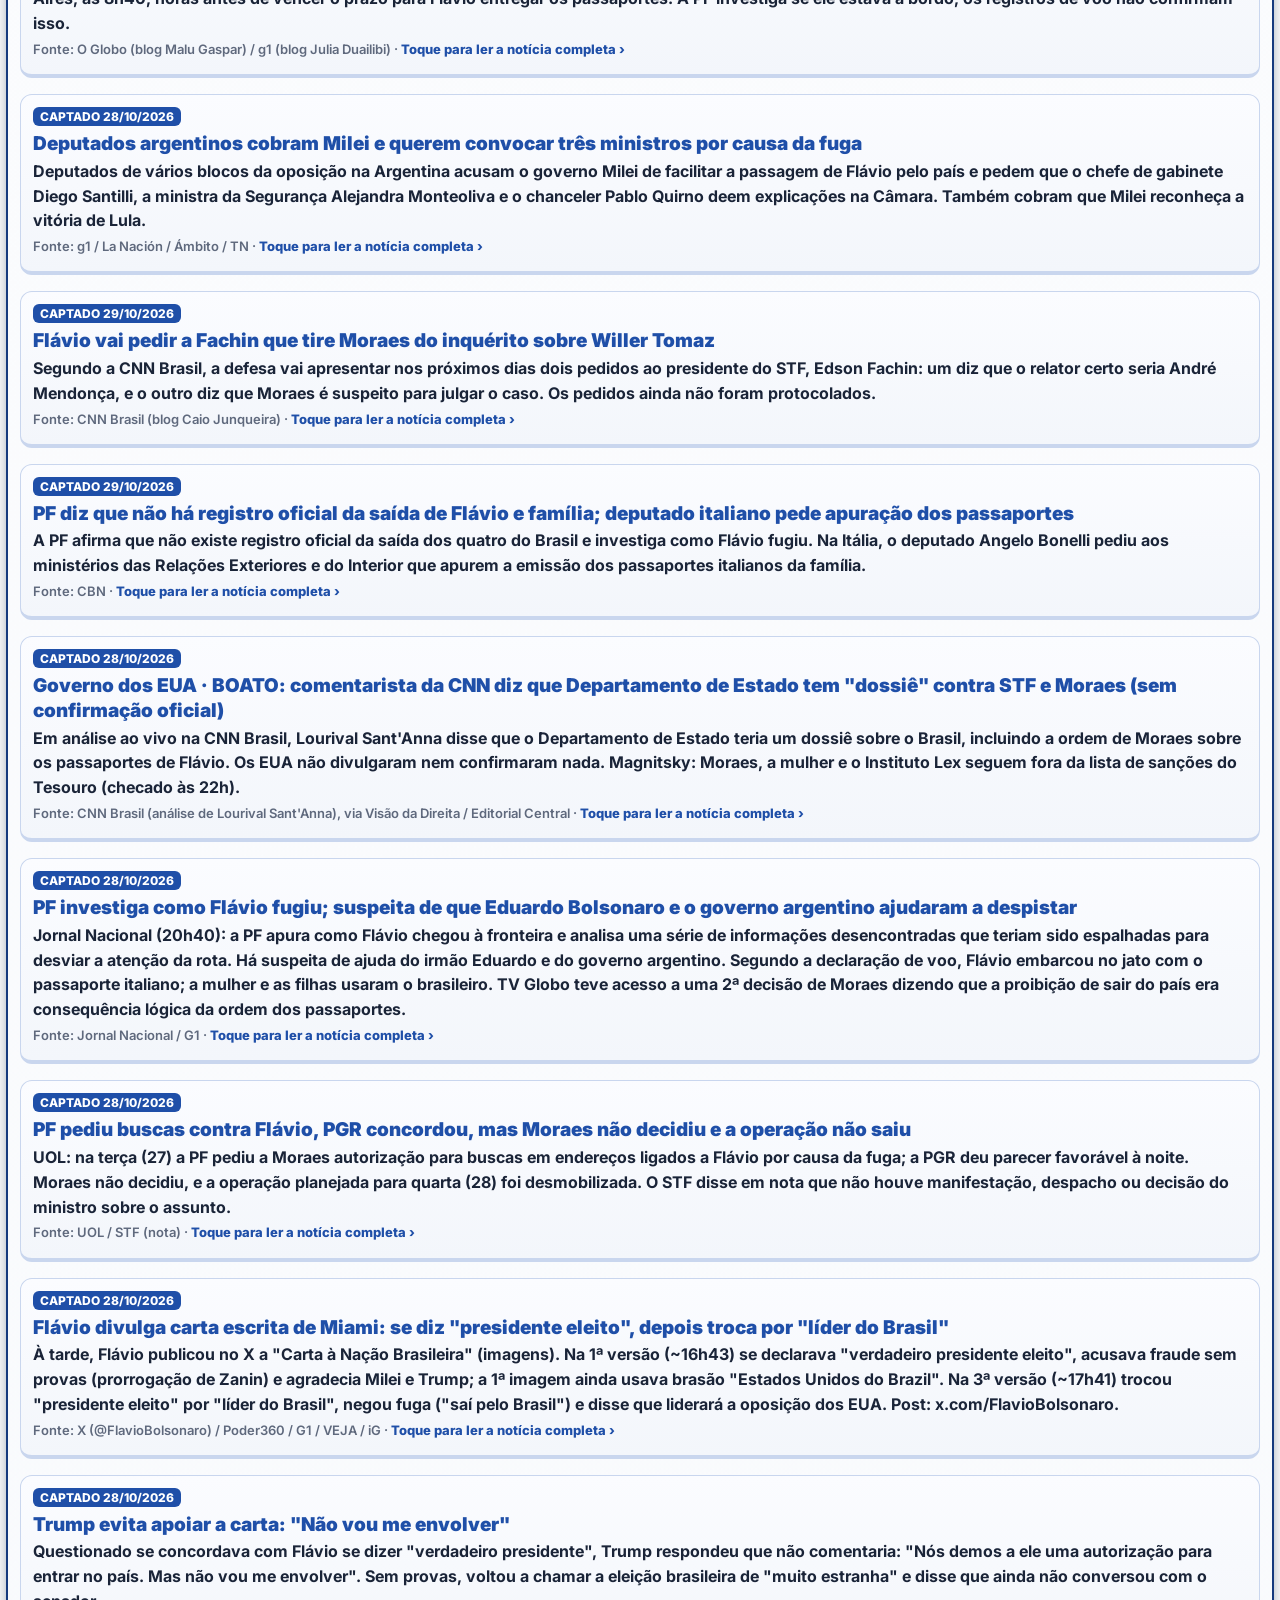
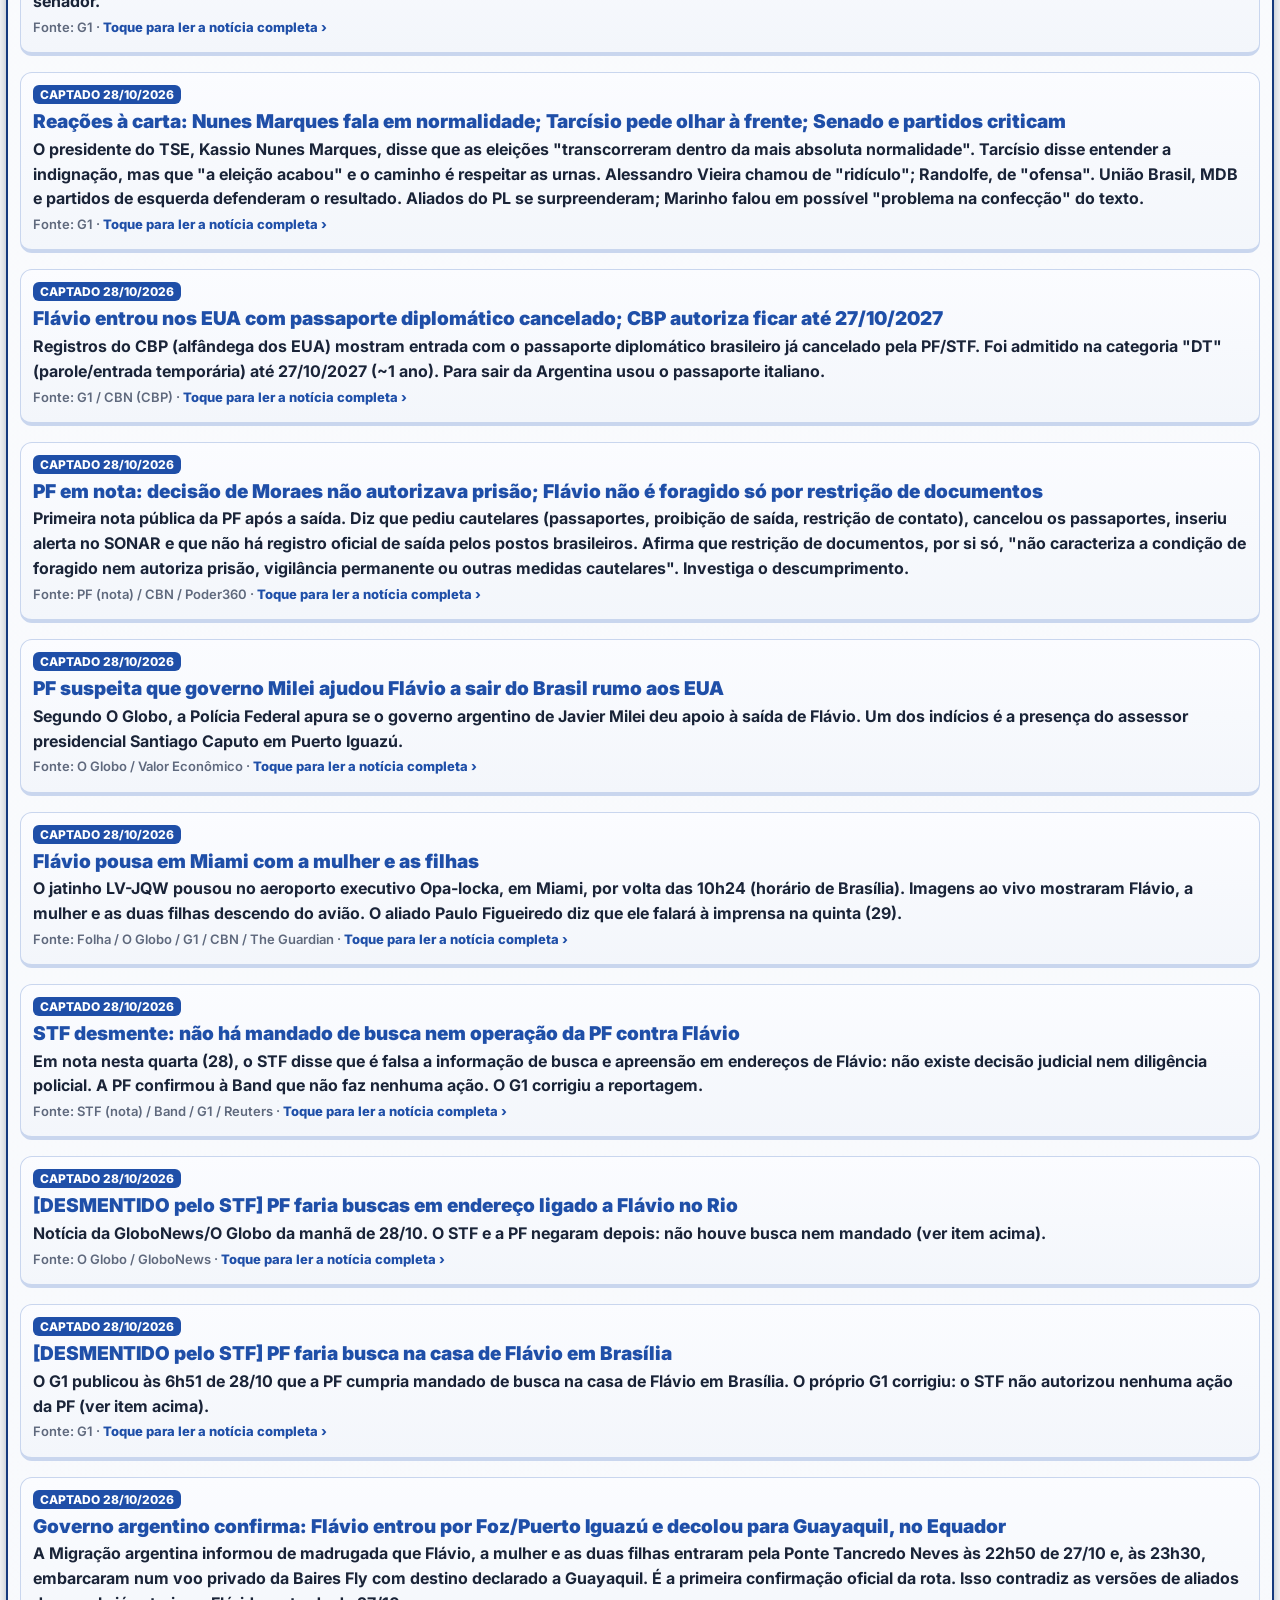
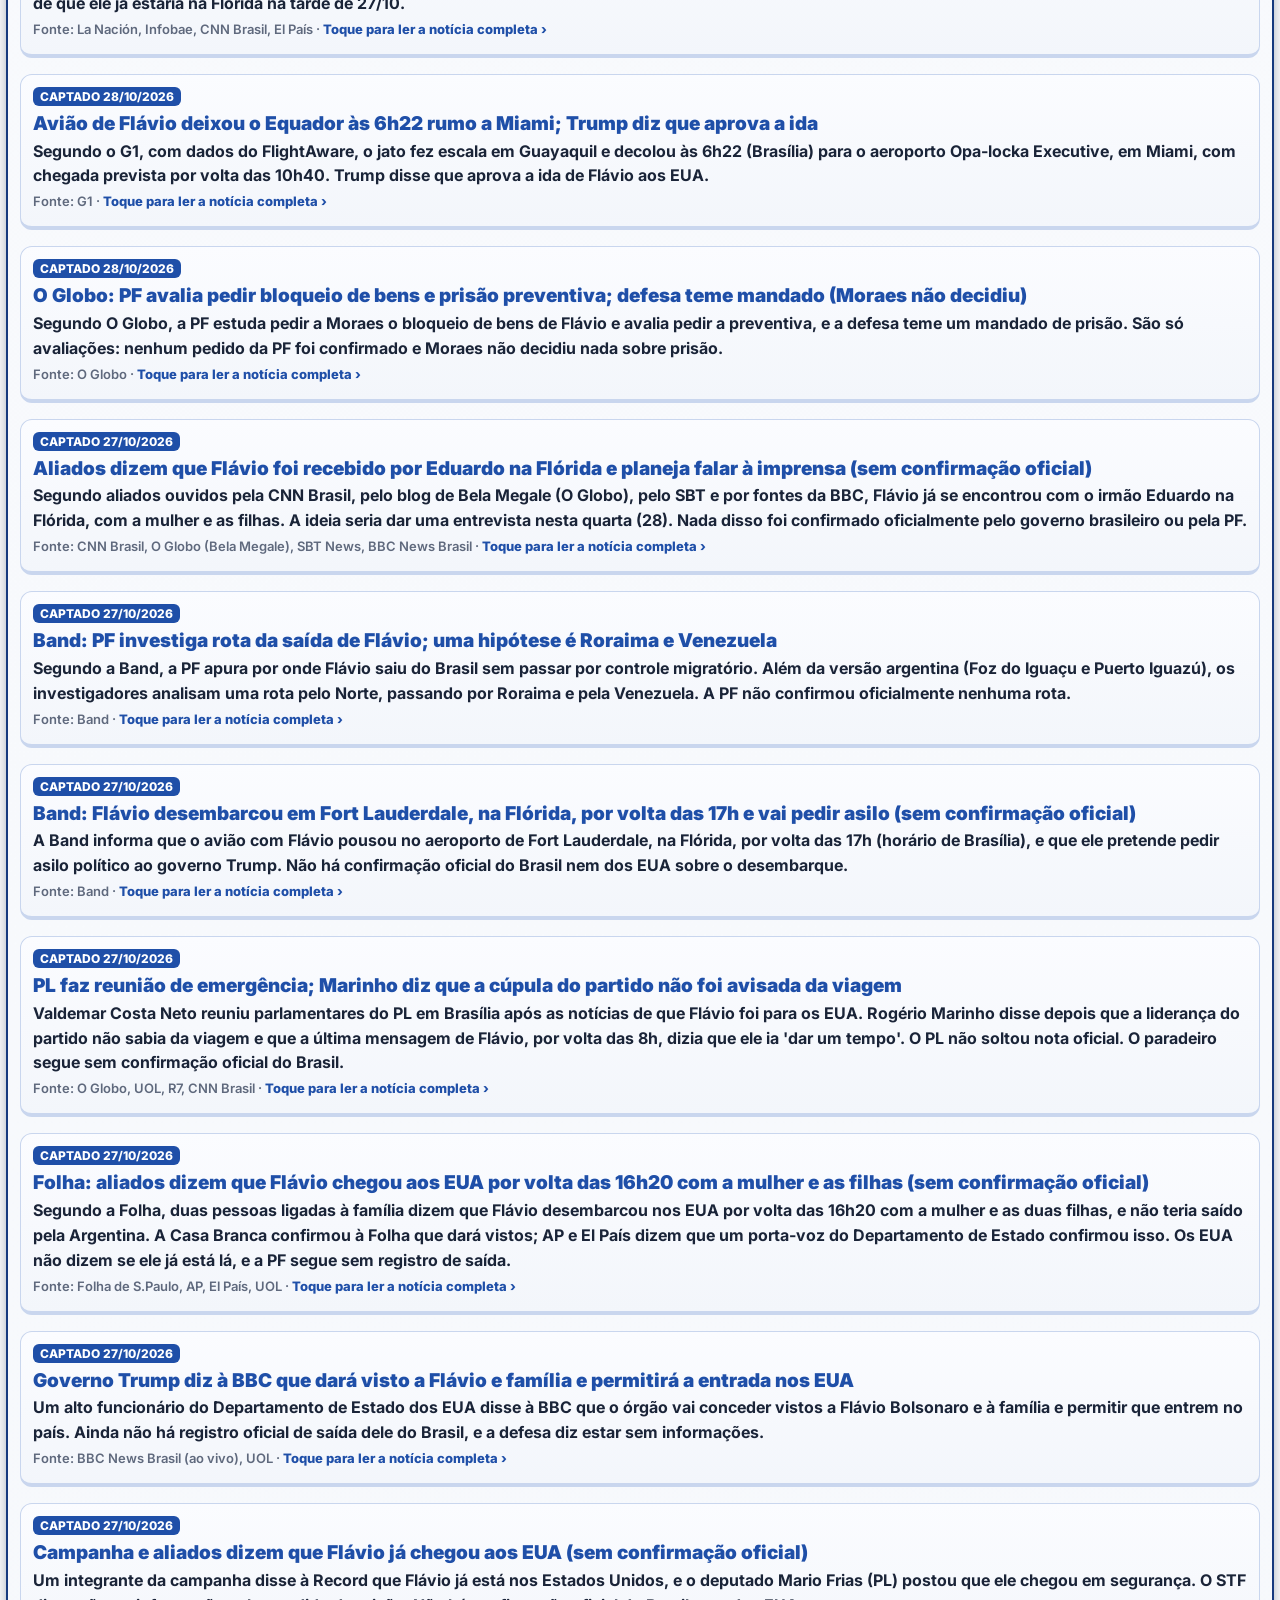
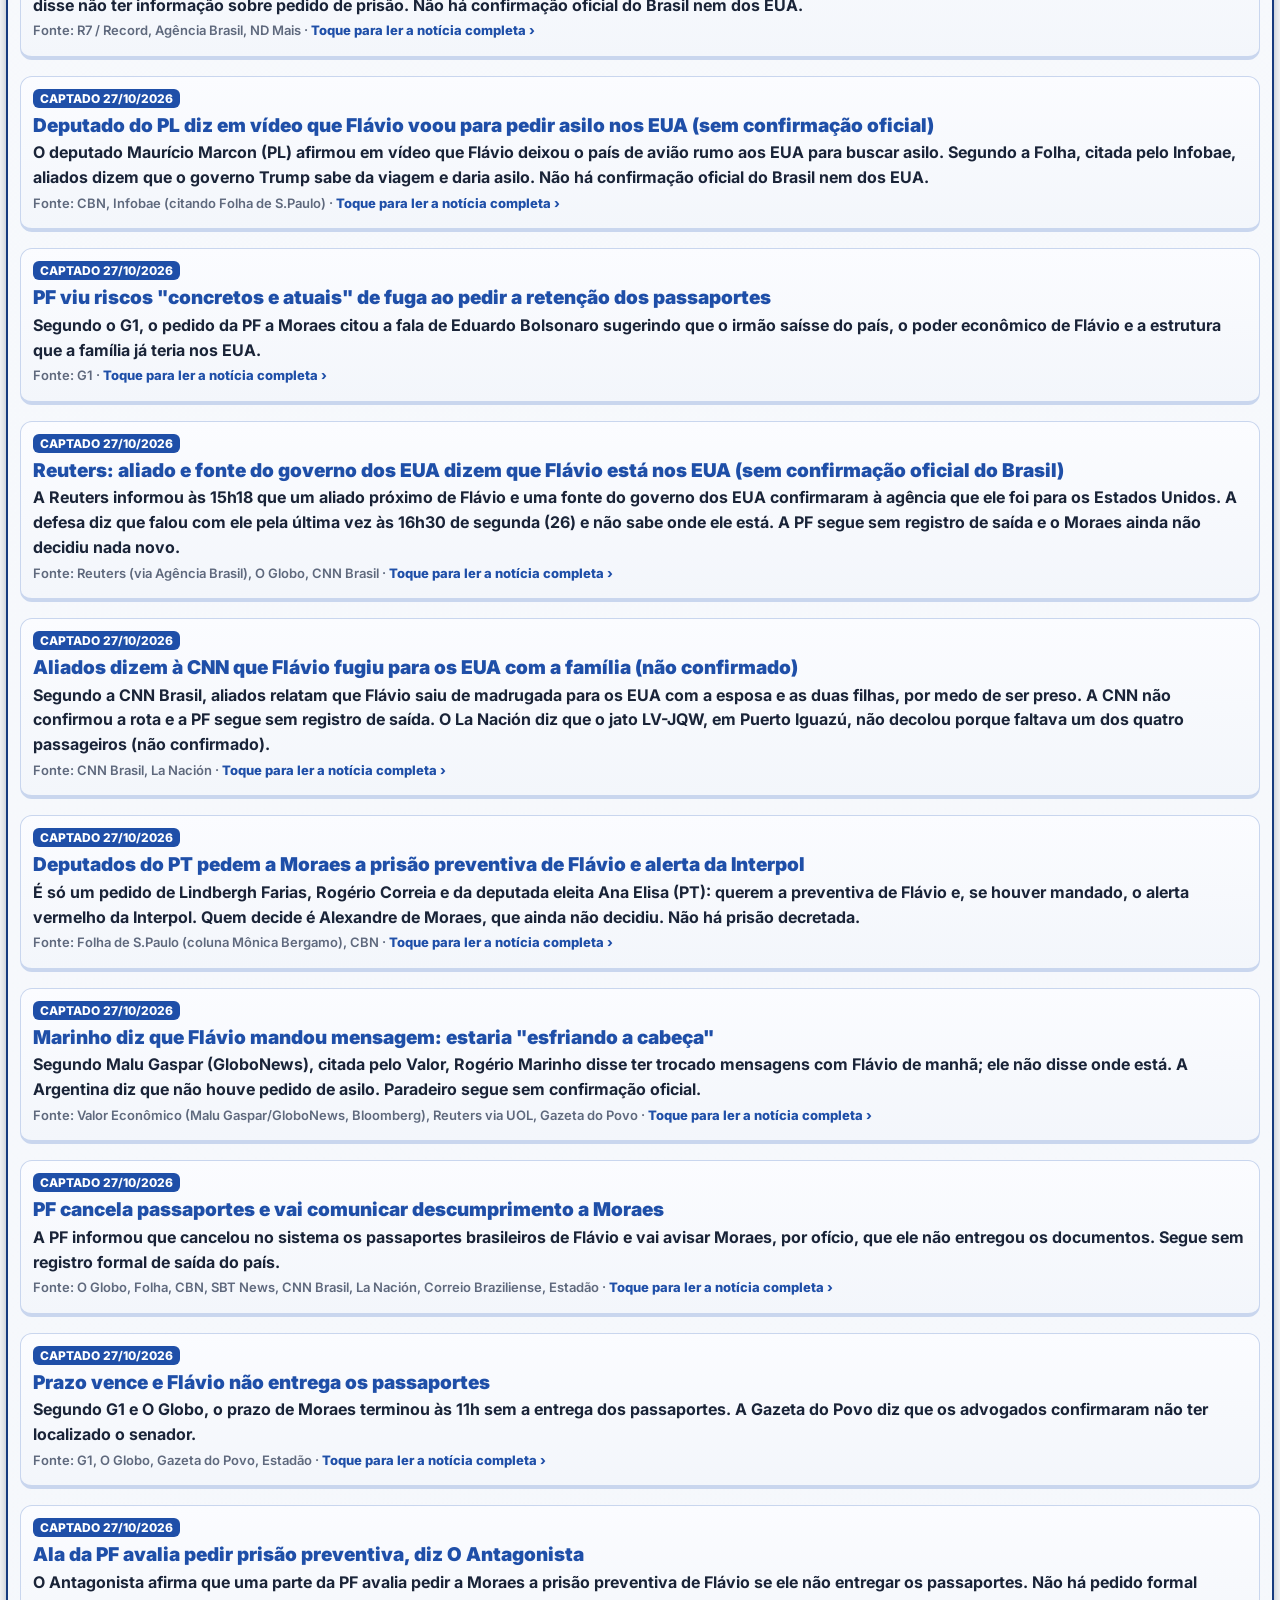
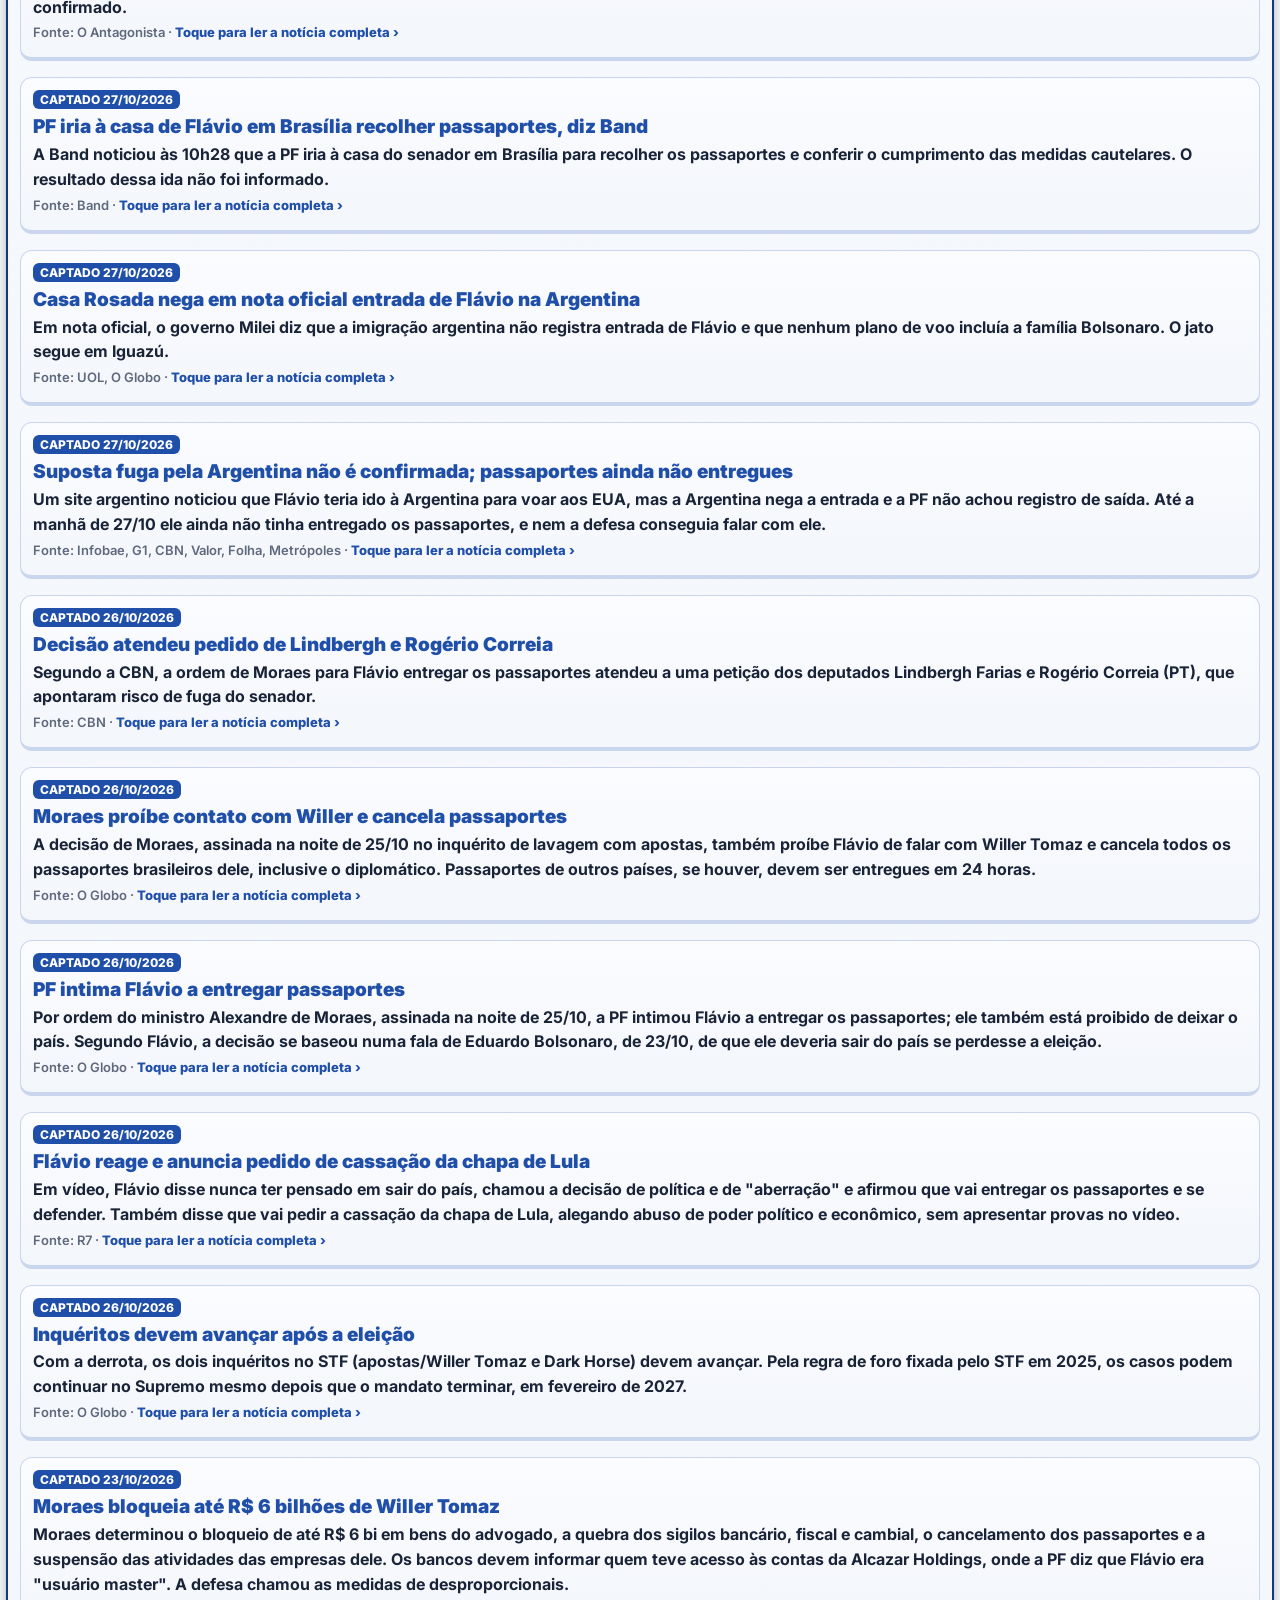
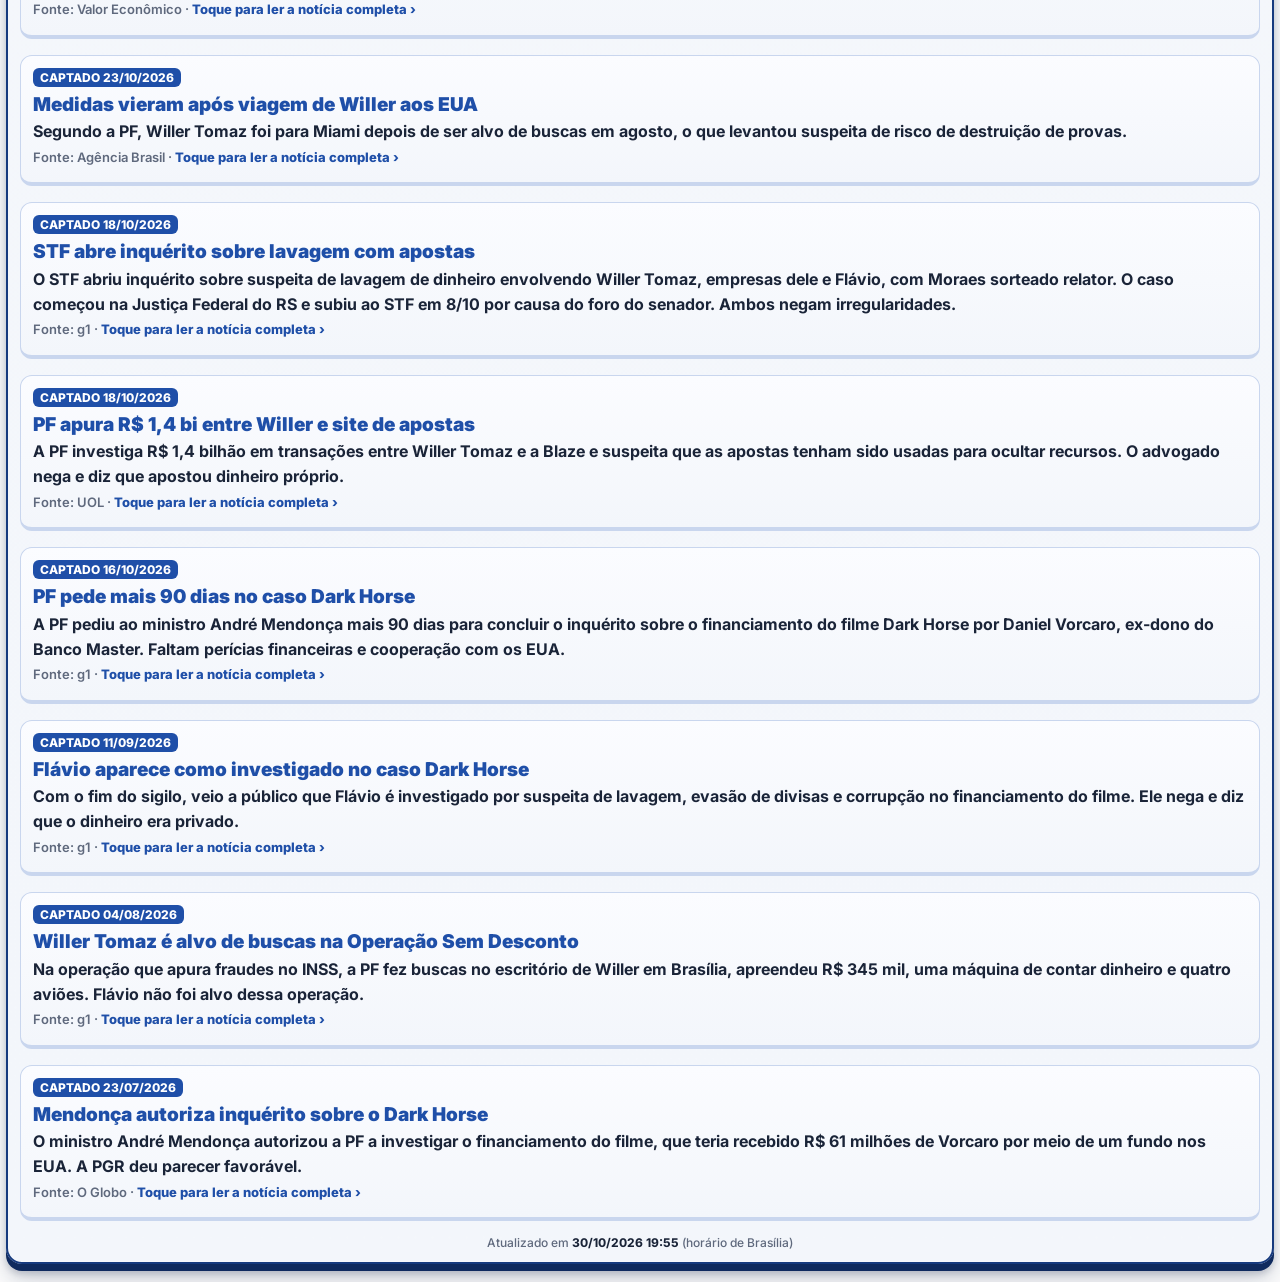
==== commit c88fc1e1: "nova aba Eduardo Paes" ====
--- a/index.html
+++ b/index.html
@@ -36,10 +36,11 @@
 <link rel="stylesheet" href="flavio.css?v=4">
 <link rel="stylesheet" href="ruas.css?v=1">
 <link rel="stylesheet" href="prefeitura.css?v=1">
-<link rel="stylesheet" href="inv.css?v=17">
+<link rel="stylesheet" href="paes.css?v=1">
+<link rel="stylesheet" href="inv.css?v=18">
 <style id="nav4">/* Proposta A: cards grandes com gradiente */
 nav.nav{display:grid!important;grid-template-columns:1fr 1fr!important;gap:12px!important;background:transparent!important;box-shadow:none!important;border:0!important;padding:4px 6px 8px!important;border-radius:0!important;align-items:stretch!important}
-nav.nav a,nav.nav a.largo,nav.nav a.inteira,nav.nav a:last-child:nth-child(odd){grid-column:auto!important;width:auto!important;justify-self:stretch!important;position:relative;overflow:visible!important;display:flex!important;flex-direction:column!important;align-items:flex-start!important;justify-content:flex-end!important;text-align:left!important;min-height:132px!important;height:auto!important;padding:16px 14px 14px!important;border-radius:20px!important;border:1.5px solid rgba(255,255,255,.45)!important;border-bottom:6px solid rgba(0,0,0,.45)!important;border-bottom-width:1px!important;color:#fff!important;text-decoration:none!important;font-weight:800!important;font-size:15px!important;line-height:1.15!important;white-space:normal!important;text-shadow:0 1px 2px rgba(0,0,0,.25)!important;box-shadow:0 6px 0 rgba(0,0,0,.35),0 10px 18px rgba(13,27,58,.3),inset 0 2px 0 rgba(255,255,255,.4)!important;transition:transform .08s,box-shadow .08s,border-bottom-width .08s!important}
+nav.nav a,nav.nav a.largo,nav.nav a.inteira{grid-column:auto!important;width:auto!important;justify-self:stretch!important;position:relative;overflow:visible!important;display:flex!important;flex-direction:column!important;align-items:flex-start!important;justify-content:flex-end!important;text-align:left!important;min-height:132px!important;height:auto!important;padding:16px 14px 14px!important;border-radius:20px!important;border:1.5px solid rgba(255,255,255,.45)!important;border-bottom:6px solid rgba(0,0,0,.45)!important;border-bottom-width:1px!important;color:#fff!important;text-decoration:none!important;font-weight:800!important;font-size:15px!important;line-height:1.15!important;white-space:normal!important;text-shadow:0 1px 2px rgba(0,0,0,.25)!important;box-shadow:0 6px 0 rgba(0,0,0,.35),0 10px 18px rgba(13,27,58,.3),inset 0 2px 0 rgba(255,255,255,.4)!important;transition:transform .08s,box-shadow .08s,border-bottom-width .08s!important}
 nav.nav a::before{content:"";position:absolute;inset:0;background:radial-gradient(120% 80% at 0% 0%,rgba(255,255,255,.28),transparent 55%);pointer-events:none}
 nav.nav a.n1{background:linear-gradient(145deg,#2f6fe0 0%,#1a4fb0 48%,#0d357a 100%)!important}
 nav.nav a.n2{background:linear-gradient(145deg,#5b7cfa 0%,#3d4fc4 50%,#2a338f 100%)!important}
@@ -53,15 +54,16 @@
 nav.nav a small .ass-d{font-style:normal;background:none!important;-webkit-background-clip:unset!important;background-clip:unset!important;color:rgba(255,255,255,.95)!important;text-shadow:none!important}
 nav.nav a .fb-ico,nav.nav a .adpf-ico{display:none!important}
 nav.nav a .ponto{top:10px!important;right:10px!important;min-width:22px;height:22px;line-height:22px;font-size:14px;border-radius:11px;box-shadow:0 0 0 3px rgba(255,255,255,.45),0 4px 12px rgba(224,11,43,.5)!important}
-nav.nav a:active{transform:translateY(4px)!important;border-bottom-width:2px!important;box-shadow:0 1px 0 rgba(0,0,0,.35),inset 0 3px 8px rgba(0,0,0,.35)!important}nav.nav a .nav-ico{filter:drop-shadow(0 2px 0 rgba(0,0,0,.35)) drop-shadow(0 4px 6px rgba(0,0,0,.3));text-shadow:0 3px 0 rgba(0,0,0,.25)}nav.nav a .ponto{background:linear-gradient(180deg,#ff5a5a,#e00b2b 45%,#a00818)!important;border:1.5px solid #ffb4b4!important;border-bottom:3px solid #6e0000!important;box-shadow:0 3px 0 #6e0000,0 5px 10px rgba(224,11,43,.5),inset 0 1px 0 rgba(255,255,255,.5)!important}</style>
+nav.nav a:active{transform:translateY(4px)!important;border-bottom-width:2px!important;box-shadow:0 1px 0 rgba(0,0,0,.35),inset 0 3px 8px rgba(0,0,0,.35)!important}nav.nav a .nav-ico{filter:drop-shadow(0 2px 0 rgba(0,0,0,.35)) drop-shadow(0 4px 6px rgba(0,0,0,.3));text-shadow:0 3px 0 rgba(0,0,0,.25)}nav.nav a .ponto{background:linear-gradient(180deg,#ff5a5a,#e00b2b 45%,#a00818)!important;border:1.5px solid #ffb4b4!important;border-bottom:3px solid #6e0000!important;box-shadow:0 3px 0 #6e0000,0 5px 10px rgba(224,11,43,.5),inset 0 1px 0 rgba(255,255,255,.5)!important}nav.nav a.n5{background:linear-gradient(180deg,#f472b6 0%,#ec4899 28%,#db2777 62%,#9d174d 100%)!important;border-color:#fbcfe8!important;border-bottom-color:#4c0519!important;box-shadow:0 6px 0 #4c0519,0 10px 18px rgba(13,27,58,.35),inset 0 2px 0 rgba(255,255,255,.45),inset 0 -3px 6px rgba(0,0,0,.22)!important}nav.nav a:last-child:nth-child(odd){grid-column:1/-1!important;justify-self:center!important;width:min(100%,calc(50% - 6px))!important}</style>
 <style id="vigiacab">.vg-cab{display:flex;align-items:center;justify-content:center;gap:10px;margin:8px 0 10px}.vg-cab img{width:44px;height:44px;border-radius:11px;box-shadow:0 4px 10px rgba(0,0,0,.35)}.vg-cab b{font:900 28px Inter,system-ui,sans-serif;letter-spacing:.5px;color:#0b2257;text-shadow:0 2px 0 #c98a00,0 4px 6px rgba(0,0,0,.25)}</style>
 <style id="sairbtn">.vg-cab{position:relative}.vg-sair{position:absolute;right:6px;top:50%;transform:translateY(-50%);background:linear-gradient(#ff5a5a,#c00);color:#fff;border:0;border-radius:14px;padding:11px 18px;font:800 18px Inter,system-ui,sans-serif;box-shadow:0 4px 0 #7a0000,0 6px 10px rgba(0,0,0,.35);cursor:pointer}.vg-sair:active{transform:translateY(calc(-50% + 3px));box-shadow:0 1px 0 #7a0000}#telaSair{position:fixed;inset:0;z-index:99999;background:#0b0f1a;color:#fff;display:flex;flex-direction:column;align-items:center;justify-content:center;text-align:center;padding:30px;font-family:Inter,system-ui,sans-serif}#telaSair h2{font-size:30px;margin:14px 0}#telaSair p{color:#cbd5e1;font-size:16px;max-width:420px;line-height:1.45}#telaSair small{margin-top:28px;color:#94a3b8}</style>
 </head>
 <body>
-<div class="versao-app"><span class="relogio" id="relogio" title="Hora local · horário de Brasília">🕒 <b id="relogioH">--:--:--</b> <small>Brasília</small></span><span class="ver-txt">versão 1.7.33</span></div>
+<div class="versao-app"><span class="relogio" id="relogio" title="Hora local · horário de Brasília">🕒 <b id="relogioH">--:--:--</b> <small>Brasília</small></span><span class="ver-txt">versão 1.7.34</span></div>
 <div class="vg-cab"><img src="icons/olho-logo.png?v=4" alt="" width="44" height="44"><b>Vigia</b><button class="vg-sair" id="btnSair" aria-label="Sair do app">⏻ Sair</button></div>
 <nav class="nav" id="nav">
   <b class="ponto" id="pontoPesq" hidden style="display:none"></b><b class="ponto" id="pontoAnal" hidden style="display:none"></b><b class="ponto" id="pontoProx" hidden style="display:none"></b><b class="ponto" id="pontoConf" hidden style="display:none"></b><a href="#flavio" data-aba="flavio" class="nc n1"><span class="nav-ico" aria-hidden="true">🇧🇷</span><span class="nav-lab">Flávio Bolsonaro</span><b class="ponto" id="pontoFlavio" hidden title="novidade no caso Flávio">!</b><small>× Alexandre de Moraes</small></a><a href="#adpf" data-aba="adpf" class="nc n2"><span class="nav-ico" aria-hidden="true">⚖️</span><img src="icons/balanca-192.png" alt="" class="adpf-ico"><span class="nav-lab">ADPF 1362</span><b class="ponto" id="pontoAdpf" hidden title="novidade na ADPF">!</b><small>PSD no STF</small></a><a href="#ruas" data-aba="ruas" class="nc n3"><span class="nav-ico" aria-hidden="true">⚖️</span><span class="nav-lab">Douglas Ruas</span><b class="ponto" id="pontoRuas" hidden title="novidade no caso Ruas">!</b><small><i class="ass-d">Assunto:</i> Ministério Público</small></a><a href="#prefeitura" data-aba="prefeitura" class="nc n4"><span class="nav-ico" aria-hidden="true">🏛️</span><span class="nav-lab">Prefeitura do Rio</span><b class="ponto" id="pontoPrefeitura" hidden title="novidade na Prefeitura do Rio">!</b><small>quem entrou e quem saiu</small></a>
+<a href="#paes" data-aba="paes" class="nc n5"><span class="nav-ico" aria-hidden="true">🏛️</span><span class="nav-lab">Eduardo Paes</span><b class="ponto" id="pontoPaes" hidden title="novidade no caso Paes">!</b><small>ex-prefeito do Rio</small></a>
 </nav>
 <div class="inst" id="inst" hidden>
   <button class="inst-btn" id="btnInst">📲 Instalar app <small>ícone na tela do celular</small></button>
@@ -225,6 +227,21 @@
  <div class="rod" id="pfAtu">Carregando…</div>
 </main>
 
+<main class="quadro aba" id="aba-paes" hidden>
+ <div class="pa-topo">
+  <div class="pa-logo">🏛️</div>
+  <h1 style="font-size:clamp(20px,6.4vw,30px)">EDUARDO PAES</h1>
+  <div class="pa-contra" id="paContra">× Justiça Eleitoral · MPRJ · STF</div>
+  <div class="pa-assunto" id="paAss"></div>
+  <div class="subt" id="paRes"></div>
+  <h2 class="tit" style="margin-top:14px">Processos</h2>
+  <div class="st" id="paSt"></div>
+ </div>
+ <h2 class="tit">Notícias</h2><p class="nota">Mais recentes no topo · jornais, revistas, colunas e TV</p><div id="paLin"></div>
+ <div class="rod" id="paAtu">Carregando…</div>
+</main>
+
+
 <div class="sheet-fundo" id="sheet" hidden>
   <div class="sheet" role="dialog" aria-modal="true" aria-labelledby="sheetT">
     <button class="sheet-x" id="sheetX" aria-label="Fechar">×</button>
@@ -233,12 +250,13 @@
   </div>
 </div>
 
-<script src="app.js?v=106"></script>
+<script src="app.js?v=107"></script>
 <script src="adpf.js?v=9"></script>
-<script src="flavio.js?v=10"></script>
+<script src="flavio.js?v=11"></script>
 <script src="ruas.js?v=6"></script>
 <script src="prefeitura.js?v=1"></script>
-<script src="inv.js?v=4"></script>
+<script src="paes.js?v=1"></script>
+<script src="inv.js?v=5"></script>
 <div id="telaSair" hidden style="display:none"><img src="icons/olho-logo.png?v=4" width="72" height="72" alt="" style="border-radius:16px"><h2>App encerrado</h2><p><b>iPhone:</b> deslize de baixo para cima e arraste o Vigia para cima para fechar.<br><b>Android:</b> toque no botão de apps recentes e deslize o Vigia para fechar.</p><small>Toque na tela para voltar</small></div>
 <script>(function(){var b=document.getElementById('btnSair'),t=document.getElementById('telaSair');b.onclick=function(){try{window.close()}catch(e){}if(/Android/i.test(navigator.userAgent)){try{var n=history.length;if(n>1)history.go(-(n-1));setTimeout(function(){history.back()},150)}catch(e){}}setTimeout(function(){if(!window.closed){t.hidden=false;t.style.display='flex'}},300)};t.onclick=function(){t.hidden=true;t.style.display='none'}})();</script>
 </body>
--- a/paes.css
+++ b/paes.css
@@ -0,0 +1,22 @@
+nav.nav a .pa-ico{font-size:16px;margin-right:5px}
+#aba-paes .pa-topo{text-align:center;padding-bottom:8px}
+#aba-paes .pa-logo{width:72px;height:72px;margin:4px auto 6px;border-radius:50%;display:flex;align-items:center;justify-content:center;font-size:36px;background:radial-gradient(circle at 35% 30%,#ffe4f1,#ec4899 45%,#9d174d 46%,#831843);box-shadow:0 5px 0 #4c0519,0 8px 16px rgba(0,0,0,.35)}
+#aba-paes .tit{color:var(--azul);font-weight:900;font-size:clamp(20px,5.6vw,26px);text-align:center;margin:18px 0 8px;text-shadow:0 1px 0 #fff,0 2px 0 #c9d6ee,0 3px 4px rgba(31,79,168,.25)}
+#aba-paes .subt{font-size:13.5px;font-weight:700;color:var(--cinza);margin-top:4px;line-height:1.35}
+#aba-paes .st{display:grid;grid-template-columns:1fr;gap:6px;margin-top:12px;text-align:left}
+#aba-paes .st div{display:flex;justify-content:space-between;gap:8px;background:linear-gradient(180deg,#f7f9fd,#e8eef9);border:1.5px solid #c9d6ee;border-bottom-width:4px;border-radius:12px;padding:8px 10px;font-weight:700;font-size:14px}
+#aba-paes .st div b{font-weight:900;text-align:right;color:#b45309;max-width:62%}
+#aba-paes .cd{border:1.5px solid #c9d6ee;border-bottom-width:4px;border-radius:12px;padding:10px 12px;margin:8px 0;background:#fbfcff;overflow-wrap:anywhere;text-align:left}
+#aba-paes .cd .v{font-weight:700;font-size:15px;margin-top:2px;line-height:1.35}
+#aba-paes .dt{display:inline-block;background:var(--azul);color:#fff;border-radius:6px;font-size:12px;font-weight:800;padding:2px 7px}
+#aba-paes .cd h3{font-size:16px;font-weight:900;color:var(--azul);margin:6px 0 2px}
+#aba-paes .cd a{color:var(--azul);font-weight:800}
+#aba-paes .nota{color:var(--cinza);font-size:13px;font-weight:600;margin:4px 0 6px;text-align:center}
+#aba-paes .cd .nota{text-align:left}
+#aba-paes .pacd{cursor:pointer}
+#aba-paes .pa-ler{color:var(--azul);font-weight:800}
+#aba-paes .st .adexc,#aba-paes .cd .adexc{color:#fff}
+#aba-paes .st div.adnovo,#aba-paes .cd.adnovo{position:relative}
+#aba-paes .pa-contra{font-weight:900;font-size:clamp(16px,4.6vw,21px);color:#c8102e;margin-top:2px}
+#aba-paes .pa-assunto{max-width:640px;margin:8px auto 2px;padding:8px 12px;border-radius:12px;background:#fff8e6;border:1.5px solid #f0d48a;border-bottom-width:4px;font-weight:700;font-size:14px;line-height:1.4;color:#5b4300}
+#aba-paes .pa-assunto b{color:#b45309}
--- a/inv.css
+++ b/inv.css
@@ -389,3 +389,39 @@
   text-shadow:0 1px 0 #6e0000!important;z-index:3
 }
 body.pc nav.nav a .ponto{min-width:26px!important;height:26px!important;line-height:24px!important;font-size:16px!important;top:10px!important;right:10px!important;border-bottom-width:4px!important;box-shadow:0 4px 0 #6e0000,0 6px 12px rgba(224,11,43,.55),inset 0 1px 0 rgba(255,255,255,.5)!important}
+
+
+/* ===== Eduardo Paes (5º botão + aba) ===== */
+body.inv nav.nav a.n5, nav.nav a.n5{
+  background:linear-gradient(180deg,#f472b6 0%,#ec4899 28%,#db2777 62%,#9d174d 100%)!important;
+  border-color:#fbcfe8!important;border-bottom-color:#4c0519!important;
+  box-shadow:0 6px 0 #4c0519,0 10px 18px rgba(13,27,58,.35),inset 0 2px 0 rgba(255,255,255,.45),inset 0 -3px 6px rgba(0,0,0,.22)!important
+}
+body.inv nav.nav a.atual.n5{
+  background:linear-gradient(180deg,#f472b6 0%,#ec4899 28%,#db2777 62%,#9d174d 100%)!important;
+  box-shadow:0 6px 0 #4c0519,0 10px 18px rgba(13,27,58,.35),inset 0 2px 0 rgba(255,255,255,.45),0 0 0 2px rgba(236,72,153,.4)!important
+}
+body.inv nav.nav a.n5:active, nav.nav a.n5:active{
+  transform:translateY(4px)!important;border-bottom-width:2px!important;
+  box-shadow:0 1px 0 rgba(0,0,0,.35),0 2px 6px rgba(0,0,0,.3),inset 0 3px 8px rgba(0,0,0,.35)!important
+}
+/* 5 botões: grade 2 colunas; o 5º centralizado */
+body.inv nav.nav{grid-template-columns:1fr 1fr!important}
+body.inv nav.nav a:last-child:nth-child(odd),
+nav.nav a:last-child:nth-child(odd){
+  grid-column:1/-1!important;justify-self:center!important;width:min(100%,calc(50% - 6px))!important
+}
+/* pacd no tema claro */
+body.inv .pacd,body.inv .past{
+  background:linear-gradient(180deg,#fbfcff,#f3f6fb)!important;
+  border:1.5px solid #c9d6ee!important;border-bottom-width:4px!important;
+  border-radius:12px!important;color:#1a2438!important;box-shadow:none!important
+}
+body.inv .pacd:before,body.inv .pacd:after{display:none!important;content:none!important}
+body.inv .pacd h3{background:none!important;-webkit-background-clip:unset!important;background-clip:unset!important;color:var(--azul,#1f4fa8)!important;text-shadow:none!important}
+body.inv .pa-topo,body.inv .pa-assunto{color:inherit}
+body.inv .pa-assunto{color:#5b4300!important;background:#fff8e6!important;border:1.5px solid #f0d48a!important;border-bottom-width:4px!important;border-radius:12px!important}
+body.inv .pa-assunto b{background:none!important;-webkit-background-clip:unset!important;background-clip:unset!important;color:#b45309!important;text-shadow:none!important}
+body.inv .pa-contra{color:#c8102e!important}
+body.inv .pa-logo{display:flex!important;filter:none!important;opacity:1!important}
+body.inv .past b{color:#b45309!important}
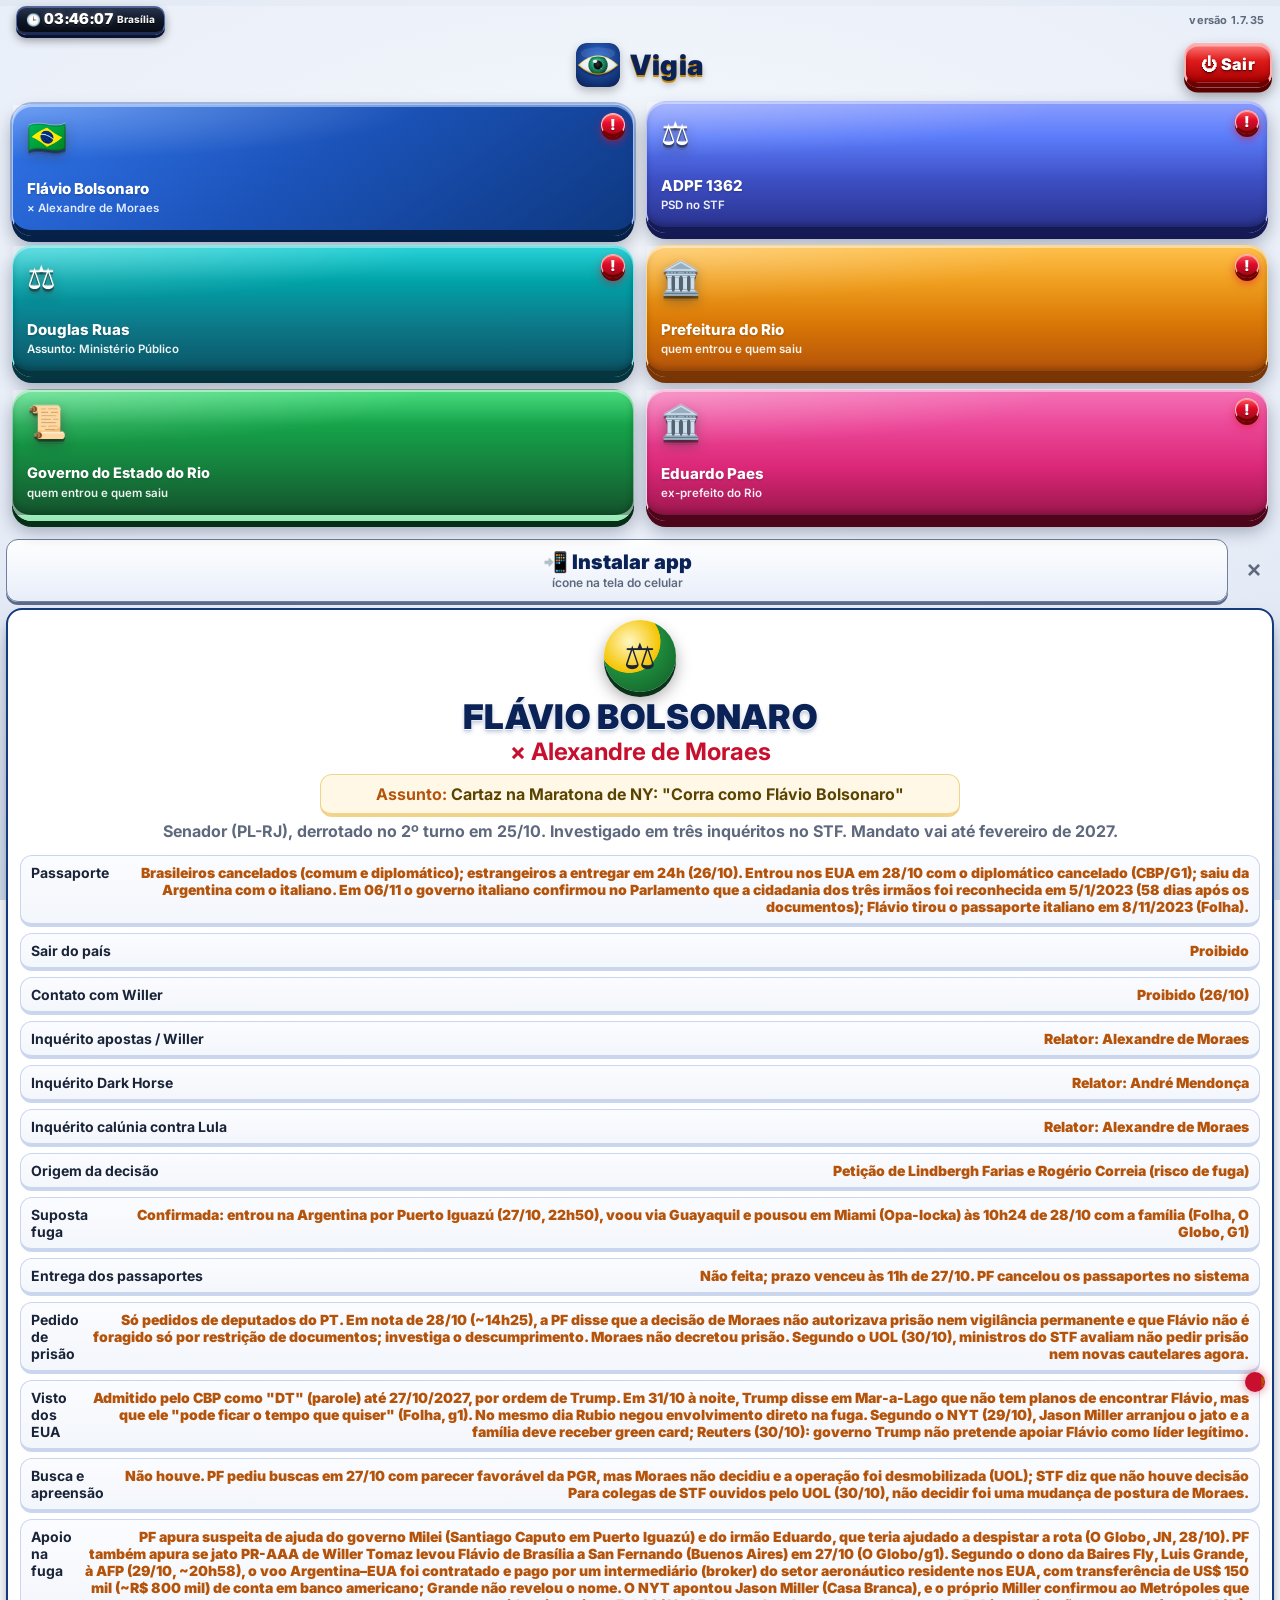
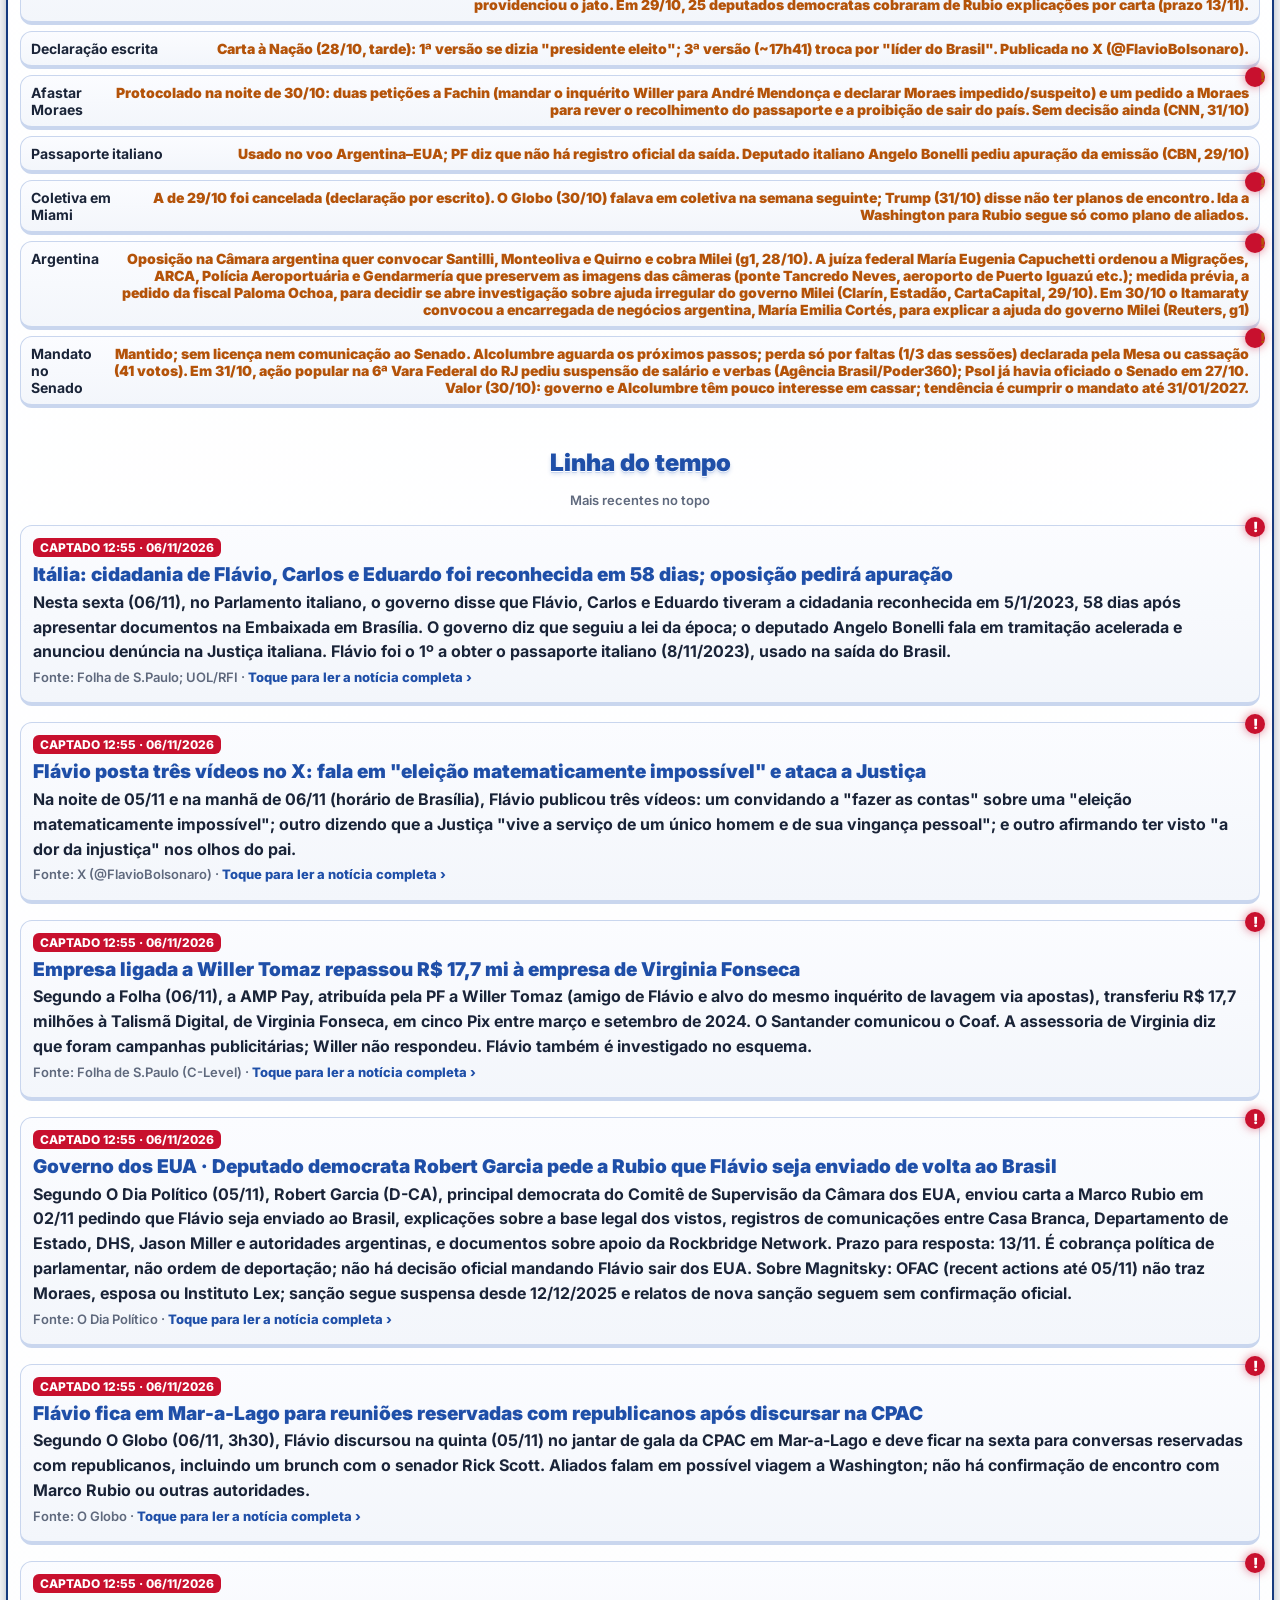
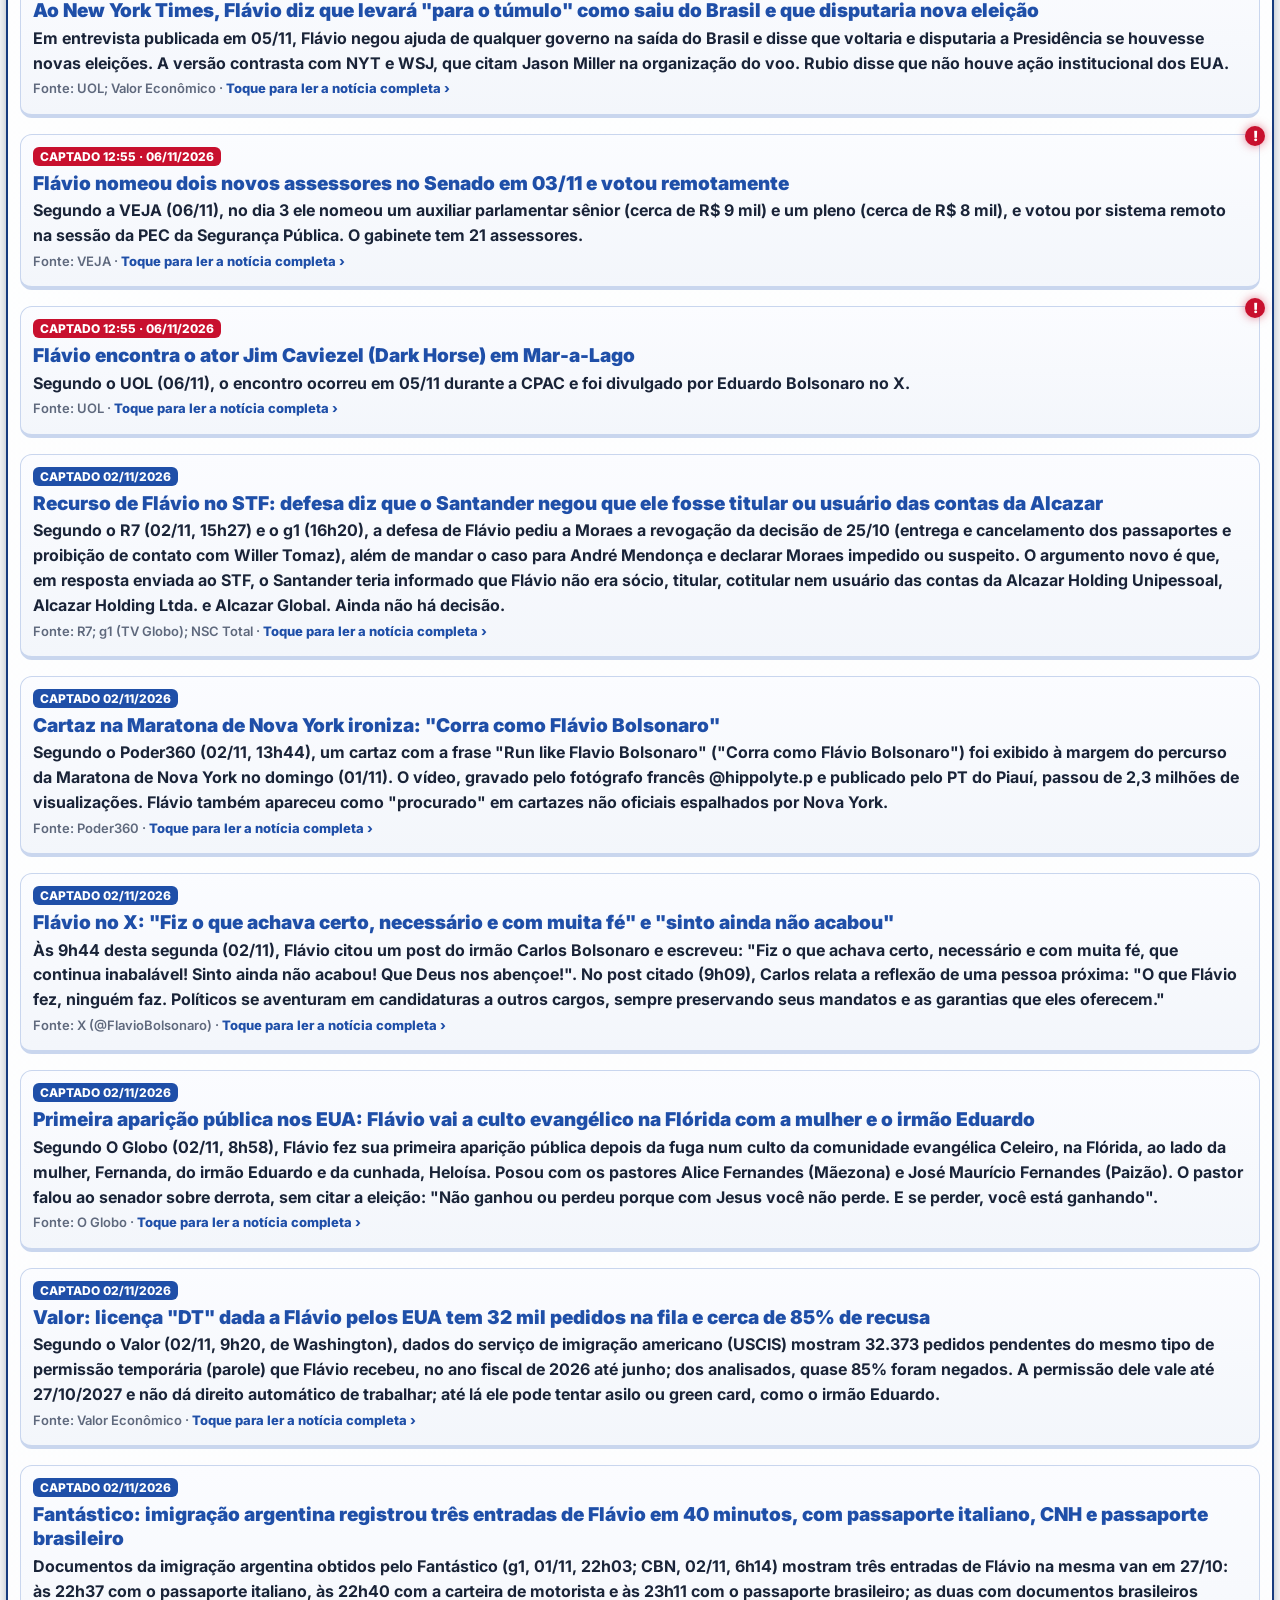
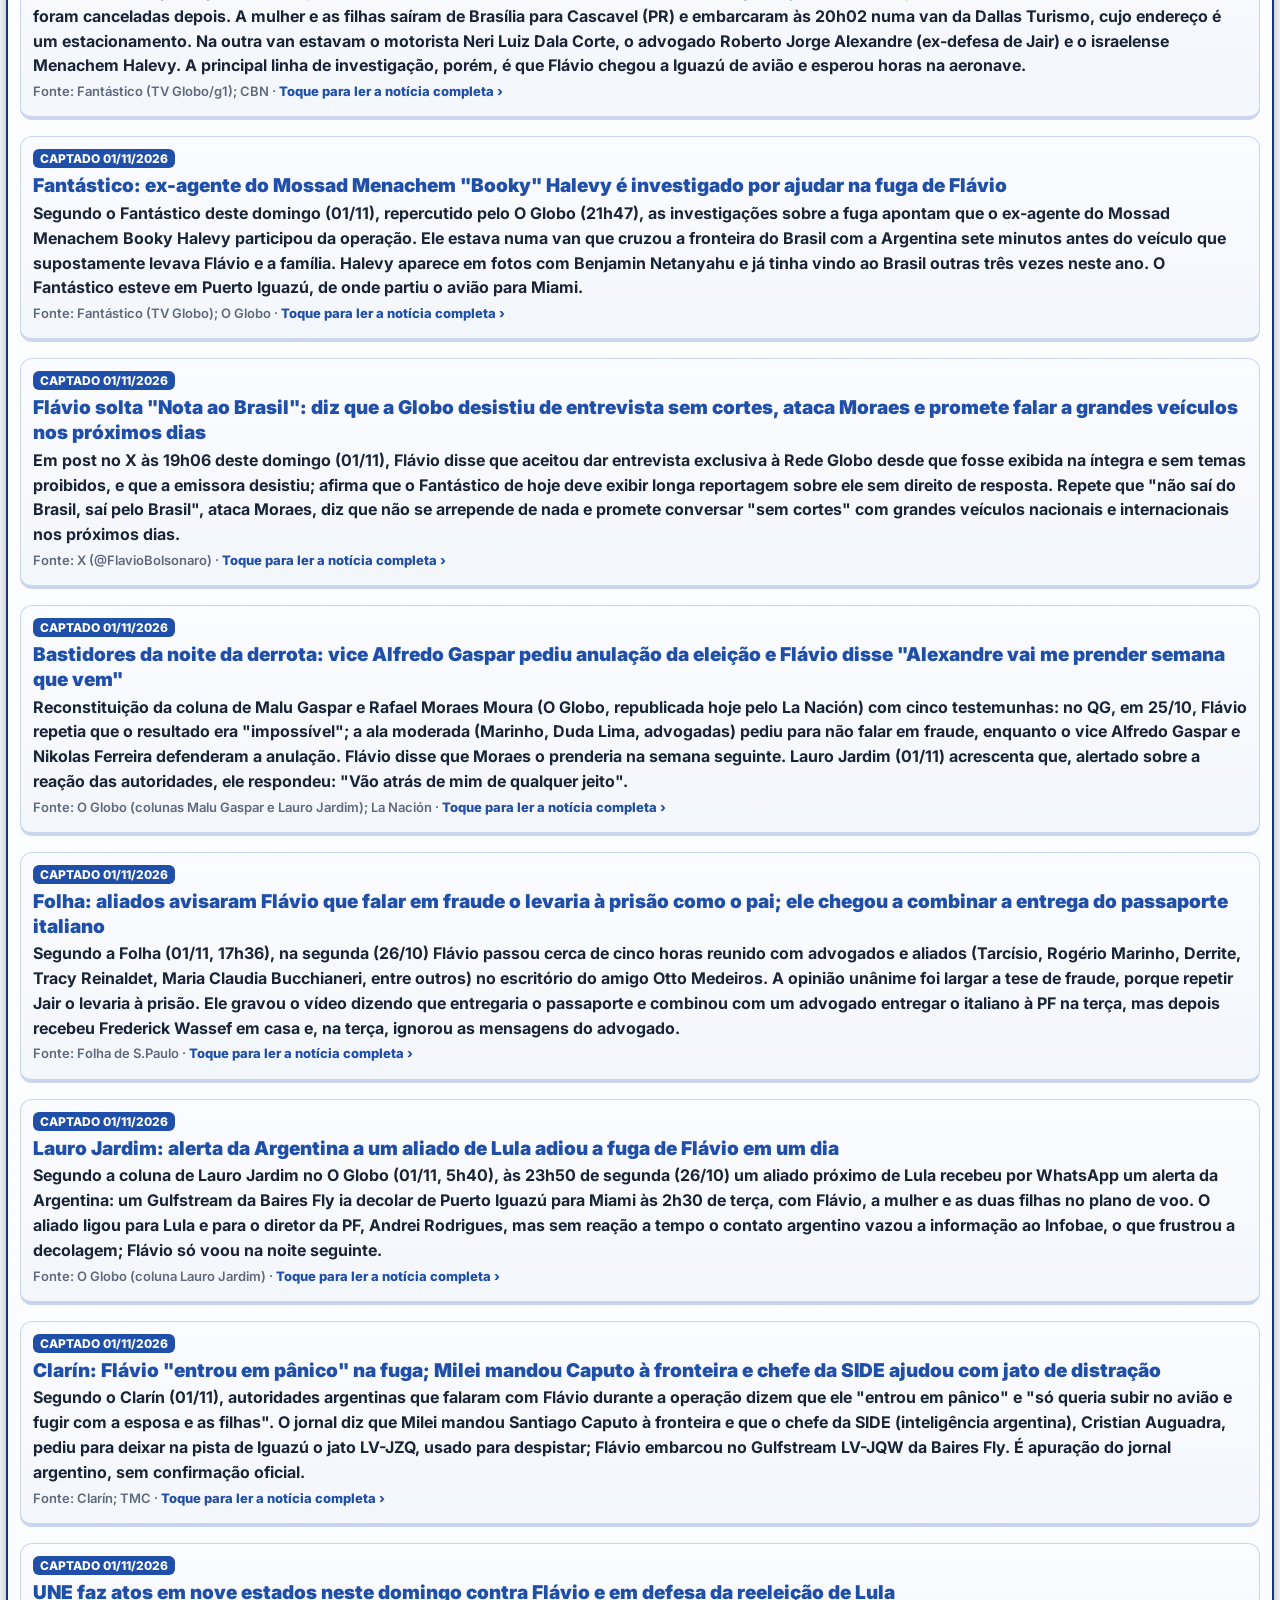
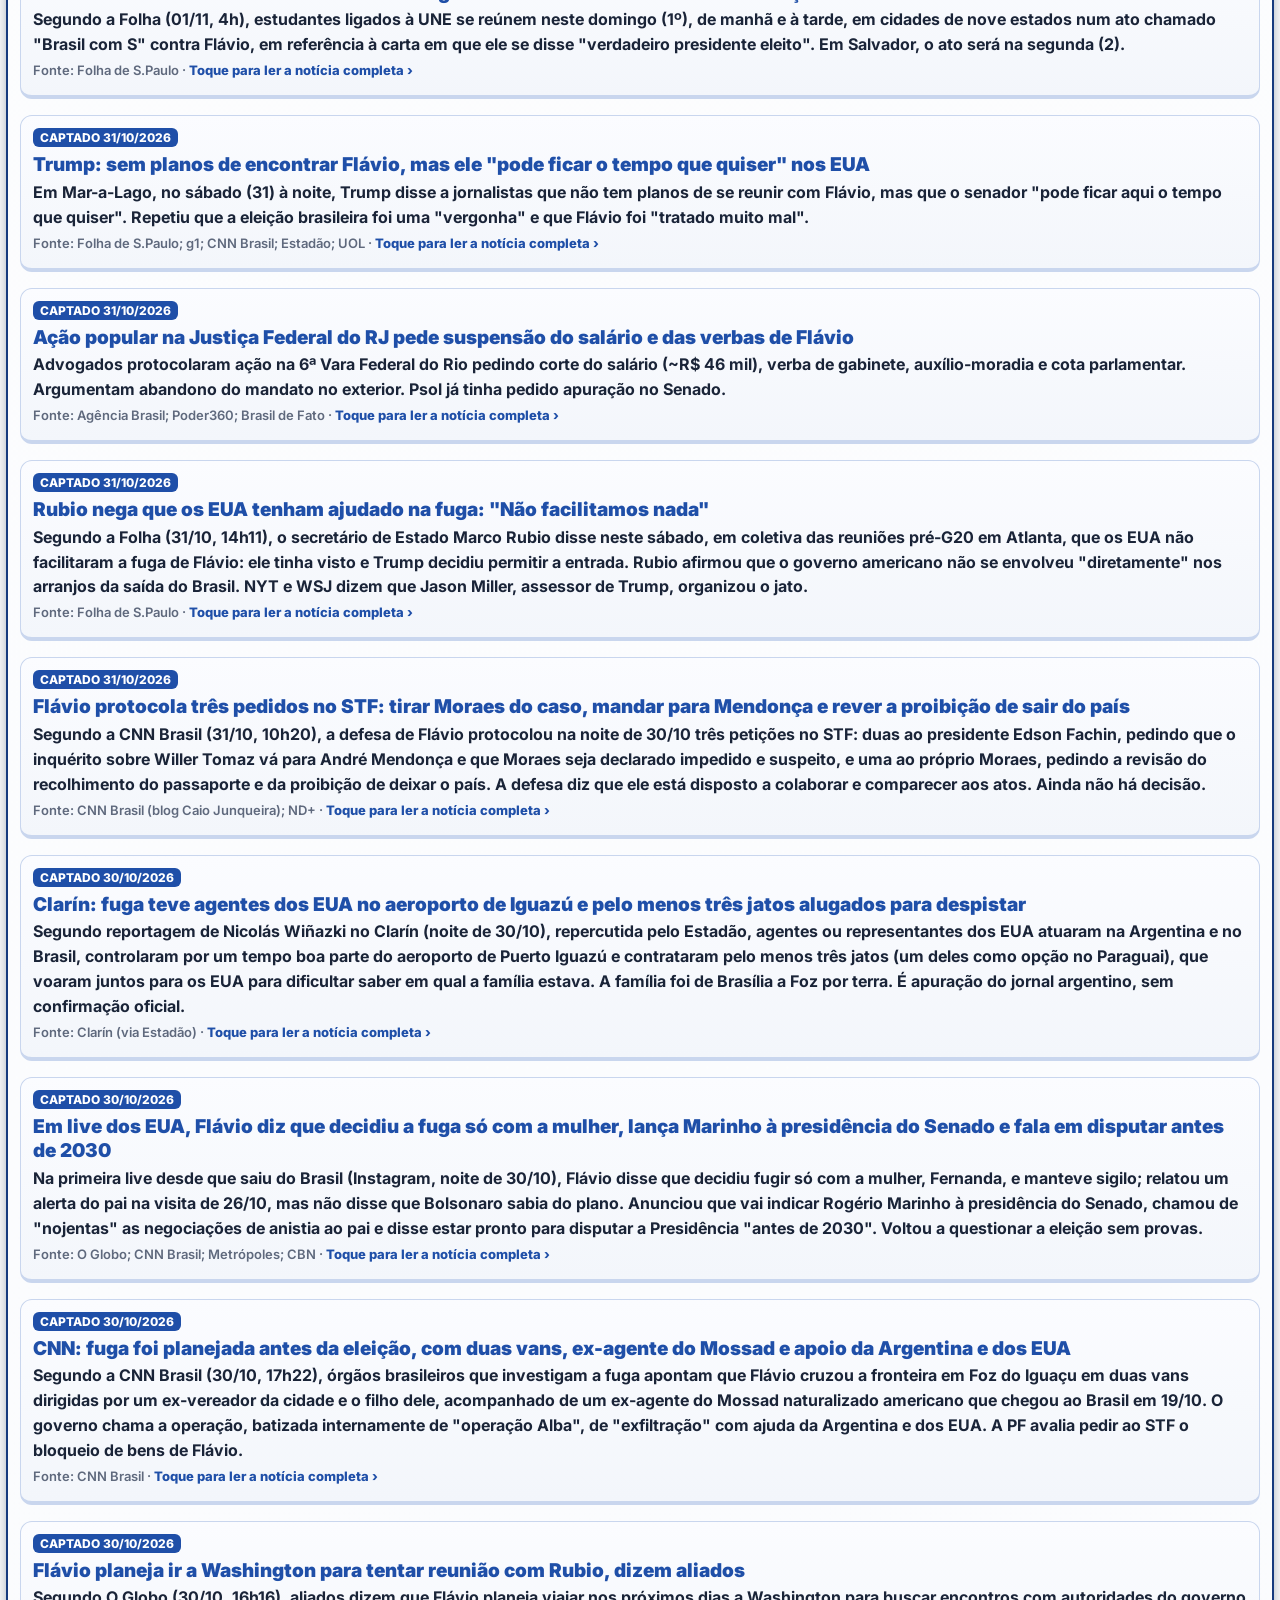
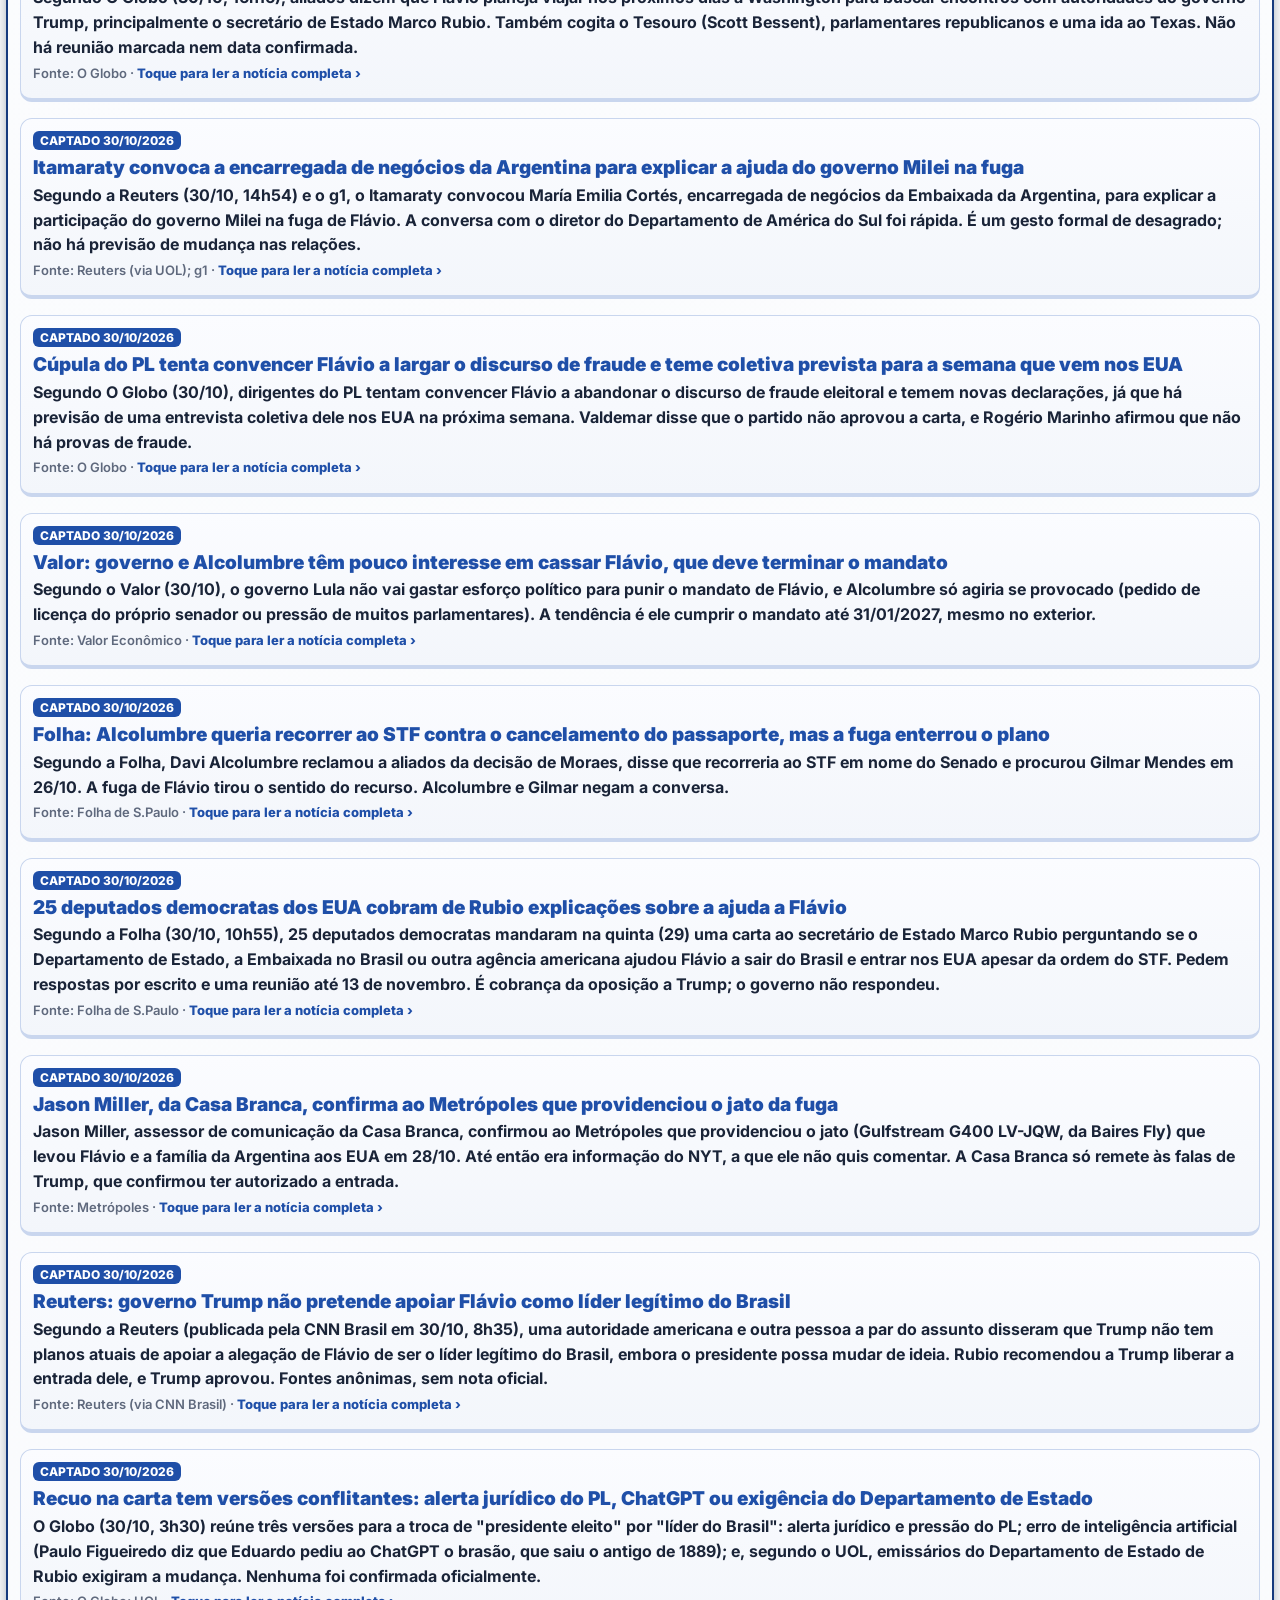
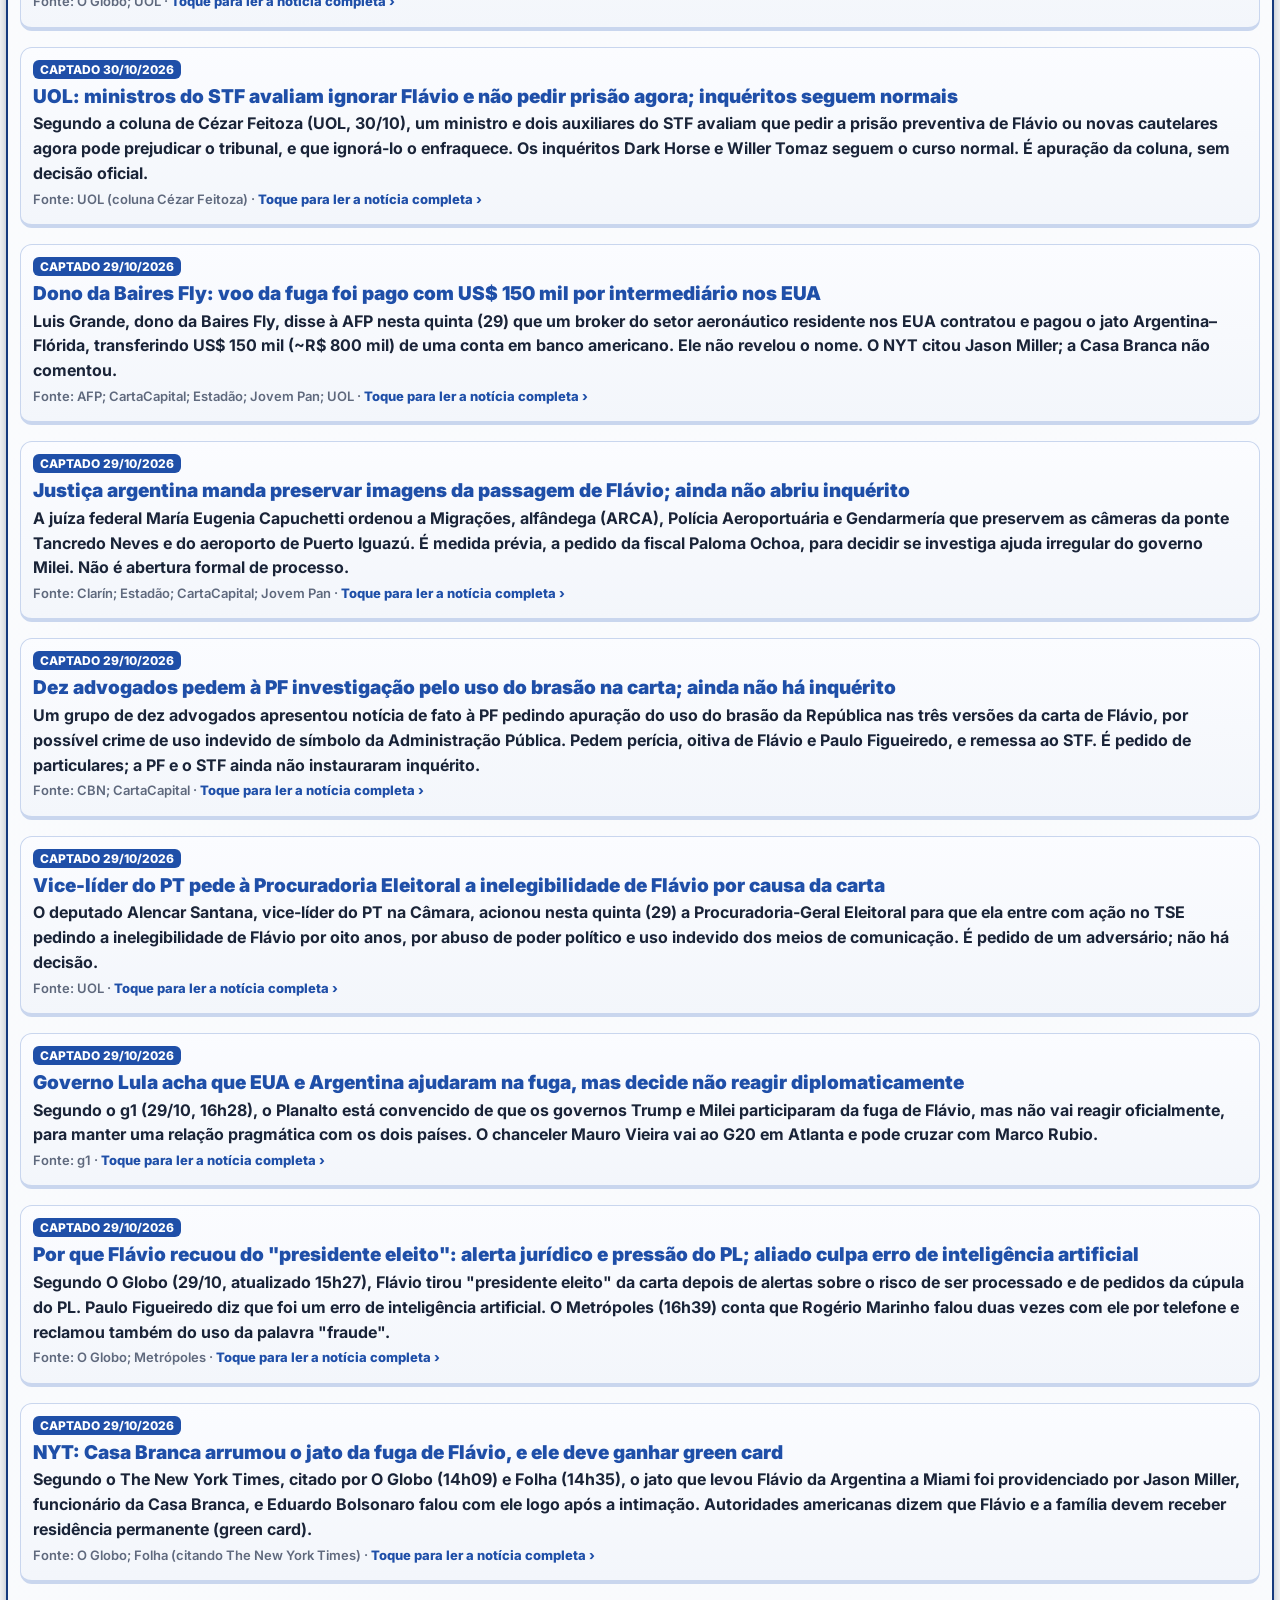
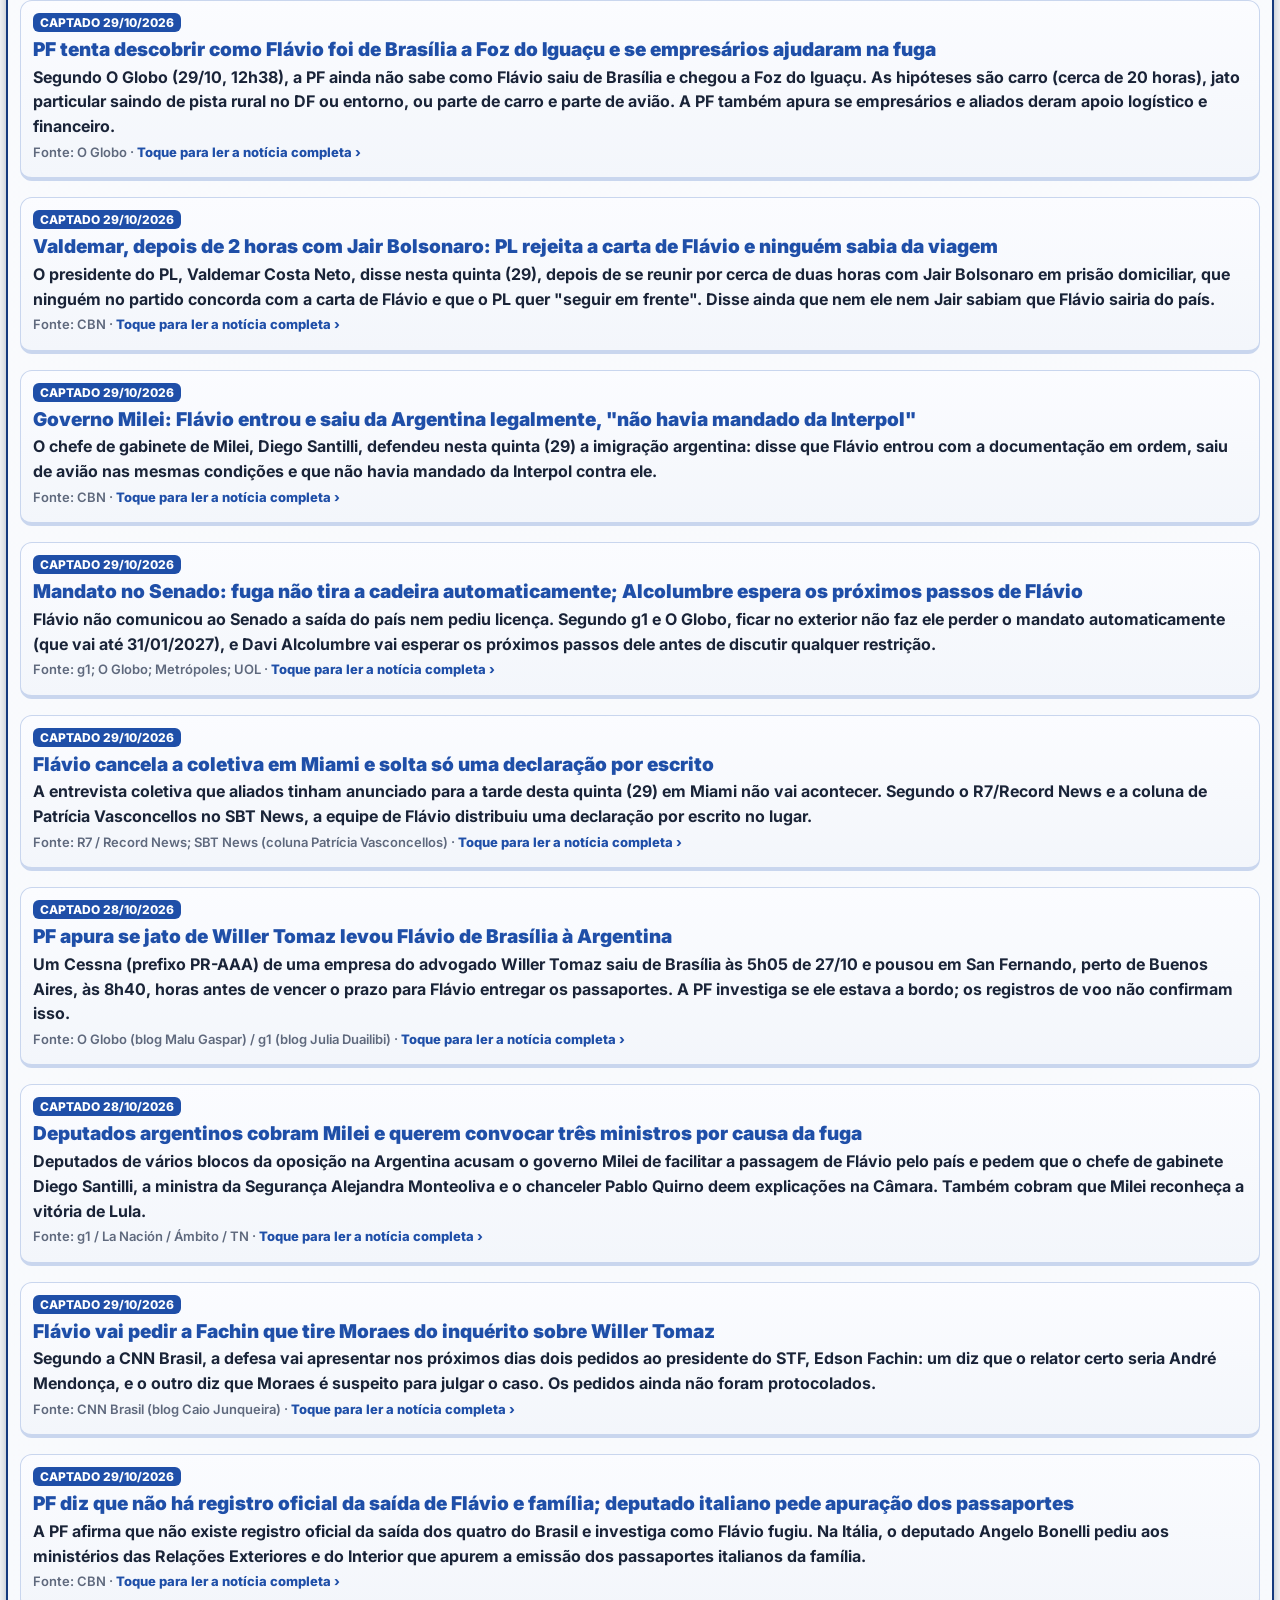
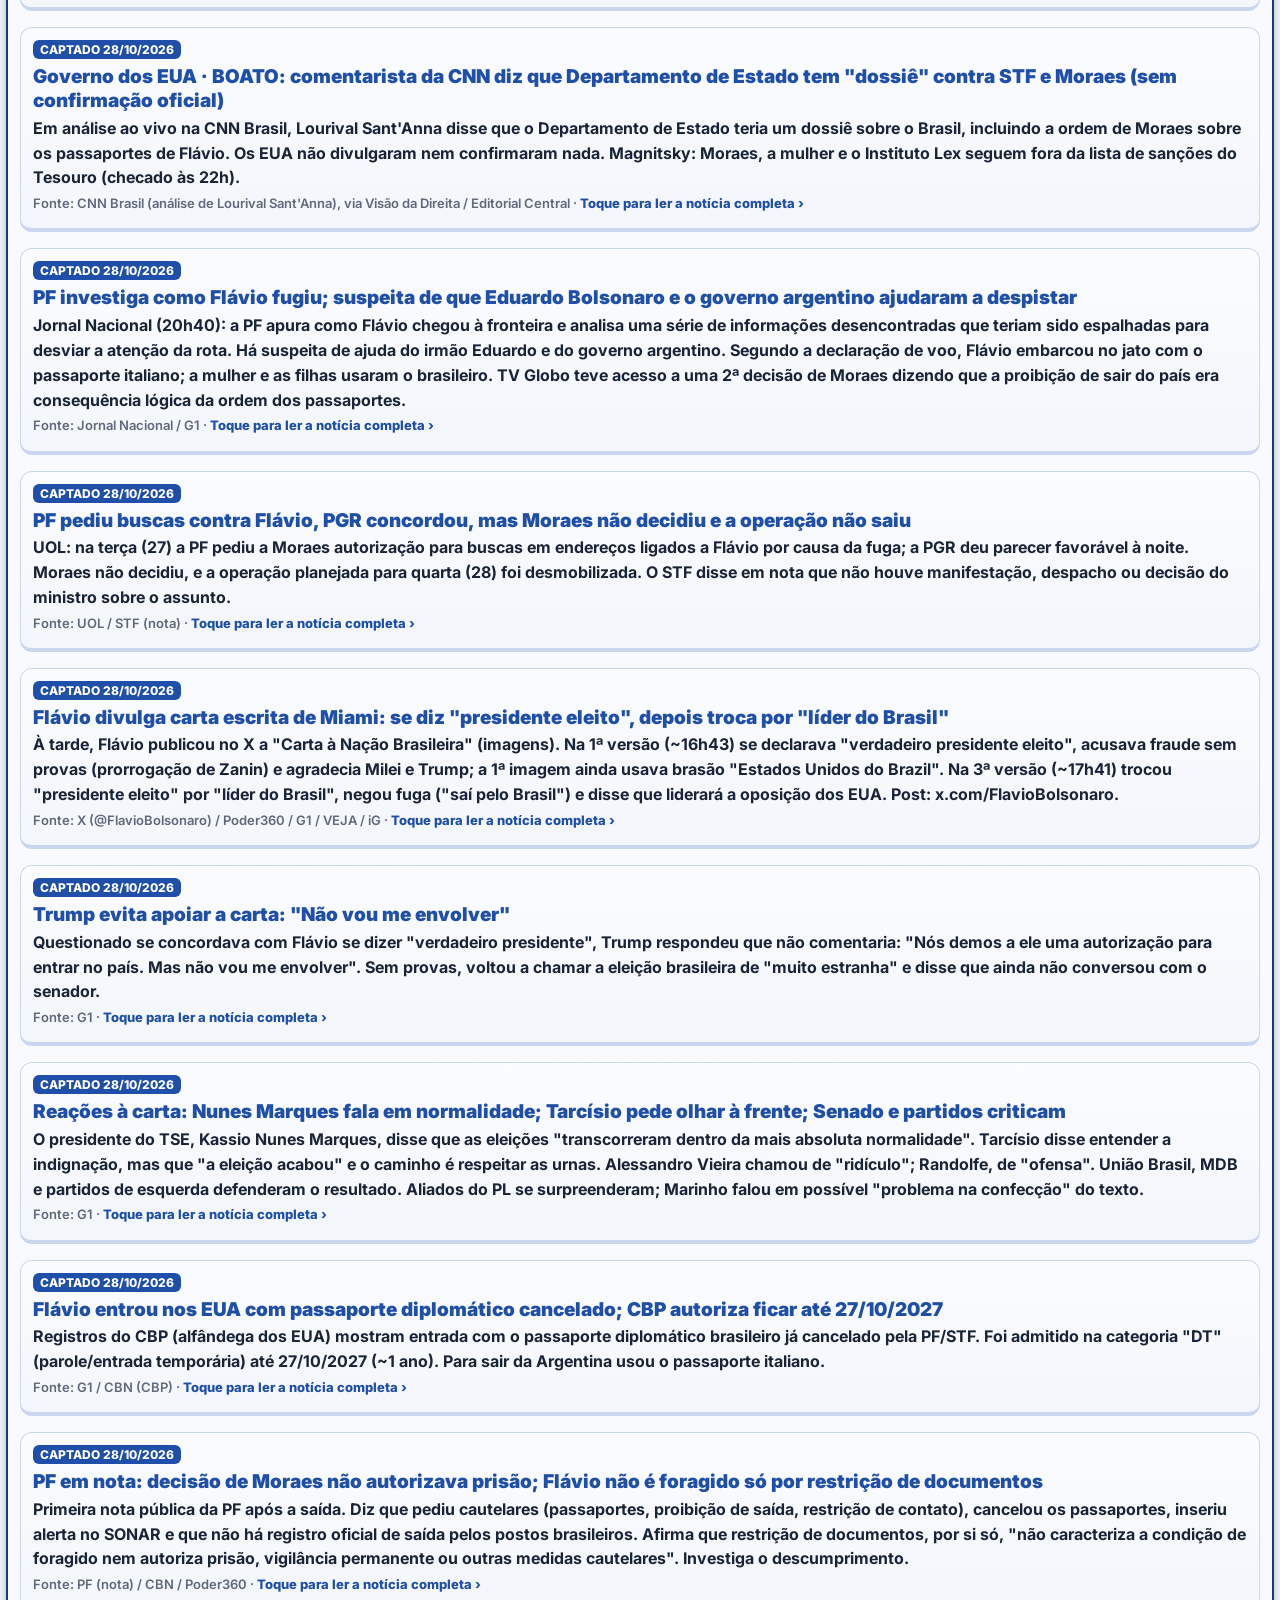
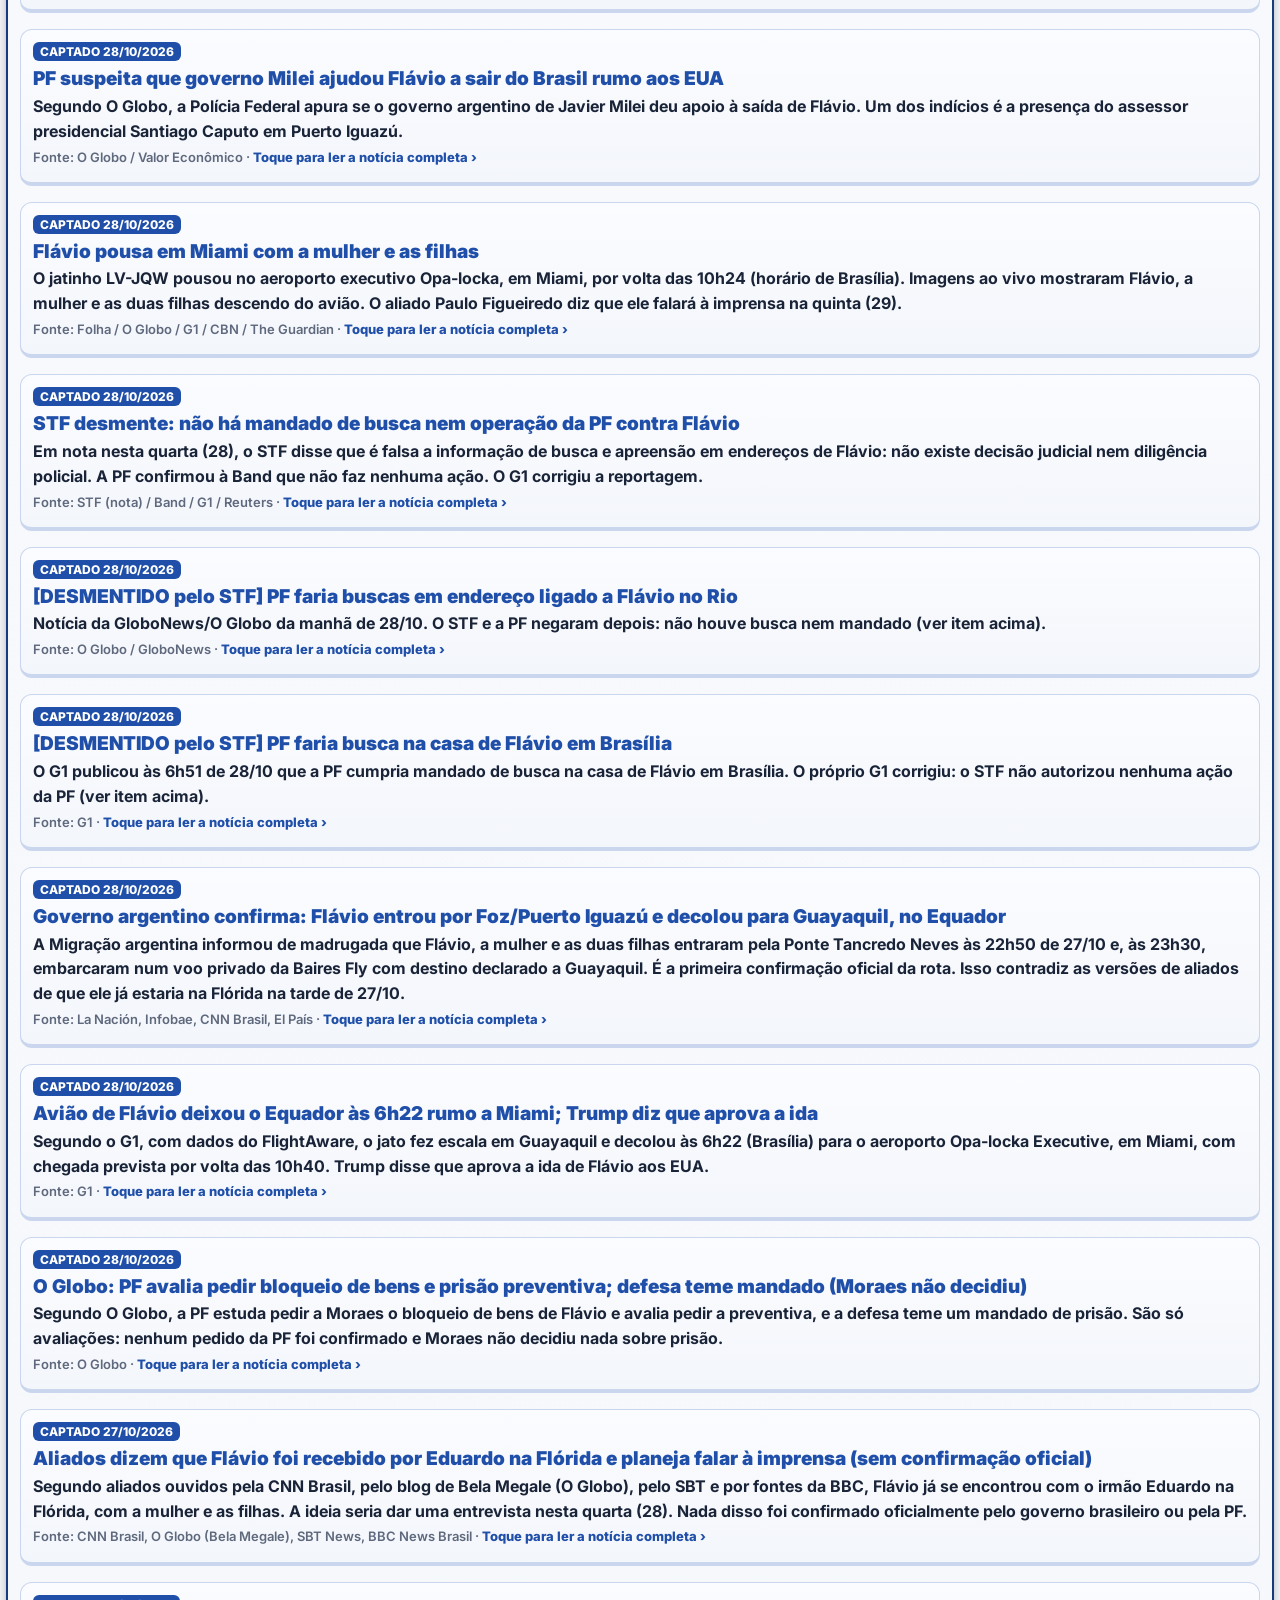
==== commit 7ad269a8: "feat: aba Governo do Estado do Rio no menu do Vigia Abre aba própria, no formato de quem entrou e qu" ====
--- a/index.html
+++ b/index.html
@@ -36,8 +36,9 @@
 <link rel="stylesheet" href="flavio.css?v=4">
 <link rel="stylesheet" href="ruas.css?v=1">
 <link rel="stylesheet" href="prefeitura.css?v=1">
+<link rel="stylesheet" href="governo.css?v=1">
 <link rel="stylesheet" href="paes.css?v=1">
-<link rel="stylesheet" href="inv.css?v=18">
+<link rel="stylesheet" href="inv.css?v=19">
 <style id="nav4">/* Proposta A: cards grandes com gradiente */
 nav.nav{display:grid!important;grid-template-columns:1fr 1fr!important;gap:12px!important;background:transparent!important;box-shadow:none!important;border:0!important;padding:4px 6px 8px!important;border-radius:0!important;align-items:stretch!important}
 nav.nav a,nav.nav a.largo,nav.nav a.inteira{grid-column:auto!important;width:auto!important;justify-self:stretch!important;position:relative;overflow:visible!important;display:flex!important;flex-direction:column!important;align-items:flex-start!important;justify-content:flex-end!important;text-align:left!important;min-height:132px!important;height:auto!important;padding:16px 14px 14px!important;border-radius:20px!important;border:1.5px solid rgba(255,255,255,.45)!important;border-bottom:6px solid rgba(0,0,0,.45)!important;border-bottom-width:1px!important;color:#fff!important;text-decoration:none!important;font-weight:800!important;font-size:15px!important;line-height:1.15!important;white-space:normal!important;text-shadow:0 1px 2px rgba(0,0,0,.25)!important;box-shadow:0 6px 0 rgba(0,0,0,.35),0 10px 18px rgba(13,27,58,.3),inset 0 2px 0 rgba(255,255,255,.4)!important;transition:transform .08s,box-shadow .08s,border-bottom-width .08s!important}
@@ -59,10 +60,11 @@
 <style id="sairbtn">.vg-cab{position:relative}.vg-sair{position:absolute;right:6px;top:50%;transform:translateY(-50%);background:linear-gradient(#ff5a5a,#c00);color:#fff;border:0;border-radius:14px;padding:11px 18px;font:800 18px Inter,system-ui,sans-serif;box-shadow:0 4px 0 #7a0000,0 6px 10px rgba(0,0,0,.35);cursor:pointer}.vg-sair:active{transform:translateY(calc(-50% + 3px));box-shadow:0 1px 0 #7a0000}#telaSair{position:fixed;inset:0;z-index:99999;background:#0b0f1a;color:#fff;display:flex;flex-direction:column;align-items:center;justify-content:center;text-align:center;padding:30px;font-family:Inter,system-ui,sans-serif}#telaSair h2{font-size:30px;margin:14px 0}#telaSair p{color:#cbd5e1;font-size:16px;max-width:420px;line-height:1.45}#telaSair small{margin-top:28px;color:#94a3b8}</style>
 </head>
 <body>
-<div class="versao-app"><span class="relogio" id="relogio" title="Hora local · horário de Brasília">🕒 <b id="relogioH">--:--:--</b> <small>Brasília</small></span><span class="ver-txt">versão 1.7.34</span></div>
+<div class="versao-app"><span class="relogio" id="relogio" title="Hora local · horário de Brasília">🕒 <b id="relogioH">--:--:--</b> <small>Brasília</small></span><span class="ver-txt">versão 1.7.35</span></div>
 <div class="vg-cab"><img src="icons/olho-logo.png?v=4" alt="" width="44" height="44"><b>Vigia</b><button class="vg-sair" id="btnSair" aria-label="Sair do app">⏻ Sair</button></div>
 <nav class="nav" id="nav">
   <b class="ponto" id="pontoPesq" hidden style="display:none"></b><b class="ponto" id="pontoAnal" hidden style="display:none"></b><b class="ponto" id="pontoProx" hidden style="display:none"></b><b class="ponto" id="pontoConf" hidden style="display:none"></b><a href="#flavio" data-aba="flavio" class="nc n1"><span class="nav-ico" aria-hidden="true">🇧🇷</span><span class="nav-lab">Flávio Bolsonaro</span><b class="ponto" id="pontoFlavio" hidden title="novidade no caso Flávio">!</b><small>× Alexandre de Moraes</small></a><a href="#adpf" data-aba="adpf" class="nc n2"><span class="nav-ico" aria-hidden="true">⚖️</span><img src="icons/balanca-192.png" alt="" class="adpf-ico"><span class="nav-lab">ADPF 1362</span><b class="ponto" id="pontoAdpf" hidden title="novidade na ADPF">!</b><small>PSD no STF</small></a><a href="#ruas" data-aba="ruas" class="nc n3"><span class="nav-ico" aria-hidden="true">⚖️</span><span class="nav-lab">Douglas Ruas</span><b class="ponto" id="pontoRuas" hidden title="novidade no caso Ruas">!</b><small><i class="ass-d">Assunto:</i> Ministério Público</small></a><a href="#prefeitura" data-aba="prefeitura" class="nc n4"><span class="nav-ico" aria-hidden="true">🏛️</span><span class="nav-lab">Prefeitura do Rio</span><b class="ponto" id="pontoPrefeitura" hidden title="novidade na Prefeitura do Rio">!</b><small>quem entrou e quem saiu</small></a>
+<a href="#governo" data-aba="governo" class="nc n6"><span class="nav-ico" aria-hidden="true">📜</span><span class="nav-lab">Governo do Estado do Rio</span><b class="ponto" id="pontoGoverno" hidden title="novidade no Governo do Estado do Rio">!</b><small>quem entrou e quem saiu</small></a>
 <a href="#paes" data-aba="paes" class="nc n5"><span class="nav-ico" aria-hidden="true">🏛️</span><span class="nav-lab">Eduardo Paes</span><b class="ponto" id="pontoPaes" hidden title="novidade no caso Paes">!</b><small>ex-prefeito do Rio</small></a>
 </nav>
 <div class="inst" id="inst" hidden>
@@ -227,6 +229,19 @@
  <div class="rod" id="pfAtu">Carregando…</div>
 </main>
 
+<main class="quadro aba" id="aba-governo" hidden>
+ <div class="ge-topo">
+  <div class="ge-logo">📜</div>
+  <h1 style="font-size:clamp(18px,5.4vw,28px)">GOVERNO DO ESTADO DO RIO</h1>
+  <div class="ge-contra" id="geContra">Diário Oficial do Estado do Rio de Janeiro</div>
+  <div class="ge-assunto" id="geAss"></div>
+  <div class="subt" id="geRes"></div>
+  <div class="st" id="geSt"></div>
+ </div>
+ <h2 class="tit">Quem entrou e quem saiu</h2><p class="nota">Trocas no 1º escalão estadual · mais recentes no topo</p><div id="geLin"></div>
+ <div class="rod" id="geAtu">Carregando…</div>
+</main>
+
 <main class="quadro aba" id="aba-paes" hidden>
  <div class="pa-topo">
   <div class="pa-logo">🏛️</div>
@@ -250,13 +265,14 @@
   </div>
 </div>
 
-<script src="app.js?v=107"></script>
+<script src="app.js?v=108"></script>
 <script src="adpf.js?v=9"></script>
-<script src="flavio.js?v=11"></script>
+<script src="flavio.js?v=12"></script>
 <script src="ruas.js?v=6"></script>
 <script src="prefeitura.js?v=1"></script>
+<script src="governo.js?v=1"></script>
 <script src="paes.js?v=1"></script>
-<script src="inv.js?v=5"></script>
+<script src="inv.js?v=6"></script>
 <div id="telaSair" hidden style="display:none"><img src="icons/olho-logo.png?v=4" width="72" height="72" alt="" style="border-radius:16px"><h2>App encerrado</h2><p><b>iPhone:</b> deslize de baixo para cima e arraste o Vigia para cima para fechar.<br><b>Android:</b> toque no botão de apps recentes e deslize o Vigia para fechar.</p><small>Toque na tela para voltar</small></div>
 <script>(function(){var b=document.getElementById('btnSair'),t=document.getElementById('telaSair');b.onclick=function(){try{window.close()}catch(e){}if(/Android/i.test(navigator.userAgent)){try{var n=history.length;if(n>1)history.go(-(n-1));setTimeout(function(){history.back()},150)}catch(e){}}setTimeout(function(){if(!window.closed){t.hidden=false;t.style.display='flex'}},300)};t.onclick=function(){t.hidden=true;t.style.display='none'}})();</script>
 </body>
--- a/governo.css
+++ b/governo.css
@@ -0,0 +1,42 @@
+#aba-governo .ge-topo{text-align:center;padding-bottom:8px}
+#aba-governo .ge-logo{width:72px;height:72px;margin:4px auto 6px;border-radius:50%;display:flex;align-items:center;justify-content:center;font-size:36px;background:radial-gradient(circle at 35% 30%,#dcfce7,#22c55e 45%,#14532d 46%,#052e16);box-shadow:0 5px 0 #052e16,0 8px 16px rgba(0,0,0,.35)}
+#aba-governo .tit{color:var(--azul);font-weight:900;font-size:clamp(20px,5.6vw,26px);text-align:center;margin:18px 0 8px;text-shadow:0 1px 0 #fff,0 2px 0 #c9d6ee,0 3px 4px rgba(31,79,168,.25)}
+#aba-governo .subt{font-size:13.5px;font-weight:700;color:var(--cinza);margin-top:4px;line-height:1.35}
+#aba-governo .st{display:grid;grid-template-columns:1fr;gap:6px;margin-top:12px;text-align:left}
+#aba-governo .st div{display:flex;justify-content:space-between;gap:8px;background:linear-gradient(180deg,#f7f9fd,#e8eef9);border:1.5px solid #c9d6ee;border-bottom-width:4px;border-radius:12px;padding:8px 10px;font-weight:700;font-size:14px}
+#aba-governo .st div b{font-weight:900;text-align:right;color:#b45309;max-width:62%}
+#aba-governo .cd{border:1.5px solid #c9d6ee;border-bottom-width:4px;border-radius:12px;padding:10px 12px;margin:8px 0;background:#fbfcff;overflow-wrap:anywhere;text-align:left}
+#aba-governo .cd .v{font-weight:700;font-size:15px;margin-top:2px;line-height:1.35}
+#aba-governo .dt{display:inline-block;background:var(--azul);color:#fff;border-radius:6px;font-size:12px;font-weight:800;padding:2px 7px}
+#aba-governo .cd h3{font-size:16px;font-weight:900;color:var(--azul);margin:6px 0 2px}
+#aba-governo .cd a{color:var(--azul);font-weight:800}
+#aba-governo .nota{color:var(--cinza);font-size:13px;font-weight:600;margin:4px 0 6px;text-align:center}
+#aba-governo .cd .nota{text-align:left}
+#aba-governo .gecd{cursor:pointer}
+#aba-governo .ge-ler{color:var(--azul);font-weight:800}
+#aba-governo .st .adexc,#aba-governo .cd .adexc{color:#fff}
+#aba-governo .st div.adnovo,#aba-governo .cd.adnovo{position:relative}
+#aba-governo .ge-contra{font-weight:900;font-size:clamp(16px,4.6vw,21px);color:#0b5ea8;margin-top:2px}
+#aba-governo .ge-assunto{max-width:640px;margin:8px auto 2px;padding:8px 12px;border-radius:12px;background:#fff8e6;border:1.5px solid #f0d48a;border-bottom-width:4px;font-weight:700;font-size:14px;line-height:1.4;color:#5b4300}
+#aba-governo .ge-assunto b{color:#b45309}
+#aba-governo .ge-meta{font-weight:800;font-size:13.5px;color:#14532d;margin-top:4px}
+#aba-governo .ge-priv{display:inline-block;margin:6px 8px 0 0;padding:2px 8px;border-radius:8px;background:#ecfdf3;border:1.5px solid #86efac;color:#14532d;font:800 12px/1.3 Inter,system-ui,sans-serif}
+#aba-governo .ge-nao-gov{display:inline-block;margin-top:6px;padding:2px 8px;border-radius:8px;background:#fff7ed;border:1.5px solid #fdba74;color:#9a3412;font:800 12px/1.3 Inter,system-ui,sans-serif}
+#aba-governo h1{white-space:normal}
+nav.nav a.n6,body.inv nav.nav a.n6{
+  background:linear-gradient(180deg,#4ade80 0%,#16a34a 28%,#15803d 62%,#14532d 100%)!important;
+  border-color:#bbf7d0!important;border-bottom-color:#052e16!important;
+  box-shadow:0 6px 0 #052e16,0 10px 18px rgba(13,27,58,.35),inset 0 2px 0 rgba(255,255,255,.45),inset 0 -3px 6px rgba(0,0,0,.22)!important;
+  overflow:visible!important;height:auto!important
+}
+nav.nav a.atual.n6,body.inv nav.nav a.atual.n6{
+  background:linear-gradient(180deg,#4ade80 0%,#16a34a 28%,#15803d 62%,#14532d 100%)!important;
+  box-shadow:0 6px 0 #052e16,0 10px 18px rgba(13,27,58,.35),inset 0 2px 0 rgba(255,255,255,.45),0 0 0 2px rgba(22,163,74,.4)!important
+}
+nav.nav a.n6:active,body.inv nav.nav a.n6:active{
+  transform:translateY(4px)!important;border-bottom-width:2px!important;
+  box-shadow:0 1px 0 rgba(0,0,0,.35),0 2px 6px rgba(0,0,0,.3),inset 0 3px 8px rgba(0,0,0,.35)!important
+}
+nav.nav a[data-aba="governo"] .nav-lab{
+  white-space:normal!important;overflow-wrap:break-word!important;line-height:1.2!important
+}
--- a/inv.css
+++ b/inv.css
@@ -425,3 +425,18 @@
 body.inv .pa-contra{color:#c8102e!important}
 body.inv .pa-logo{display:flex!important;filter:none!important;opacity:1!important}
 body.inv .past b{color:#b45309!important}
+/* Governo do Estado do Rio — mesmo tratamento claro da Prefeitura */
+body.inv .ge-topo{background:transparent!important;border:0!important;box-shadow:none!important;color:#1a2438!important}
+body.inv .ge-logo{display:flex!important;filter:none!important;opacity:1!important}
+body.inv .ge-contra{color:#c8102e!important;background:transparent!important;border:0!important}
+body.inv .ge-assunto{color:#5b4300!important;background:#fff8e6!important;border:1.5px solid #f0d48a!important;border-bottom-width:4px!important;border-radius:12px!important;box-shadow:none!important}
+body.inv .ge-assunto b{background:none!important;-webkit-background-clip:unset!important;background-clip:unset!important;color:#b45309!important;text-shadow:none!important}
+body.inv .gecd,body.inv .gest{background:linear-gradient(180deg,#fbfcff,#f3f6fb)!important;border:1.5px solid #c9d6ee!important;border-bottom-width:4px!important;border-radius:12px!important;color:#1a2438!important;box-shadow:none!important}
+body.inv .gecd:before,body.inv .gecd:after{display:none!important;content:none!important}
+body.inv .gecd h3{background:none!important;-webkit-background-clip:unset!important;background-clip:unset!important;color:var(--azul,#1f4fa8)!important;text-shadow:none!important;font-weight:900!important}
+body.inv .gecd .v{color:#1a2438!important}
+body.inv .gest b{color:#b45309!important}
+body.inv #geLin:before{display:none!important;content:none!important}
+body.inv #geLin{padding-left:0!important}
+body.inv nav.nav a[data-aba="governo"],nav.nav a[data-aba="governo"]{overflow:visible!important;height:auto!important}
+body.inv nav.nav a[data-aba="governo"] .nav-lab,nav.nav a[data-aba="governo"] .nav-lab{white-space:normal!important;overflow-wrap:break-word!important;line-height:1.2!important;font-size:14.5px!important}
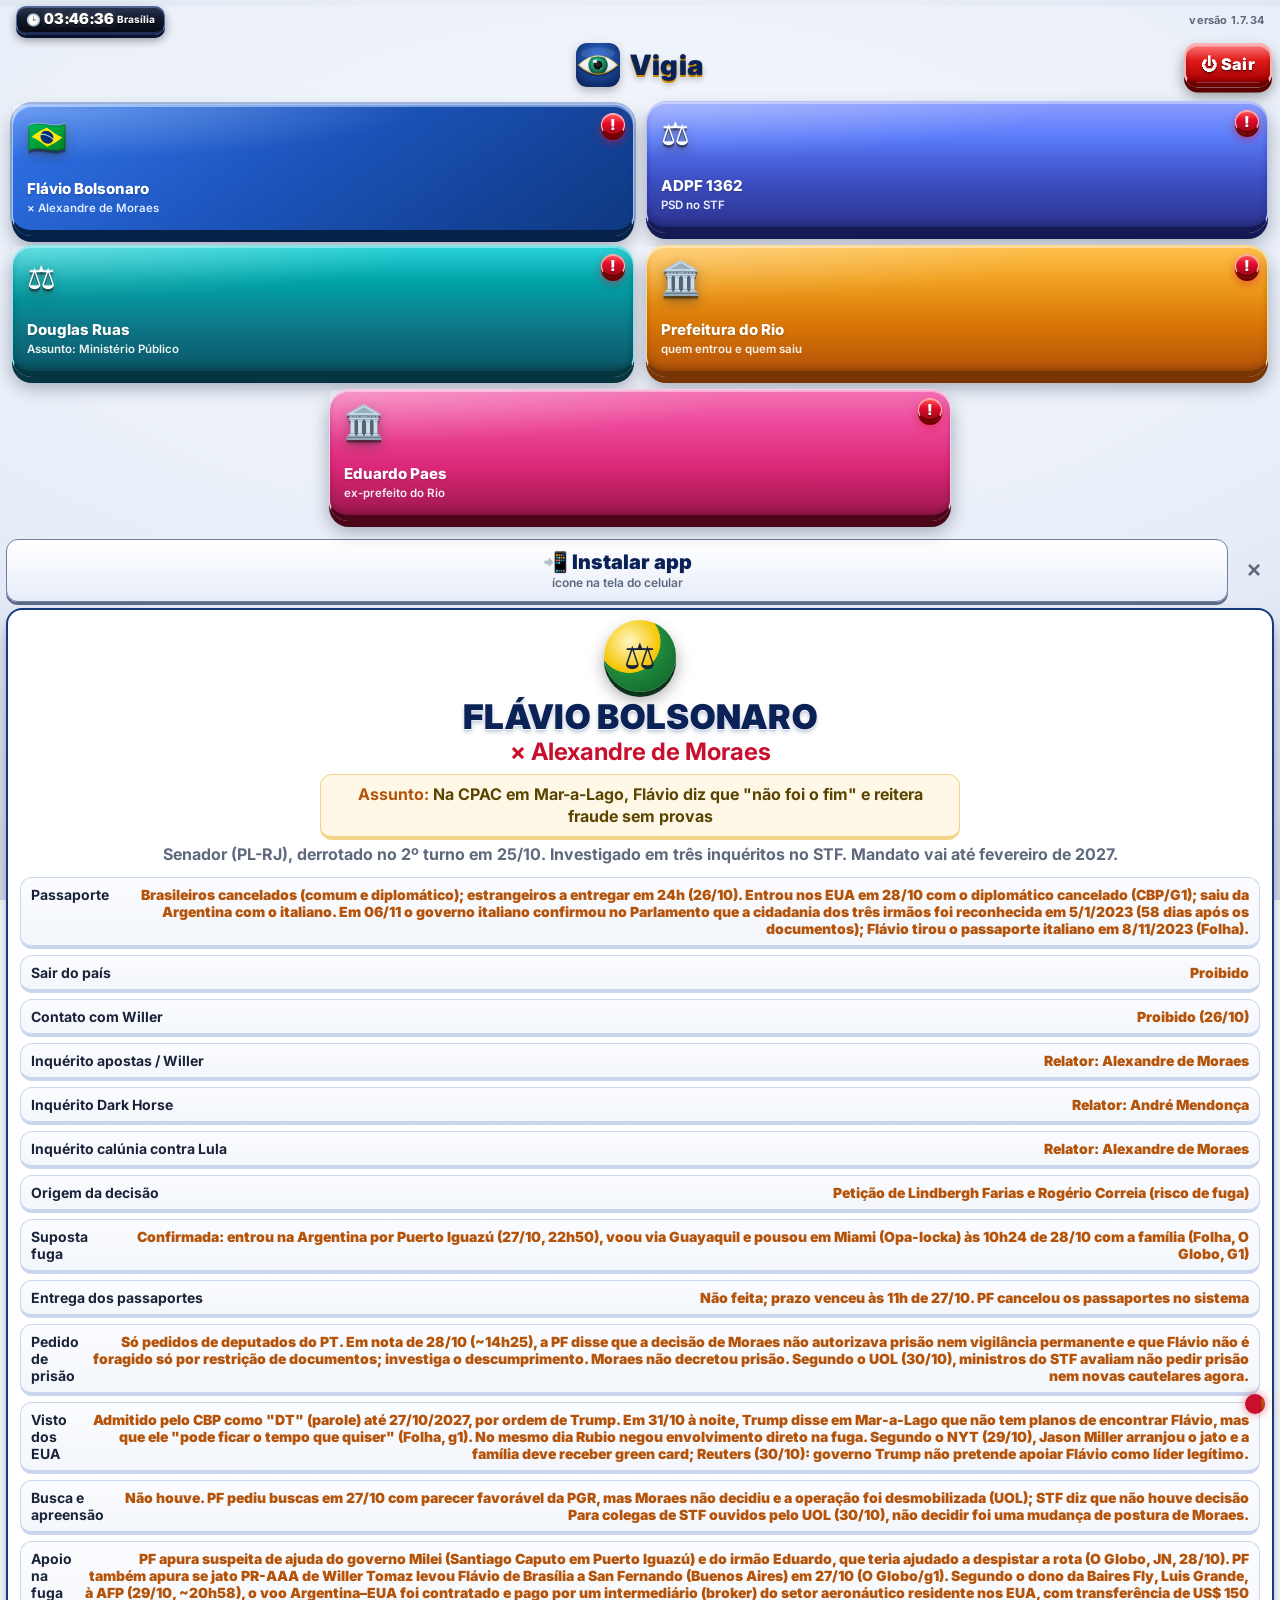
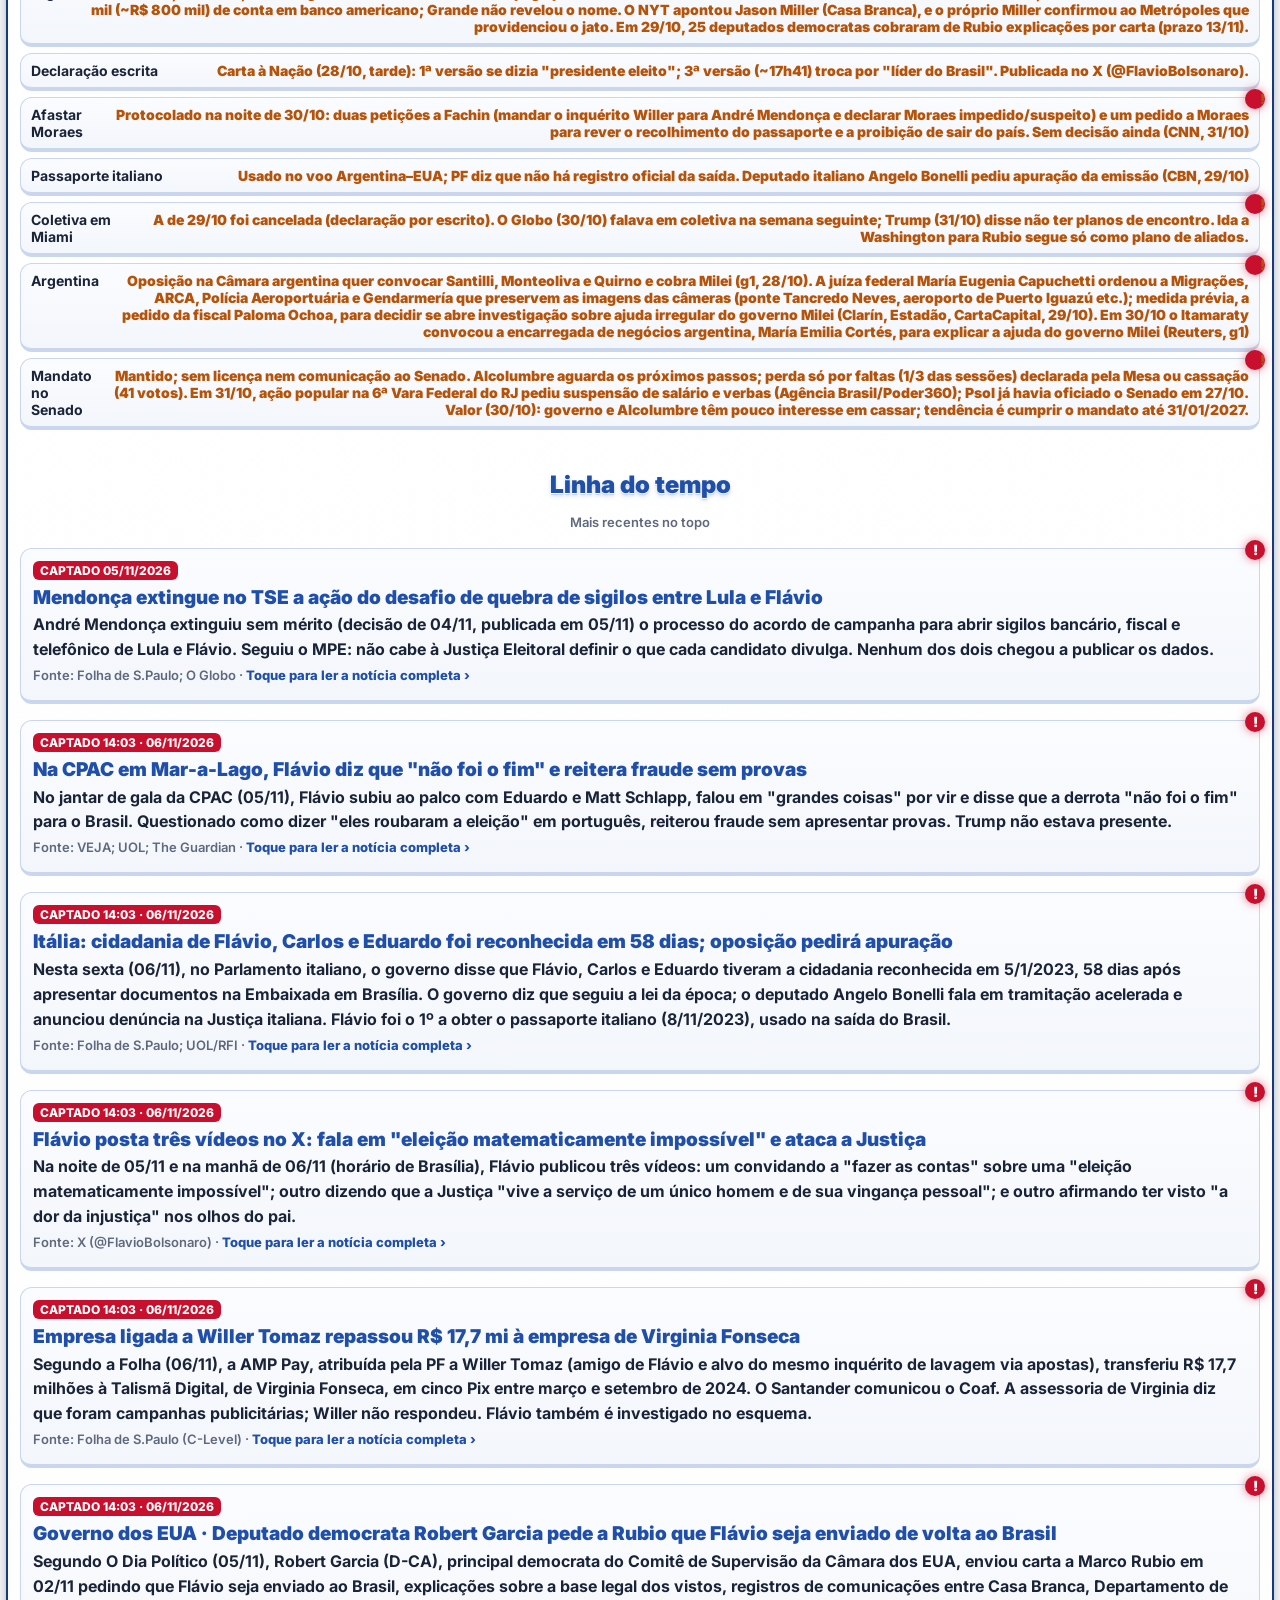
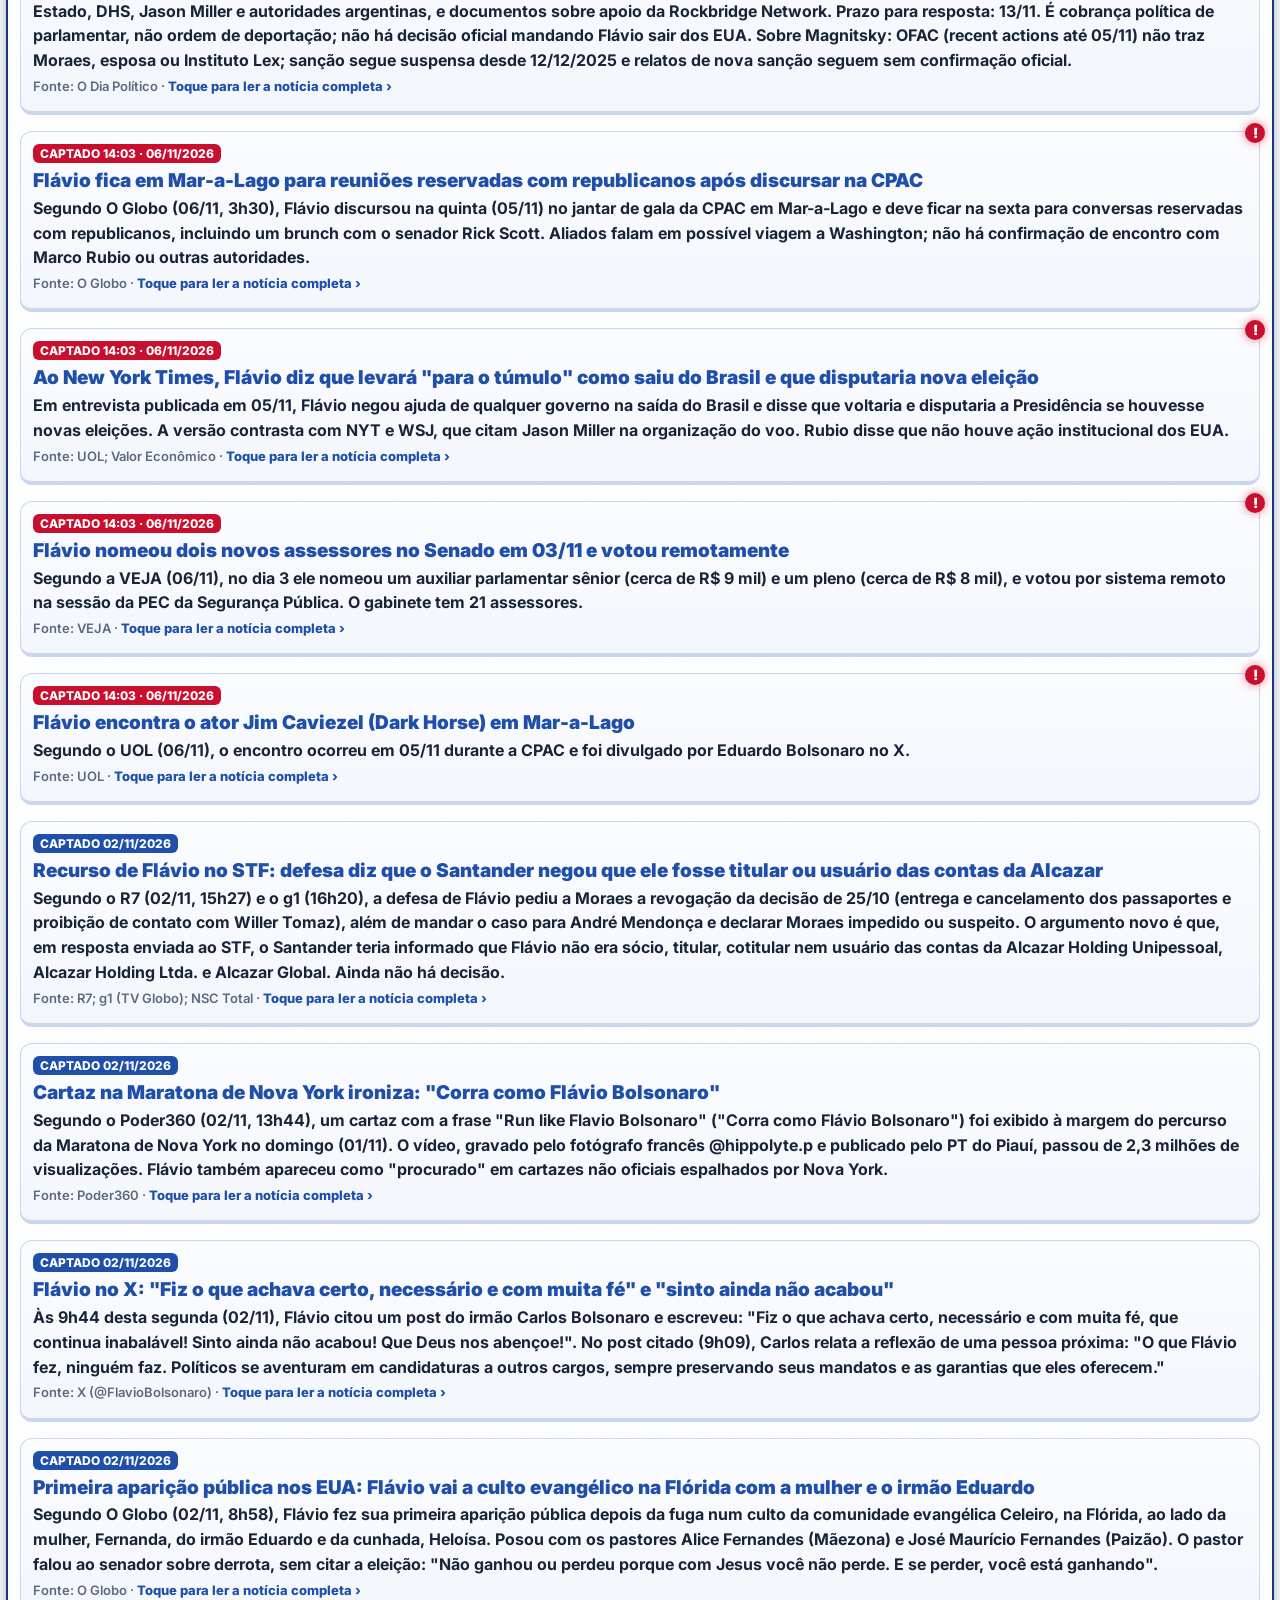
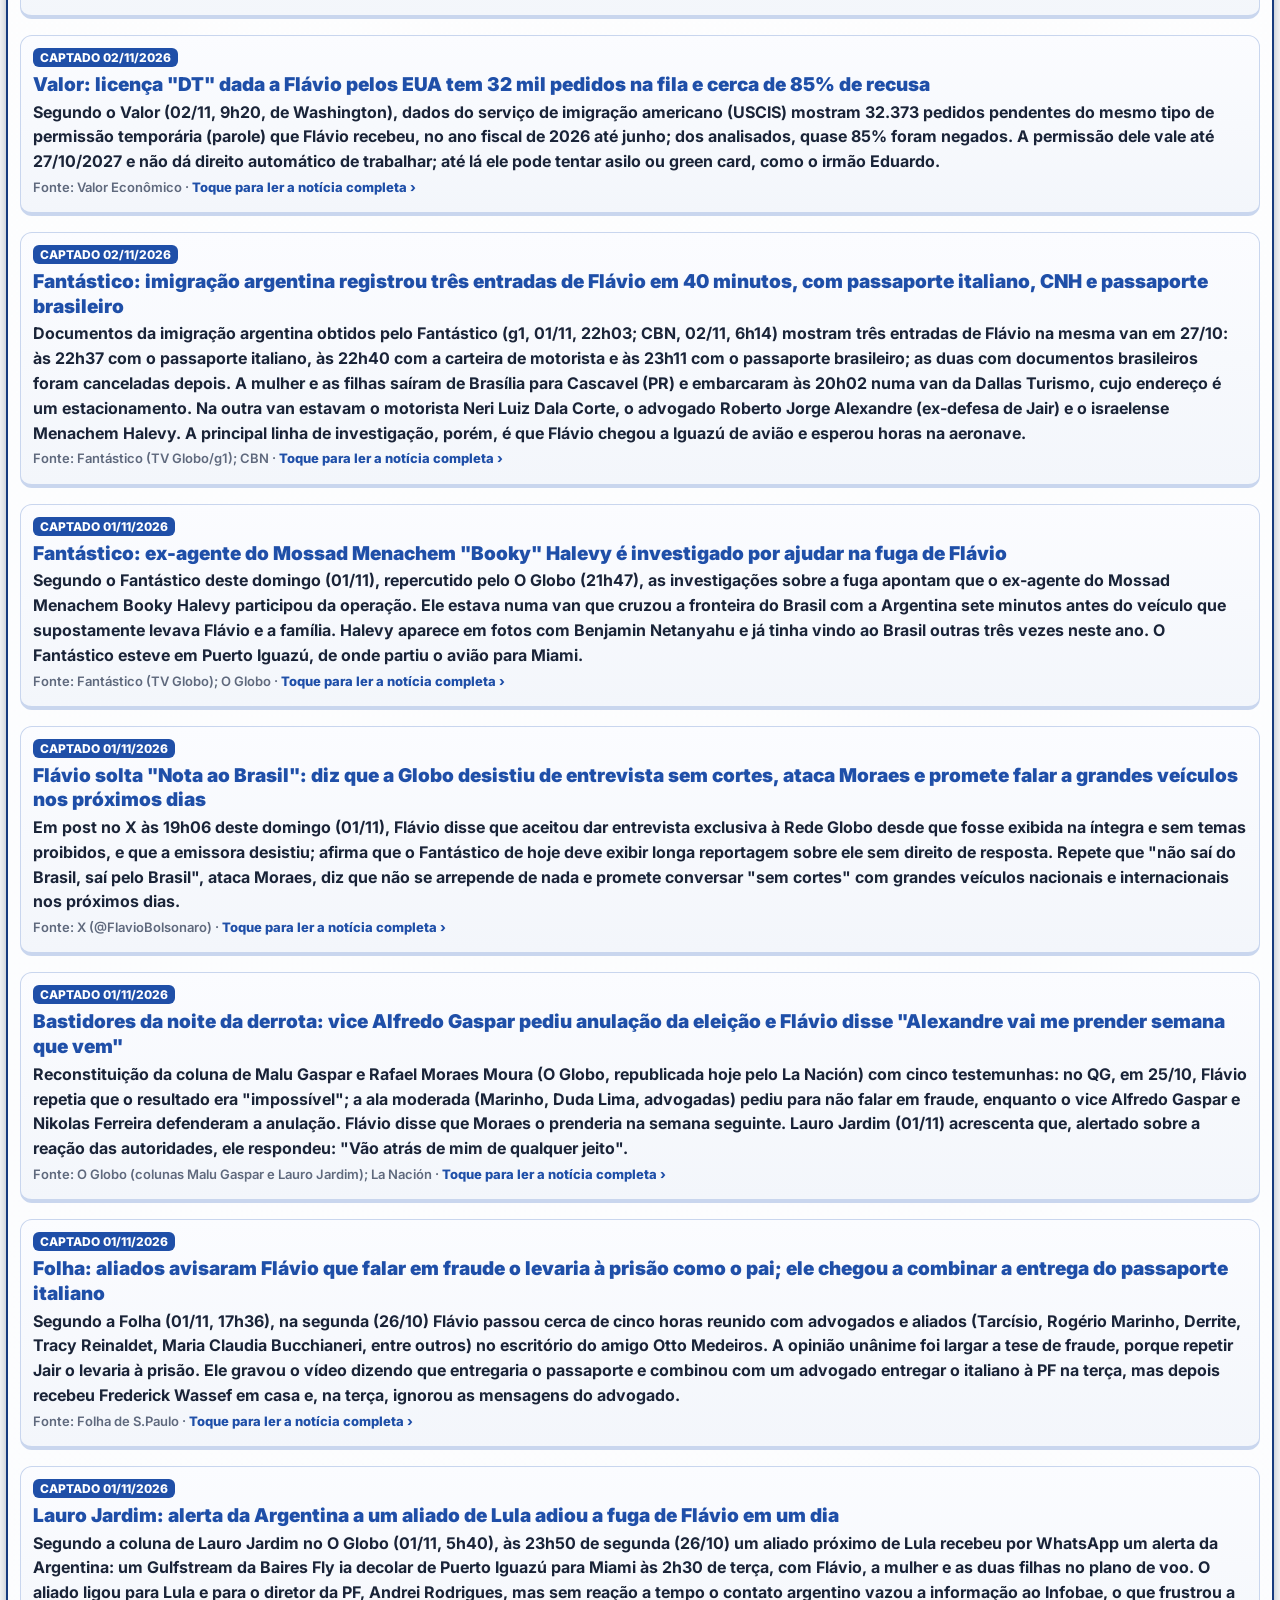
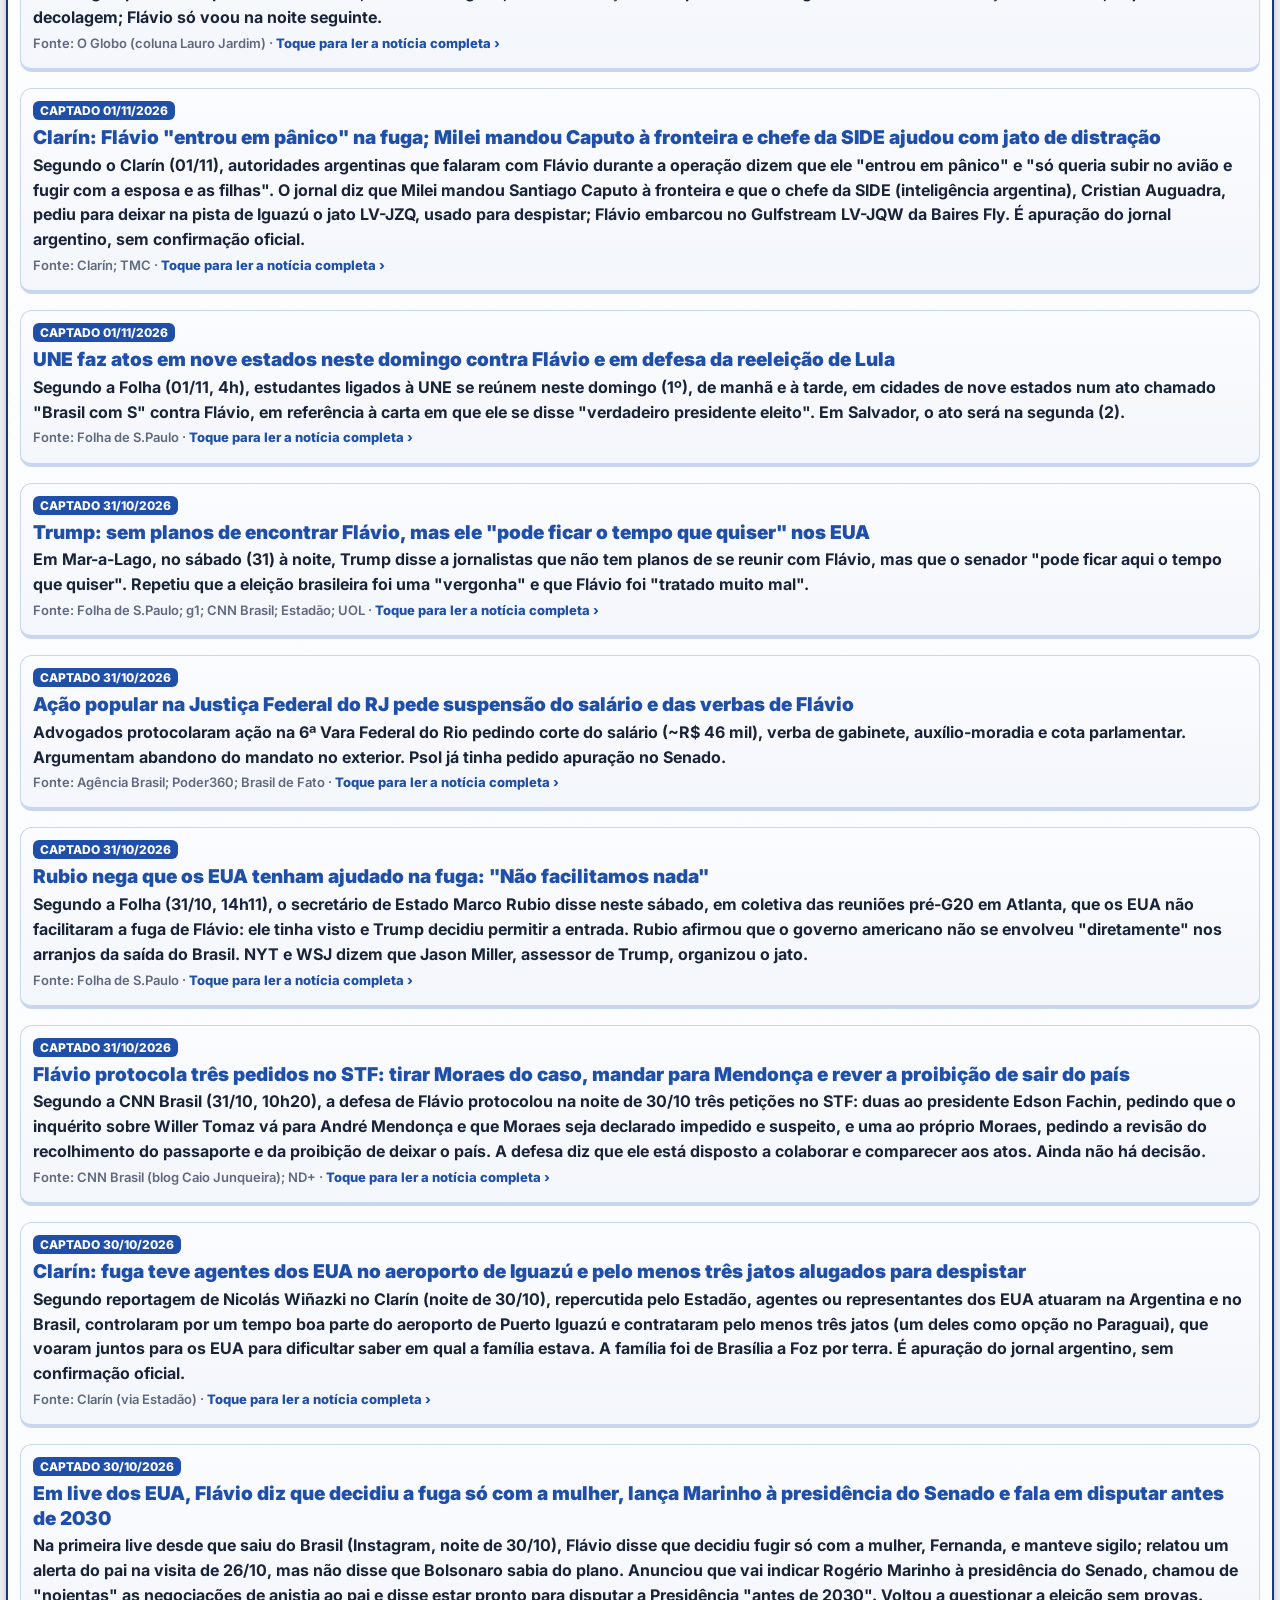
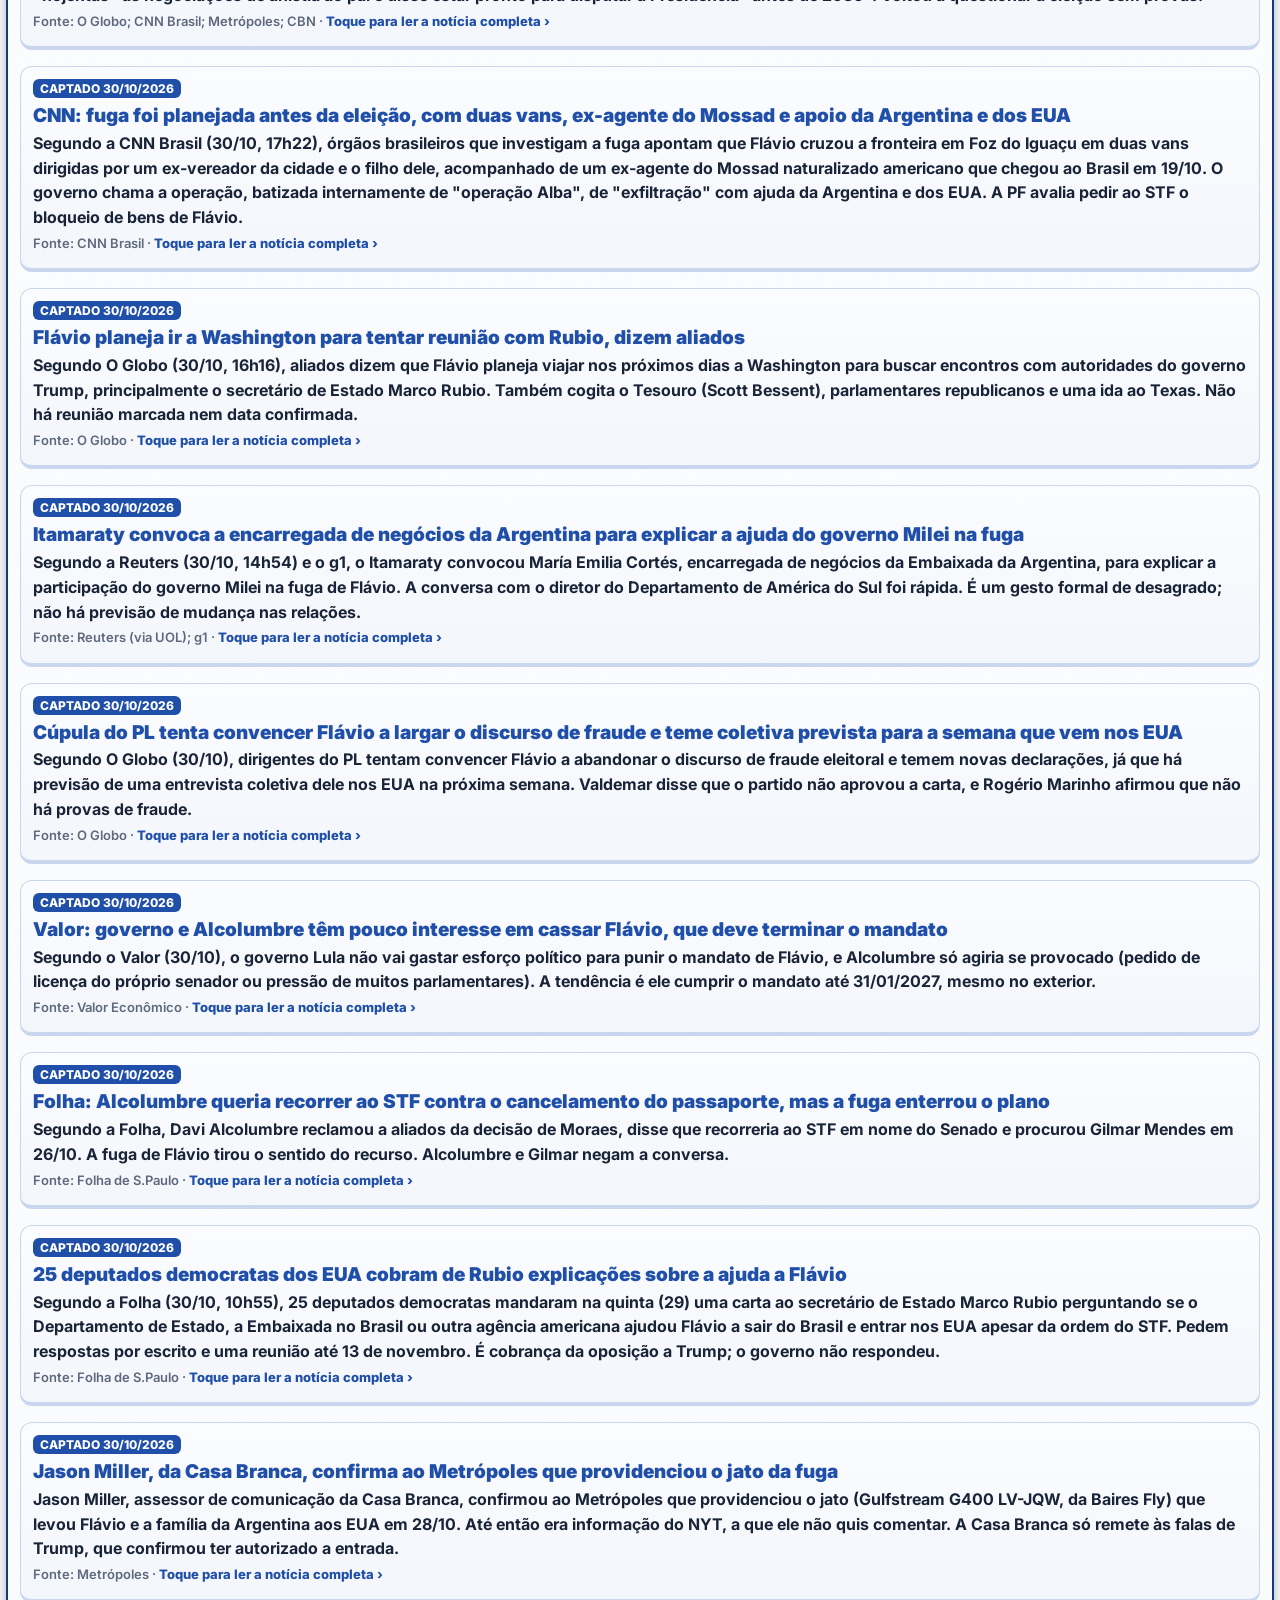
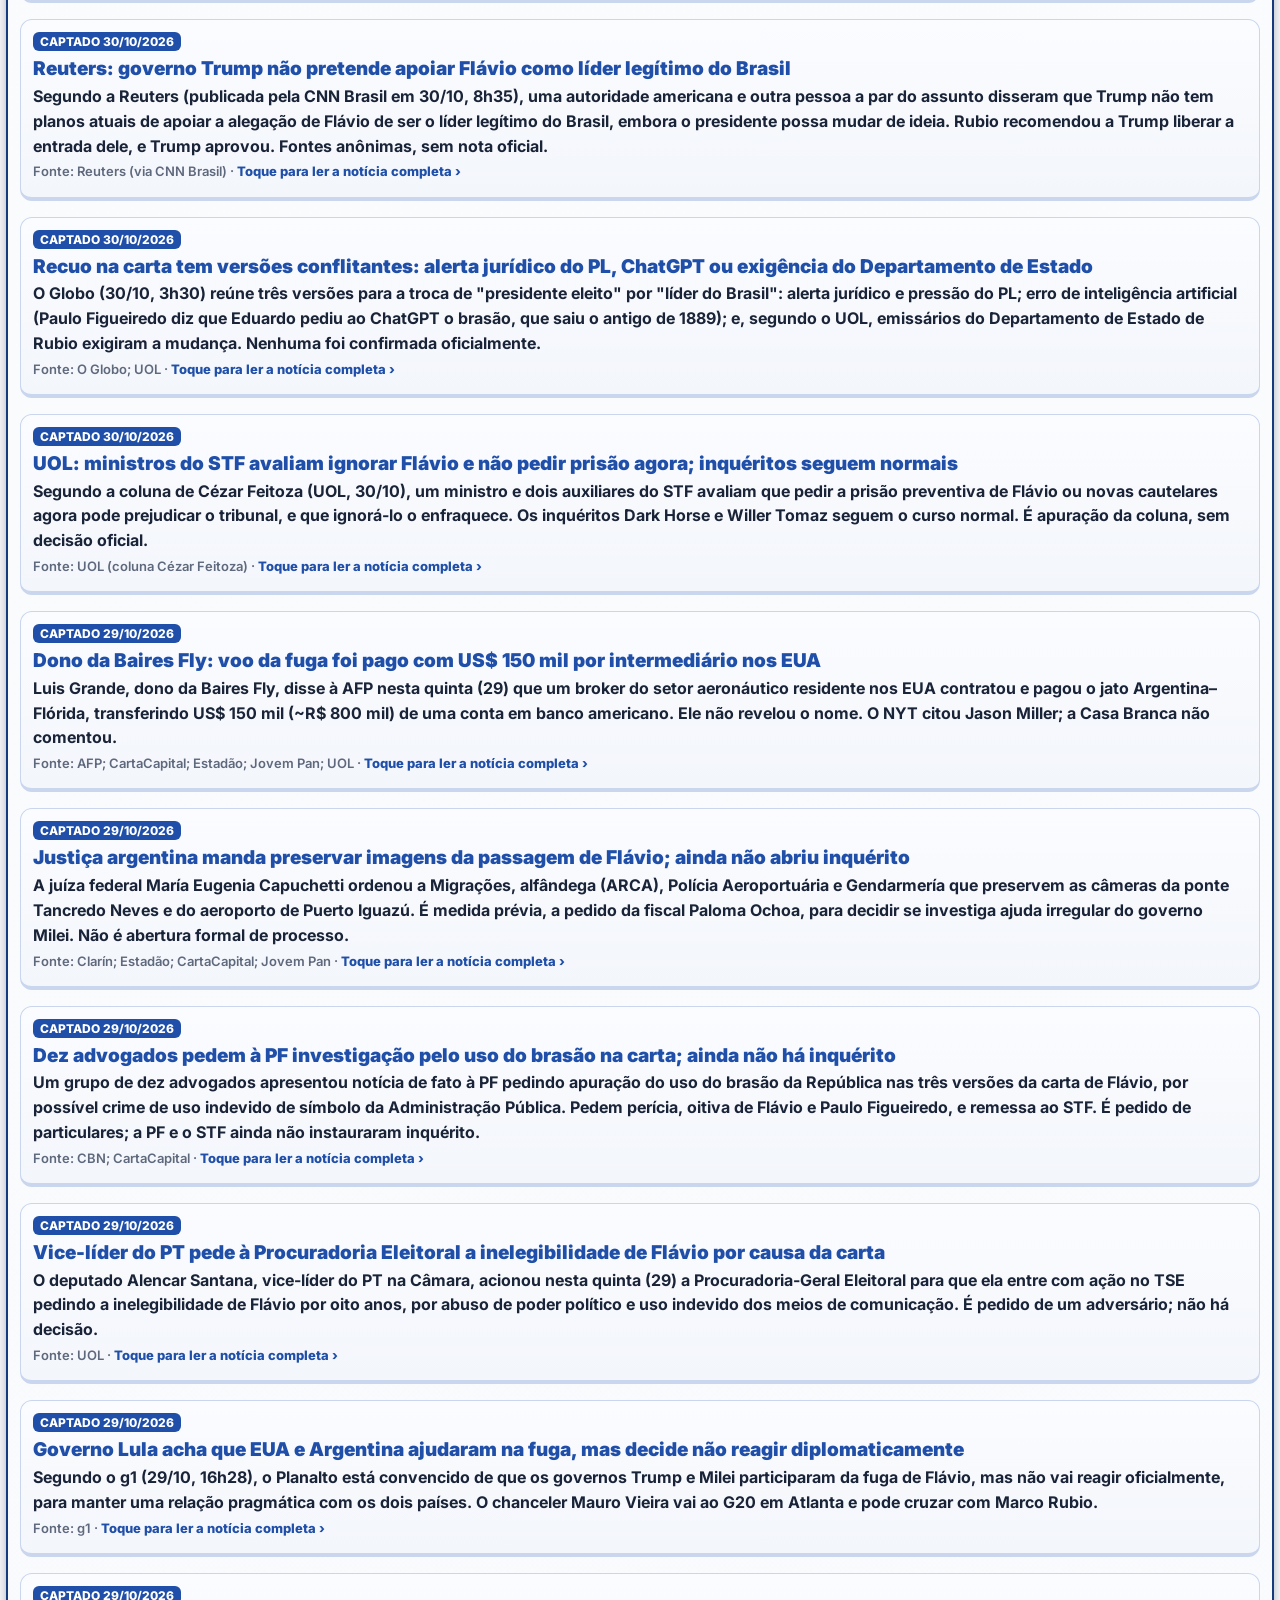
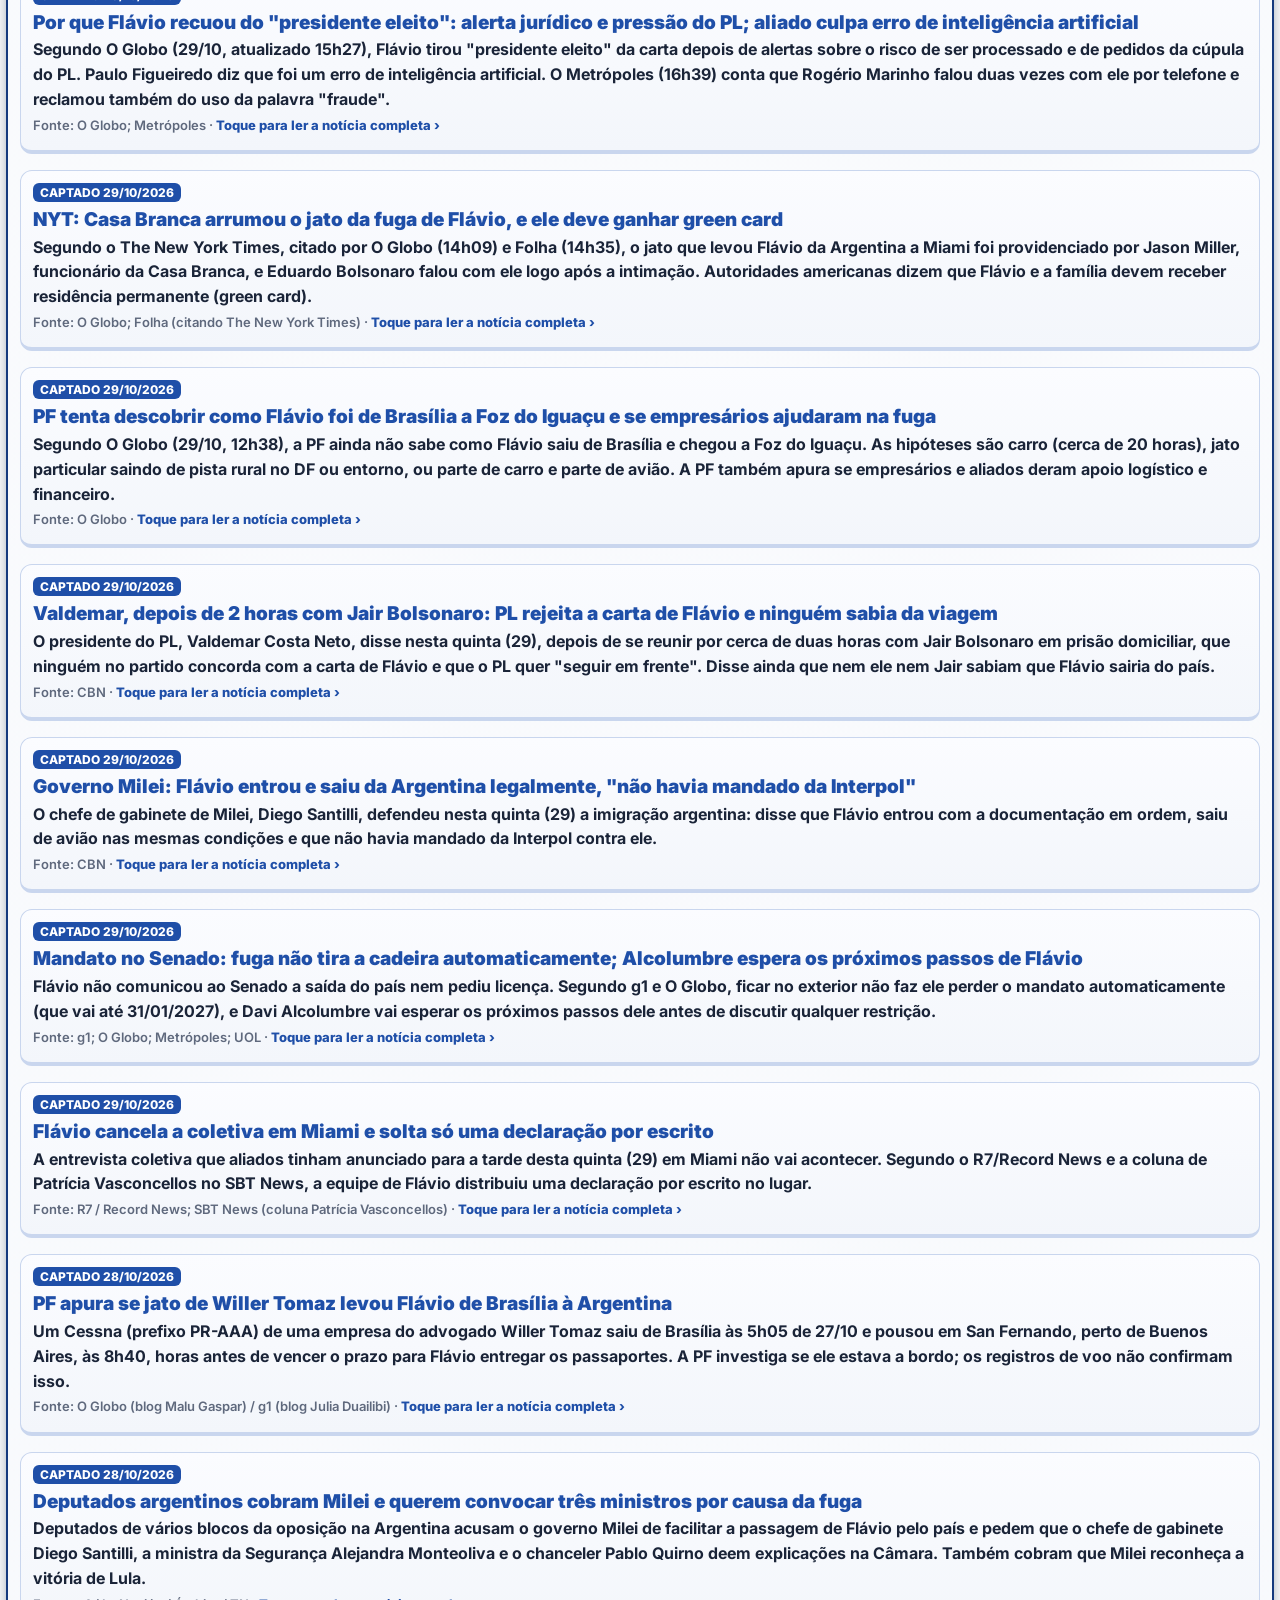
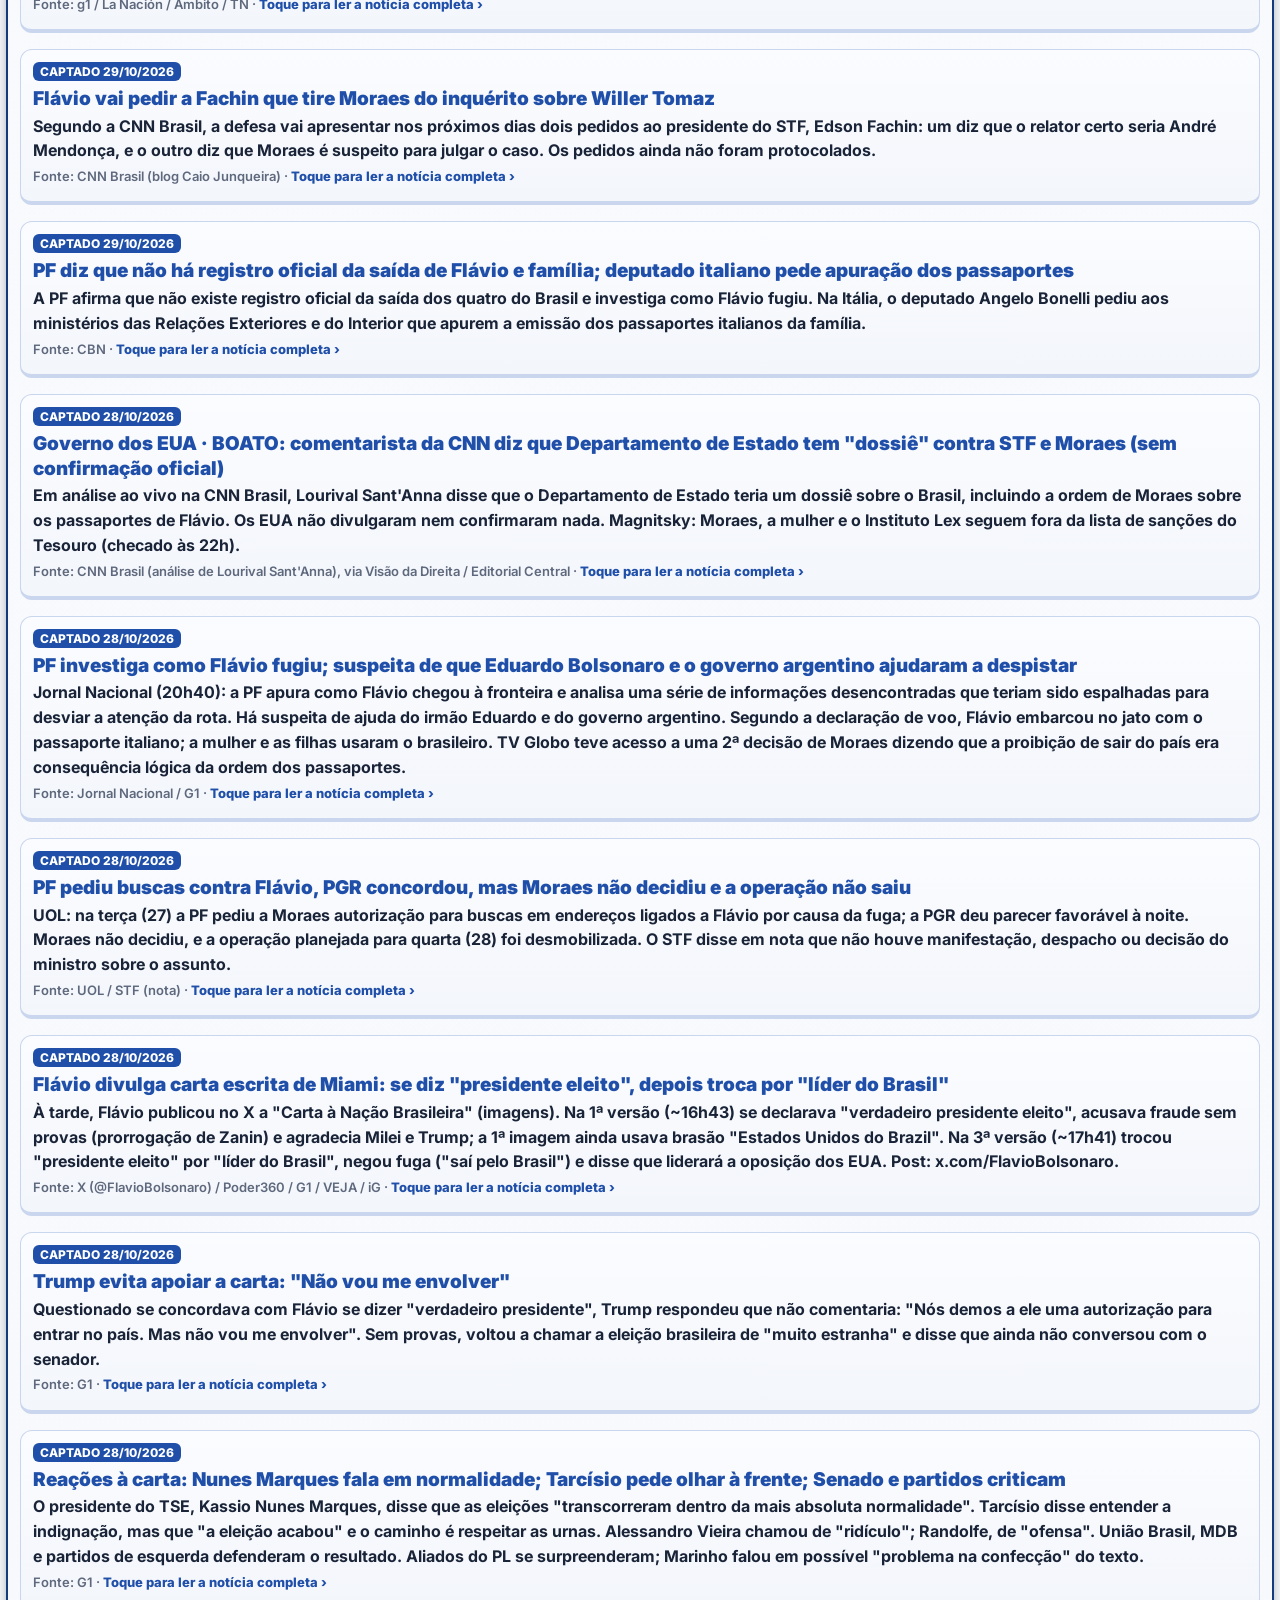
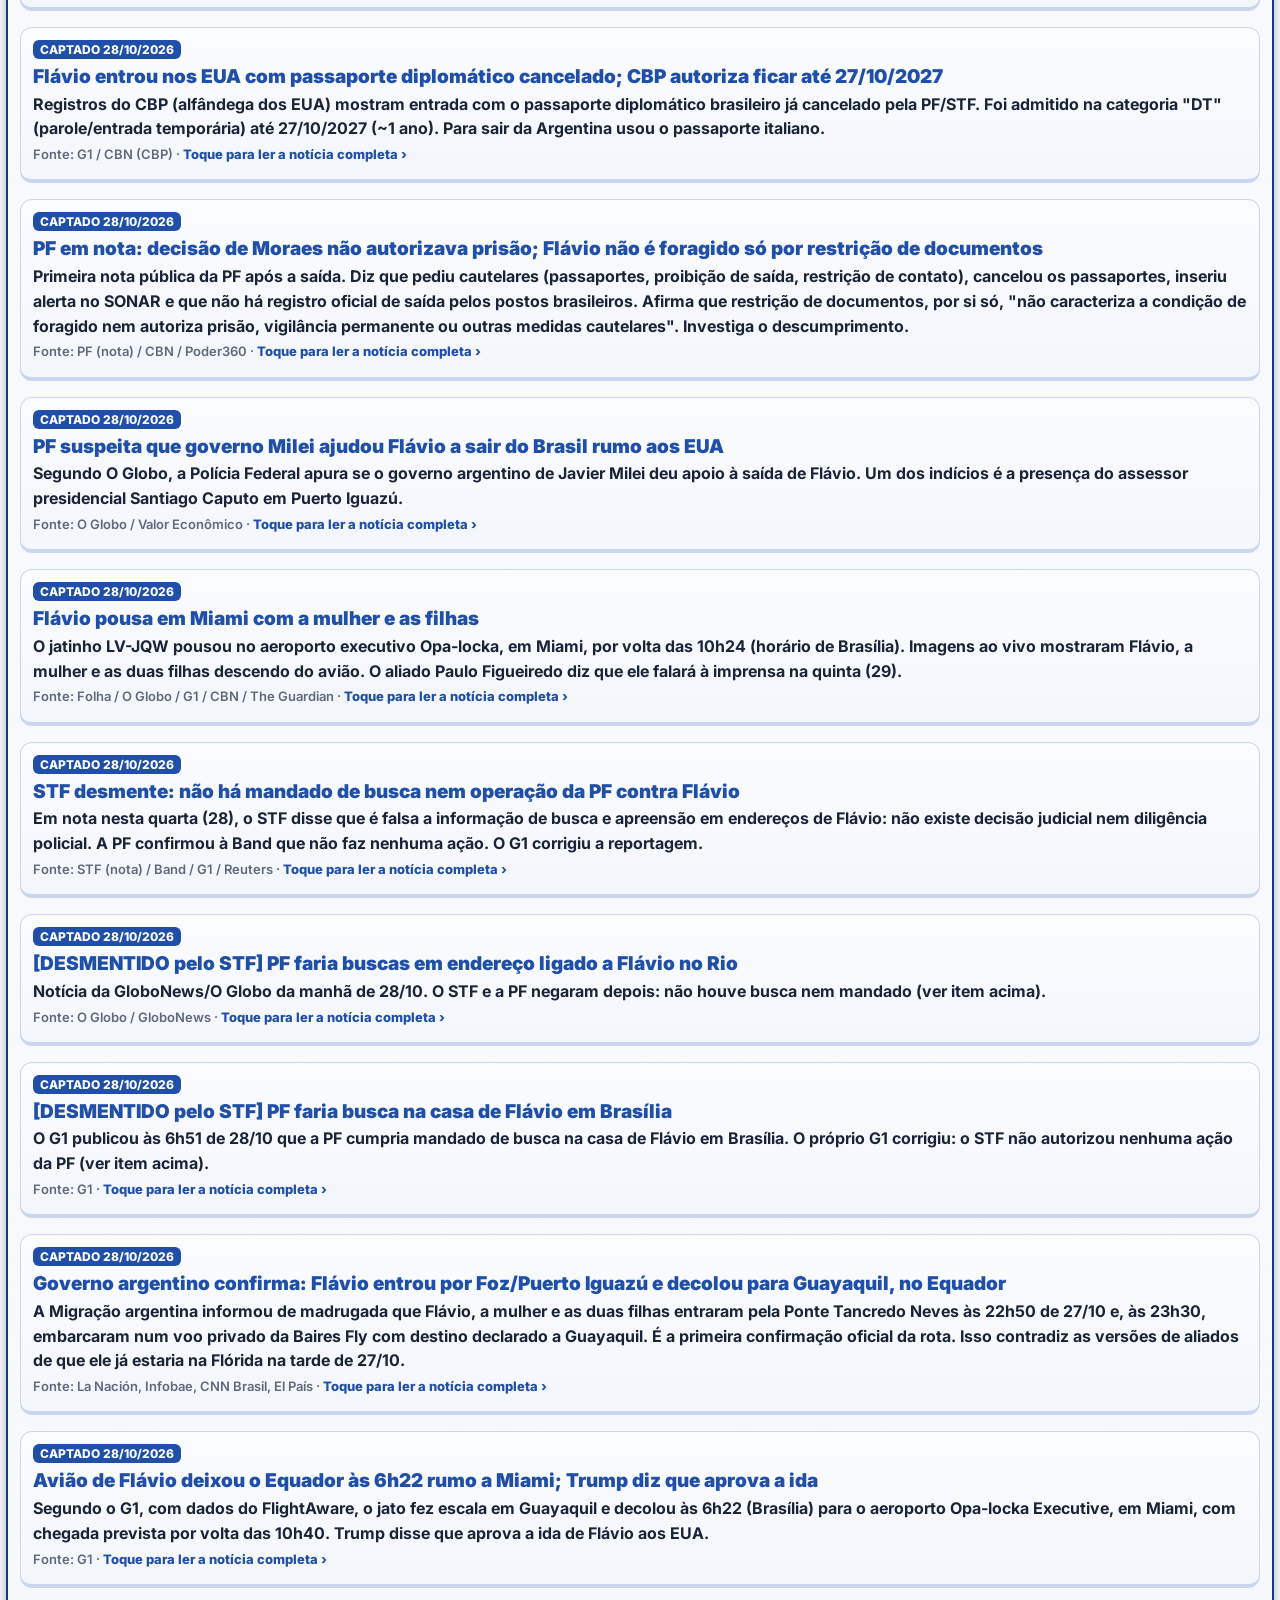
==== commit 46e2ae2c: "Tem novidade do Eduardo Paes no Vigia." ====
--- a/index.html
+++ b/index.html
@@ -36,9 +36,8 @@
 <link rel="stylesheet" href="flavio.css?v=4">
 <link rel="stylesheet" href="ruas.css?v=1">
 <link rel="stylesheet" href="prefeitura.css?v=1">
-<link rel="stylesheet" href="governo.css?v=1">
 <link rel="stylesheet" href="paes.css?v=1">
-<link rel="stylesheet" href="inv.css?v=19">
+<link rel="stylesheet" href="inv.css?v=18">
 <style id="nav4">/* Proposta A: cards grandes com gradiente */
 nav.nav{display:grid!important;grid-template-columns:1fr 1fr!important;gap:12px!important;background:transparent!important;box-shadow:none!important;border:0!important;padding:4px 6px 8px!important;border-radius:0!important;align-items:stretch!important}
 nav.nav a,nav.nav a.largo,nav.nav a.inteira{grid-column:auto!important;width:auto!important;justify-self:stretch!important;position:relative;overflow:visible!important;display:flex!important;flex-direction:column!important;align-items:flex-start!important;justify-content:flex-end!important;text-align:left!important;min-height:132px!important;height:auto!important;padding:16px 14px 14px!important;border-radius:20px!important;border:1.5px solid rgba(255,255,255,.45)!important;border-bottom:6px solid rgba(0,0,0,.45)!important;border-bottom-width:1px!important;color:#fff!important;text-decoration:none!important;font-weight:800!important;font-size:15px!important;line-height:1.15!important;white-space:normal!important;text-shadow:0 1px 2px rgba(0,0,0,.25)!important;box-shadow:0 6px 0 rgba(0,0,0,.35),0 10px 18px rgba(13,27,58,.3),inset 0 2px 0 rgba(255,255,255,.4)!important;transition:transform .08s,box-shadow .08s,border-bottom-width .08s!important}
@@ -60,11 +59,10 @@
 <style id="sairbtn">.vg-cab{position:relative}.vg-sair{position:absolute;right:6px;top:50%;transform:translateY(-50%);background:linear-gradient(#ff5a5a,#c00);color:#fff;border:0;border-radius:14px;padding:11px 18px;font:800 18px Inter,system-ui,sans-serif;box-shadow:0 4px 0 #7a0000,0 6px 10px rgba(0,0,0,.35);cursor:pointer}.vg-sair:active{transform:translateY(calc(-50% + 3px));box-shadow:0 1px 0 #7a0000}#telaSair{position:fixed;inset:0;z-index:99999;background:#0b0f1a;color:#fff;display:flex;flex-direction:column;align-items:center;justify-content:center;text-align:center;padding:30px;font-family:Inter,system-ui,sans-serif}#telaSair h2{font-size:30px;margin:14px 0}#telaSair p{color:#cbd5e1;font-size:16px;max-width:420px;line-height:1.45}#telaSair small{margin-top:28px;color:#94a3b8}</style>
 </head>
 <body>
-<div class="versao-app"><span class="relogio" id="relogio" title="Hora local · horário de Brasília">🕒 <b id="relogioH">--:--:--</b> <small>Brasília</small></span><span class="ver-txt">versão 1.7.35</span></div>
+<div class="versao-app"><span class="relogio" id="relogio" title="Hora local · horário de Brasília">🕒 <b id="relogioH">--:--:--</b> <small>Brasília</small></span><span class="ver-txt">versão 1.7.34</span></div>
 <div class="vg-cab"><img src="icons/olho-logo.png?v=4" alt="" width="44" height="44"><b>Vigia</b><button class="vg-sair" id="btnSair" aria-label="Sair do app">⏻ Sair</button></div>
 <nav class="nav" id="nav">
   <b class="ponto" id="pontoPesq" hidden style="display:none"></b><b class="ponto" id="pontoAnal" hidden style="display:none"></b><b class="ponto" id="pontoProx" hidden style="display:none"></b><b class="ponto" id="pontoConf" hidden style="display:none"></b><a href="#flavio" data-aba="flavio" class="nc n1"><span class="nav-ico" aria-hidden="true">🇧🇷</span><span class="nav-lab">Flávio Bolsonaro</span><b class="ponto" id="pontoFlavio" hidden title="novidade no caso Flávio">!</b><small>× Alexandre de Moraes</small></a><a href="#adpf" data-aba="adpf" class="nc n2"><span class="nav-ico" aria-hidden="true">⚖️</span><img src="icons/balanca-192.png" alt="" class="adpf-ico"><span class="nav-lab">ADPF 1362</span><b class="ponto" id="pontoAdpf" hidden title="novidade na ADPF">!</b><small>PSD no STF</small></a><a href="#ruas" data-aba="ruas" class="nc n3"><span class="nav-ico" aria-hidden="true">⚖️</span><span class="nav-lab">Douglas Ruas</span><b class="ponto" id="pontoRuas" hidden title="novidade no caso Ruas">!</b><small><i class="ass-d">Assunto:</i> Ministério Público</small></a><a href="#prefeitura" data-aba="prefeitura" class="nc n4"><span class="nav-ico" aria-hidden="true">🏛️</span><span class="nav-lab">Prefeitura do Rio</span><b class="ponto" id="pontoPrefeitura" hidden title="novidade na Prefeitura do Rio">!</b><small>quem entrou e quem saiu</small></a>
-<a href="#governo" data-aba="governo" class="nc n6"><span class="nav-ico" aria-hidden="true">📜</span><span class="nav-lab">Governo do Estado do Rio</span><b class="ponto" id="pontoGoverno" hidden title="novidade no Governo do Estado do Rio">!</b><small>quem entrou e quem saiu</small></a>
 <a href="#paes" data-aba="paes" class="nc n5"><span class="nav-ico" aria-hidden="true">🏛️</span><span class="nav-lab">Eduardo Paes</span><b class="ponto" id="pontoPaes" hidden title="novidade no caso Paes">!</b><small>ex-prefeito do Rio</small></a>
 </nav>
 <div class="inst" id="inst" hidden>
@@ -229,19 +227,6 @@
  <div class="rod" id="pfAtu">Carregando…</div>
 </main>
 
-<main class="quadro aba" id="aba-governo" hidden>
- <div class="ge-topo">
-  <div class="ge-logo">📜</div>
-  <h1 style="font-size:clamp(18px,5.4vw,28px)">GOVERNO DO ESTADO DO RIO</h1>
-  <div class="ge-contra" id="geContra">Diário Oficial do Estado do Rio de Janeiro</div>
-  <div class="ge-assunto" id="geAss"></div>
-  <div class="subt" id="geRes"></div>
-  <div class="st" id="geSt"></div>
- </div>
- <h2 class="tit">Quem entrou e quem saiu</h2><p class="nota">Trocas no 1º escalão estadual · mais recentes no topo</p><div id="geLin"></div>
- <div class="rod" id="geAtu">Carregando…</div>
-</main>
-
 <main class="quadro aba" id="aba-paes" hidden>
  <div class="pa-topo">
   <div class="pa-logo">🏛️</div>
@@ -265,14 +250,13 @@
   </div>
 </div>
 
-<script src="app.js?v=108"></script>
+<script src="app.js?v=107"></script>
 <script src="adpf.js?v=9"></script>
-<script src="flavio.js?v=12"></script>
+<script src="flavio.js?v=11"></script>
 <script src="ruas.js?v=6"></script>
 <script src="prefeitura.js?v=1"></script>
-<script src="governo.js?v=1"></script>
 <script src="paes.js?v=1"></script>
-<script src="inv.js?v=6"></script>
+<script src="inv.js?v=5"></script>
 <div id="telaSair" hidden style="display:none"><img src="icons/olho-logo.png?v=4" width="72" height="72" alt="" style="border-radius:16px"><h2>App encerrado</h2><p><b>iPhone:</b> deslize de baixo para cima e arraste o Vigia para cima para fechar.<br><b>Android:</b> toque no botão de apps recentes e deslize o Vigia para fechar.</p><small>Toque na tela para voltar</small></div>
 <script>(function(){var b=document.getElementById('btnSair'),t=document.getElementById('telaSair');b.onclick=function(){try{window.close()}catch(e){}if(/Android/i.test(navigator.userAgent)){try{var n=history.length;if(n>1)history.go(-(n-1));setTimeout(function(){history.back()},150)}catch(e){}}setTimeout(function(){if(!window.closed){t.hidden=false;t.style.display='flex'}},300)};t.onclick=function(){t.hidden=true;t.style.display='none'}})();</script>
 </body>
--- a/inv.css
+++ b/inv.css
@@ -425,18 +425,3 @@
 body.inv .pa-contra{color:#c8102e!important}
 body.inv .pa-logo{display:flex!important;filter:none!important;opacity:1!important}
 body.inv .past b{color:#b45309!important}
-/* Governo do Estado do Rio — mesmo tratamento claro da Prefeitura */
-body.inv .ge-topo{background:transparent!important;border:0!important;box-shadow:none!important;color:#1a2438!important}
-body.inv .ge-logo{display:flex!important;filter:none!important;opacity:1!important}
-body.inv .ge-contra{color:#c8102e!important;background:transparent!important;border:0!important}
-body.inv .ge-assunto{color:#5b4300!important;background:#fff8e6!important;border:1.5px solid #f0d48a!important;border-bottom-width:4px!important;border-radius:12px!important;box-shadow:none!important}
-body.inv .ge-assunto b{background:none!important;-webkit-background-clip:unset!important;background-clip:unset!important;color:#b45309!important;text-shadow:none!important}
-body.inv .gecd,body.inv .gest{background:linear-gradient(180deg,#fbfcff,#f3f6fb)!important;border:1.5px solid #c9d6ee!important;border-bottom-width:4px!important;border-radius:12px!important;color:#1a2438!important;box-shadow:none!important}
-body.inv .gecd:before,body.inv .gecd:after{display:none!important;content:none!important}
-body.inv .gecd h3{background:none!important;-webkit-background-clip:unset!important;background-clip:unset!important;color:var(--azul,#1f4fa8)!important;text-shadow:none!important;font-weight:900!important}
-body.inv .gecd .v{color:#1a2438!important}
-body.inv .gest b{color:#b45309!important}
-body.inv #geLin:before{display:none!important;content:none!important}
-body.inv #geLin{padding-left:0!important}
-body.inv nav.nav a[data-aba="governo"],nav.nav a[data-aba="governo"]{overflow:visible!important;height:auto!important}
-body.inv nav.nav a[data-aba="governo"] .nav-lab,nav.nav a[data-aba="governo"] .nav-lab{white-space:normal!important;overflow-wrap:break-word!important;line-height:1.2!important;font-size:14.5px!important}
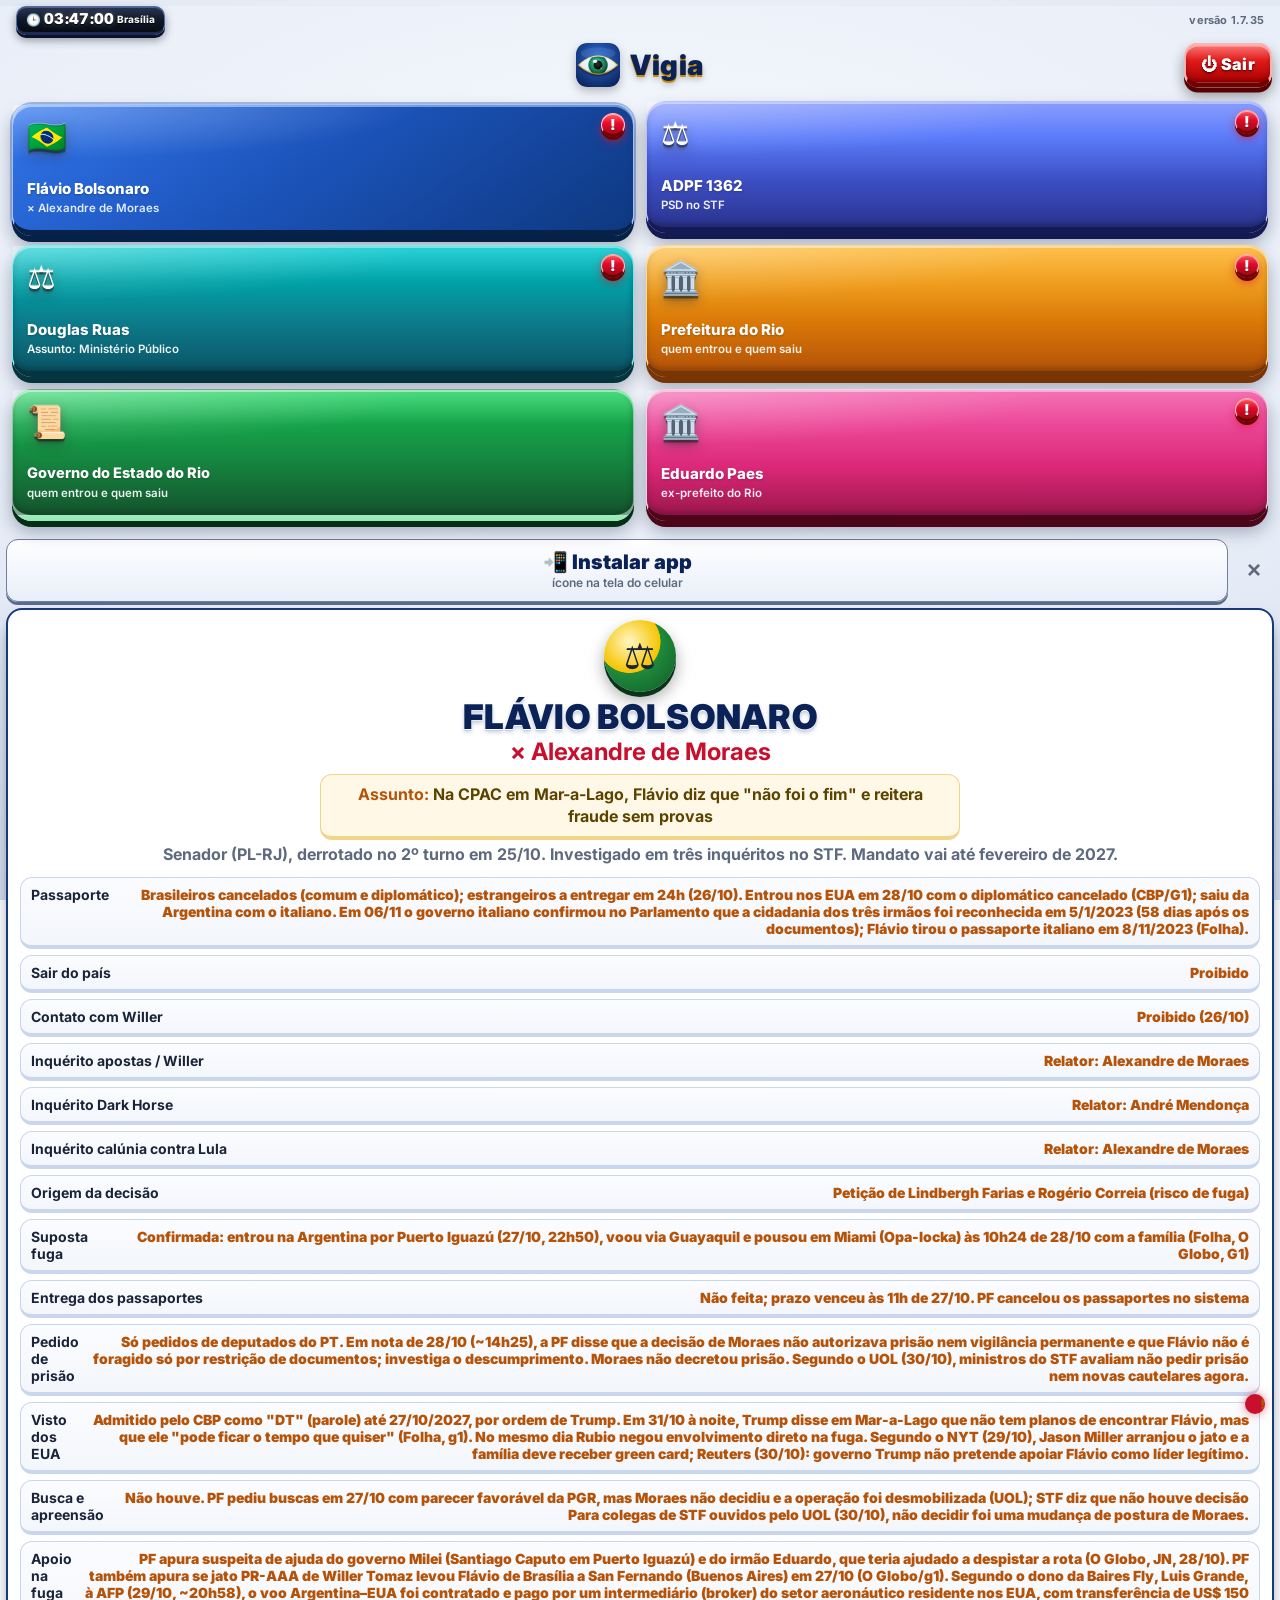
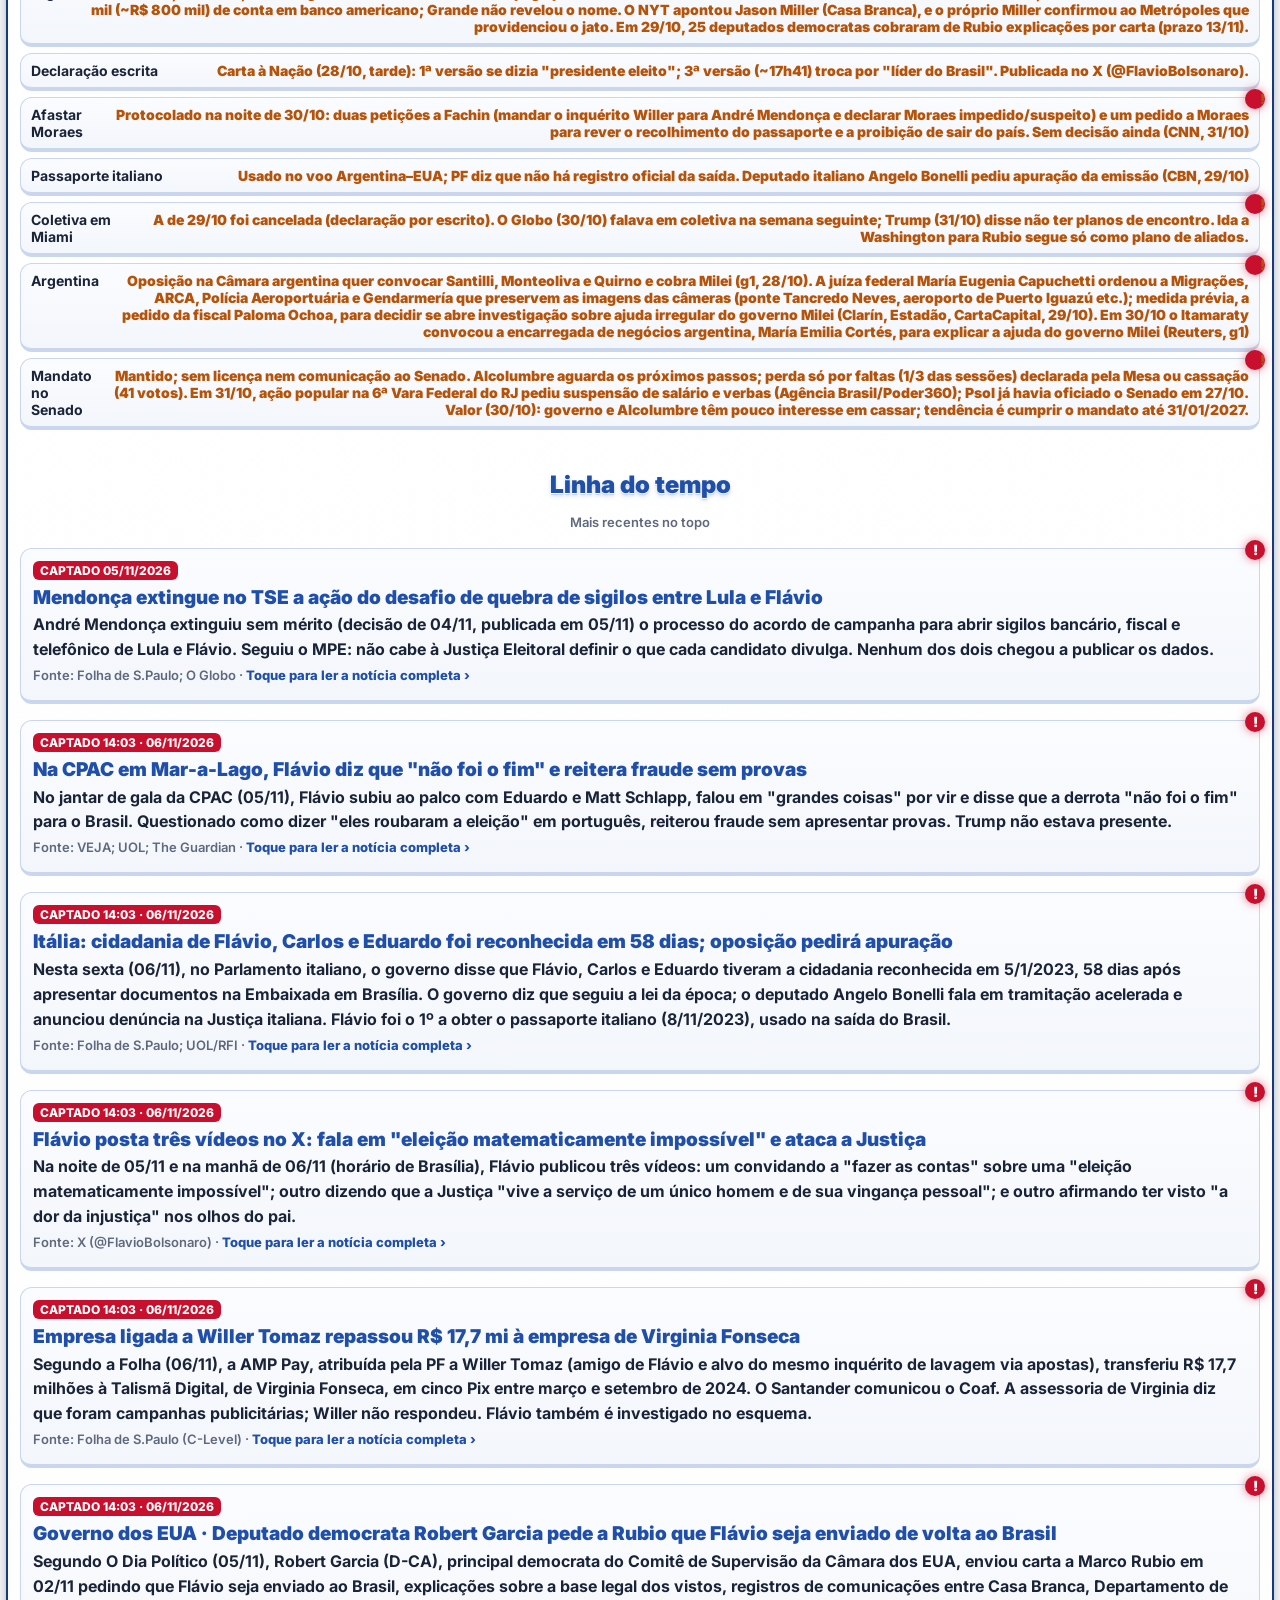
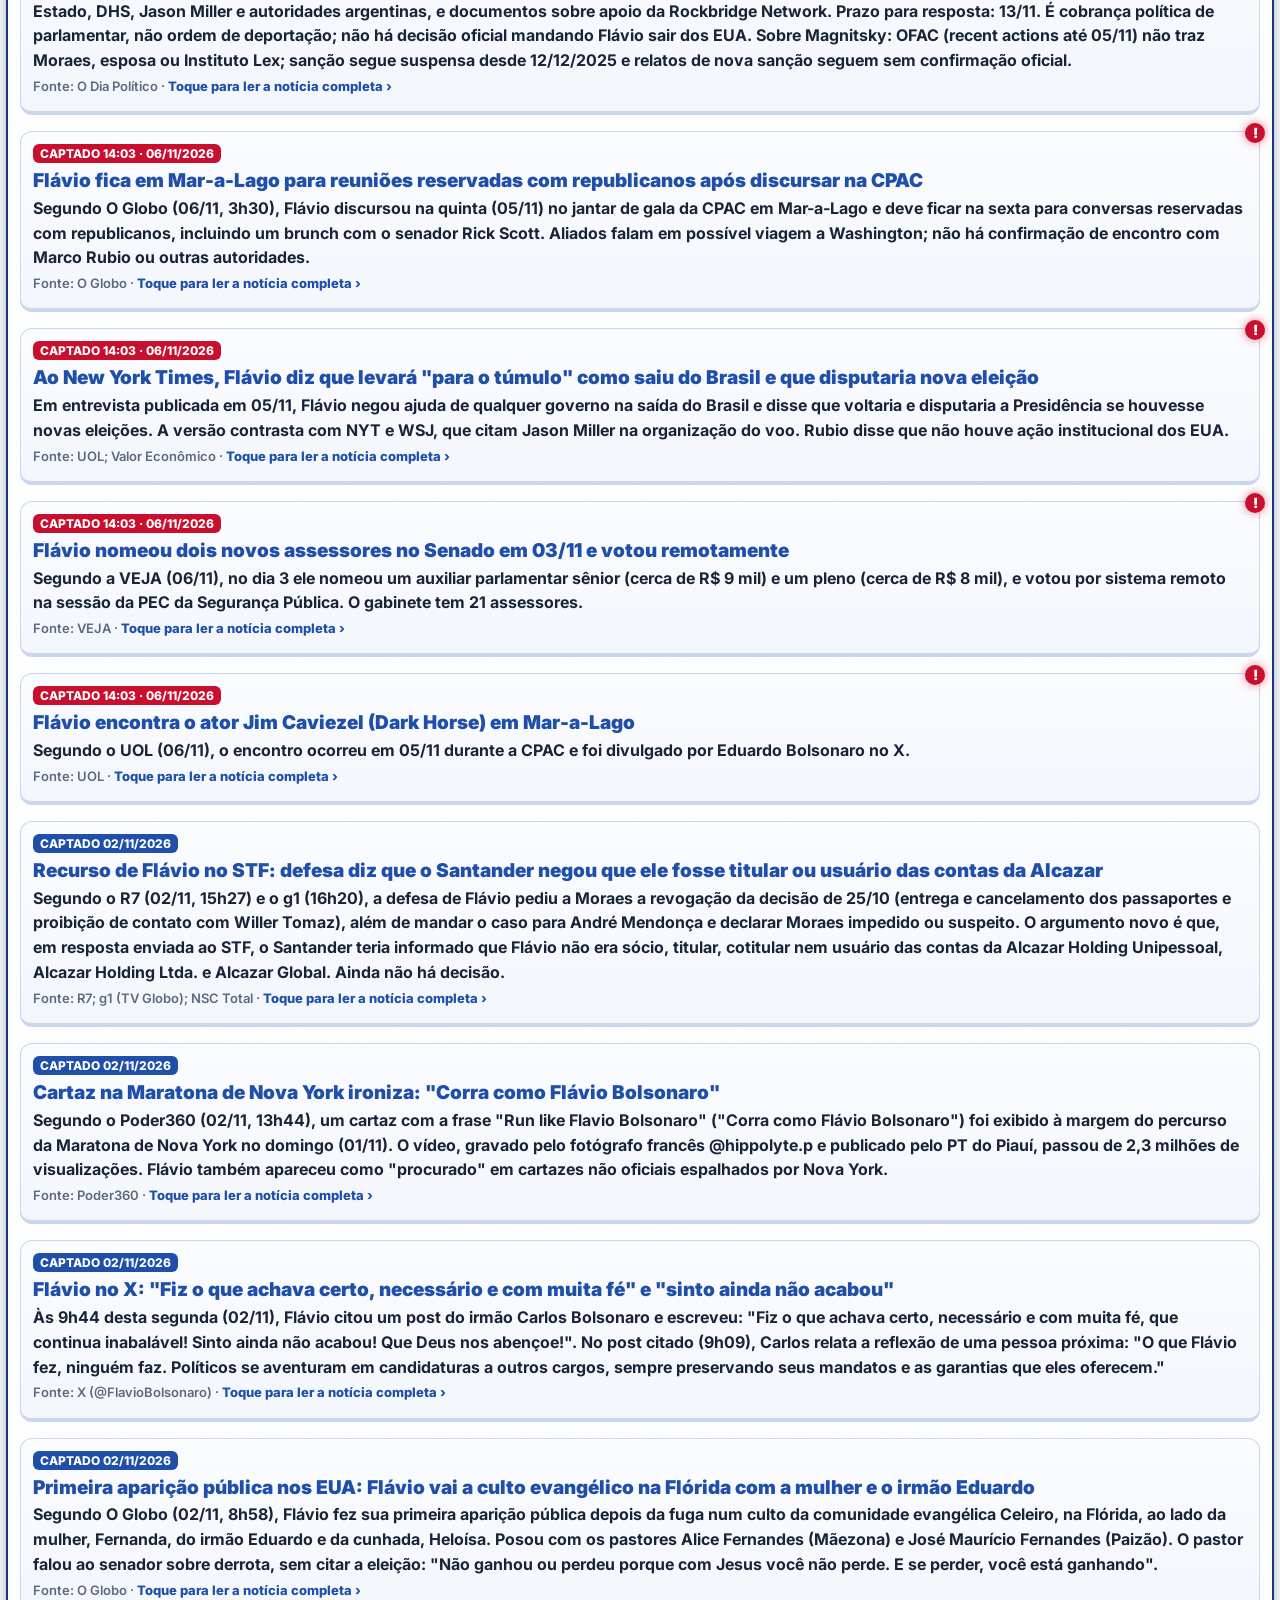
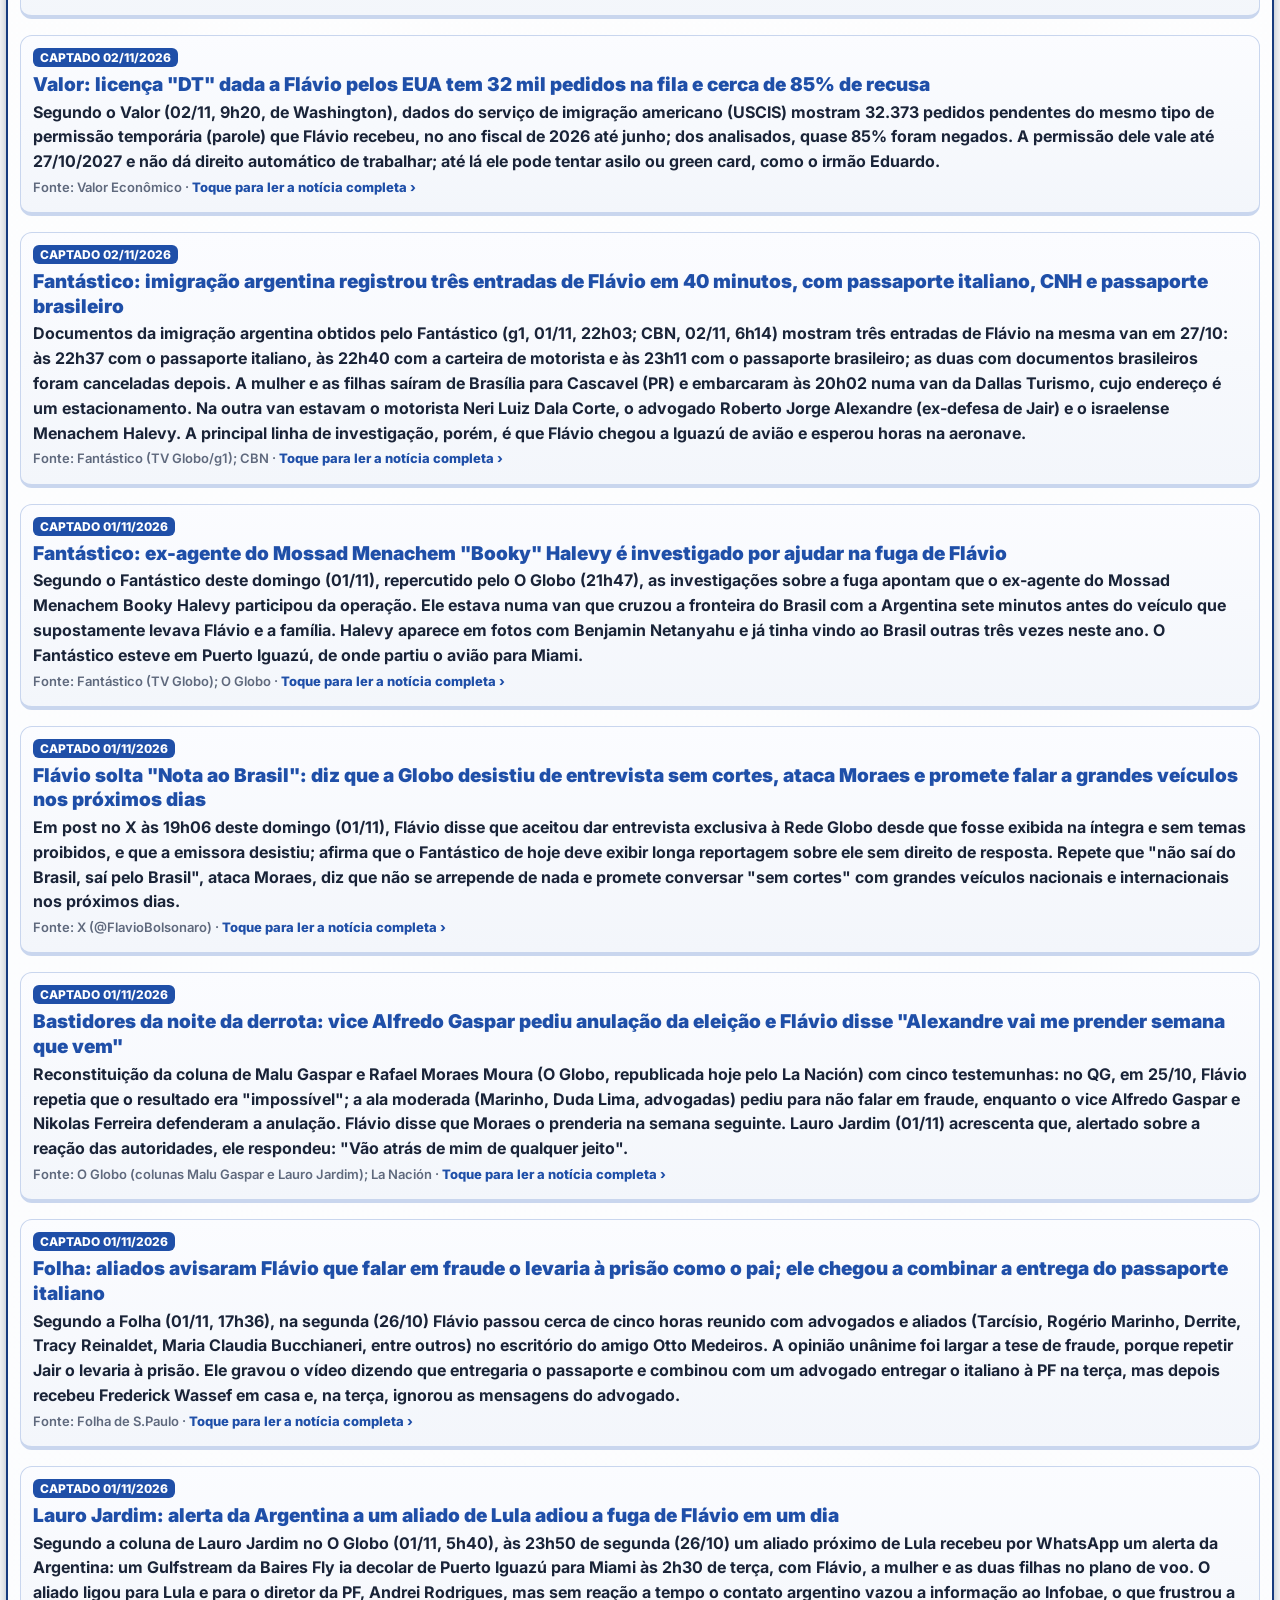
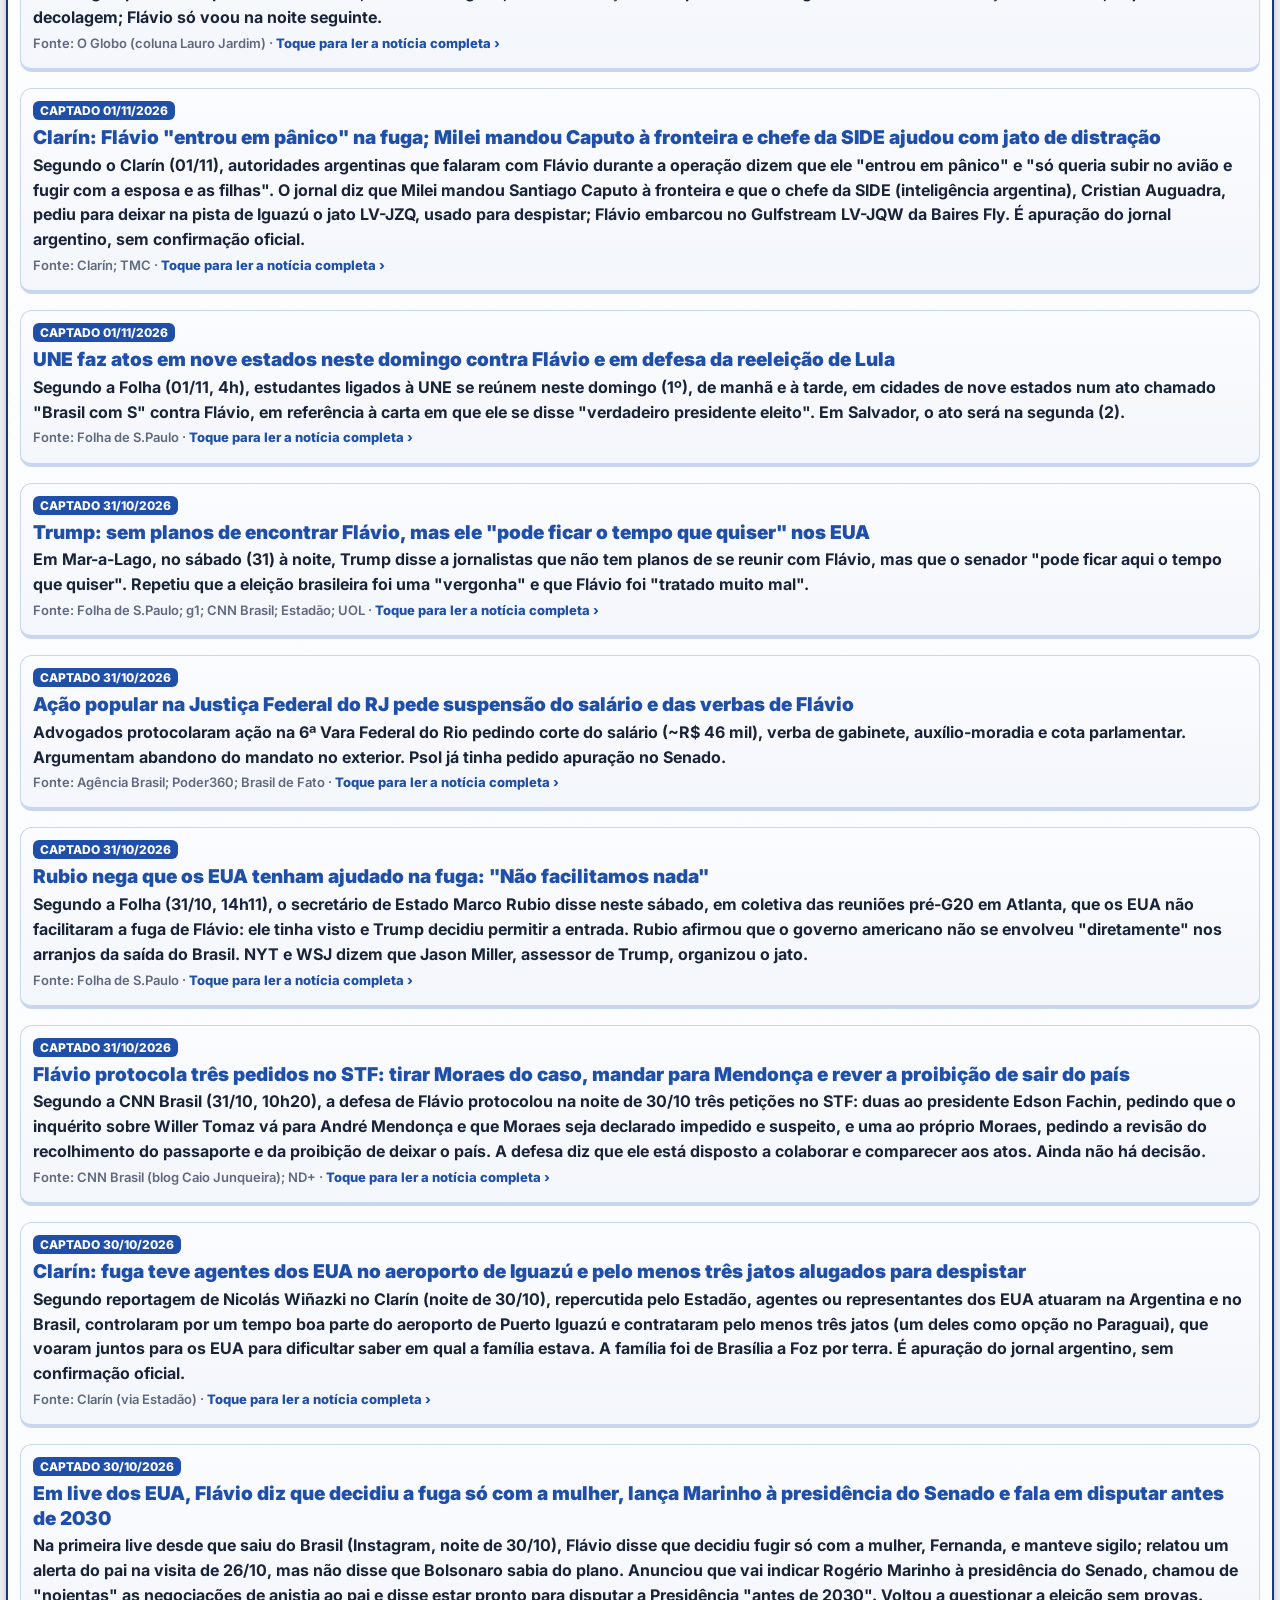
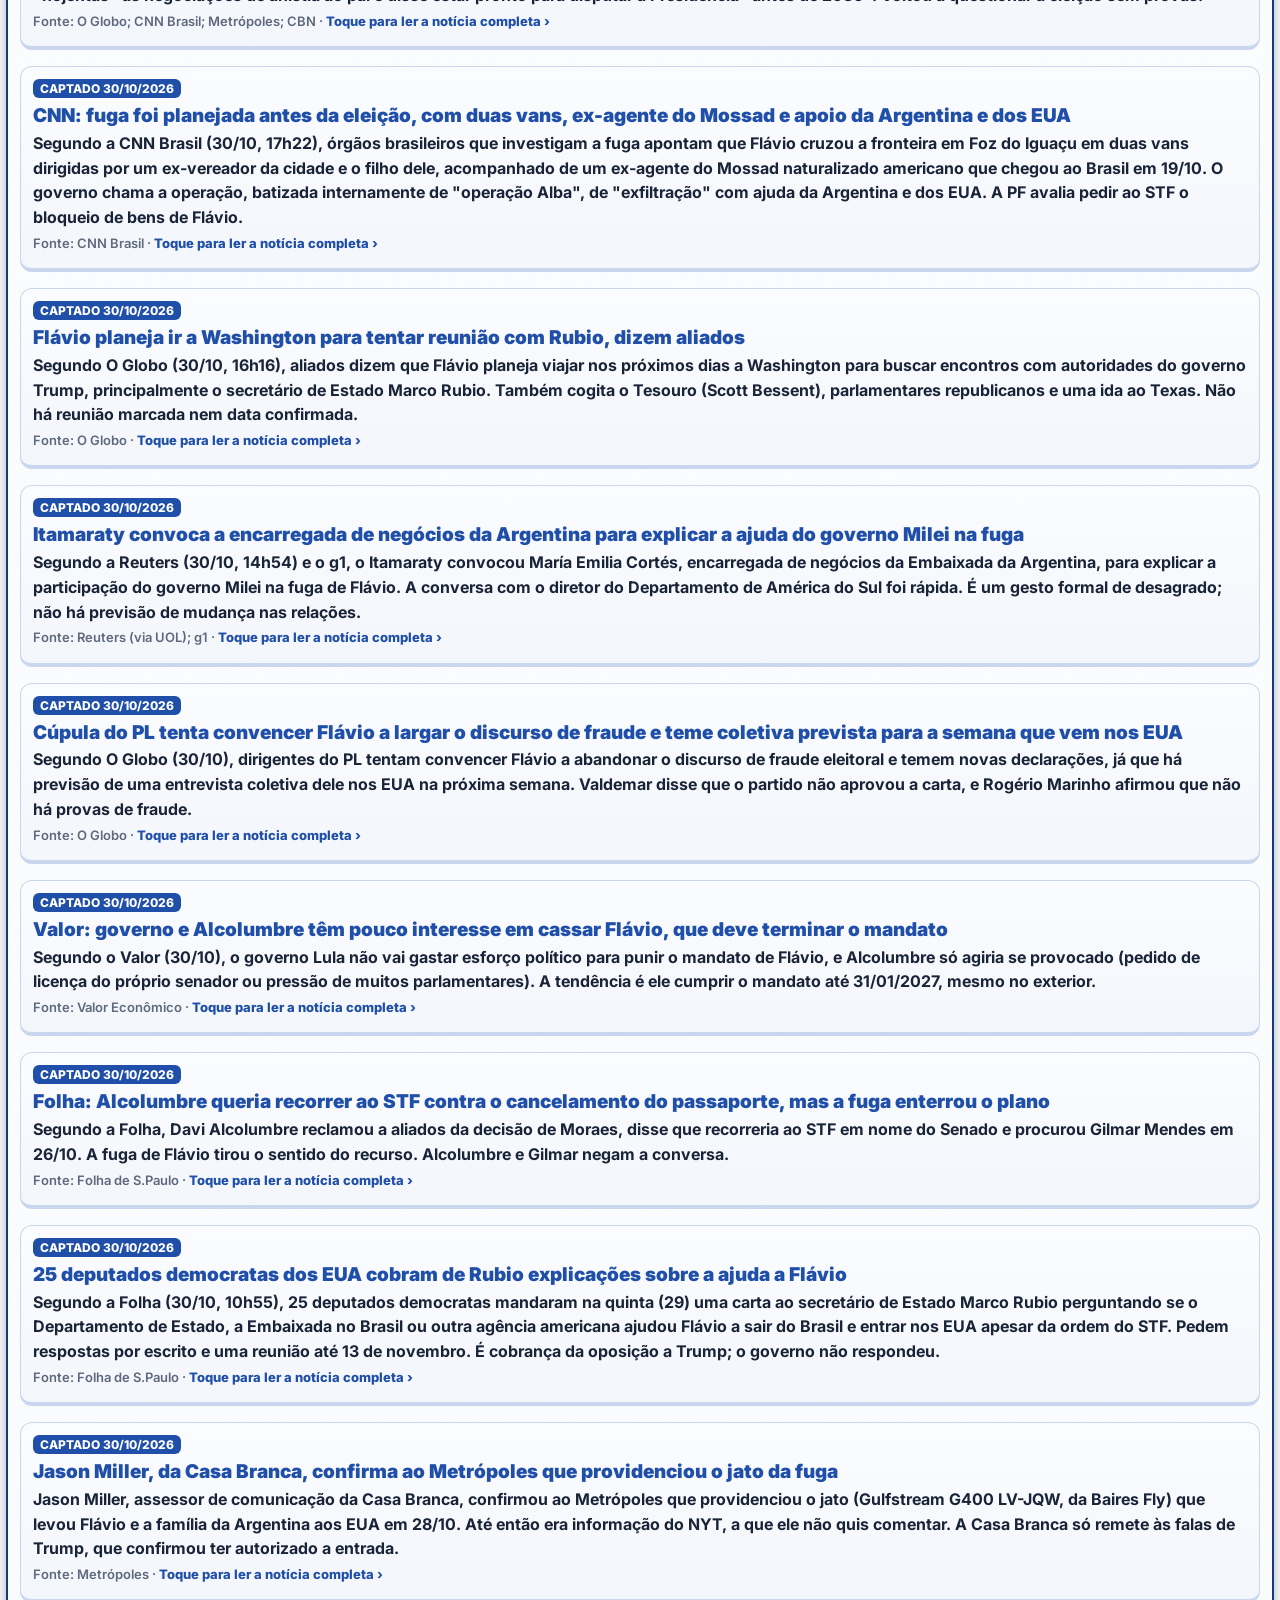
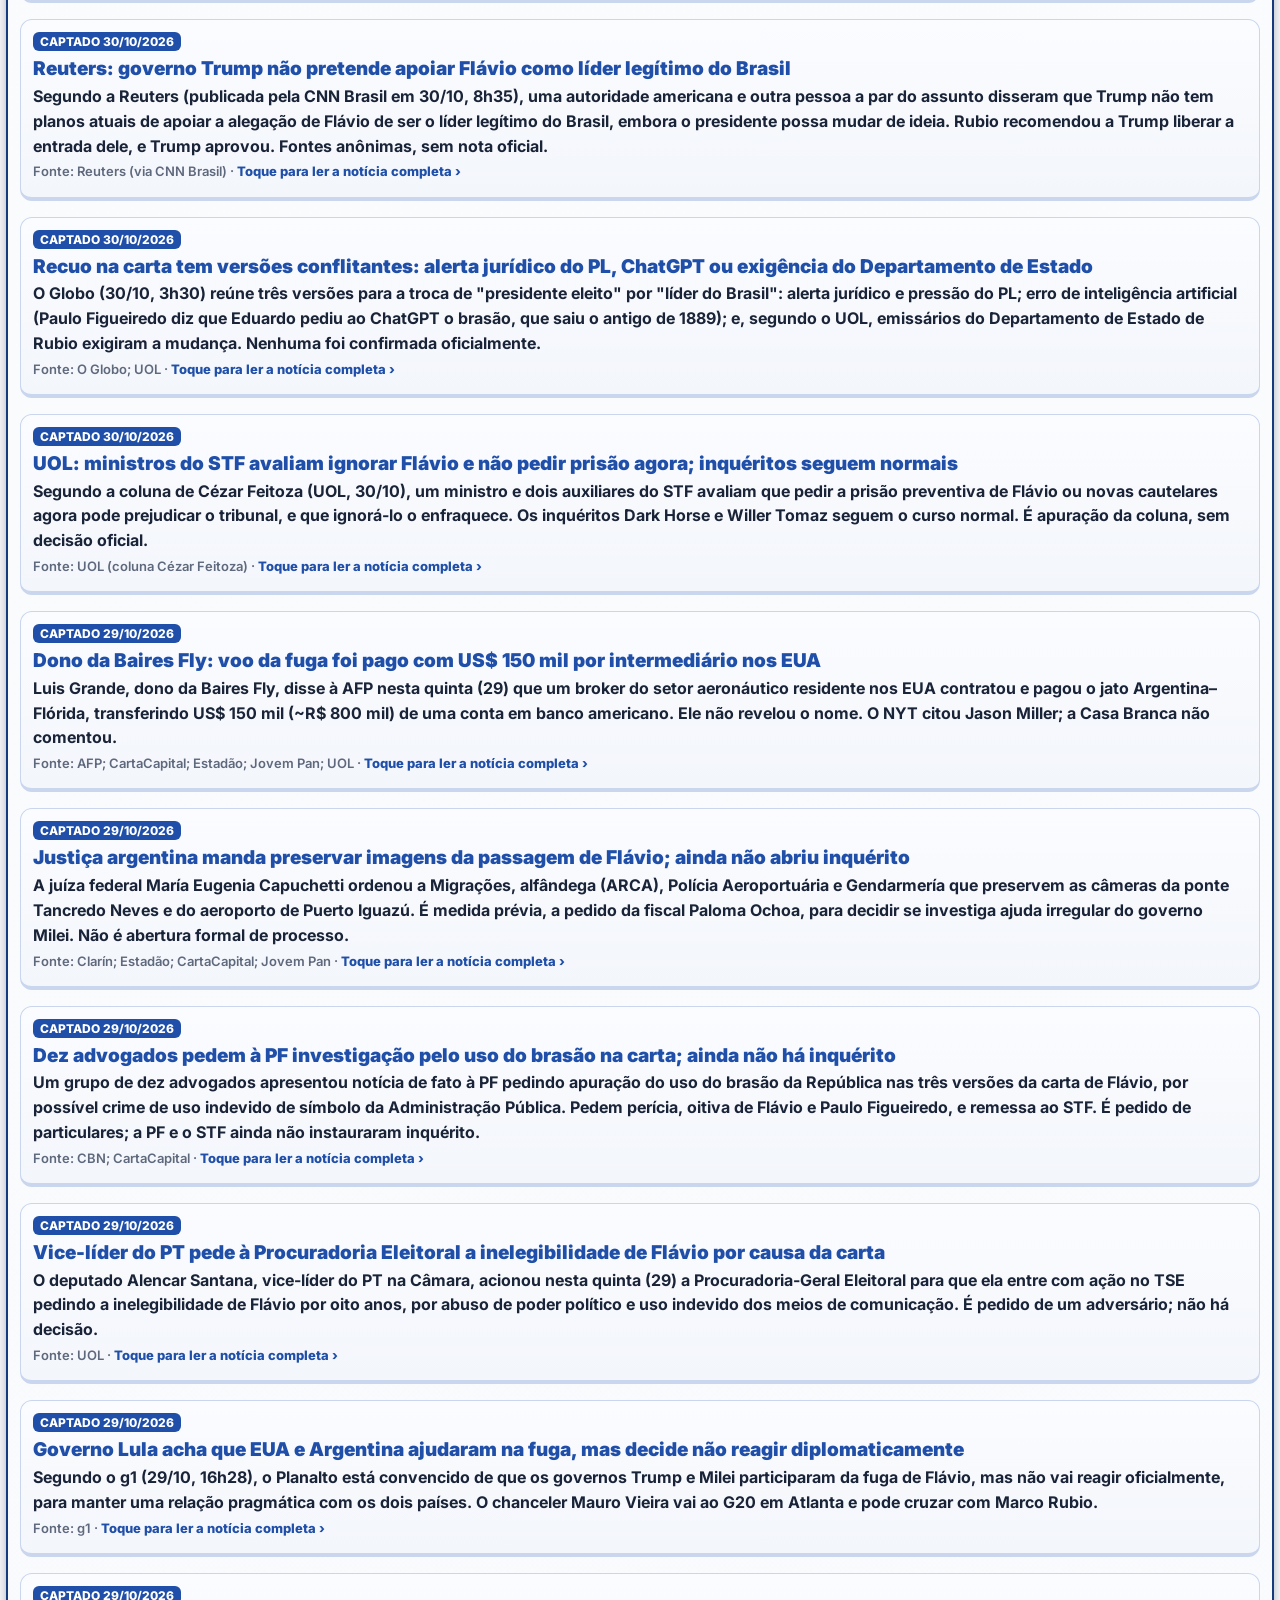
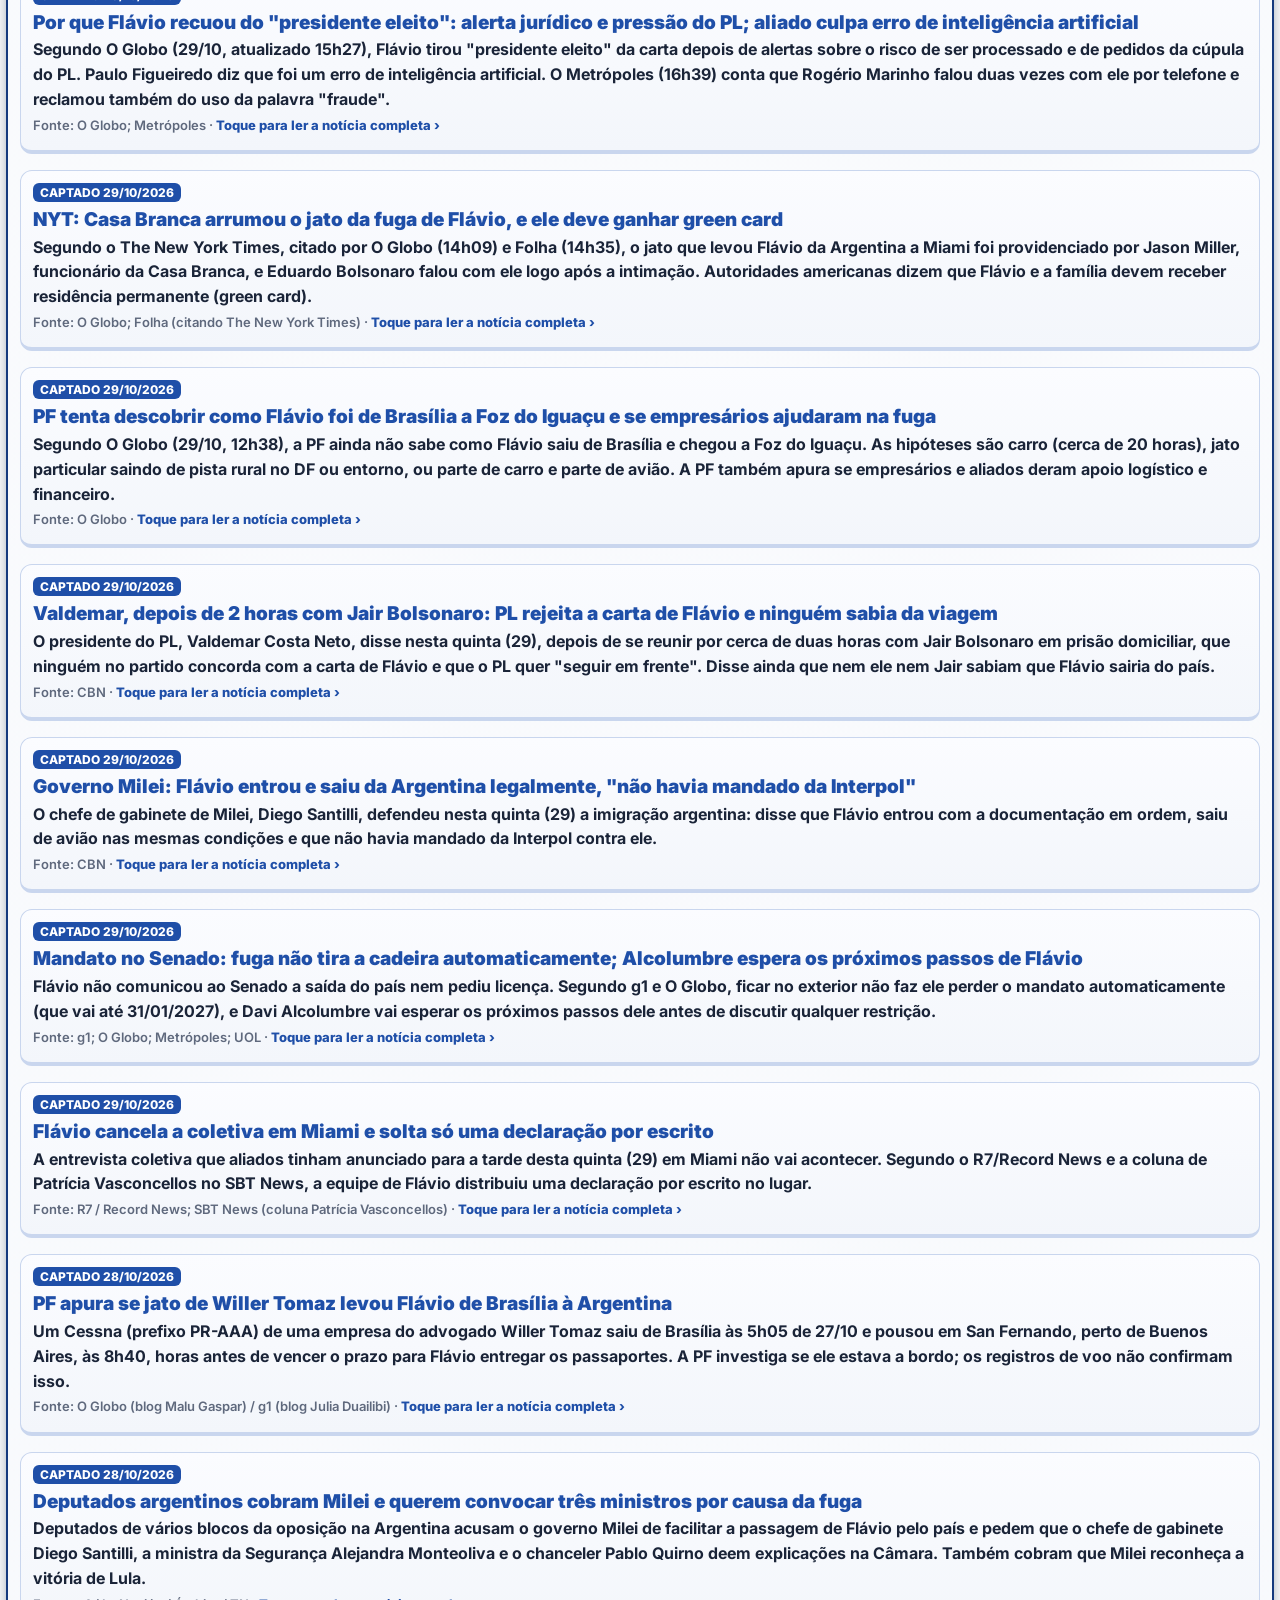
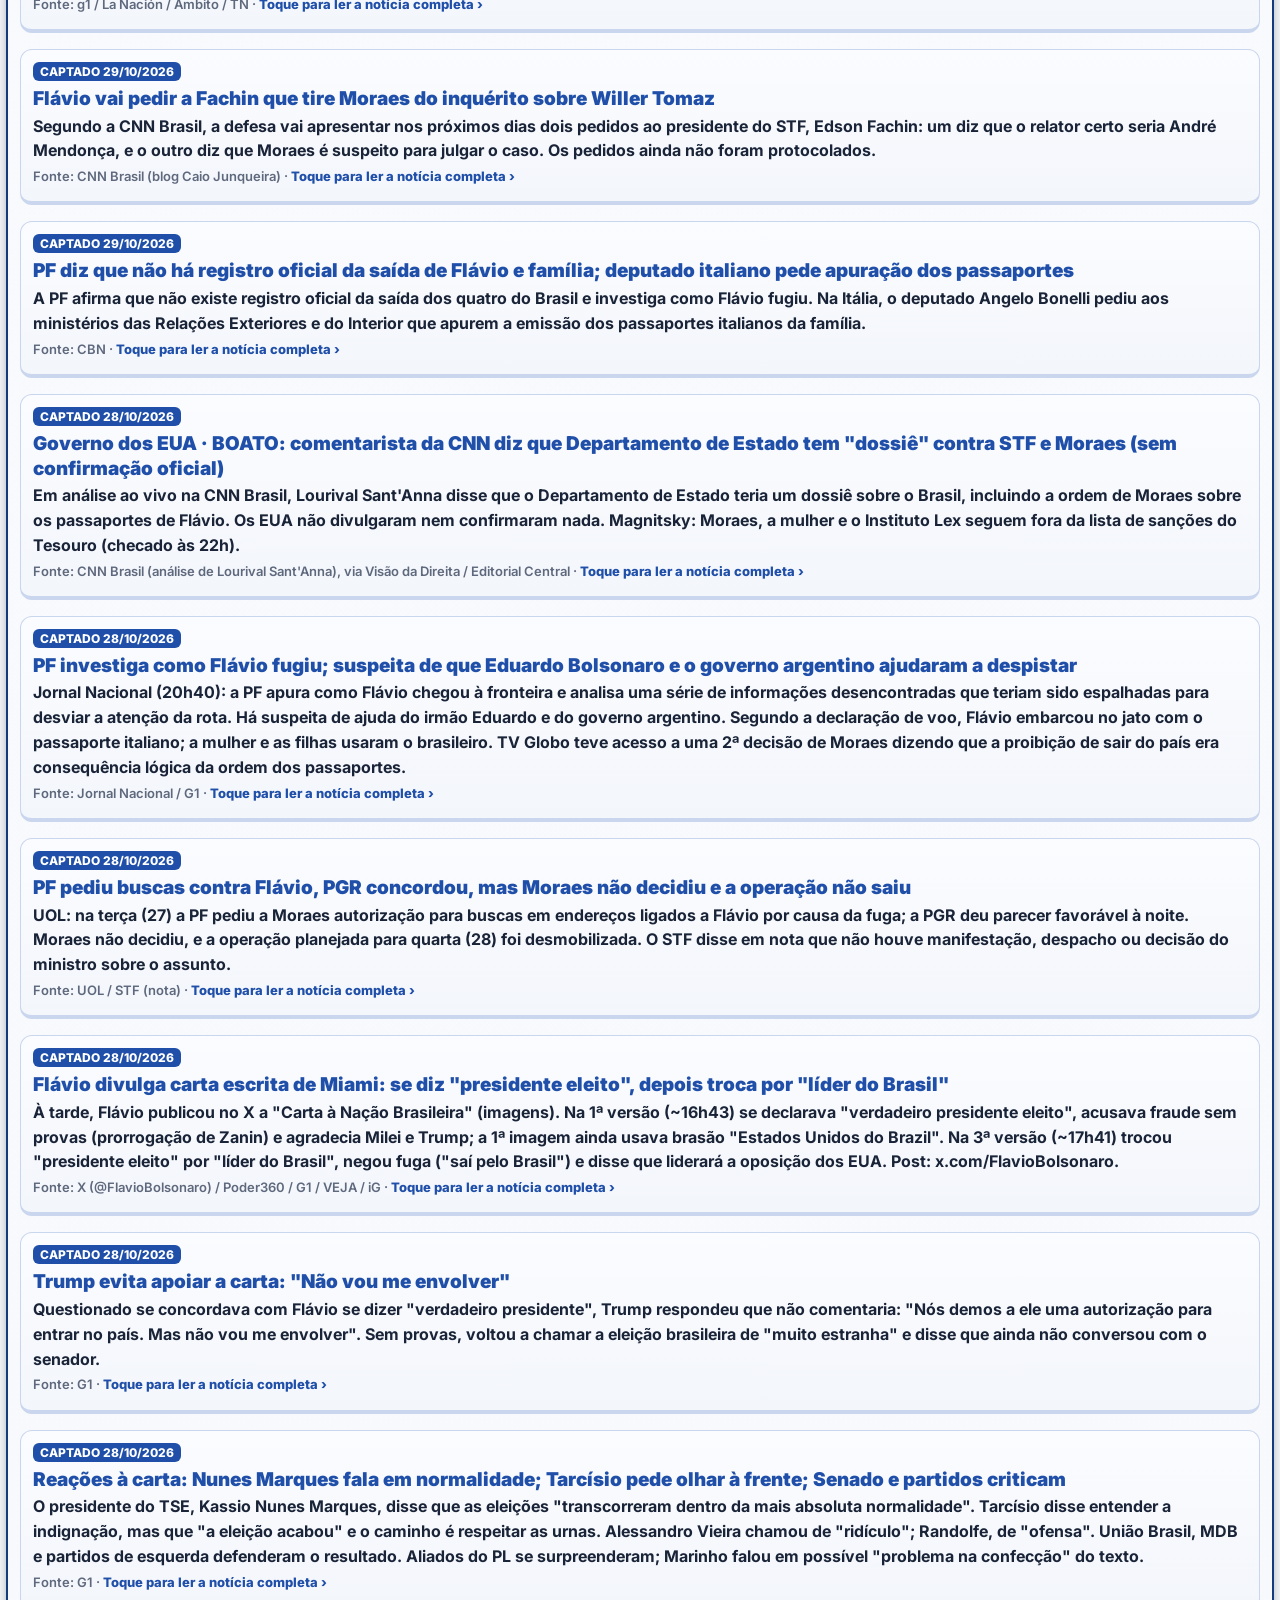
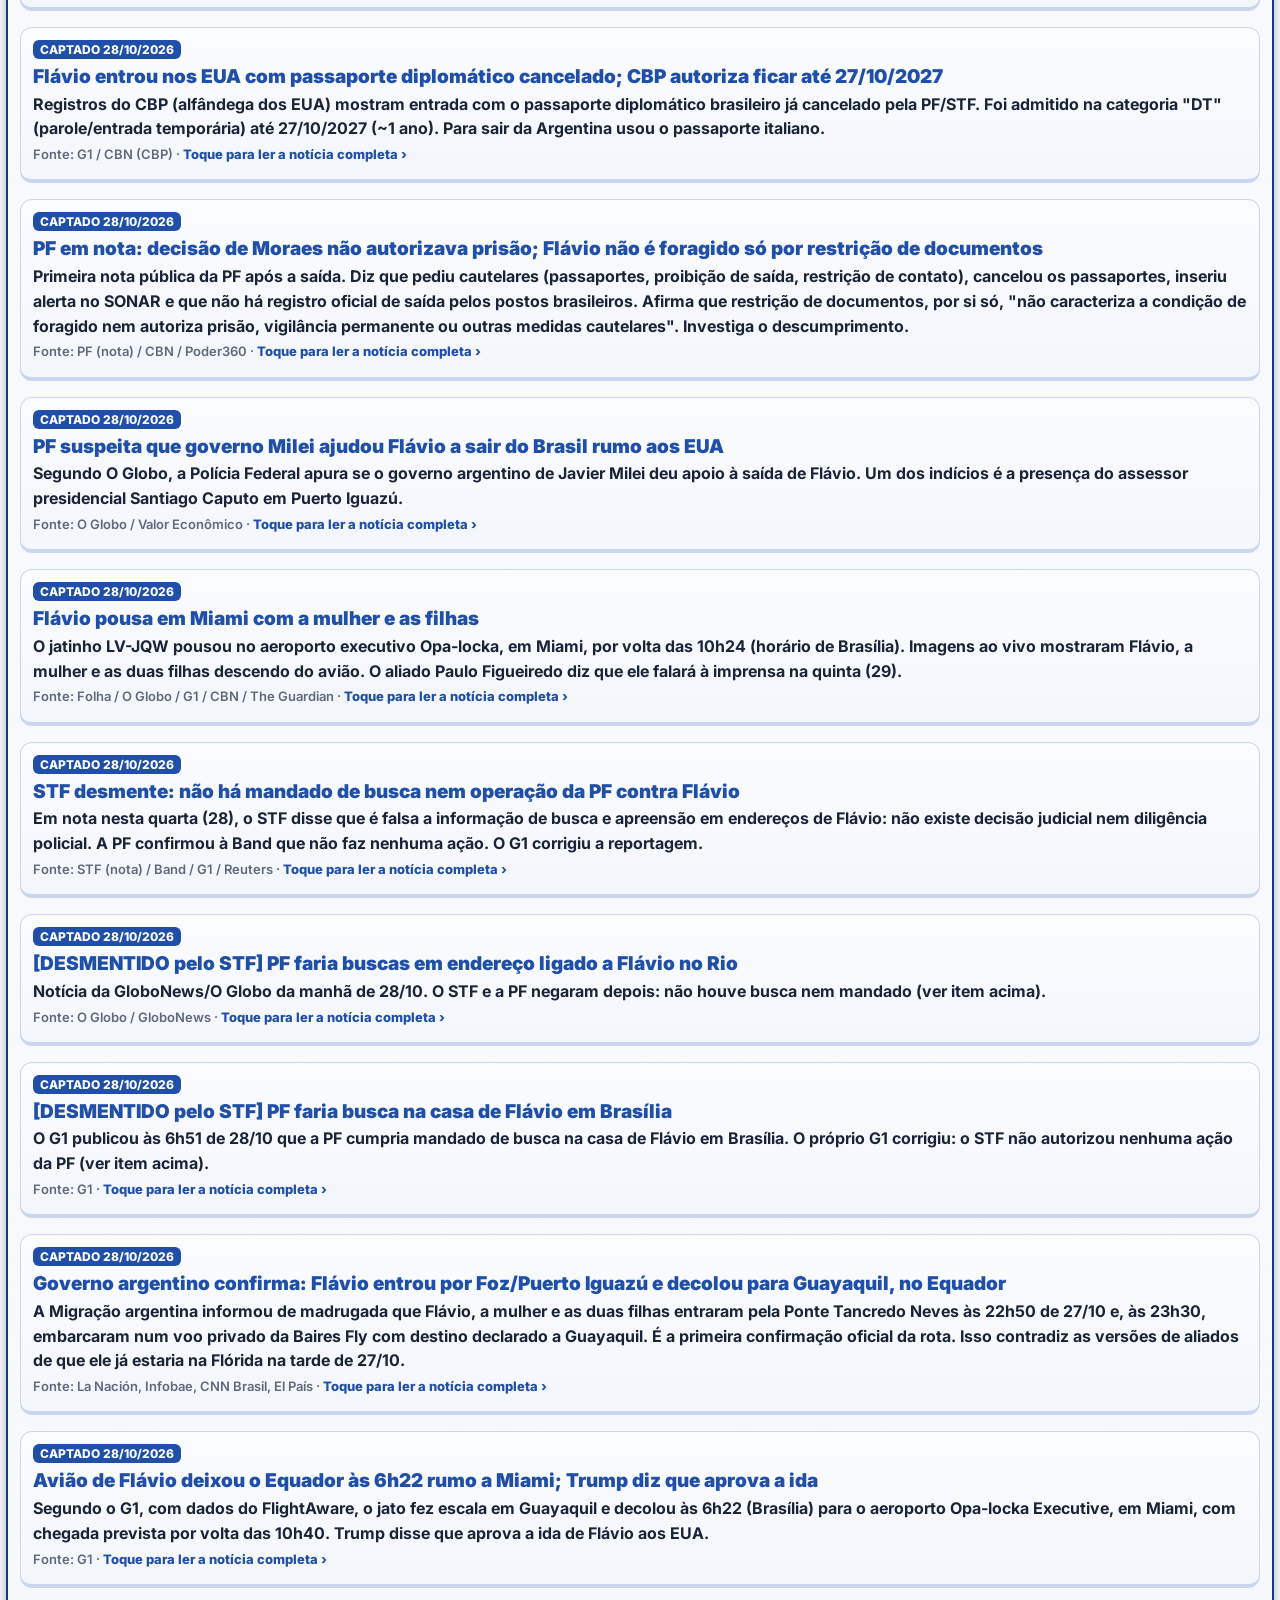
==== commit b1a4f7b6: "fix: restaura a aba Governo do Estado do Rio no main atual O commit 46e2ae2 removeu a aba junto com " ====
--- a/index.html
+++ b/index.html
@@ -36,8 +36,9 @@
 <link rel="stylesheet" href="flavio.css?v=4">
 <link rel="stylesheet" href="ruas.css?v=1">
 <link rel="stylesheet" href="prefeitura.css?v=1">
+<link rel="stylesheet" href="governo.css?v=1">
 <link rel="stylesheet" href="paes.css?v=1">
-<link rel="stylesheet" href="inv.css?v=18">
+<link rel="stylesheet" href="inv.css?v=19">
 <style id="nav4">/* Proposta A: cards grandes com gradiente */
 nav.nav{display:grid!important;grid-template-columns:1fr 1fr!important;gap:12px!important;background:transparent!important;box-shadow:none!important;border:0!important;padding:4px 6px 8px!important;border-radius:0!important;align-items:stretch!important}
 nav.nav a,nav.nav a.largo,nav.nav a.inteira{grid-column:auto!important;width:auto!important;justify-self:stretch!important;position:relative;overflow:visible!important;display:flex!important;flex-direction:column!important;align-items:flex-start!important;justify-content:flex-end!important;text-align:left!important;min-height:132px!important;height:auto!important;padding:16px 14px 14px!important;border-radius:20px!important;border:1.5px solid rgba(255,255,255,.45)!important;border-bottom:6px solid rgba(0,0,0,.45)!important;border-bottom-width:1px!important;color:#fff!important;text-decoration:none!important;font-weight:800!important;font-size:15px!important;line-height:1.15!important;white-space:normal!important;text-shadow:0 1px 2px rgba(0,0,0,.25)!important;box-shadow:0 6px 0 rgba(0,0,0,.35),0 10px 18px rgba(13,27,58,.3),inset 0 2px 0 rgba(255,255,255,.4)!important;transition:transform .08s,box-shadow .08s,border-bottom-width .08s!important}
@@ -59,10 +60,11 @@
 <style id="sairbtn">.vg-cab{position:relative}.vg-sair{position:absolute;right:6px;top:50%;transform:translateY(-50%);background:linear-gradient(#ff5a5a,#c00);color:#fff;border:0;border-radius:14px;padding:11px 18px;font:800 18px Inter,system-ui,sans-serif;box-shadow:0 4px 0 #7a0000,0 6px 10px rgba(0,0,0,.35);cursor:pointer}.vg-sair:active{transform:translateY(calc(-50% + 3px));box-shadow:0 1px 0 #7a0000}#telaSair{position:fixed;inset:0;z-index:99999;background:#0b0f1a;color:#fff;display:flex;flex-direction:column;align-items:center;justify-content:center;text-align:center;padding:30px;font-family:Inter,system-ui,sans-serif}#telaSair h2{font-size:30px;margin:14px 0}#telaSair p{color:#cbd5e1;font-size:16px;max-width:420px;line-height:1.45}#telaSair small{margin-top:28px;color:#94a3b8}</style>
 </head>
 <body>
-<div class="versao-app"><span class="relogio" id="relogio" title="Hora local · horário de Brasília">🕒 <b id="relogioH">--:--:--</b> <small>Brasília</small></span><span class="ver-txt">versão 1.7.34</span></div>
+<div class="versao-app"><span class="relogio" id="relogio" title="Hora local · horário de Brasília">🕒 <b id="relogioH">--:--:--</b> <small>Brasília</small></span><span class="ver-txt">versão 1.7.35</span></div>
 <div class="vg-cab"><img src="icons/olho-logo.png?v=4" alt="" width="44" height="44"><b>Vigia</b><button class="vg-sair" id="btnSair" aria-label="Sair do app">⏻ Sair</button></div>
 <nav class="nav" id="nav">
   <b class="ponto" id="pontoPesq" hidden style="display:none"></b><b class="ponto" id="pontoAnal" hidden style="display:none"></b><b class="ponto" id="pontoProx" hidden style="display:none"></b><b class="ponto" id="pontoConf" hidden style="display:none"></b><a href="#flavio" data-aba="flavio" class="nc n1"><span class="nav-ico" aria-hidden="true">🇧🇷</span><span class="nav-lab">Flávio Bolsonaro</span><b class="ponto" id="pontoFlavio" hidden title="novidade no caso Flávio">!</b><small>× Alexandre de Moraes</small></a><a href="#adpf" data-aba="adpf" class="nc n2"><span class="nav-ico" aria-hidden="true">⚖️</span><img src="icons/balanca-192.png" alt="" class="adpf-ico"><span class="nav-lab">ADPF 1362</span><b class="ponto" id="pontoAdpf" hidden title="novidade na ADPF">!</b><small>PSD no STF</small></a><a href="#ruas" data-aba="ruas" class="nc n3"><span class="nav-ico" aria-hidden="true">⚖️</span><span class="nav-lab">Douglas Ruas</span><b class="ponto" id="pontoRuas" hidden title="novidade no caso Ruas">!</b><small><i class="ass-d">Assunto:</i> Ministério Público</small></a><a href="#prefeitura" data-aba="prefeitura" class="nc n4"><span class="nav-ico" aria-hidden="true">🏛️</span><span class="nav-lab">Prefeitura do Rio</span><b class="ponto" id="pontoPrefeitura" hidden title="novidade na Prefeitura do Rio">!</b><small>quem entrou e quem saiu</small></a>
+<a href="#governo" data-aba="governo" class="nc n6"><span class="nav-ico" aria-hidden="true">📜</span><span class="nav-lab">Governo do Estado do Rio</span><b class="ponto" id="pontoGoverno" hidden title="novidade no Governo do Estado do Rio">!</b><small>quem entrou e quem saiu</small></a>
 <a href="#paes" data-aba="paes" class="nc n5"><span class="nav-ico" aria-hidden="true">🏛️</span><span class="nav-lab">Eduardo Paes</span><b class="ponto" id="pontoPaes" hidden title="novidade no caso Paes">!</b><small>ex-prefeito do Rio</small></a>
 </nav>
 <div class="inst" id="inst" hidden>
@@ -227,6 +229,19 @@
  <div class="rod" id="pfAtu">Carregando…</div>
 </main>
 
+<main class="quadro aba" id="aba-governo" hidden>
+ <div class="ge-topo">
+  <div class="ge-logo">📜</div>
+  <h1 style="font-size:clamp(18px,5.4vw,28px)">GOVERNO DO ESTADO DO RIO</h1>
+  <div class="ge-contra" id="geContra">Diário Oficial do Estado do Rio de Janeiro</div>
+  <div class="ge-assunto" id="geAss"></div>
+  <div class="subt" id="geRes"></div>
+  <div class="st" id="geSt"></div>
+ </div>
+ <h2 class="tit">Quem entrou e quem saiu</h2><p class="nota">Trocas no 1º escalão estadual · mais recentes no topo</p><div id="geLin"></div>
+ <div class="rod" id="geAtu">Carregando…</div>
+</main>
+
 <main class="quadro aba" id="aba-paes" hidden>
  <div class="pa-topo">
   <div class="pa-logo">🏛️</div>
@@ -250,13 +265,14 @@
   </div>
 </div>
 
-<script src="app.js?v=107"></script>
+<script src="app.js?v=108"></script>
 <script src="adpf.js?v=9"></script>
-<script src="flavio.js?v=11"></script>
+<script src="flavio.js?v=12"></script>
 <script src="ruas.js?v=6"></script>
 <script src="prefeitura.js?v=1"></script>
+<script src="governo.js?v=1"></script>
 <script src="paes.js?v=1"></script>
-<script src="inv.js?v=5"></script>
+<script src="inv.js?v=6"></script>
 <div id="telaSair" hidden style="display:none"><img src="icons/olho-logo.png?v=4" width="72" height="72" alt="" style="border-radius:16px"><h2>App encerrado</h2><p><b>iPhone:</b> deslize de baixo para cima e arraste o Vigia para cima para fechar.<br><b>Android:</b> toque no botão de apps recentes e deslize o Vigia para fechar.</p><small>Toque na tela para voltar</small></div>
 <script>(function(){var b=document.getElementById('btnSair'),t=document.getElementById('telaSair');b.onclick=function(){try{window.close()}catch(e){}if(/Android/i.test(navigator.userAgent)){try{var n=history.length;if(n>1)history.go(-(n-1));setTimeout(function(){history.back()},150)}catch(e){}}setTimeout(function(){if(!window.closed){t.hidden=false;t.style.display='flex'}},300)};t.onclick=function(){t.hidden=true;t.style.display='none'}})();</script>
 </body>
--- a/governo.css
+++ b/governo.css
@@ -0,0 +1,42 @@
+#aba-governo .ge-topo{text-align:center;padding-bottom:8px}
+#aba-governo .ge-logo{width:72px;height:72px;margin:4px auto 6px;border-radius:50%;display:flex;align-items:center;justify-content:center;font-size:36px;background:radial-gradient(circle at 35% 30%,#dcfce7,#22c55e 45%,#14532d 46%,#052e16);box-shadow:0 5px 0 #052e16,0 8px 16px rgba(0,0,0,.35)}
+#aba-governo .tit{color:var(--azul);font-weight:900;font-size:clamp(20px,5.6vw,26px);text-align:center;margin:18px 0 8px;text-shadow:0 1px 0 #fff,0 2px 0 #c9d6ee,0 3px 4px rgba(31,79,168,.25)}
+#aba-governo .subt{font-size:13.5px;font-weight:700;color:var(--cinza);margin-top:4px;line-height:1.35}
+#aba-governo .st{display:grid;grid-template-columns:1fr;gap:6px;margin-top:12px;text-align:left}
+#aba-governo .st div{display:flex;justify-content:space-between;gap:8px;background:linear-gradient(180deg,#f7f9fd,#e8eef9);border:1.5px solid #c9d6ee;border-bottom-width:4px;border-radius:12px;padding:8px 10px;font-weight:700;font-size:14px}
+#aba-governo .st div b{font-weight:900;text-align:right;color:#b45309;max-width:62%}
+#aba-governo .cd{border:1.5px solid #c9d6ee;border-bottom-width:4px;border-radius:12px;padding:10px 12px;margin:8px 0;background:#fbfcff;overflow-wrap:anywhere;text-align:left}
+#aba-governo .cd .v{font-weight:700;font-size:15px;margin-top:2px;line-height:1.35}
+#aba-governo .dt{display:inline-block;background:var(--azul);color:#fff;border-radius:6px;font-size:12px;font-weight:800;padding:2px 7px}
+#aba-governo .cd h3{font-size:16px;font-weight:900;color:var(--azul);margin:6px 0 2px}
+#aba-governo .cd a{color:var(--azul);font-weight:800}
+#aba-governo .nota{color:var(--cinza);font-size:13px;font-weight:600;margin:4px 0 6px;text-align:center}
+#aba-governo .cd .nota{text-align:left}
+#aba-governo .gecd{cursor:pointer}
+#aba-governo .ge-ler{color:var(--azul);font-weight:800}
+#aba-governo .st .adexc,#aba-governo .cd .adexc{color:#fff}
+#aba-governo .st div.adnovo,#aba-governo .cd.adnovo{position:relative}
+#aba-governo .ge-contra{font-weight:900;font-size:clamp(16px,4.6vw,21px);color:#0b5ea8;margin-top:2px}
+#aba-governo .ge-assunto{max-width:640px;margin:8px auto 2px;padding:8px 12px;border-radius:12px;background:#fff8e6;border:1.5px solid #f0d48a;border-bottom-width:4px;font-weight:700;font-size:14px;line-height:1.4;color:#5b4300}
+#aba-governo .ge-assunto b{color:#b45309}
+#aba-governo .ge-meta{font-weight:800;font-size:13.5px;color:#14532d;margin-top:4px}
+#aba-governo .ge-priv{display:inline-block;margin:6px 8px 0 0;padding:2px 8px;border-radius:8px;background:#ecfdf3;border:1.5px solid #86efac;color:#14532d;font:800 12px/1.3 Inter,system-ui,sans-serif}
+#aba-governo .ge-nao-gov{display:inline-block;margin-top:6px;padding:2px 8px;border-radius:8px;background:#fff7ed;border:1.5px solid #fdba74;color:#9a3412;font:800 12px/1.3 Inter,system-ui,sans-serif}
+#aba-governo h1{white-space:normal}
+nav.nav a.n6,body.inv nav.nav a.n6{
+  background:linear-gradient(180deg,#4ade80 0%,#16a34a 28%,#15803d 62%,#14532d 100%)!important;
+  border-color:#bbf7d0!important;border-bottom-color:#052e16!important;
+  box-shadow:0 6px 0 #052e16,0 10px 18px rgba(13,27,58,.35),inset 0 2px 0 rgba(255,255,255,.45),inset 0 -3px 6px rgba(0,0,0,.22)!important;
+  overflow:visible!important;height:auto!important
+}
+nav.nav a.atual.n6,body.inv nav.nav a.atual.n6{
+  background:linear-gradient(180deg,#4ade80 0%,#16a34a 28%,#15803d 62%,#14532d 100%)!important;
+  box-shadow:0 6px 0 #052e16,0 10px 18px rgba(13,27,58,.35),inset 0 2px 0 rgba(255,255,255,.45),0 0 0 2px rgba(22,163,74,.4)!important
+}
+nav.nav a.n6:active,body.inv nav.nav a.n6:active{
+  transform:translateY(4px)!important;border-bottom-width:2px!important;
+  box-shadow:0 1px 0 rgba(0,0,0,.35),0 2px 6px rgba(0,0,0,.3),inset 0 3px 8px rgba(0,0,0,.35)!important
+}
+nav.nav a[data-aba="governo"] .nav-lab{
+  white-space:normal!important;overflow-wrap:break-word!important;line-height:1.2!important
+}
--- a/inv.css
+++ b/inv.css
@@ -425,3 +425,18 @@
 body.inv .pa-contra{color:#c8102e!important}
 body.inv .pa-logo{display:flex!important;filter:none!important;opacity:1!important}
 body.inv .past b{color:#b45309!important}
+/* Governo do Estado do Rio — mesmo tratamento claro da Prefeitura */
+body.inv .ge-topo{background:transparent!important;border:0!important;box-shadow:none!important;color:#1a2438!important}
+body.inv .ge-logo{display:flex!important;filter:none!important;opacity:1!important}
+body.inv .ge-contra{color:#c8102e!important;background:transparent!important;border:0!important}
+body.inv .ge-assunto{color:#5b4300!important;background:#fff8e6!important;border:1.5px solid #f0d48a!important;border-bottom-width:4px!important;border-radius:12px!important;box-shadow:none!important}
+body.inv .ge-assunto b{background:none!important;-webkit-background-clip:unset!important;background-clip:unset!important;color:#b45309!important;text-shadow:none!important}
+body.inv .gecd,body.inv .gest{background:linear-gradient(180deg,#fbfcff,#f3f6fb)!important;border:1.5px solid #c9d6ee!important;border-bottom-width:4px!important;border-radius:12px!important;color:#1a2438!important;box-shadow:none!important}
+body.inv .gecd:before,body.inv .gecd:after{display:none!important;content:none!important}
+body.inv .gecd h3{background:none!important;-webkit-background-clip:unset!important;background-clip:unset!important;color:var(--azul,#1f4fa8)!important;text-shadow:none!important;font-weight:900!important}
+body.inv .gecd .v{color:#1a2438!important}
+body.inv .gest b{color:#b45309!important}
+body.inv #geLin:before{display:none!important;content:none!important}
+body.inv #geLin{padding-left:0!important}
+body.inv nav.nav a[data-aba="governo"],nav.nav a[data-aba="governo"]{overflow:visible!important;height:auto!important}
+body.inv nav.nav a[data-aba="governo"] .nav-lab,nav.nav a[data-aba="governo"] .nav-lab{white-space:normal!important;overflow-wrap:break-word!important;line-height:1.2!important;font-size:14.5px!important}
